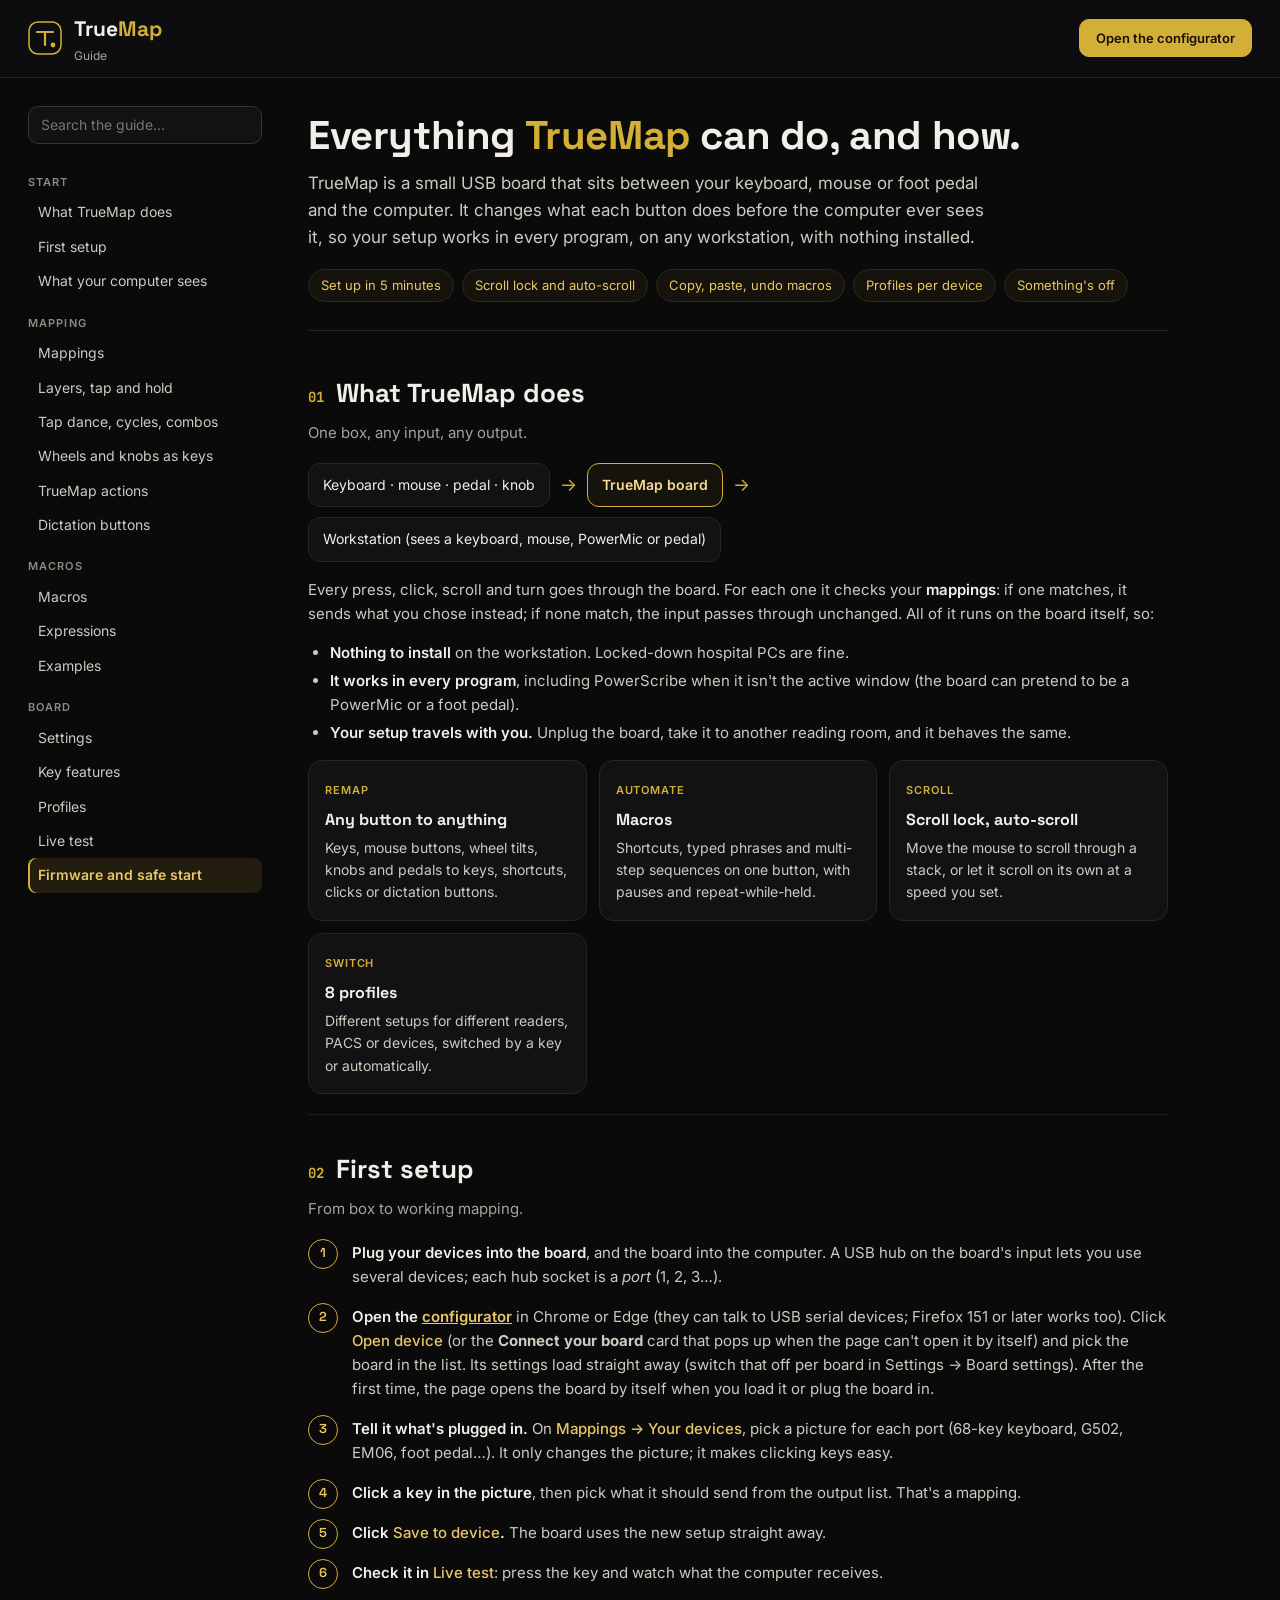
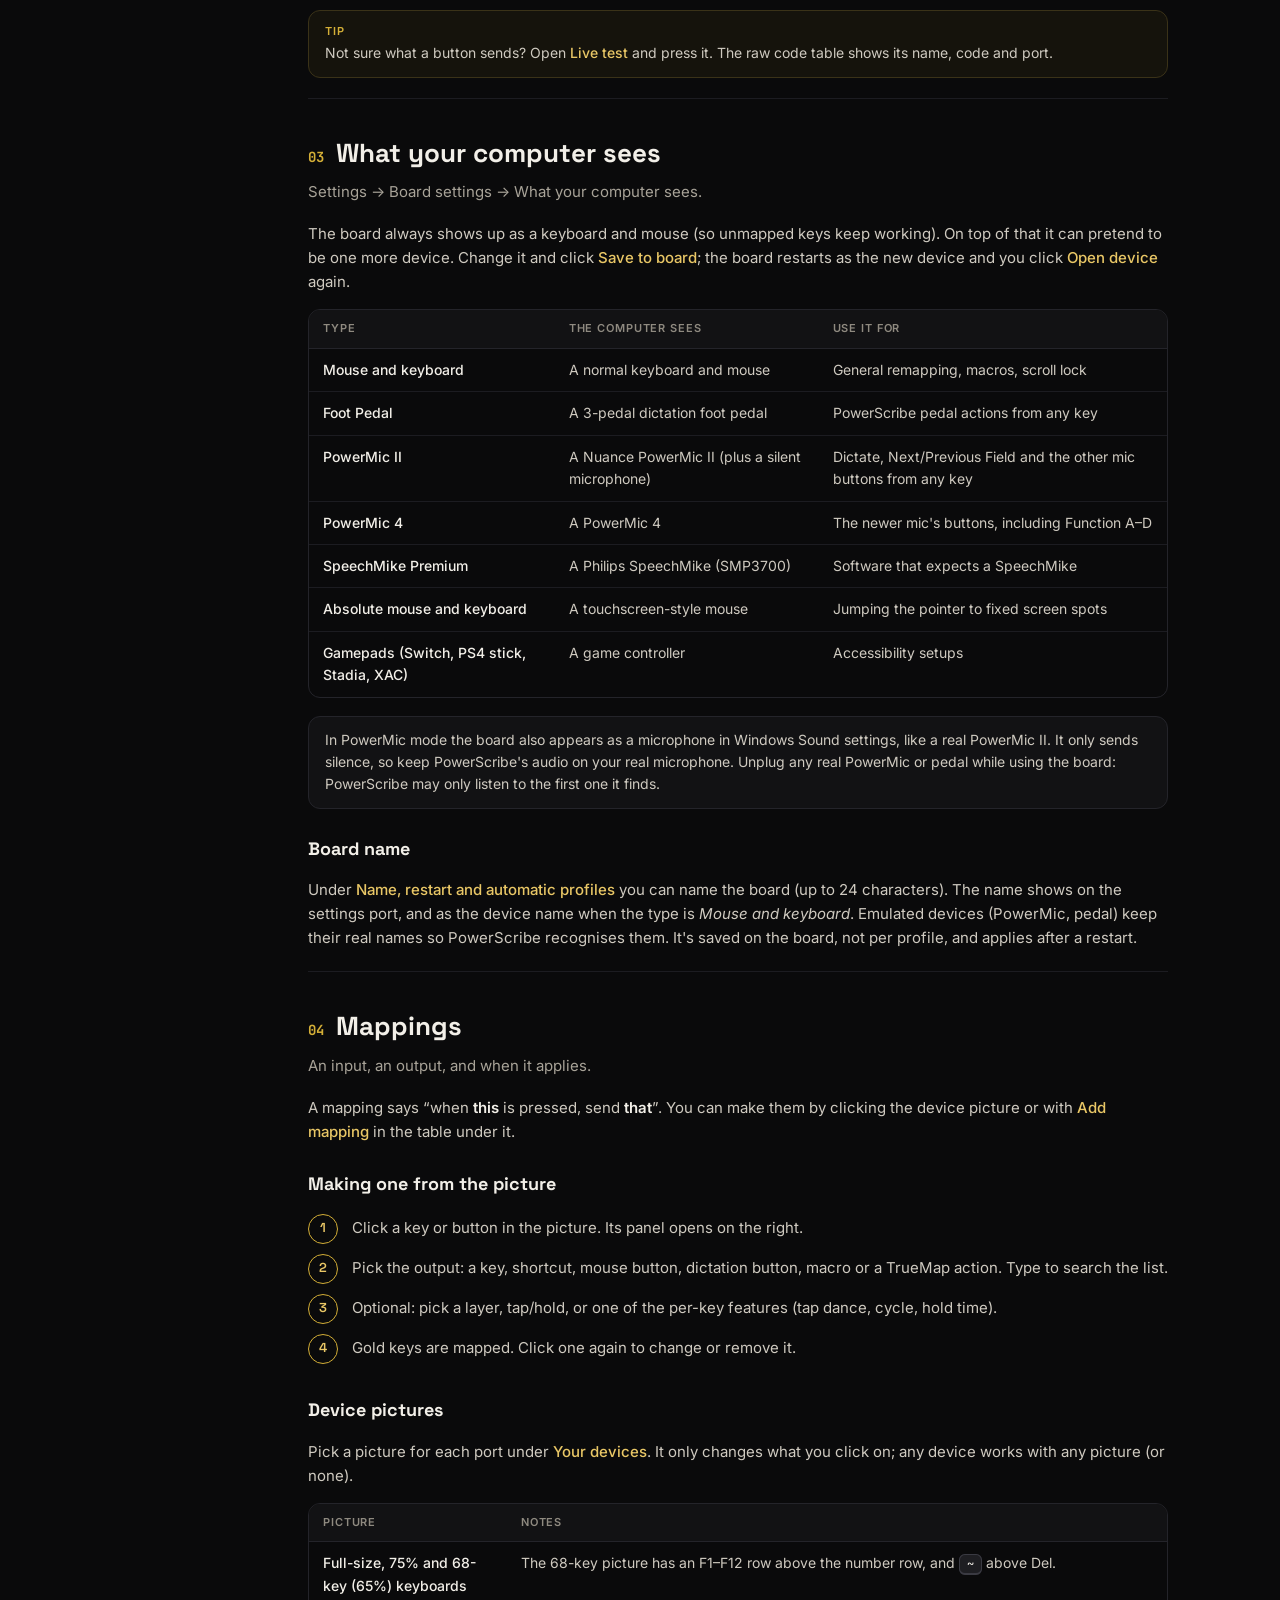
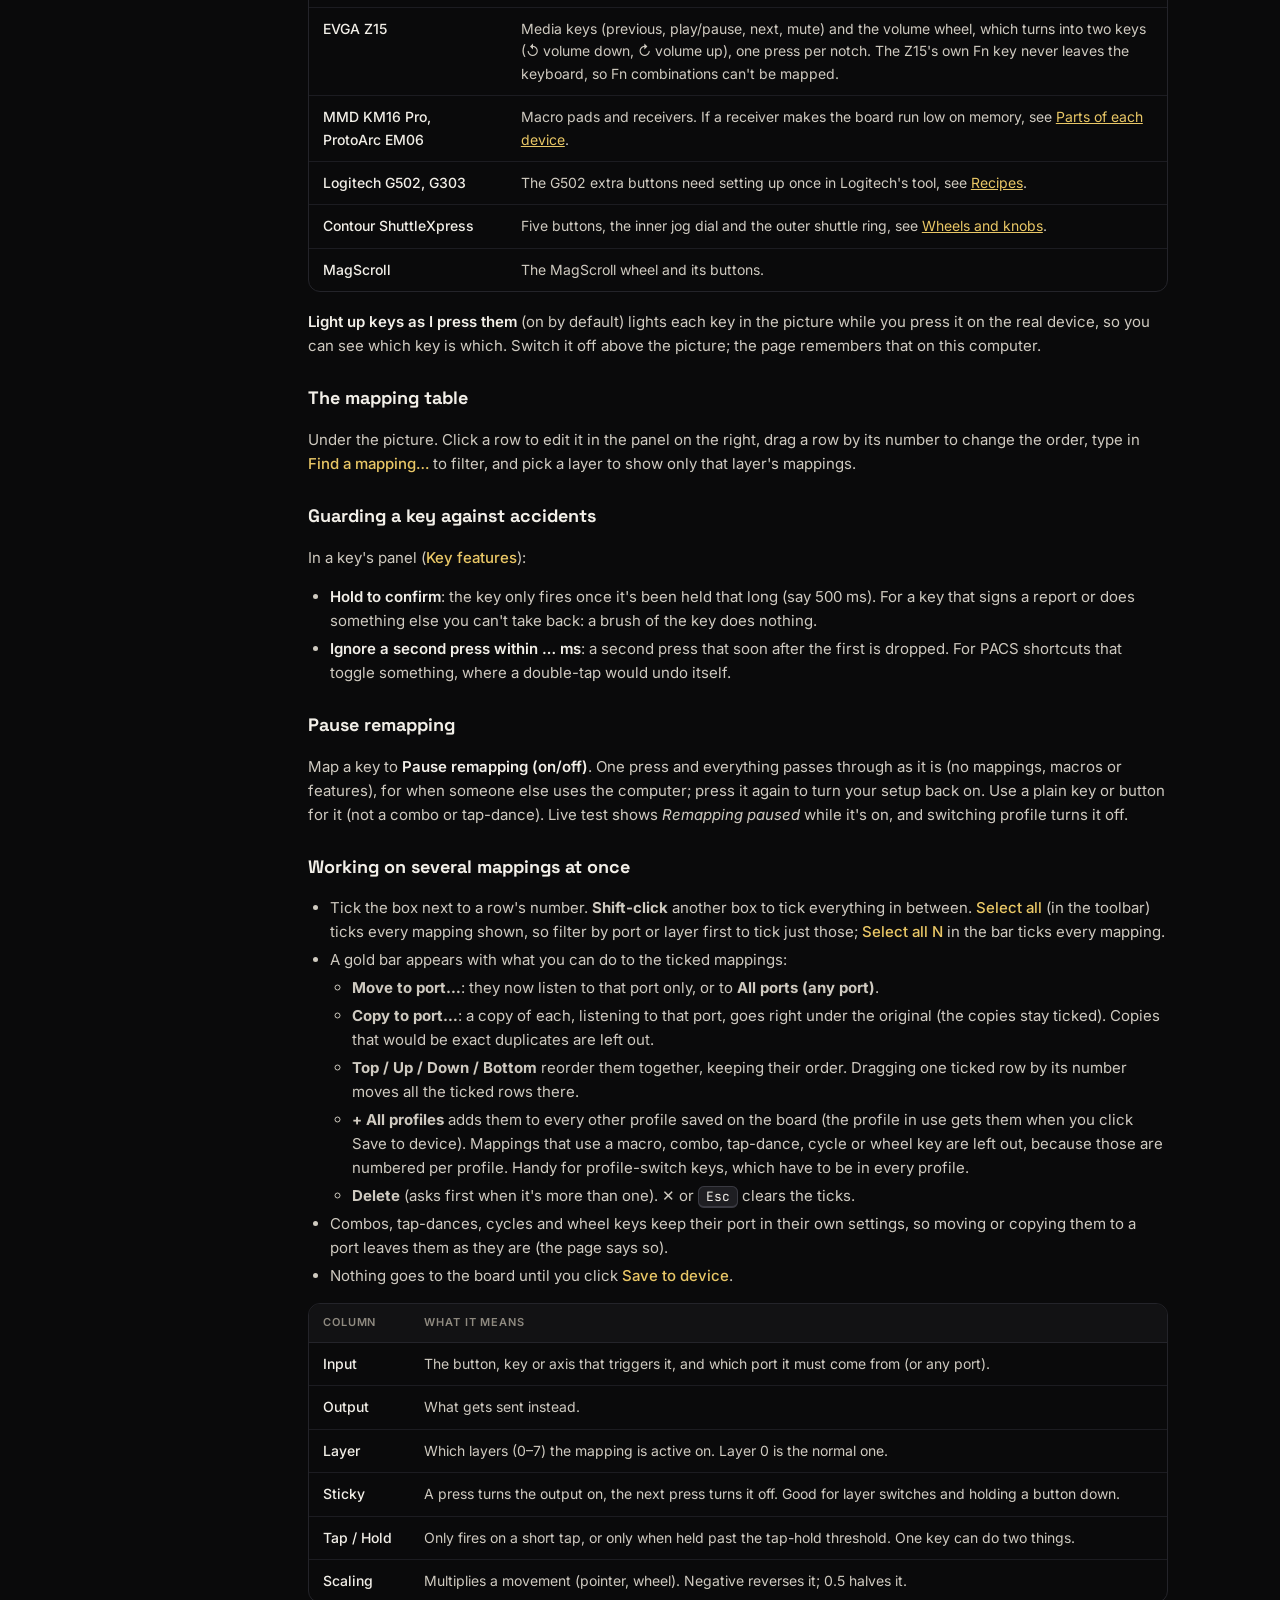
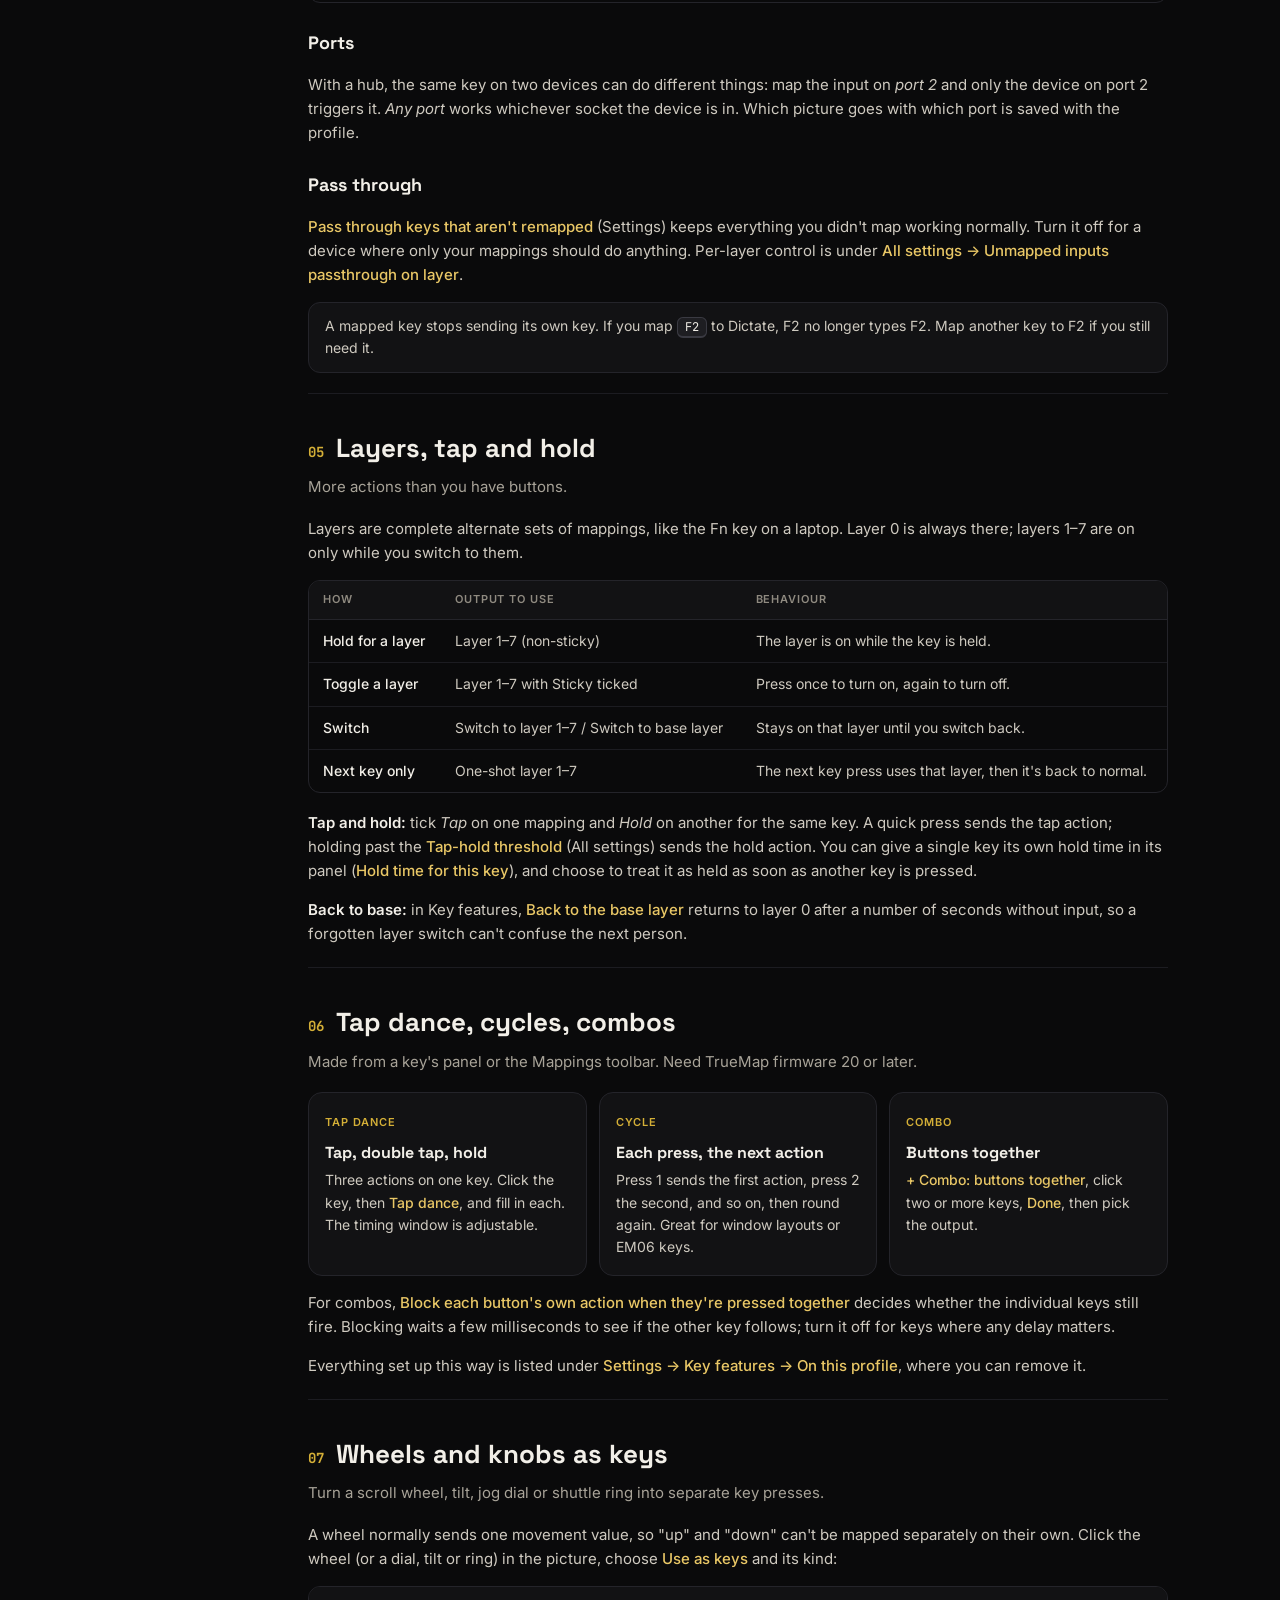
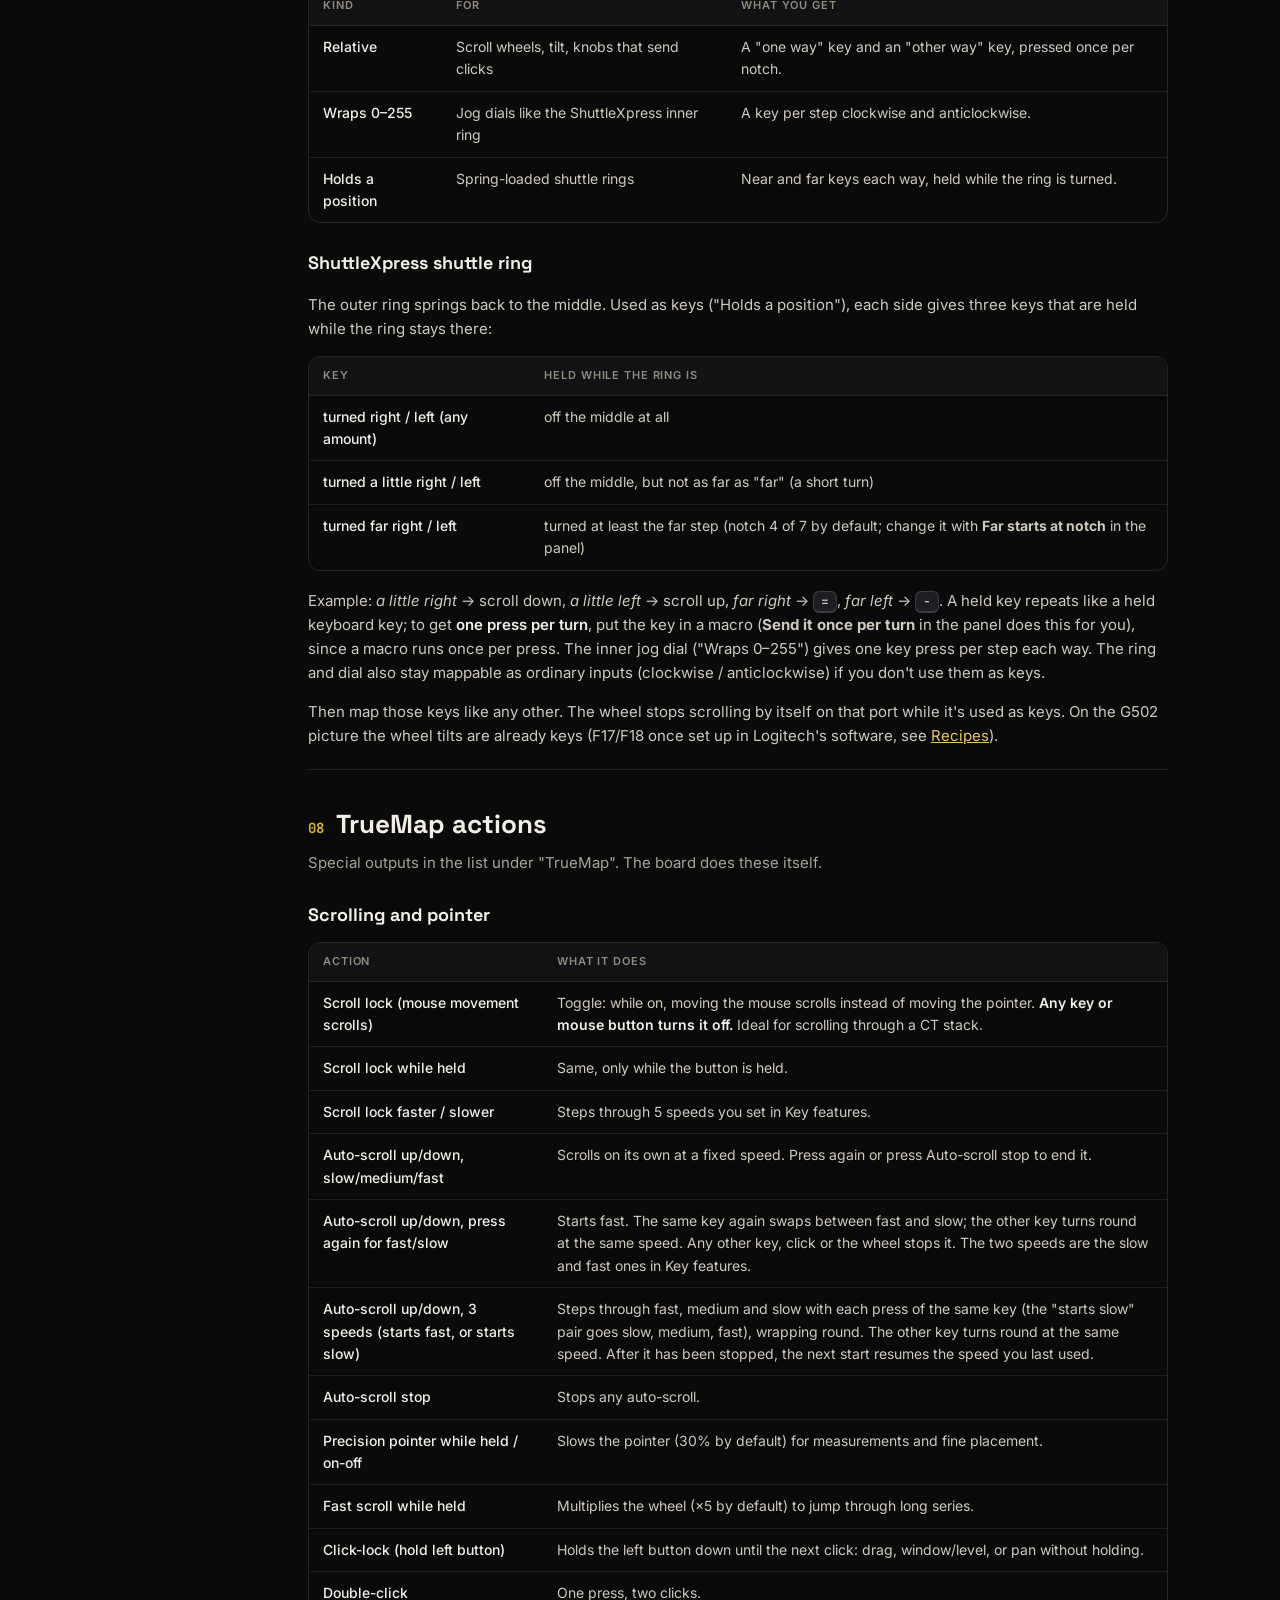
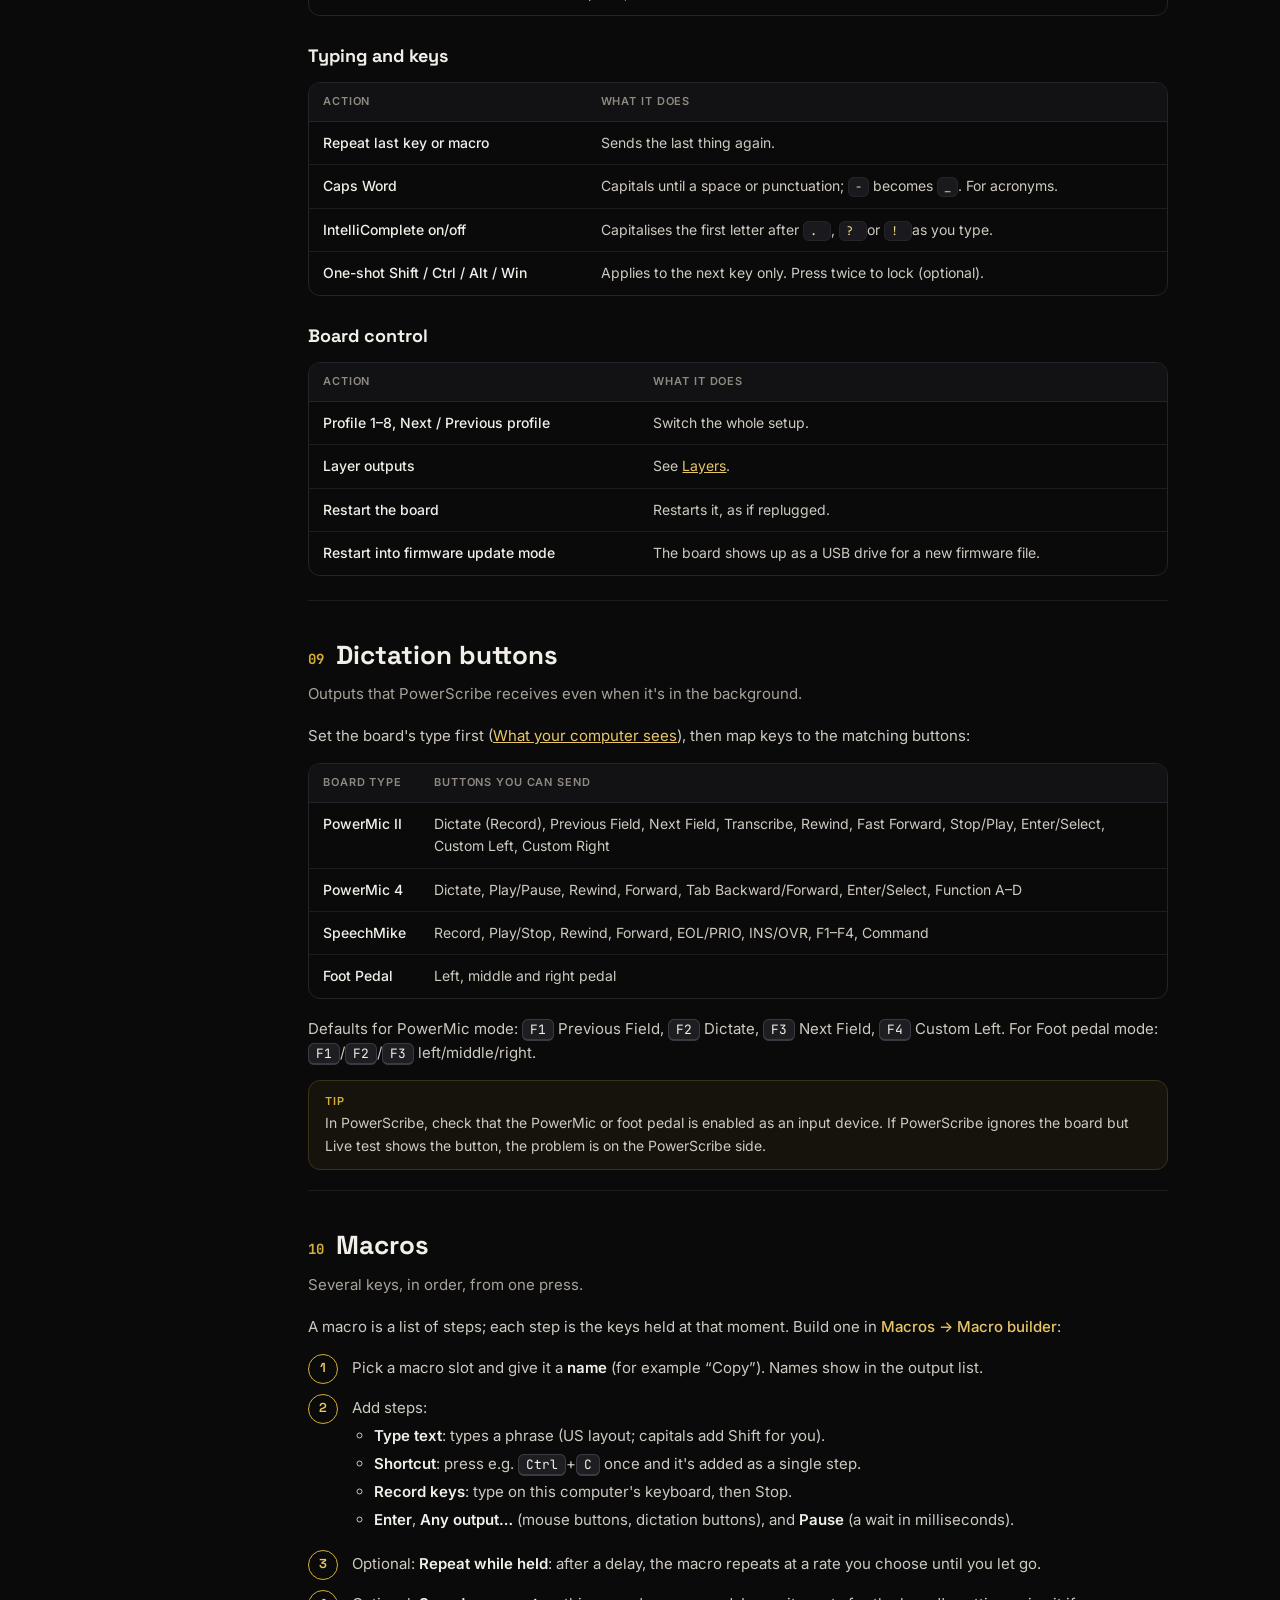
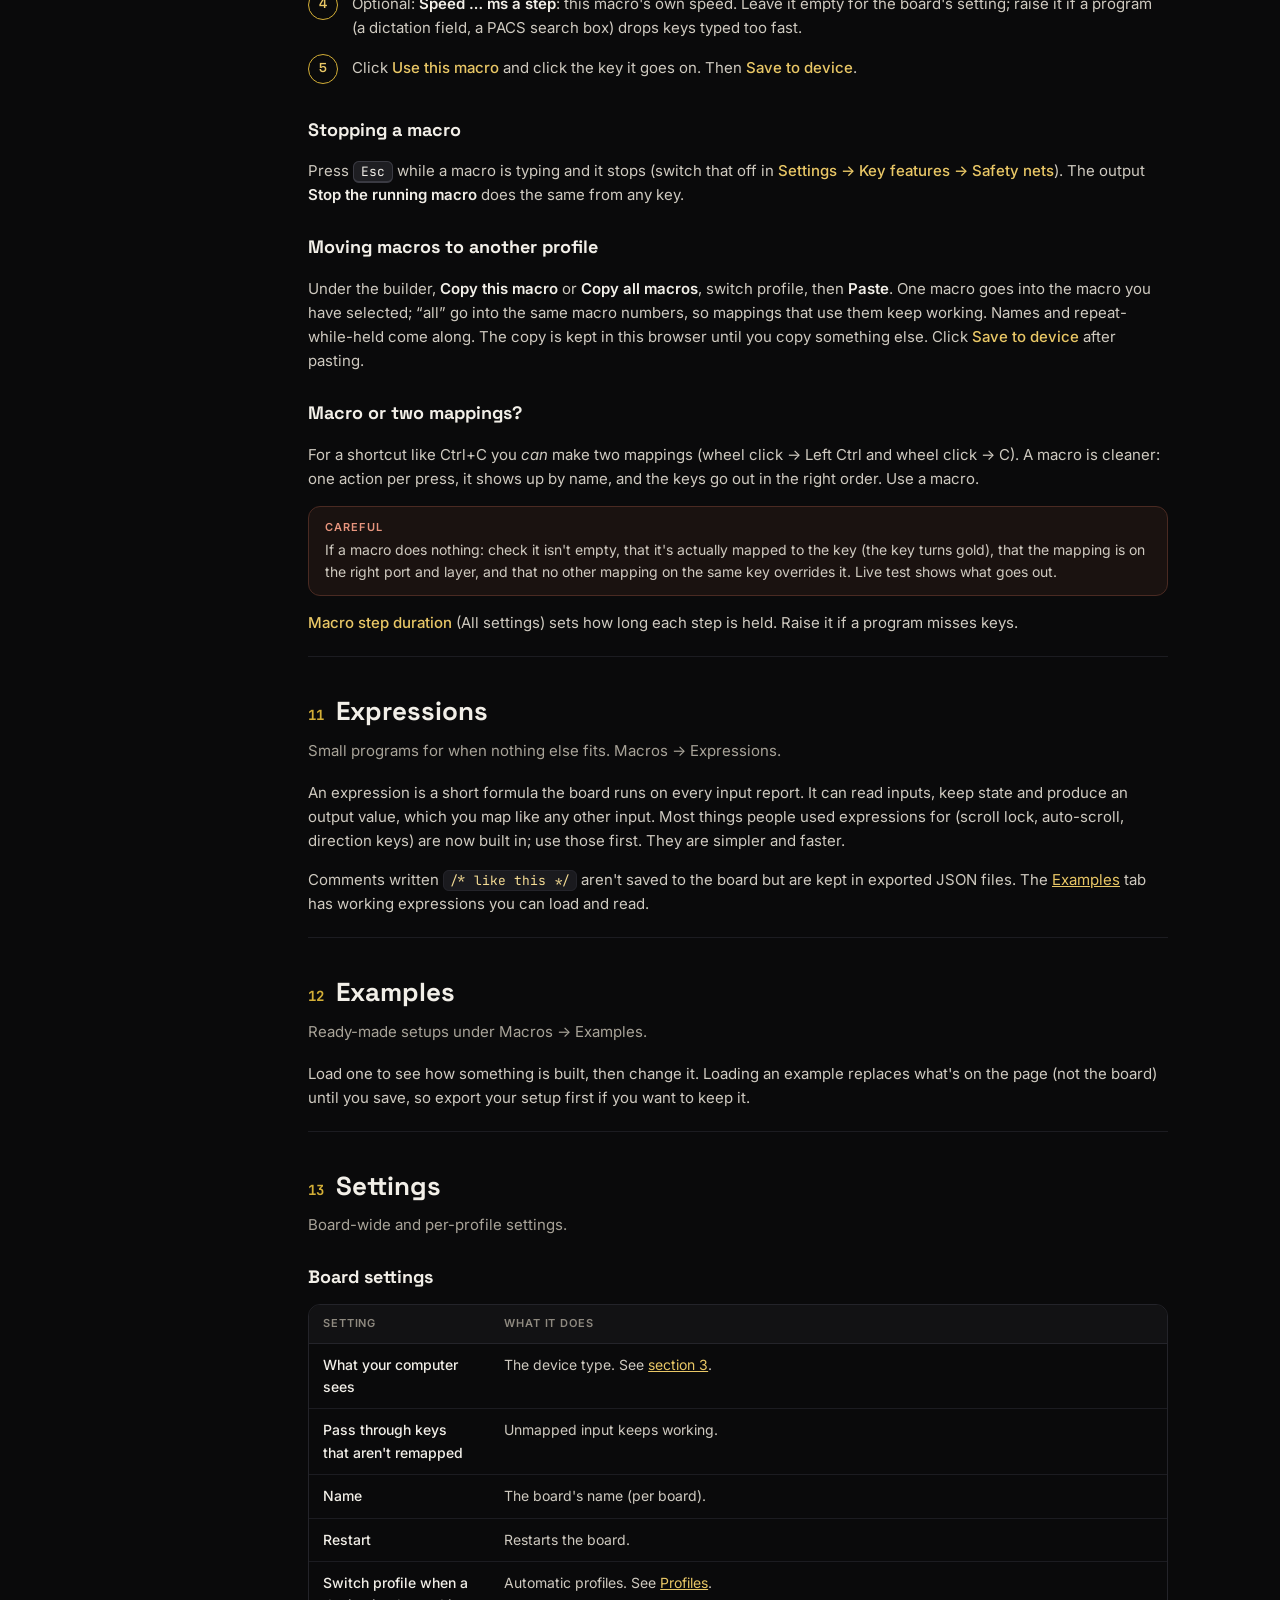
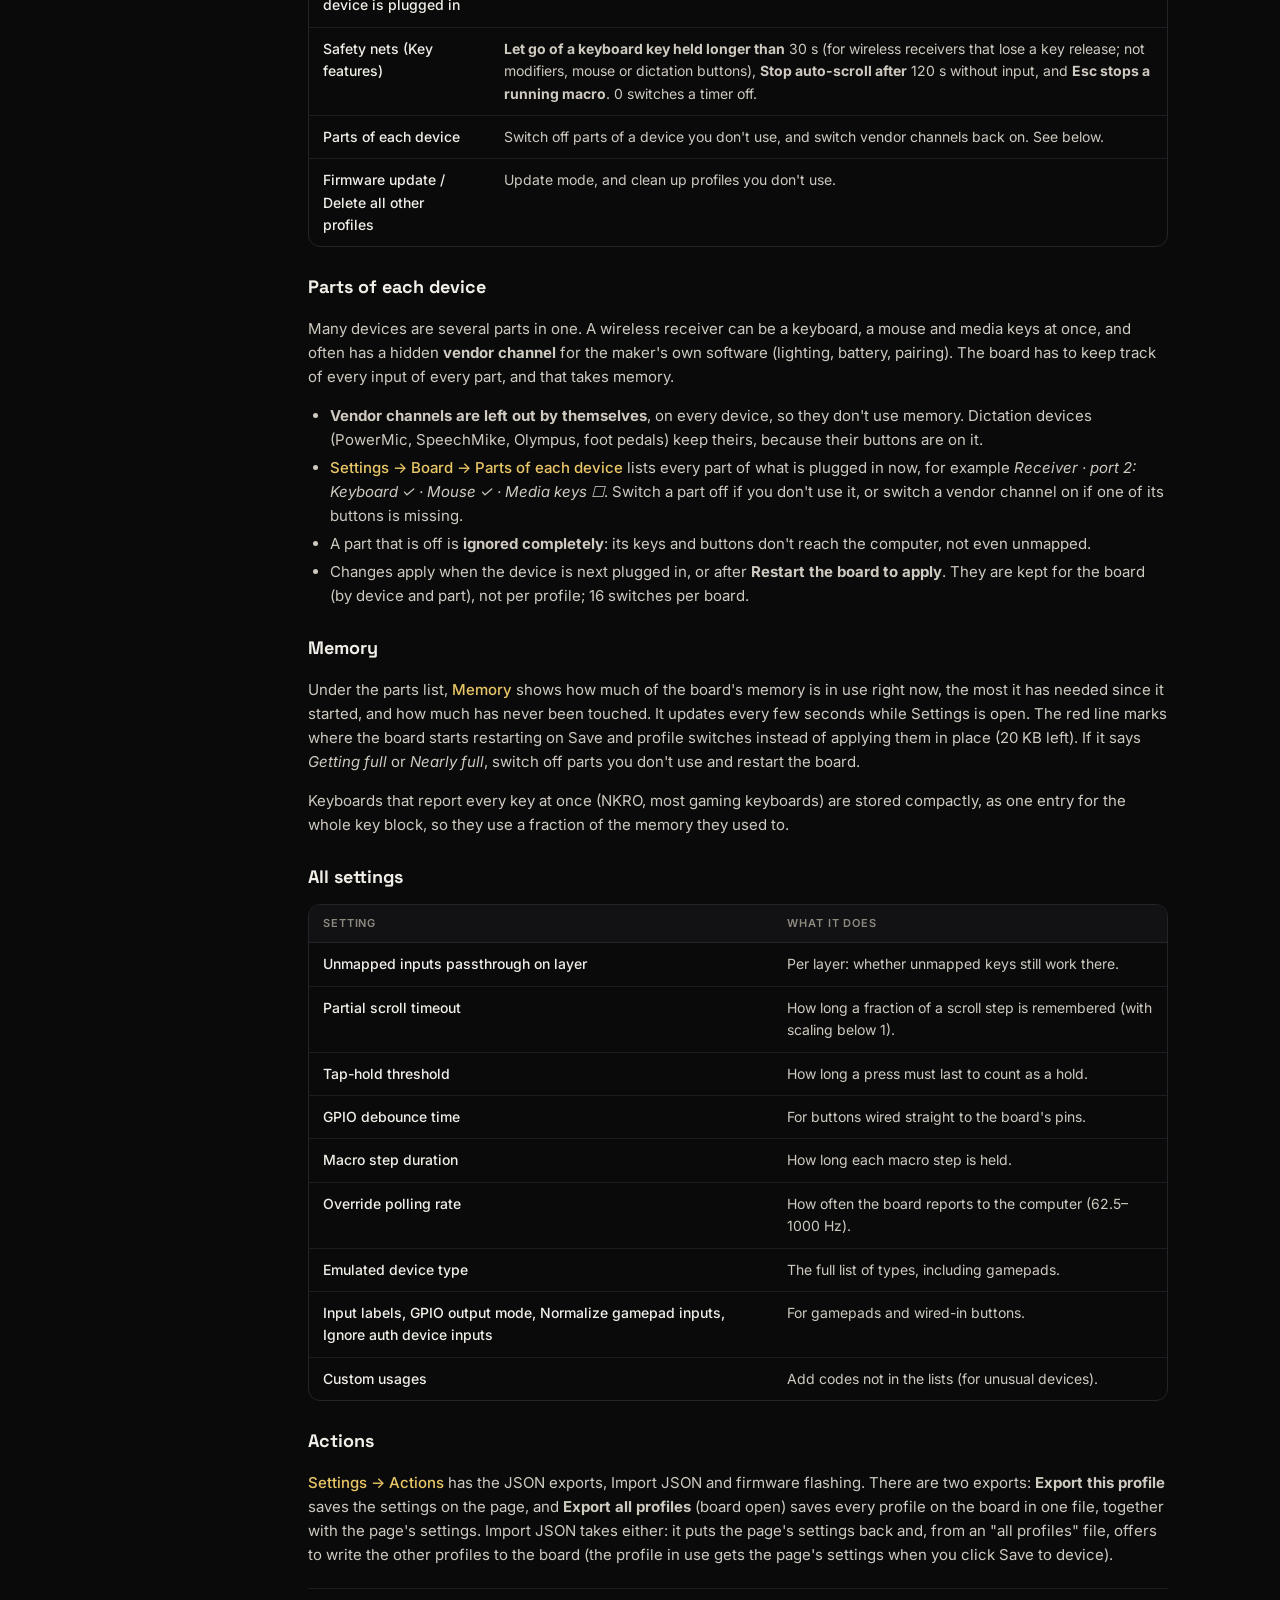
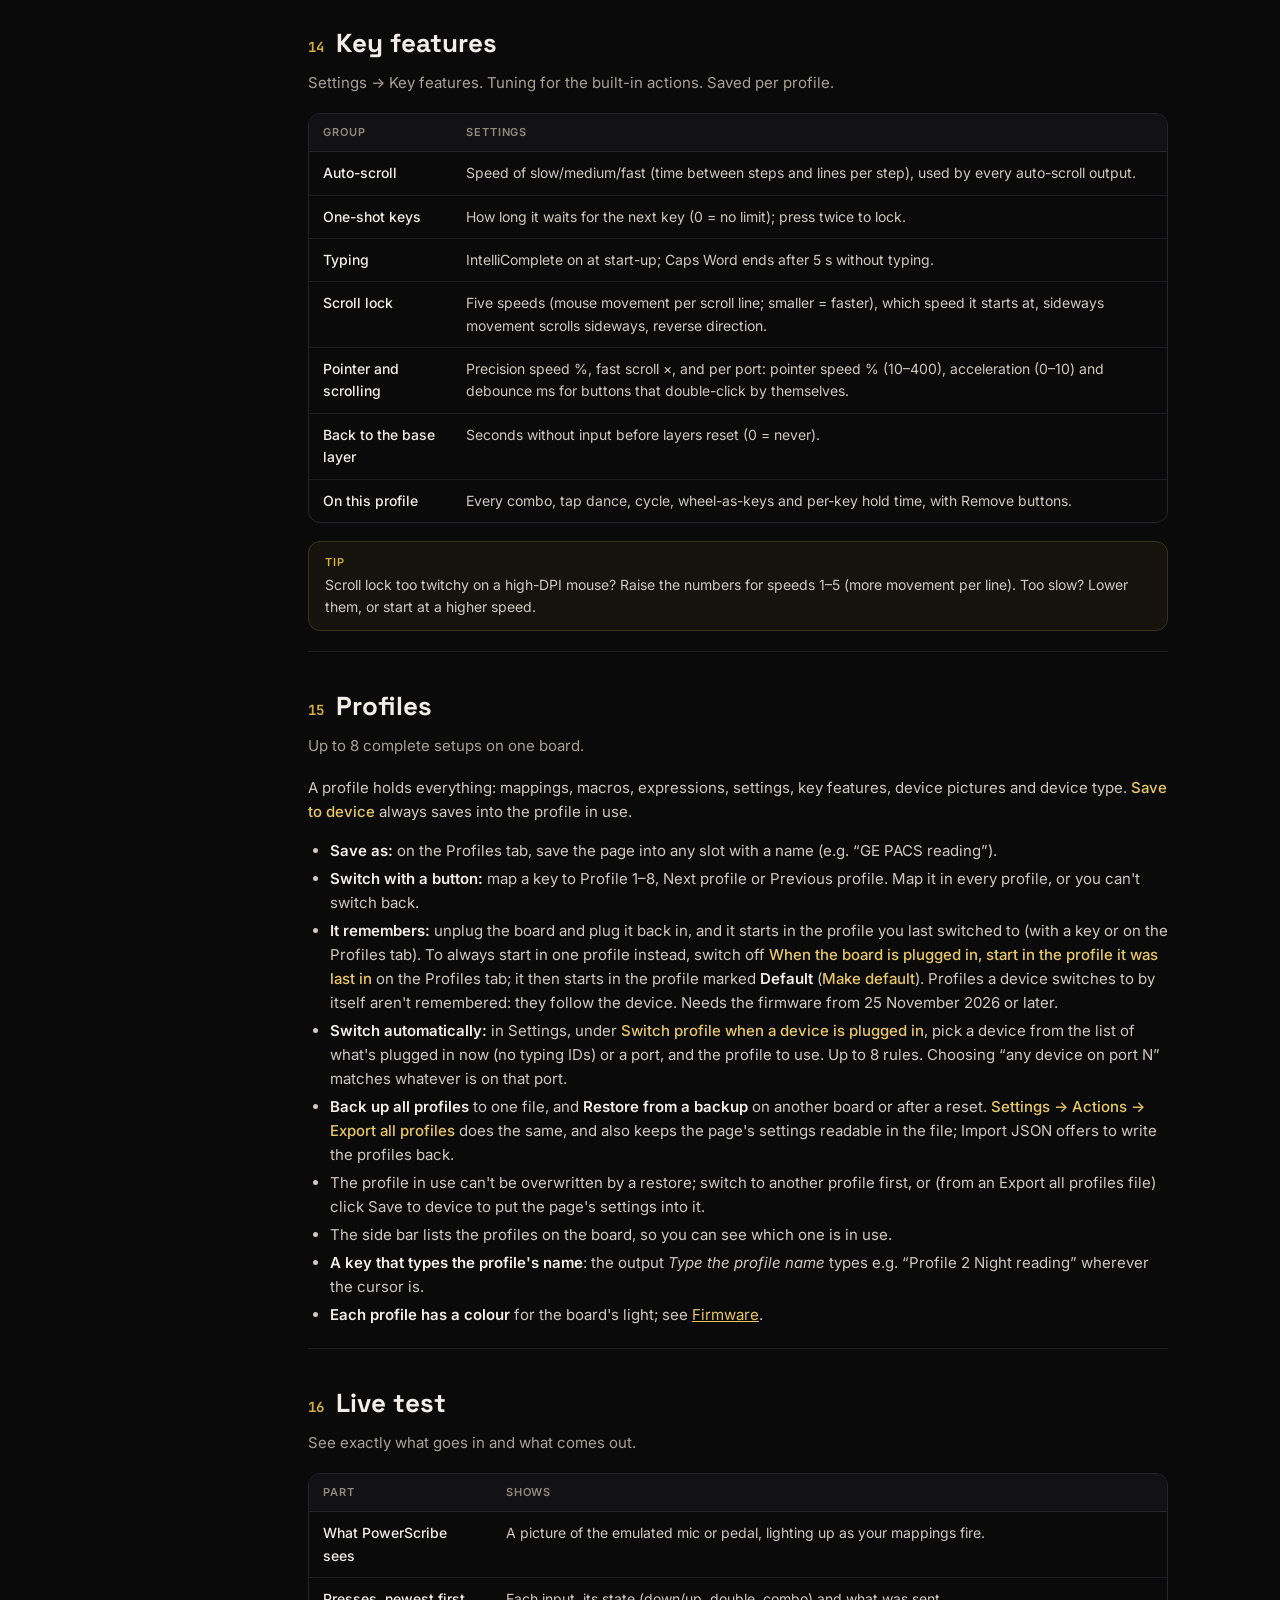
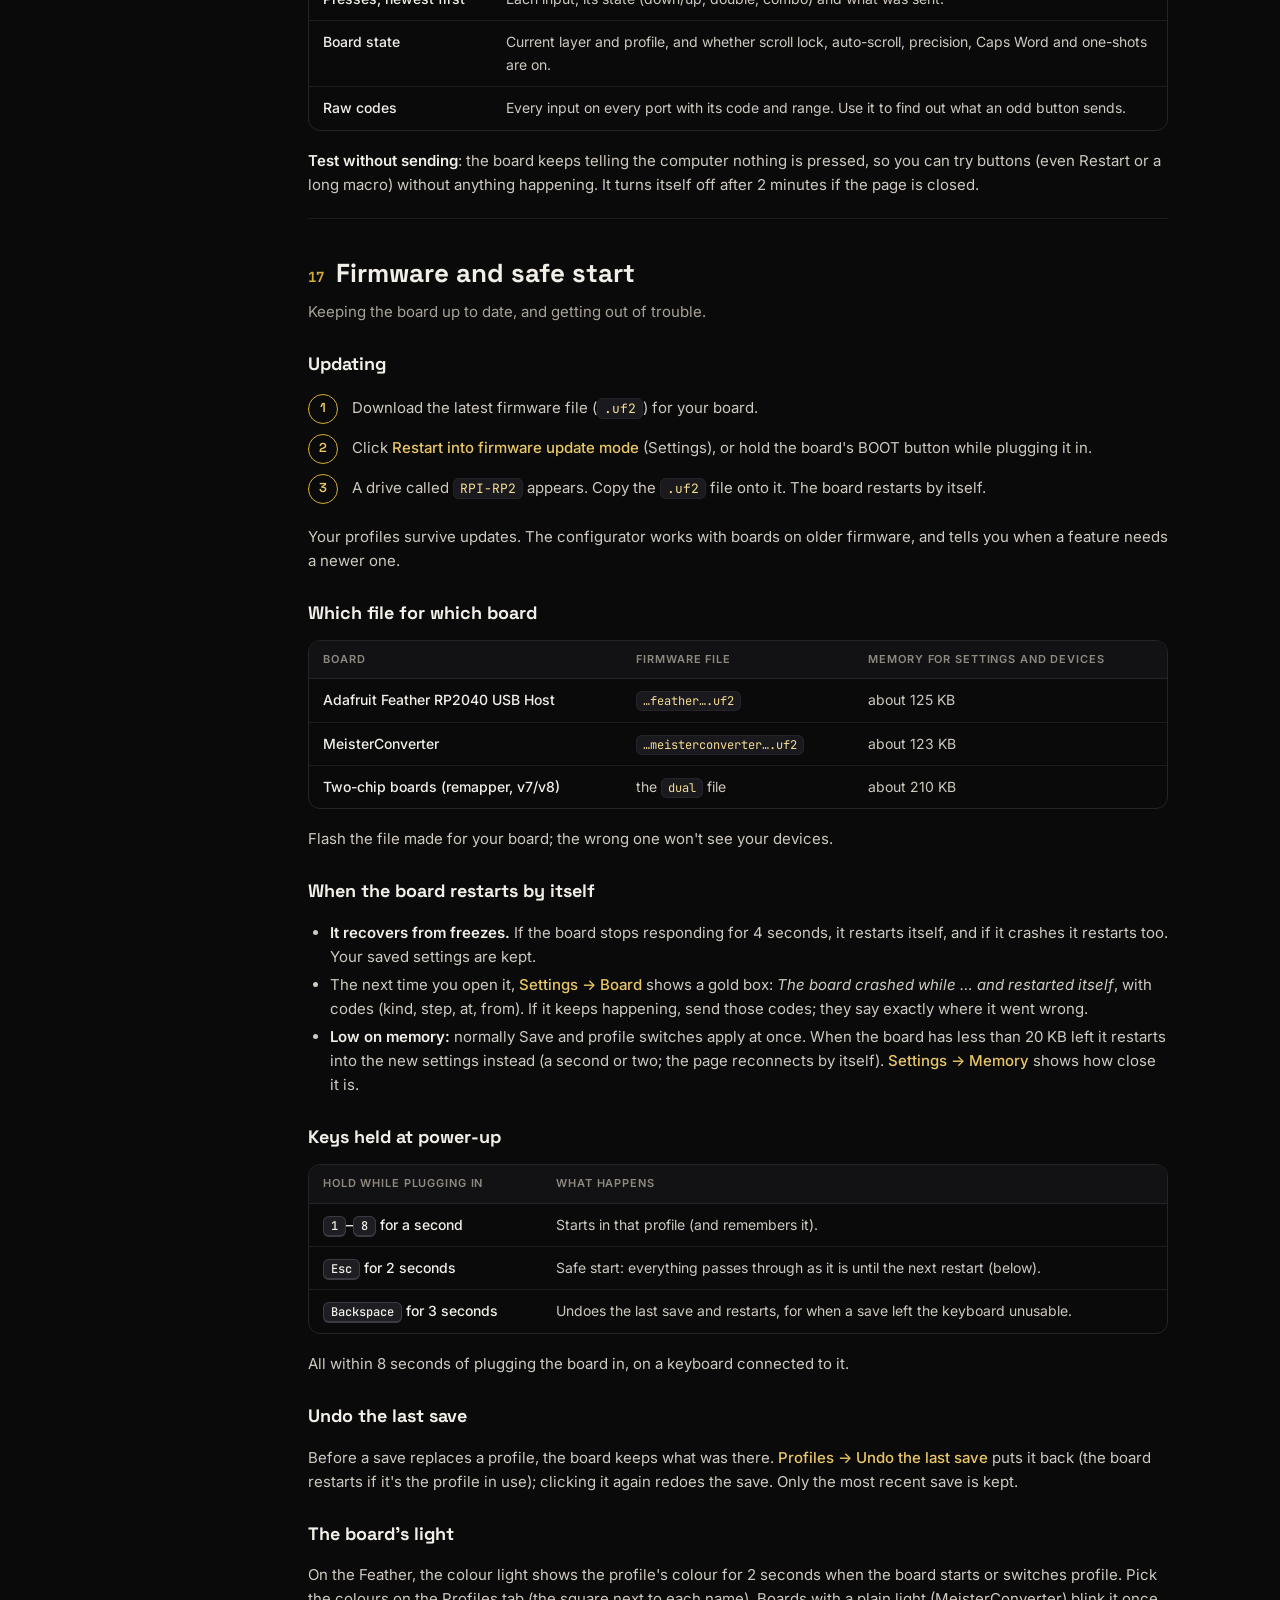
==== docs.html @ 184f0c87 "Update Co-Authored-By: Claude Opus 5.5 <noreply@anthropic.com> Claude-Session: https://claude.ai/cod" ====
<!doctype html>
<html lang="en">
<head>
<meta charset="utf-8">
<meta name="viewport" content="width=device-width, initial-scale=1">
<title>TrueMap Guide</title>
<link rel="preconnect" href="https://fonts.googleapis.com">
<link rel="preconnect" href="https://fonts.gstatic.com" crossorigin>
<link href="https://fonts.googleapis.com/css2?family=Inter:wght@400;500;600&family=Space+Grotesk:wght@500;600;700&family=JetBrains+Mono:wght@500&display=swap" rel="stylesheet">
<style>
:root {
  --film: #0A0A0B; --head: #0E0E10; --panel: #121214; --panel2: #17171A;
  --line: #24242A; --line2: #1C1C21; --ink: #F2EFE8; --ink2: #CFCAC0; --muted: #A8A398; --faint: #8F8A80;
  --gold: #D4AF37; --gold2: #E9C766; --gold3: #F5DC94; --goldbg: rgba(212,175,55,0.12);
}
* { box-sizing: border-box; }
html { scroll-behavior: smooth; scroll-padding-top: 84px; }
body { margin: 0; background: var(--film); color: var(--ink); font: 15px/1.6 Inter, system-ui, sans-serif; }
a { color: var(--gold2); }
a:hover { color: var(--gold3); }
code, kbd, .mono { font-family: 'JetBrains Mono', ui-monospace, monospace; font-size: 0.86em; }
code { background: #1A1A1E; border: 1px solid var(--line); border-radius: 6px; padding: 1px 6px; color: var(--gold3); }
kbd { background: #1E1E22; border: 1px solid #3A3A42; border-bottom-width: 2px; border-radius: 6px; padding: 1px 7px; color: var(--ink); }

header { position: sticky; top: 0; z-index: 10; display: flex; align-items: center; gap: 16px; padding: 12px 28px; background: rgba(14,14,16,0.94); backdrop-filter: blur(8px); border-bottom: 1px solid var(--line); }
.brand { display: flex; align-items: center; gap: 12px; color: var(--ink); text-decoration: none; margin-right: auto; }
.brand svg { color: var(--gold); flex: none; }
.word { font-family: 'Space Grotesk', sans-serif; font-weight: 700; font-size: 21px; }
.word span { color: var(--gold); }
.brand small { display: block; font-size: 12px; color: var(--muted); font-weight: 400; }
.btn { display: inline-flex; align-items: center; height: 38px; padding: 0 16px; border-radius: 10px; border: 1px solid var(--gold); background: var(--gold); color: #14110A; font-weight: 600; font-size: 13px; text-decoration: none; white-space: nowrap; }
.btn:hover { background: var(--gold2); color: #14110A; }
#menu_btn { display: none; height: 38px; padding: 0 12px; border-radius: 10px; border: 1px solid #34343B; background: transparent; color: var(--ink); font: inherit; font-size: 13px; }

.wrap { display: flex; gap: 40px; max-width: 1280px; margin: 0 auto; padding: 28px 28px 80px; }
nav.toc { flex: 0 0 240px; position: sticky; top: 84px; align-self: flex-start; max-height: calc(100vh - 100px); overflow-y: auto; padding-right: 6px; }
.toc input { width: 100%; height: 38px; padding: 0 12px; margin-bottom: 14px; border-radius: 10px; border: 1px solid #34343B; background: var(--panel); color: var(--ink); font: inherit; font-size: 14px; }
.toc input:focus { outline: 2px solid var(--gold); outline-offset: 1px; }
.toc .grp { margin: 16px 0 4px; font-size: 11px; letter-spacing: 0.1em; text-transform: uppercase; color: var(--faint); font-weight: 600; }
.toc a { display: block; padding: 6px 10px; border-radius: 8px; color: var(--ink2); text-decoration: none; font-size: 14px; }
.toc a:hover { background: #18181C; color: var(--ink); }
.toc a.on { background: var(--goldbg); color: var(--gold2); font-weight: 600; box-shadow: inset 2px 0 0 var(--gold); }
#no_match { display: none; color: var(--muted); font-size: 13px; padding: 6px 10px; }

main { flex: 1 1 auto; min-width: 0; max-width: 860px; }
.hero { padding: 8px 0 28px; border-bottom: 1px solid var(--line); margin-bottom: 8px; }
.hero h1 { font-family: 'Space Grotesk', sans-serif; font-size: 40px; line-height: 1.1; margin: 0 0 12px; letter-spacing: -0.01em; }
.hero h1 span { color: var(--gold); }
.hero p { color: var(--ink2); font-size: 17px; margin: 0; max-width: 680px; }
.chips { display: flex; flex-wrap: wrap; gap: 8px; margin-top: 18px; }
.chips a { padding: 5px 12px; border-radius: 999px; border: 1px solid #2E2A1C; background: #15130C; color: var(--gold2); text-decoration: none; font-size: 13px; }
.chips a:hover { border-color: var(--gold); }

section.doc { padding: 34px 0 6px; border-bottom: 1px solid var(--line2); }
section.doc.hide { display: none; }
h2 { font-family: 'Space Grotesk', sans-serif; font-size: 26px; margin: 0 0 6px; display: flex; align-items: baseline; gap: 12px; }
h2 .n { font-size: 14px; color: var(--gold); font-family: 'JetBrains Mono', monospace; }
h2 + .lead { color: var(--muted); margin: 0 0 18px; }
h3 { font-family: 'Space Grotesk', sans-serif; font-size: 18px; margin: 26px 0 8px; color: var(--ink); }
p, li { color: var(--ink2); }
strong { color: var(--ink); font-weight: 600; }
ul, ol { padding-left: 22px; }
li { margin: 4px 0; }
ol.steps { list-style: none; padding: 0; counter-reset: s; }
ol.steps > li { position: relative; padding: 2px 0 10px 44px; counter-increment: s; }
ol.steps > li::before { content: counter(s); position: absolute; left: 0; top: 0; width: 28px; height: 28px; border-radius: 50%; border: 1px solid var(--gold); color: var(--gold2); font: 600 13px/26px 'Space Grotesk', sans-serif; text-align: center; }

.tbl { overflow-x: auto; margin: 12px 0 18px; border: 1px solid var(--line); border-radius: 12px; }
table { width: 100%; border-collapse: collapse; font-size: 14px; min-width: 520px; }
th { text-align: left; padding: 10px 14px; background: var(--panel); color: var(--faint); font-size: 11px; letter-spacing: 0.08em; text-transform: uppercase; font-weight: 600; border-bottom: 1px solid var(--line); }
td { padding: 10px 14px; border-top: 1px solid var(--line2); color: var(--ink2); vertical-align: top; }
td:first-child { color: var(--ink); font-weight: 500; }
tr:first-child td { border-top: 0; }

.note, .tip, .warn { border-radius: 12px; padding: 12px 16px; margin: 14px 0; font-size: 14px; border: 1px solid var(--line); background: var(--panel); }
.note p, .tip p, .warn p { margin: 0; }
.tip { border-color: #3A3218; background: #15130C; }
.tip::before { content: 'Tip'; display: block; font-size: 11px; letter-spacing: 0.1em; text-transform: uppercase; color: var(--gold); font-weight: 600; margin-bottom: 2px; }
.warn { border-color: #4A2A22; background: #1A1210; }
.warn::before { content: 'Careful'; display: block; font-size: 11px; letter-spacing: 0.1em; text-transform: uppercase; color: #E8957E; font-weight: 600; margin-bottom: 2px; }

.cards { display: grid; grid-template-columns: repeat(auto-fill, minmax(230px, 1fr)); gap: 12px; margin: 14px 0; }
.card { border: 1px solid var(--line); background: var(--panel); border-radius: 14px; padding: 16px; }
.card h4 { margin: 0 0 4px; font-family: 'Space Grotesk', sans-serif; font-size: 16px; color: var(--ink); }
.card p { margin: 0; font-size: 14px; }
.card .tag { display: inline-block; margin-bottom: 8px; font-size: 11px; letter-spacing: 0.08em; text-transform: uppercase; color: var(--gold); font-weight: 600; }

.flow { display: flex; flex-wrap: wrap; align-items: center; gap: 10px; margin: 16px 0; }
.flow .box { border: 1px solid var(--line); background: var(--panel); border-radius: 12px; padding: 10px 14px; font-size: 14px; color: var(--ink); }
.flow .box.gold { border-color: var(--gold); background: #15130C; color: var(--gold3); font-weight: 600; }
.flow .arr { color: var(--gold); font-size: 18px; }
pre { background: var(--panel); border: 1px solid var(--line); border-radius: 12px; padding: 14px 16px; overflow-x: auto; font-size: 13px; color: var(--ink2); }
pre code { background: none; border: 0; padding: 0; color: inherit; }
.path { color: var(--gold2); font-weight: 500; }
footer { margin-top: 40px; color: var(--faint); font-size: 13px; }

@media (max-width: 900px) {
  .wrap { display: block; padding: 20px 16px 60px; }
  header { padding: 10px 16px; }
  .brand small { display: none; }
  .btn .long { display: none; }
  #menu_btn { display: inline-flex; align-items: center; }
  nav.toc { display: none; position: fixed; top: 60px; left: 0; right: 0; bottom: 0; max-height: none; z-index: 9; background: var(--film); padding: 16px; }
  nav.toc.open { display: block; }
  .hero h1 { font-size: 30px; }
}
</style>
</head>
<body>

<header>
  <a class="brand" href="index.html">
    <svg width="34" height="34" viewBox="0 0 34 34" aria-hidden="true"><rect x="1" y="1" width="32" height="32" rx="9" fill="none" stroke="currentColor" stroke-width="1.5"/><path d="M9 11h16M17 11v13" stroke="currentColor" stroke-width="2.2" stroke-linecap="round"/><circle cx="25" cy="24" r="2.4" fill="currentColor"/></svg>
    <span><span class="word">True<span>Map</span></span> <small>Guide</small></span>
  </a>
  <button id="menu_btn" type="button" aria-expanded="false" aria-controls="toc">Contents</button>
  <a class="btn" href="index.html">Open<span class="long">&nbsp;the configurator</span></a>
</header>

<div class="wrap">

<nav class="toc" id="toc" aria-label="Guide contents">
  <label for="find" style="position:absolute;left:-9999px">Search the guide</label>
  <input id="find" type="search" placeholder="Search the guide…" autocomplete="off">
  <div id="toc_links">
    <div class="grp">Start</div>
    <a href="#overview">What TrueMap does</a>
    <a href="#start">First setup</a>
    <a href="#types">What your computer sees</a>
    <div class="grp">Mapping</div>
    <a href="#mappings">Mappings</a>
    <a href="#layers">Layers, tap and hold</a>
    <a href="#perkey">Tap dance, cycles, combos</a>
    <a href="#wheels">Wheels and knobs as keys</a>
    <a href="#outputs">TrueMap actions</a>
    <a href="#dictation">Dictation buttons</a>
    <div class="grp">Macros</div>
    <a href="#macros">Macros</a>
    <a href="#expressions">Expressions</a>
    <a href="#examples">Examples</a>
    <div class="grp">Board</div>
    <a href="#settings">Settings</a>
    <a href="#features">Key features</a>
    <a href="#profiles">Profiles</a>
    <a href="#live">Live test</a>
    <a href="#firmware">Firmware and safe start</a>
    <div class="grp">Help</div>
    <a href="#recipes">Recipes</a>
    <a href="#trouble">Troubleshooting</a>
    <a href="#limits">Limits and reference</a>
  </div>
  <div id="no_match">Nothing matches. Try another word.</div>
</nav>

<main>

<div class="hero">
  <h1>Everything <span>TrueMap</span> can do, and how.</h1>
  <p>TrueMap is a small USB board that sits between your keyboard, mouse or foot pedal and the computer. It changes what each button does before the computer ever sees it, so your setup works in every program, on any workstation, with nothing installed.</p>
  <div class="chips">
    <a href="#start">Set up in 5 minutes</a>
    <a href="#outputs">Scroll lock and auto-scroll</a>
    <a href="#macros">Copy, paste, undo macros</a>
    <a href="#profiles">Profiles per device</a>
    <a href="#trouble">Something's off</a>
  </div>
</div>

<!-- ============================================================ -->
<section class="doc" id="overview">
  <h2><span class="n">01</span>What TrueMap does</h2>
  <p class="lead">One box, any input, any output.</p>
  <div class="flow" role="img" aria-label="Your keyboard, mouse and pedal plug into the TrueMap board, which sends remapped input to the computer">
    <span class="box">Keyboard · mouse · pedal · knob</span><span class="arr">→</span>
    <span class="box gold">TrueMap board</span><span class="arr">→</span>
    <span class="box">Workstation (sees a keyboard, mouse, PowerMic or pedal)</span>
  </div>
  <p>Every press, click, scroll and turn goes through the board. For each one it checks your <strong>mappings</strong>: if one matches, it sends what you chose instead; if none match, the input passes through unchanged. All of it runs on the board itself, so:</p>
  <ul>
    <li><strong>Nothing to install</strong> on the workstation. Locked-down hospital PCs are fine.</li>
    <li><strong>It works in every program</strong>, including PowerScribe when it isn't the active window (the board can pretend to be a PowerMic or a foot pedal).</li>
    <li><strong>Your setup travels with you.</strong> Unplug the board, take it to another reading room, and it behaves the same.</li>
  </ul>
  <div class="cards">
    <div class="card"><span class="tag">Remap</span><h4>Any button to anything</h4><p>Keys, mouse buttons, wheel tilts, knobs and pedals to keys, shortcuts, clicks or dictation buttons.</p></div>
    <div class="card"><span class="tag">Automate</span><h4>Macros</h4><p>Shortcuts, typed phrases and multi-step sequences on one button, with pauses and repeat-while-held.</p></div>
    <div class="card"><span class="tag">Scroll</span><h4>Scroll lock, auto-scroll</h4><p>Move the mouse to scroll through a stack, or let it scroll on its own at a speed you set.</p></div>
    <div class="card"><span class="tag">Switch</span><h4>8 profiles</h4><p>Different setups for different readers, PACS or devices, switched by a key or automatically.</p></div>
  </div>
</section>

<!-- ============================================================ -->
<section class="doc" id="start">
  <h2><span class="n">02</span>First setup</h2>
  <p class="lead">From box to working mapping.</p>
  <ol class="steps">
    <li><strong>Plug your devices into the board</strong>, and the board into the computer. A USB hub on the board's input lets you use several devices; each hub socket is a <em>port</em> (1, 2, 3…).</li>
    <li><strong>Open the <a href="index.html">configurator</a></strong> in Chrome or Edge (they can talk to USB serial devices; Firefox 151 or later works too). Click <span class="path">Open device</span> (or the <b>Connect your board</b> card that pops up when the page can't open it by itself) and pick the board in the list. Its settings load straight away (switch that off per board in Settings → Board settings). After the first time, the page opens the board by itself when you load it or plug the board in.</li>
    <li><strong>Tell it what's plugged in.</strong> On <span class="path">Mappings → Your devices</span>, pick a picture for each port (68-key keyboard, G502, EM06, foot pedal…). It only changes the picture; it makes clicking keys easy.</li>
    <li><strong>Click a key in the picture</strong>, then pick what it should send from the output list. That's a mapping.</li>
    <li><strong>Click <span class="path">Save to device</span>.</strong> The board uses the new setup straight away.</li>
    <li><strong>Check it in <span class="path">Live test</span></strong>: press the key and watch what the computer receives.</li>
  </ol>
  <div class="tip"><p>Not sure what a button sends? Open <span class="path">Live test</span> and press it. The raw code table shows its name, code and port.</p></div>
</section>

<!-- ============================================================ -->
<section class="doc" id="types">
  <h2><span class="n">03</span>What your computer sees</h2>
  <p class="lead">Settings → Board settings → What your computer sees.</p>
  <p>The board always shows up as a keyboard and mouse (so unmapped keys keep working). On top of that it can pretend to be one more device. Change it and click <span class="path">Save to board</span>; the board restarts as the new device and you click <span class="path">Open device</span> again.</p>
  <div class="tbl"><table>
    <tr><th>Type</th><th>The computer sees</th><th>Use it for</th></tr>
    <tr><td>Mouse and keyboard</td><td>A normal keyboard and mouse</td><td>General remapping, macros, scroll lock</td></tr>
    <tr><td>Foot Pedal</td><td>A 3-pedal dictation foot pedal</td><td>PowerScribe pedal actions from any key</td></tr>
    <tr><td>PowerMic II</td><td>A Nuance PowerMic II (plus a silent microphone)</td><td>Dictate, Next/Previous Field and the other mic buttons from any key</td></tr>
    <tr><td>PowerMic 4</td><td>A PowerMic 4</td><td>The newer mic's buttons, including Function A–D</td></tr>
    <tr><td>SpeechMike Premium</td><td>A Philips SpeechMike (SMP3700)</td><td>Software that expects a SpeechMike</td></tr>
    <tr><td>Absolute mouse and keyboard</td><td>A touchscreen-style mouse</td><td>Jumping the pointer to fixed screen spots</td></tr>
    <tr><td>Gamepads (Switch, PS4 stick, Stadia, XAC)</td><td>A game controller</td><td>Accessibility setups</td></tr>
  </table></div>
  <div class="note"><p>In PowerMic mode the board also appears as a microphone in Windows Sound settings, like a real PowerMic II. It only sends silence, so keep PowerScribe's audio on your real microphone. Unplug any real PowerMic or pedal while using the board: PowerScribe may only listen to the first one it finds.</p></div>
  <h3>Board name</h3>
  <p>Under <span class="path">Name, restart and automatic profiles</span> you can name the board (up to 24 characters). The name shows on the settings port, and as the device name when the type is <em>Mouse and keyboard</em>. Emulated devices (PowerMic, pedal) keep their real names so PowerScribe recognises them. It's saved on the board, not per profile, and applies after a restart.</p>
</section>

<!-- ============================================================ -->
<section class="doc" id="mappings">
  <h2><span class="n">04</span>Mappings</h2>
  <p class="lead">An input, an output, and when it applies.</p>
  <p>A mapping says “when <strong>this</strong> is pressed, send <strong>that</strong>”. You can make them by clicking the device picture or with <span class="path">Add mapping</span> in the table under it.</p>
  <h3>Making one from the picture</h3>
  <ol class="steps">
    <li>Click a key or button in the picture. Its panel opens on the right.</li>
    <li>Pick the output: a key, shortcut, mouse button, dictation button, macro or a TrueMap action. Type to search the list.</li>
    <li>Optional: pick a layer, tap/hold, or one of the per-key features (tap dance, cycle, hold time).</li>
    <li>Gold keys are mapped. Click one again to change or remove it.</li>
  </ol>
  <h3>Device pictures</h3>
  <p>Pick a picture for each port under <span class="path">Your devices</span>. It only changes what you click on; any device works with any picture (or none).</p>
  <div class="tbl"><table>
    <tr><th>Picture</th><th>Notes</th></tr>
    <tr><td>Full-size, 75% and 68-key (65%) keyboards</td><td>The 68-key picture has an F1–F12 row above the number row, and <kbd>~</kbd> above Del.</td></tr>
    <tr><td>EVGA Z15</td><td>Media keys (previous, play/pause, next, mute) and the volume wheel, which turns into two keys (↺ volume down, ↻ volume up), one press per notch. The Z15's own Fn key never leaves the keyboard, so Fn combinations can't be mapped.</td></tr>
    <tr><td>MMD KM16 Pro, ProtoArc EM06</td><td>Macro pads and receivers. If a receiver makes the board run low on memory, see <a href="#settings">Parts of each device</a>.</td></tr>
    <tr><td>Logitech G502, G303</td><td>The G502 extra buttons need setting up once in Logitech's tool, see <a href="#recipes">Recipes</a>.</td></tr>
    <tr><td>Contour ShuttleXpress</td><td>Five buttons, the inner jog dial and the outer shuttle ring, see <a href="#wheels">Wheels and knobs</a>.</td></tr>
    <tr><td>MagScroll</td><td>The MagScroll wheel and its buttons.</td></tr>
  </table></div>
  <p><strong>Light up keys as I press them</strong> (on by default) lights each key in the picture while you press it on the real device, so you can see which key is which. Switch it off above the picture; the page remembers that on this computer.</p>
  <h3>The mapping table</h3>
  <p>Under the picture. Click a row to edit it in the panel on the right, drag a row by its number to change the order, type in <span class="path">Find a mapping…</span> to filter, and pick a layer to show only that layer's mappings.</p>
  <h3>Guarding a key against accidents</h3>
  <p>In a key's panel (<span class="path">Key features</span>):</p>
  <ul>
    <li><strong>Hold to confirm</strong>: the key only fires once it's been held that long (say 500 ms). For a key that signs a report or does something else you can't take back: a brush of the key does nothing.</li>
    <li><strong>Ignore a second press within … ms</strong>: a second press that soon after the first is dropped. For PACS shortcuts that toggle something, where a double-tap would undo itself.</li>
  </ul>
  <h3>Pause remapping</h3>
  <p>Map a key to <strong>Pause remapping (on/off)</strong>. One press and everything passes through as it is (no mappings, macros or features), for when someone else uses the computer; press it again to turn your setup back on. Use a plain key or button for it (not a combo or tap-dance). Live test shows <em>Remapping paused</em> while it's on, and switching profile turns it off.</p>
  <h3>Working on several mappings at once</h3>
  <ul>
    <li>Tick the box next to a row's number. <b>Shift-click</b> another box to tick everything in between. <span class="path">Select all</span> (in the toolbar) ticks every mapping shown, so filter by port or layer first to tick just those; <span class="path">Select all N</span> in the bar ticks every mapping.</li>
    <li>A gold bar appears with what you can do to the ticked mappings:
      <ul>
        <li><b>Move to port…</b>: they now listen to that port only, or to <b>All ports (any port)</b>.</li>
        <li><b>Copy to port…</b>: a copy of each, listening to that port, goes right under the original (the copies stay ticked). Copies that would be exact duplicates are left out.</li>
        <li><b>Top / Up / Down / Bottom</b> reorder them together, keeping their order. Dragging one ticked row by its number moves all the ticked rows there.</li>
        <li><b>+ All profiles</b> adds them to every other profile saved on the board (the profile in use gets them when you click Save to device). Mappings that use a macro, combo, tap-dance, cycle or wheel key are left out, because those are numbered per profile. Handy for profile-switch keys, which have to be in every profile.</li>
        <li><b>Delete</b> (asks first when it's more than one). <b>✕</b> or <kbd>Esc</kbd> clears the ticks.</li>
      </ul>
    </li>
    <li>Combos, tap-dances, cycles and wheel keys keep their port in their own settings, so moving or copying them to a port leaves them as they are (the page says so).</li>
    <li>Nothing goes to the board until you click <span class="path">Save to device</span>.</li>
  </ul>
  <div class="tbl"><table>
    <tr><th>Column</th><th>What it means</th></tr>
    <tr><td>Input</td><td>The button, key or axis that triggers it, and which port it must come from (or any port).</td></tr>
    <tr><td>Output</td><td>What gets sent instead.</td></tr>
    <tr><td>Layer</td><td>Which layers (0–7) the mapping is active on. Layer 0 is the normal one.</td></tr>
    <tr><td>Sticky</td><td>A press turns the output on, the next press turns it off. Good for layer switches and holding a button down.</td></tr>
    <tr><td>Tap / Hold</td><td>Only fires on a short tap, or only when held past the tap-hold threshold. One key can do two things.</td></tr>
    <tr><td>Scaling</td><td>Multiplies a movement (pointer, wheel). Negative reverses it; 0.5 halves it.</td></tr>
  </table></div>
  <h3>Ports</h3>
  <p>With a hub, the same key on two devices can do different things: map the input on <em>port 2</em> and only the device on port 2 triggers it. <em>Any port</em> works whichever socket the device is in. Which picture goes with which port is saved with the profile.</p>
  <h3>Pass through</h3>
  <p><span class="path">Pass through keys that aren't remapped</span> (Settings) keeps everything you didn't map working normally. Turn it off for a device where only your mappings should do anything. Per-layer control is under <span class="path">All settings → Unmapped inputs passthrough on layer</span>.</p>
  <div class="note"><p>A mapped key stops sending its own key. If you map <kbd>F2</kbd> to Dictate, F2 no longer types F2. Map another key to F2 if you still need it.</p></div>
</section>

<!-- ============================================================ -->
<section class="doc" id="layers">
  <h2><span class="n">05</span>Layers, tap and hold</h2>
  <p class="lead">More actions than you have buttons.</p>
  <p>Layers are complete alternate sets of mappings, like the Fn key on a laptop. Layer 0 is always there; layers 1–7 are on only while you switch to them.</p>
  <div class="tbl"><table>
    <tr><th>How</th><th>Output to use</th><th>Behaviour</th></tr>
    <tr><td>Hold for a layer</td><td>Layer 1–7 (non-sticky)</td><td>The layer is on while the key is held.</td></tr>
    <tr><td>Toggle a layer</td><td>Layer 1–7 with Sticky ticked</td><td>Press once to turn on, again to turn off.</td></tr>
    <tr><td>Switch</td><td>Switch to layer 1–7 / Switch to base layer</td><td>Stays on that layer until you switch back.</td></tr>
    <tr><td>Next key only</td><td>One-shot layer 1–7</td><td>The next key press uses that layer, then it's back to normal.</td></tr>
  </table></div>
  <p><strong>Tap and hold:</strong> tick <em>Tap</em> on one mapping and <em>Hold</em> on another for the same key. A quick press sends the tap action; holding past the <span class="path">Tap-hold threshold</span> (All settings) sends the hold action. You can give a single key its own hold time in its panel (<span class="path">Hold time for this key</span>), and choose to treat it as held as soon as another key is pressed.</p>
  <p><strong>Back to base:</strong> in Key features, <span class="path">Back to the base layer</span> returns to layer 0 after a number of seconds without input, so a forgotten layer switch can't confuse the next person.</p>
</section>

<!-- ============================================================ -->
<section class="doc" id="perkey">
  <h2><span class="n">06</span>Tap dance, cycles, combos</h2>
  <p class="lead">Made from a key's panel or the Mappings toolbar. Need TrueMap firmware 20 or later.</p>
  <div class="cards">
    <div class="card"><span class="tag">Tap dance</span><h4>Tap, double tap, hold</h4><p>Three actions on one key. Click the key, then <span class="path">Tap dance</span>, and fill in each. The timing window is adjustable.</p></div>
    <div class="card"><span class="tag">Cycle</span><h4>Each press, the next action</h4><p>Press 1 sends the first action, press 2 the second, and so on, then round again. Great for window layouts or EM06 keys.</p></div>
    <div class="card"><span class="tag">Combo</span><h4>Buttons together</h4><p><span class="path">+ Combo: buttons together</span>, click two or more keys, <span class="path">Done</span>, then pick the output.</p></div>
  </div>
  <p>For combos, <span class="path">Block each button's own action when they're pressed together</span> decides whether the individual keys still fire. Blocking waits a few milliseconds to see if the other key follows; turn it off for keys where any delay matters.</p>
  <p>Everything set up this way is listed under <span class="path">Settings → Key features → On this profile</span>, where you can remove it.</p>
</section>

<!-- ============================================================ -->
<section class="doc" id="wheels">
  <h2><span class="n">07</span>Wheels and knobs as keys</h2>
  <p class="lead">Turn a scroll wheel, tilt, jog dial or shuttle ring into separate key presses.</p>
  <p>A wheel normally sends one movement value, so "up" and "down" can't be mapped separately on their own. Click the wheel (or a dial, tilt or ring) in the picture, choose <span class="path">Use as keys</span> and its kind:</p>
  <div class="tbl"><table>
    <tr><th>Kind</th><th>For</th><th>What you get</th></tr>
    <tr><td>Relative</td><td>Scroll wheels, tilt, knobs that send clicks</td><td>A "one way" key and an "other way" key, pressed once per notch.</td></tr>
    <tr><td>Wraps 0–255</td><td>Jog dials like the ShuttleXpress inner ring</td><td>A key per step clockwise and anticlockwise.</td></tr>
    <tr><td>Holds a position</td><td>Spring-loaded shuttle rings</td><td>Near and far keys each way, held while the ring is turned.</td></tr>
  </table></div>
  <h3>ShuttleXpress shuttle ring</h3>
  <p>The outer ring springs back to the middle. Used as keys ("Holds a position"), each side gives three keys that are held while the ring stays there:</p>
  <div class="tbl"><table>
    <tr><th>Key</th><th>Held while the ring is</th></tr>
    <tr><td>turned right / left (any amount)</td><td>off the middle at all</td></tr>
    <tr><td>turned a little right / left</td><td>off the middle, but not as far as "far" (a short turn)</td></tr>
    <tr><td>turned far right / left</td><td>turned at least the far step (notch 4 of 7 by default; change it with <b>Far starts at notch</b> in the panel)</td></tr>
  </table></div>
  <p>Example: <em>a little right</em> → scroll down, <em>a little left</em> → scroll up, <em>far right</em> → <kbd>=</kbd>, <em>far left</em> → <kbd>-</kbd>. A held key repeats like a held keyboard key; to get <strong>one press per turn</strong>, put the key in a macro (<b>Send it once per turn</b> in the panel does this for you), since a macro runs once per press. The inner jog dial ("Wraps 0–255") gives one key press per step each way. The ring and dial also stay mappable as ordinary inputs (clockwise / anticlockwise) if you don't use them as keys.</p>
  <p>Then map those keys like any other. The wheel stops scrolling by itself on that port while it's used as keys. On the G502 picture the wheel tilts are already keys (F17/F18 once set up in Logitech's software, see <a href="#recipes">Recipes</a>).</p>
</section>

<!-- ============================================================ -->
<section class="doc" id="outputs">
  <h2><span class="n">08</span>TrueMap actions</h2>
  <p class="lead">Special outputs in the list under "TrueMap". The board does these itself.</p>
  <h3>Scrolling and pointer</h3>
  <div class="tbl"><table>
    <tr><th>Action</th><th>What it does</th></tr>
    <tr><td>Scroll lock (mouse movement scrolls)</td><td>Toggle: while on, moving the mouse scrolls instead of moving the pointer. <strong>Any key or mouse button turns it off.</strong> Ideal for scrolling through a CT stack.</td></tr>
    <tr><td>Scroll lock while held</td><td>Same, only while the button is held.</td></tr>
    <tr><td>Scroll lock faster / slower</td><td>Steps through 5 speeds you set in Key features.</td></tr>
    <tr><td>Auto-scroll up/down, slow/medium/fast</td><td>Scrolls on its own at a fixed speed. Press again or press Auto-scroll stop to end it.</td></tr>
    <tr><td>Auto-scroll up/down, press again for fast/slow</td><td>Starts fast. The same key again swaps between fast and slow; the other key turns round at the same speed. Any other key, click or the wheel stops it. The two speeds are the slow and fast ones in Key features.</td></tr>
    <tr><td>Auto-scroll up/down, 3 speeds (starts fast, or starts slow)</td><td>Steps through fast, medium and slow with each press of the same key (the "starts slow" pair goes slow, medium, fast), wrapping round. The other key turns round at the same speed. After it has been stopped, the next start resumes the speed you last used.</td></tr>
    <tr><td>Auto-scroll stop</td><td>Stops any auto-scroll.</td></tr>
    <tr><td>Precision pointer while held / on-off</td><td>Slows the pointer (30% by default) for measurements and fine placement.</td></tr>
    <tr><td>Fast scroll while held</td><td>Multiplies the wheel (×5 by default) to jump through long series.</td></tr>
    <tr><td>Click-lock (hold left button)</td><td>Holds the left button down until the next click: drag, window/level, or pan without holding.</td></tr>
    <tr><td>Double-click</td><td>One press, two clicks.</td></tr>
  </table></div>
  <h3>Typing and keys</h3>
  <div class="tbl"><table>
    <tr><th>Action</th><th>What it does</th></tr>
    <tr><td>Repeat last key or macro</td><td>Sends the last thing again.</td></tr>
    <tr><td>Caps Word</td><td>Capitals until a space or punctuation; <code>-</code> becomes <code>_</code>. For acronyms.</td></tr>
    <tr><td>IntelliComplete on/off</td><td>Capitalises the first letter after <code>. </code>, <code>? </code> or <code>! </code> as you type.</td></tr>
    <tr><td>One-shot Shift / Ctrl / Alt / Win</td><td>Applies to the next key only. Press twice to lock (optional).</td></tr>
  </table></div>
  <h3>Board control</h3>
  <div class="tbl"><table>
    <tr><th>Action</th><th>What it does</th></tr>
    <tr><td>Profile 1–8, Next / Previous profile</td><td>Switch the whole setup.</td></tr>
    <tr><td>Layer outputs</td><td>See <a href="#layers">Layers</a>.</td></tr>
    <tr><td>Restart the board</td><td>Restarts it, as if replugged.</td></tr>
    <tr><td>Restart into firmware update mode</td><td>The board shows up as a USB drive for a new firmware file.</td></tr>
  </table></div>
</section>

<!-- ============================================================ -->
<section class="doc" id="dictation">
  <h2><span class="n">09</span>Dictation buttons</h2>
  <p class="lead">Outputs that PowerScribe receives even when it's in the background.</p>
  <p>Set the board's type first (<a href="#types">What your computer sees</a>), then map keys to the matching buttons:</p>
  <div class="tbl"><table>
    <tr><th>Board type</th><th>Buttons you can send</th></tr>
    <tr><td>PowerMic II</td><td>Dictate (Record), Previous Field, Next Field, Transcribe, Rewind, Fast Forward, Stop/Play, Enter/Select, Custom Left, Custom Right</td></tr>
    <tr><td>PowerMic 4</td><td>Dictate, Play/Pause, Rewind, Forward, Tab Backward/Forward, Enter/Select, Function A–D</td></tr>
    <tr><td>SpeechMike</td><td>Record, Play/Stop, Rewind, Forward, EOL/PRIO, INS/OVR, F1–F4, Command</td></tr>
    <tr><td>Foot Pedal</td><td>Left, middle and right pedal</td></tr>
  </table></div>
  <p>Defaults for PowerMic mode: <kbd>F1</kbd> Previous Field, <kbd>F2</kbd> Dictate, <kbd>F3</kbd> Next Field, <kbd>F4</kbd> Custom Left. For Foot pedal mode: <kbd>F1</kbd>/<kbd>F2</kbd>/<kbd>F3</kbd> left/middle/right.</p>
  <div class="tip"><p>In PowerScribe, check that the PowerMic or foot pedal is enabled as an input device. If PowerScribe ignores the board but Live test shows the button, the problem is on the PowerScribe side.</p></div>
</section>

<!-- ============================================================ -->
<section class="doc" id="macros">
  <h2><span class="n">10</span>Macros</h2>
  <p class="lead">Several keys, in order, from one press.</p>
  <p>A macro is a list of steps; each step is the keys held at that moment. Build one in <span class="path">Macros → Macro builder</span>:</p>
  <ol class="steps">
    <li>Pick a macro slot and give it a <strong>name</strong> (for example “Copy”). Names show in the output list.</li>
    <li>Add steps:
      <ul>
        <li><strong>Type text</strong>: types a phrase (US layout; capitals add Shift for you).</li>
        <li><strong>Shortcut</strong>: press e.g. <kbd>Ctrl</kbd>+<kbd>C</kbd> once and it's added as a single step.</li>
        <li><strong>Record keys</strong>: type on this computer's keyboard, then Stop.</li>
        <li><strong>Enter</strong>, <strong>Any output…</strong> (mouse buttons, dictation buttons), and <strong>Pause</strong> (a wait in milliseconds).</li>
      </ul>
    </li>
    <li>Optional: <strong>Repeat while held</strong>: after a delay, the macro repeats at a rate you choose until you let go.</li>
    <li>Optional: <strong>Speed … ms a step</strong>: this macro's own speed. Leave it empty for the board's setting; raise it if a program (a dictation field, a PACS search box) drops keys typed too fast.</li>
    <li>Click <span class="path">Use this macro</span> and click the key it goes on. Then <span class="path">Save to device</span>.</li>
  </ol>
  <h3>Stopping a macro</h3>
  <p>Press <kbd>Esc</kbd> while a macro is typing and it stops (switch that off in <span class="path">Settings → Key features → Safety nets</span>). The output <strong>Stop the running macro</strong> does the same from any key.</p>
  <h3>Moving macros to another profile</h3>
  <p>Under the builder, <strong>Copy this macro</strong> or <strong>Copy all macros</strong>, switch profile, then <strong>Paste</strong>. One macro goes into the macro you have selected; “all” go into the same macro numbers, so mappings that use them keep working. Names and repeat-while-held come along. The copy is kept in this browser until you copy something else. Click <span class="path">Save to device</span> after pasting.</p>
  <h3>Macro or two mappings?</h3>
  <p>For a shortcut like Ctrl+C you <em>can</em> make two mappings (wheel click → Left Ctrl and wheel click → C). A macro is cleaner: one action per press, it shows up by name, and the keys go out in the right order. Use a macro.</p>
  <div class="warn"><p>If a macro does nothing: check it isn't empty, that it's actually mapped to the key (the key turns gold), that the mapping is on the right port and layer, and that no other mapping on the same key overrides it. Live test shows what goes out.</p></div>
  <p><span class="path">Macro step duration</span> (All settings) sets how long each step is held. Raise it if a program misses keys.</p>
</section>

<!-- ============================================================ -->
<section class="doc" id="expressions">
  <h2><span class="n">11</span>Expressions</h2>
  <p class="lead">Small programs for when nothing else fits. Macros → Expressions.</p>
  <p>An expression is a short formula the board runs on every input report. It can read inputs, keep state and produce an output value, which you map like any other input. Most things people used expressions for (scroll lock, auto-scroll, direction keys) are now built in; use those first. They are simpler and faster.</p>
  <p>Comments written <code>/* like this */</code> aren't saved to the board but are kept in exported JSON files. The <a href="#examples">Examples</a> tab has working expressions you can load and read.</p>
</section>

<!-- ============================================================ -->
<section class="doc" id="examples">
  <h2><span class="n">12</span>Examples</h2>
  <p class="lead">Ready-made setups under Macros → Examples.</p>
  <p>Load one to see how something is built, then change it. Loading an example replaces what's on the page (not the board) until you save, so export your setup first if you want to keep it.</p>
</section>

<!-- ============================================================ -->
<section class="doc" id="settings">
  <h2><span class="n">13</span>Settings</h2>
  <p class="lead">Board-wide and per-profile settings.</p>
  <h3>Board settings</h3>
  <div class="tbl"><table>
    <tr><th>Setting</th><th>What it does</th></tr>
    <tr><td>What your computer sees</td><td>The device type. See <a href="#types">section 3</a>.</td></tr>
    <tr><td>Pass through keys that aren't remapped</td><td>Unmapped input keeps working.</td></tr>
    <tr><td>Name</td><td>The board's name (per board).</td></tr>
    <tr><td>Restart</td><td>Restarts the board.</td></tr>
    <tr><td>Switch profile when a device is plugged in</td><td>Automatic profiles. See <a href="#profiles">Profiles</a>.</td></tr>
    <tr><td>Safety nets (Key features)</td><td><b>Let go of a keyboard key held longer than</b> 30 s (for wireless receivers that lose a key release; not modifiers, mouse or dictation buttons), <b>Stop auto-scroll after</b> 120 s without input, and <b>Esc stops a running macro</b>. 0 switches a timer off.</td></tr>
    <tr><td>Parts of each device</td><td>Switch off parts of a device you don't use, and switch vendor channels back on. See below.</td></tr>
    <tr><td>Firmware update / Delete all other profiles</td><td>Update mode, and clean up profiles you don't use.</td></tr>
  </table></div>
  <h3>Parts of each device</h3>
  <p>Many devices are several parts in one. A wireless receiver can be a keyboard, a mouse and media keys at once, and often has a hidden <b>vendor channel</b> for the maker's own software (lighting, battery, pairing). The board has to keep track of every input of every part, and that takes memory.</p>
  <ul>
    <li><b>Vendor channels are left out by themselves</b>, on every device, so they don't use memory. Dictation devices (PowerMic, SpeechMike, Olympus, foot pedals) keep theirs, because their buttons are on it.</li>
    <li><span class="path">Settings → Board → Parts of each device</span> lists every part of what is plugged in now, for example <i>Receiver · port 2: Keyboard ✓ · Mouse ✓ · Media keys ☐</i>. Switch a part off if you don't use it, or switch a vendor channel on if one of its buttons is missing.</li>
    <li>A part that is off is <b>ignored completely</b>: its keys and buttons don't reach the computer, not even unmapped.</li>
    <li>Changes apply when the device is next plugged in, or after <b>Restart the board to apply</b>. They are kept for the board (by device and part), not per profile; 16 switches per board.</li>
  </ul>
  <h3>Memory</h3>
  <p>Under the parts list, <span class="path">Memory</span> shows how much of the board's memory is in use right now, the most it has needed since it started, and how much has never been touched. It updates every few seconds while Settings is open. The red line marks where the board starts restarting on Save and profile switches instead of applying them in place (20 KB left). If it says <i>Getting full</i> or <i>Nearly full</i>, switch off parts you don't use and restart the board.</p>
  <p>Keyboards that report every key at once (NKRO, most gaming keyboards) are stored compactly, as one entry for the whole key block, so they use a fraction of the memory they used to.</p>
  <h3>All settings</h3>
  <div class="tbl"><table>
    <tr><th>Setting</th><th>What it does</th></tr>
    <tr><td>Unmapped inputs passthrough on layer</td><td>Per layer: whether unmapped keys still work there.</td></tr>
    <tr><td>Partial scroll timeout</td><td>How long a fraction of a scroll step is remembered (with scaling below 1).</td></tr>
    <tr><td>Tap-hold threshold</td><td>How long a press must last to count as a hold.</td></tr>
    <tr><td>GPIO debounce time</td><td>For buttons wired straight to the board's pins.</td></tr>
    <tr><td>Macro step duration</td><td>How long each macro step is held.</td></tr>
    <tr><td>Override polling rate</td><td>How often the board reports to the computer (62.5–1000 Hz).</td></tr>
    <tr><td>Emulated device type</td><td>The full list of types, including gamepads.</td></tr>
    <tr><td>Input labels, GPIO output mode, Normalize gamepad inputs, Ignore auth device inputs</td><td>For gamepads and wired-in buttons.</td></tr>
    <tr><td>Custom usages</td><td>Add codes not in the lists (for unusual devices).</td></tr>
  </table></div>
  <h3>Actions</h3>
  <p><span class="path">Settings → Actions</span> has the JSON exports, Import JSON and firmware flashing. There are two exports: <b>Export this profile</b> saves the settings on the page, and <b>Export all profiles</b> (board open) saves every profile on the board in one file, together with the page's settings. Import JSON takes either: it puts the page's settings back and, from an "all profiles" file, offers to write the other profiles to the board (the profile in use gets the page's settings when you click Save to device).</p>
</section>

<!-- ============================================================ -->
<section class="doc" id="features">
  <h2><span class="n">14</span>Key features</h2>
  <p class="lead">Settings → Key features. Tuning for the built-in actions. Saved per profile.</p>
  <div class="tbl"><table>
    <tr><th>Group</th><th>Settings</th></tr>
    <tr><td>Auto-scroll</td><td>Speed of slow/medium/fast (time between steps and lines per step), used by every auto-scroll output.</td></tr>
    <tr><td>One-shot keys</td><td>How long it waits for the next key (0 = no limit); press twice to lock.</td></tr>
    <tr><td>Typing</td><td>IntelliComplete on at start-up; Caps Word ends after 5 s without typing.</td></tr>
    <tr><td>Scroll lock</td><td>Five speeds (mouse movement per scroll line; smaller = faster), which speed it starts at, sideways movement scrolls sideways, reverse direction.</td></tr>
    <tr><td>Pointer and scrolling</td><td>Precision speed %, fast scroll ×, and per port: pointer speed % (10–400), acceleration (0–10) and debounce ms for buttons that double-click by themselves.</td></tr>
    <tr><td>Back to the base layer</td><td>Seconds without input before layers reset (0 = never).</td></tr>
    <tr><td>On this profile</td><td>Every combo, tap dance, cycle, wheel-as-keys and per-key hold time, with Remove buttons.</td></tr>
  </table></div>
  <div class="tip"><p>Scroll lock too twitchy on a high-DPI mouse? Raise the numbers for speeds 1–5 (more movement per line). Too slow? Lower them, or start at a higher speed.</p></div>
</section>

<!-- ============================================================ -->
<section class="doc" id="profiles">
  <h2><span class="n">15</span>Profiles</h2>
  <p class="lead">Up to 8 complete setups on one board.</p>
  <p>A profile holds everything: mappings, macros, expressions, settings, key features, device pictures and device type. <span class="path">Save to device</span> always saves into the profile in use.</p>
  <ul>
    <li><strong>Save as:</strong> on the Profiles tab, save the page into any slot with a name (e.g. “GE PACS reading”).</li>
    <li><strong>Switch with a button:</strong> map a key to Profile 1–8, Next profile or Previous profile. Map it in every profile, or you can't switch back.</li>
    <li><strong>It remembers:</strong> unplug the board and plug it back in, and it starts in the profile you last switched to (with a key or on the Profiles tab). To always start in one profile instead, switch off <span class="path">When the board is plugged in, start in the profile it was last in</span> on the Profiles tab; it then starts in the profile marked <strong>Default</strong> (<span class="path">Make default</span>). Profiles a device switches to by itself aren't remembered: they follow the device. Needs the firmware from 25 November 2026 or later.</li>
    <li><strong>Switch automatically:</strong> in Settings, under <span class="path">Switch profile when a device is plugged in</span>, pick a device from the list of what's plugged in now (no typing IDs) or a port, and the profile to use. Up to 8 rules. Choosing “any device on port N” matches whatever is on that port.</li>
    <li><strong>Back up all profiles</strong> to one file, and <strong>Restore from a backup</strong> on another board or after a reset. <span class="path">Settings → Actions → Export all profiles</span> does the same, and also keeps the page's settings readable in the file; Import JSON offers to write the profiles back.</li>
    <li>The profile in use can't be overwritten by a restore; switch to another profile first, or (from an Export all profiles file) click Save to device to put the page's settings into it.</li>
    <li>The side bar lists the profiles on the board, so you can see which one is in use.</li>
    <li><strong>A key that types the profile's name</strong>: the output <em>Type the profile name</em> types e.g. “Profile 2 Night reading” wherever the cursor is.</li>
    <li><strong>Each profile has a colour</strong> for the board's light; see <a href="#firmware">Firmware</a>.</li>
  </ul>
</section>

<!-- ============================================================ -->
<section class="doc" id="live">
  <h2><span class="n">16</span>Live test</h2>
  <p class="lead">See exactly what goes in and what comes out.</p>
  <div class="tbl"><table>
    <tr><th>Part</th><th>Shows</th></tr>
    <tr><td>What PowerScribe sees</td><td>A picture of the emulated mic or pedal, lighting up as your mappings fire.</td></tr>
    <tr><td>Presses, newest first</td><td>Each input, its state (down/up, double, combo) and what was sent.</td></tr>
    <tr><td>Board state</td><td>Current layer and profile, and whether scroll lock, auto-scroll, precision, Caps Word and one-shots are on.</td></tr>
    <tr><td>Raw codes</td><td>Every input on every port with its code and range. Use it to find out what an odd button sends.</td></tr>
  </table></div>
  <p><strong>Test without sending</strong>: the board keeps telling the computer nothing is pressed, so you can try buttons (even Restart or a long macro) without anything happening. It turns itself off after 2 minutes if the page is closed.</p>
</section>

<!-- ============================================================ -->
<section class="doc" id="firmware">
  <h2><span class="n">17</span>Firmware and safe start</h2>
  <p class="lead">Keeping the board up to date, and getting out of trouble.</p>
  <h3>Updating</h3>
  <ol class="steps">
    <li>Download the latest firmware file (<code>.uf2</code>) for your board.</li>
    <li>Click <span class="path">Restart into firmware update mode</span> (Settings), or hold the board's BOOT button while plugging it in.</li>
    <li>A drive called <code>RPI-RP2</code> appears. Copy the <code>.uf2</code> file onto it. The board restarts by itself.</li>
  </ol>
  <p>Your profiles survive updates. The configurator works with boards on older firmware, and tells you when a feature needs a newer one.</p>
  <h3>Which file for which board</h3>
  <div class="tbl"><table>
    <tr><th>Board</th><th>Firmware file</th><th>Memory for settings and devices</th></tr>
    <tr><td>Adafruit Feather RP2040 USB Host</td><td><code>…feather….uf2</code></td><td>about 125 KB</td></tr>
    <tr><td>MeisterConverter</td><td><code>…meisterconverter….uf2</code></td><td>about 123 KB</td></tr>
    <tr><td>Two-chip boards (remapper, v7/v8)</td><td>the <code>dual</code> file</td><td>about 210 KB</td></tr>
  </table></div>
  <p>Flash the file made for your board; the wrong one won't see your devices.</p>
  <h3>When the board restarts by itself</h3>
  <ul>
    <li><strong>It recovers from freezes.</strong> If the board stops responding for 4 seconds, it restarts itself, and if it crashes it restarts too. Your saved settings are kept.</li>
    <li>The next time you open it, <span class="path">Settings → Board</span> shows a gold box: <i>The board crashed while … and restarted itself</i>, with codes (kind, step, at, from). If it keeps happening, send those codes; they say exactly where it went wrong.</li>
    <li><strong>Low on memory:</strong> normally Save and profile switches apply at once. When the board has less than 20 KB left it restarts into the new settings instead (a second or two; the page reconnects by itself). <span class="path">Settings → Memory</span> shows how close it is.</li>
  </ul>
  <h3>Keys held at power-up</h3>
  <div class="tbl"><table>
    <tr><th>Hold while plugging in</th><th>What happens</th></tr>
    <tr><td><kbd>1</kbd>–<kbd>8</kbd> for a second</td><td>Starts in that profile (and remembers it).</td></tr>
    <tr><td><kbd>Esc</kbd> for 2 seconds</td><td>Safe start: everything passes through as it is until the next restart (below).</td></tr>
    <tr><td><kbd>Backspace</kbd> for 3 seconds</td><td>Undoes the last save and restarts, for when a save left the keyboard unusable.</td></tr>
  </table></div>
  <p>All within 8 seconds of plugging the board in, on a keyboard connected to it.</p>
  <h3>Undo the last save</h3>
  <p>Before a save replaces a profile, the board keeps what was there. <span class="path">Profiles → Undo the last save</span> puts it back (the board restarts if it's the profile in use); clicking it again redoes the save. Only the most recent save is kept.</p>
  <h3>The board's light</h3>
  <p>On the Feather, the colour light shows the profile's colour for 2 seconds when the board starts or switches profile. Pick the colours on the Profiles tab (the square next to each name). Boards with a plain light (MeisterConverter) blink it once per profile number instead.</p>
  <h3>Device health and crash history</h3>
  <p><span class="path">Settings → Board → Device health</span> counts, per device since the board started: how often it was plugged in (or reconnected), its reports, reports it never declared, and presses debounce dropped. Below it, the keys that bounce most, and the last 5 restarts after a freeze or crash with their codes. A device that reconnects often points at a cable, hub or weak receiver; a key that bounces a lot is wearing out. If a saved profile is ever damaged, the board starts in the next good one and says so here.</p>
  <h3>Safe start</h3>
  <p>If a mapping ever locks you out (say, every key is remapped), <strong>hold <kbd>Esc</kbd> for 2 seconds within 8 seconds of plugging the board in</strong>. It starts with every mapping off until the next restart. Your saved settings aren't touched, so open the configurator and fix the setup.</p>
</section>

<!-- ============================================================ -->
<section class="doc" id="recipes">
  <h2><span class="n">18</span>Recipes</h2>
  <p class="lead">Common reading-room setups.</p>

  <h3>Dictate from the mouse</h3>
  <p>Set the type to PowerMic II. Map a side mouse button to <em>PowerMic Dictate</em>, the other to <em>Next Field</em>. Leave PowerScribe in the background; it still reacts.</p>

  <h3>Scroll a stack by moving the mouse</h3>
  <p>Map a spare button to <em>Scroll lock</em>. Press it, move the mouse to scroll; any click or key ends it. Put <em>Scroll lock faster/slower</em> on two more buttons, or set the speeds in Key features.</p>

  <h3>Hands-free cine</h3>
  <p>Map <kbd>←</kbd> to <em>Auto-scroll up, press again for fast/slow</em> and <kbd>→</kbd> to the down version. ← starts scrolling up fast, ← again goes slow, → turns round at the same speed. Any other key or a click stops it. Set the two speeds in Settings → Key features.</p>

  <h3>Three-speed auto-scroll</h3>
  <p>Map <kbd>←</kbd> to <em>Auto-scroll up, 3 speeds (starts fast)</em> and <kbd>→</kbd> to the down one. Each press of the same key goes fast → medium → slow → fast; the other key turns round at the same speed. Stop it with any other key or a click; the next start picks up the speed you last used. Use the "starts slow" pair if you'd rather begin slow.</p>

  <h3>ShuttleXpress for scrolling and zoom</h3>
  <p>Set the ring to <em>Use as keys → Holds a position</em>. Map <em>a little right</em> to wheel down and <em>a little left</em> to wheel up (a short turn scrolls), and <em>far right</em> / <em>far left</em> to <kbd>=</kbd> / <kbd>-</kbd> with <b>Send it once per turn</b> so a bigger turn zooms one step.</p>

  <h3>Type a password or phrase with one key</h3>
  <p>In the macro builder, add a <strong>Type text</strong> step with the text (and an <strong>Enter</strong> step if you want it submitted), click <span class="path">Use this macro</span>, then pick the key. Note the text is stored on the board as plain key presses, so anyone with the board can use it; don't use it for anything that must stay secret.</p>

  <h3>Copy, paste, undo on mouse buttons</h3>
  <p>Make three named macros (Copy = <kbd>Ctrl</kbd>+<kbd>C</kbd>, Paste = <kbd>Ctrl</kbd>+<kbd>V</kbd>, Undo = <kbd>Ctrl</kbd>+<kbd>Z</kbd>) with the Shortcut button, then put them on buttons.</p>

  <h3>Logitech G502 with all its buttons</h3>
  <p>The G502 handles some buttons inside the mouse (DPI, G-shift). To get them to the board, use Logitech's Onboard Memory Manager once and set them to keys nothing else uses, then map those in TrueMap:</p>
  <div class="tbl"><table>
    <tr><th>G502 button</th><th>Set in the Logitech tool to</th></tr>
    <tr><td>Sniper (thumb)</td><td>F13</td></tr>
    <tr><td>DPI front / back (beside left button)</td><td>F14 / F15</td></tr>
    <tr><td>Behind the wheel</td><td>F16</td></tr>
    <tr><td>Wheel tilt right / left</td><td>F17 / F18</td></tr>
  </table></div>
  <p>Save it to the mouse's onboard memory and close the Logitech app. The G502 picture in TrueMap is labelled with these keys.</p>

  <h3>One keypad, several jobs (EM06 / macro pad)</h3>
  <p>Use a <em>Cycle</em> on a key to step through hanging protocols or window layouts, one per press.</p>

  <h3>Different readers, one board</h3>
  <p>Save each person's setup as its own profile and put <em>Profile 1</em>, <em>Profile 2</em>… on a spare key, or let the board switch when it sees a particular keyboard or mouse.</p>
</section>

<!-- ============================================================ -->
<section class="doc" id="trouble">
  <h2><span class="n">19</span>Troubleshooting</h2>
  <p class="lead">Quick checks, most likely first.</p>
  <div class="tbl"><table>
    <tr><th>Problem</th><th>Try</th></tr>
    <tr><td>The board isn't in the Open device list</td><td>Use Chrome, Edge or Firefox 151+. Replug it. A board on very old firmware needs current TrueMap firmware first.</td></tr>
    <tr><td>A mapping does nothing</td><td>Did you Save to device? Is it on the right port and layer? Press the key in Live test and check the "Sent as" column.</td></tr>
    <tr><td>A key stopped typing</td><td>It's mapped; mapped keys are taken over. Change or remove the mapping.</td></tr>
    <tr><td>PowerScribe ignores the board</td><td>Check the board type, unplug other dictation devices, and enable the PowerMic/pedal in PowerScribe.</td></tr>
    <tr><td>A button double-clicks on its own</td><td>Key features → Pointer and scrolling → add a debounce (10–30 ms) for that port.</td></tr>
    <tr><td>Stuck on a layer or in scroll lock</td><td>Press any key (scroll lock), or set Back to the base layer. Live test shows the current state.</td></tr>
    <tr><td>Locked out completely</td><td><a href="#firmware">Safe start</a>: hold Esc for 2 s just after plugging in.</td></tr>
    <tr><td>The board stops responding after Save or a profile switch, with a wireless receiver plugged in</td><td>It ran out of memory. Update the firmware (receivers use much less now), then switch off parts of the receiver you don't use in <a href="#settings">Parts of each device</a>.</td></tr>
    <tr><td>A device's button is missing from the Input list</td><td>It may be on the vendor channel. Switch that on in <a href="#settings">Parts of each device</a> and restart the board.</td></tr>
    <tr><td>A gold box says the board restarted itself</td><td>It froze or crashed and recovered. If it happens again, send the codes in the box. Check <a href="#settings">Memory</a>: if it's nearly full, switch off parts you don't use.</td></tr>
    <tr><td>The page doesn't open the board by itself</td><td>The browser needs your OK once: click Open device (or the Connect your board card) and pick the board. After that it opens by itself. Check <span class="path">Settings → Open the board by itself</span> is on.</td></tr>
    <tr><td>Firefox asks for the board every time</td><td>Firefox may not remember the board between visits yet. When it asks, tick <b>Remember this decision</b> if it offers it, or allow serial ports under the padlock → Permissions. Otherwise it stays one click on the Connect your board card (Enter works). Chrome or Edge, optionally installed as an app from the address bar, open it by themselves.</td></tr>
    <tr><td>The page loaded the board's settings over mine</td><td>Settings load as soon as the board opens. Turn that off for the board in Settings → Board. Settings from an imported file or an example are never replaced.</td></tr>
    <tr><td>A key keeps going as if held down</td><td>The wireless receiver lost the key's release. The board lets go of it after 30 s by itself; set a shorter time in Settings → Key features → Safety nets.</td></tr>
    <tr><td>The page asks "Leave site?" when closing</td><td>The page has changes the board doesn't have yet. Click Save to device first, or leave to throw them away.</td></tr>
    <tr><td>"Needs the latest firmware"</td><td>Update the board (section 17). The settings stay on the page and in saved files meanwhile.</td></tr>
  </table></div>
</section>

<!-- ============================================================ -->
<section class="doc" id="limits">
  <h2><span class="n">20</span>Limits and reference</h2>
  <p class="lead">Numbers worth knowing.</p>
  <div class="tbl"><table>
    <tr><th>Item</th><th>Limit</th></tr>
    <tr><td>Profiles</td><td>8 per board</td></tr>
    <tr><td>Layers</td><td>8 (0–7)</td></tr>
    <tr><td>Automatic profile rules</td><td>8 per board</td></tr>
    <tr><td>Part switches (Parts of each device)</td><td>16 per board</td></tr>
    <tr><td>Board name</td><td>24 characters</td></tr>
    <tr><td>Memory (Feather / MeisterConverter)</td><td>about 125 / 123 KB; Save restarts the board when under 20 KB is left</td></tr>
    <tr><td>Profile name</td><td>20 characters</td></tr>
    <tr><td>Scroll lock speeds</td><td>5</td></tr>
    <tr><td>Test without sending</td><td>Turns off after 2 minutes without the page</td></tr>
    <tr><td>Safe start</td><td>Esc held 2 s, within 8 s of power-up</td></tr>
  </table></div>
  <h3>Code ranges you'll see in Live test</h3>
  <div class="tbl"><table>
    <tr><th>Code starts with</th><th>Means</th></tr>
    <tr><td><code>0x0007…</code></td><td>Keyboard keys</td></tr>
    <tr><td><code>0x0009…</code></td><td>Mouse buttons</td></tr>
    <tr><td><code>0x0001…</code></td><td>Movement and wheels (X, Y, wheel)</td></tr>
    <tr><td><code>0x000C…</code></td><td>Media keys (volume, play)</td></tr>
    <tr><td><code>0xFF01…</code> – <code>0xFF04…</code></td><td>PowerMic, foot pedal, PowerMic 4, SpeechMike buttons</td></tr>
    <tr><td><code>0xFFE…</code></td><td>TrueMap's own actions</td></tr>
  </table></div>
  <footer>TrueMap is built on HID Remapper. The configurator is MIT licensed. <a href="index.html">Back to the configurator</a> · <a href="magscroll.html">MagScroll knob setup</a></footer>
</section>

</main>
</div>

<script>
(function () {
  const links = Array.from(document.querySelectorAll('#toc_links a'));
  const secs = Array.from(document.querySelectorAll('section.doc'));
  const byId = (id) => links.find((a) => a.getAttribute('href') === '#' + id);

  // highlight the section in view
  const io = new IntersectionObserver((entries) => {
    entries.forEach((e) => {
      if (e.isIntersecting) {
        links.forEach((a) => a.classList.remove('on'));
        const a = byId(e.target.id);
        if (a) a.classList.add('on');
      }
    });
  }, { rootMargin: '-90px 0px -70% 0px' });
  secs.forEach((s) => io.observe(s));

  // search: filter sections and contents links
  const find = document.getElementById('find');
  const none = document.getElementById('no_match');
  find.addEventListener('input', () => {
    const q = find.value.trim().toLowerCase();
    let shown = 0;
    secs.forEach((s) => {
      const hit = !q || s.textContent.toLowerCase().includes(q);
      s.classList.toggle('hide', !hit);
      const a = byId(s.id);
      if (a) a.style.display = hit ? '' : 'none';
      if (hit) shown++;
    });
    document.querySelectorAll('#toc_links .grp').forEach((g) => { g.style.display = q ? 'none' : ''; });
    none.style.display = shown ? 'none' : 'block';
  });

  // phone menu
  const btn = document.getElementById('menu_btn');
  const toc = document.getElementById('toc');
  btn.addEventListener('click', () => {
    const open = toc.classList.toggle('open');
    btn.setAttribute('aria-expanded', String(open));
  });
  links.forEach((a) => a.addEventListener('click', () => { toc.classList.remove('open'); btn.setAttribute('aria-expanded', 'false'); }));
})();
</script>
</body>
</html>
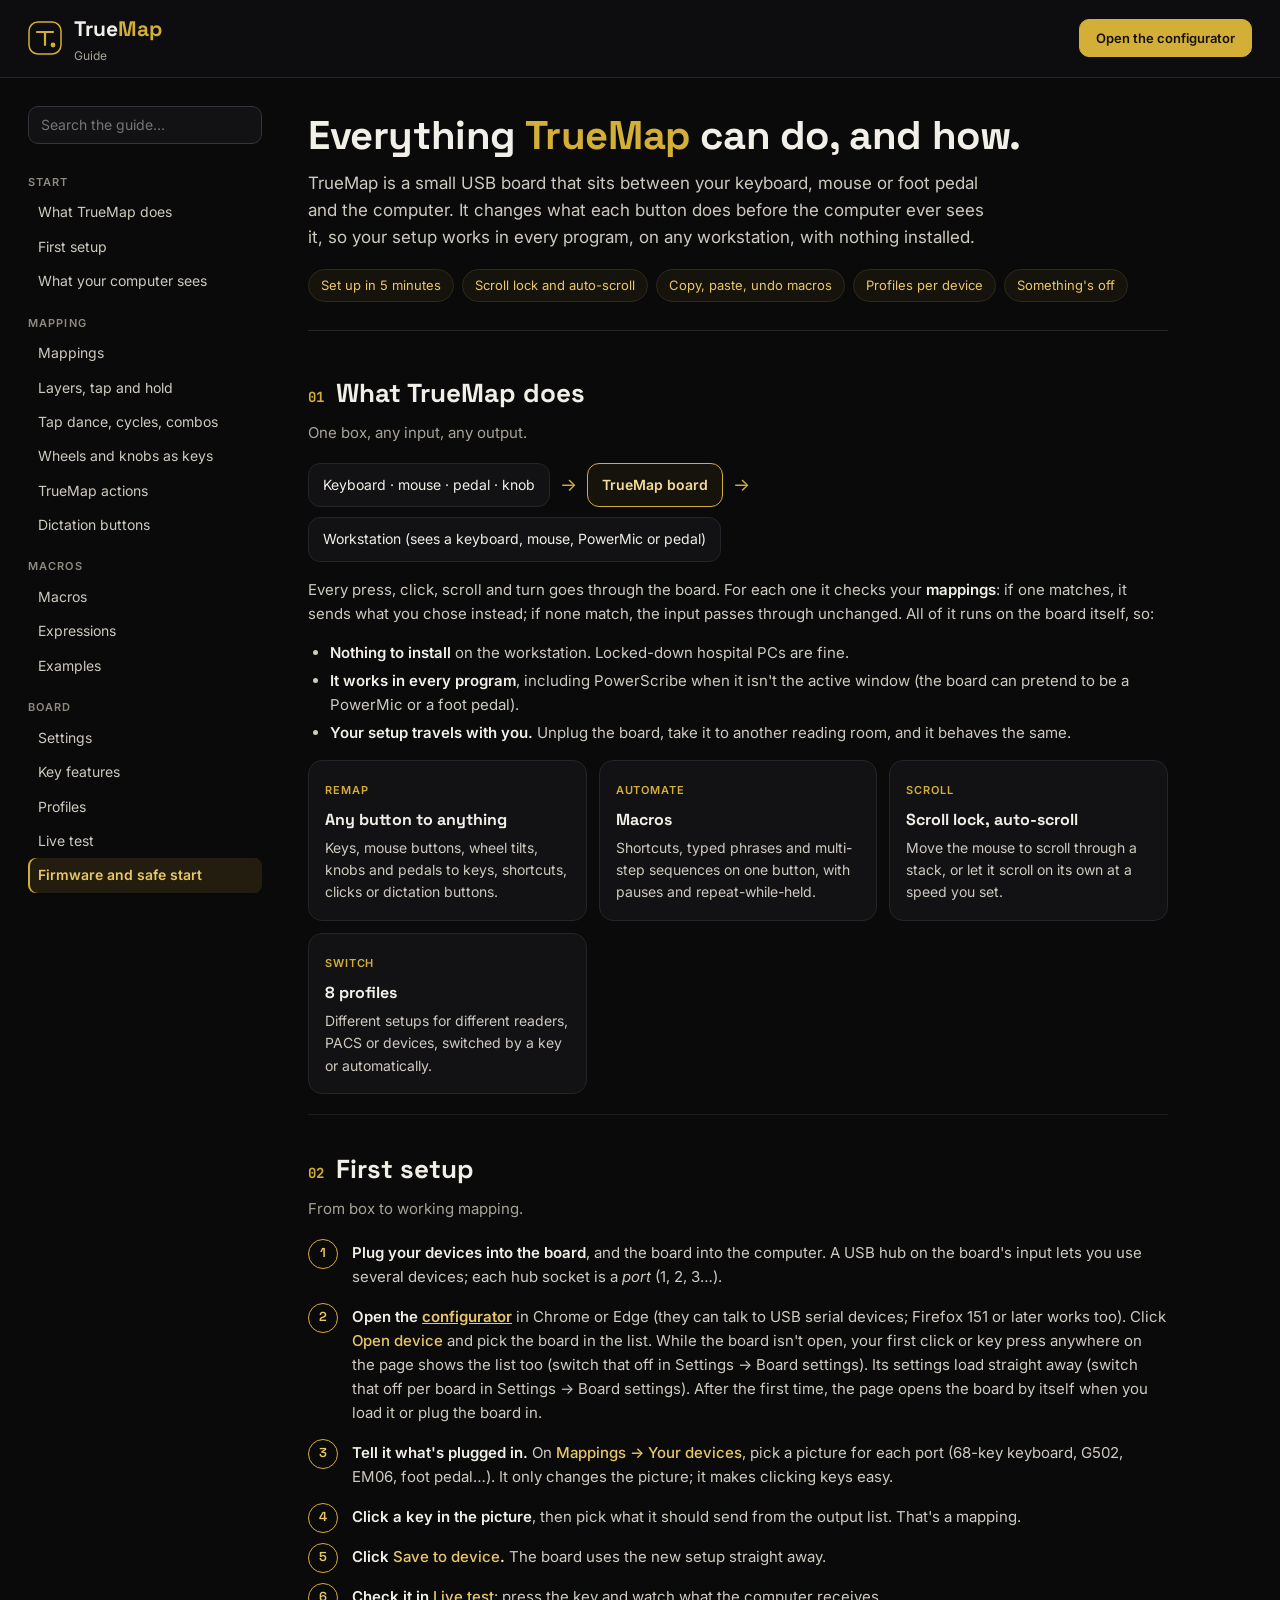
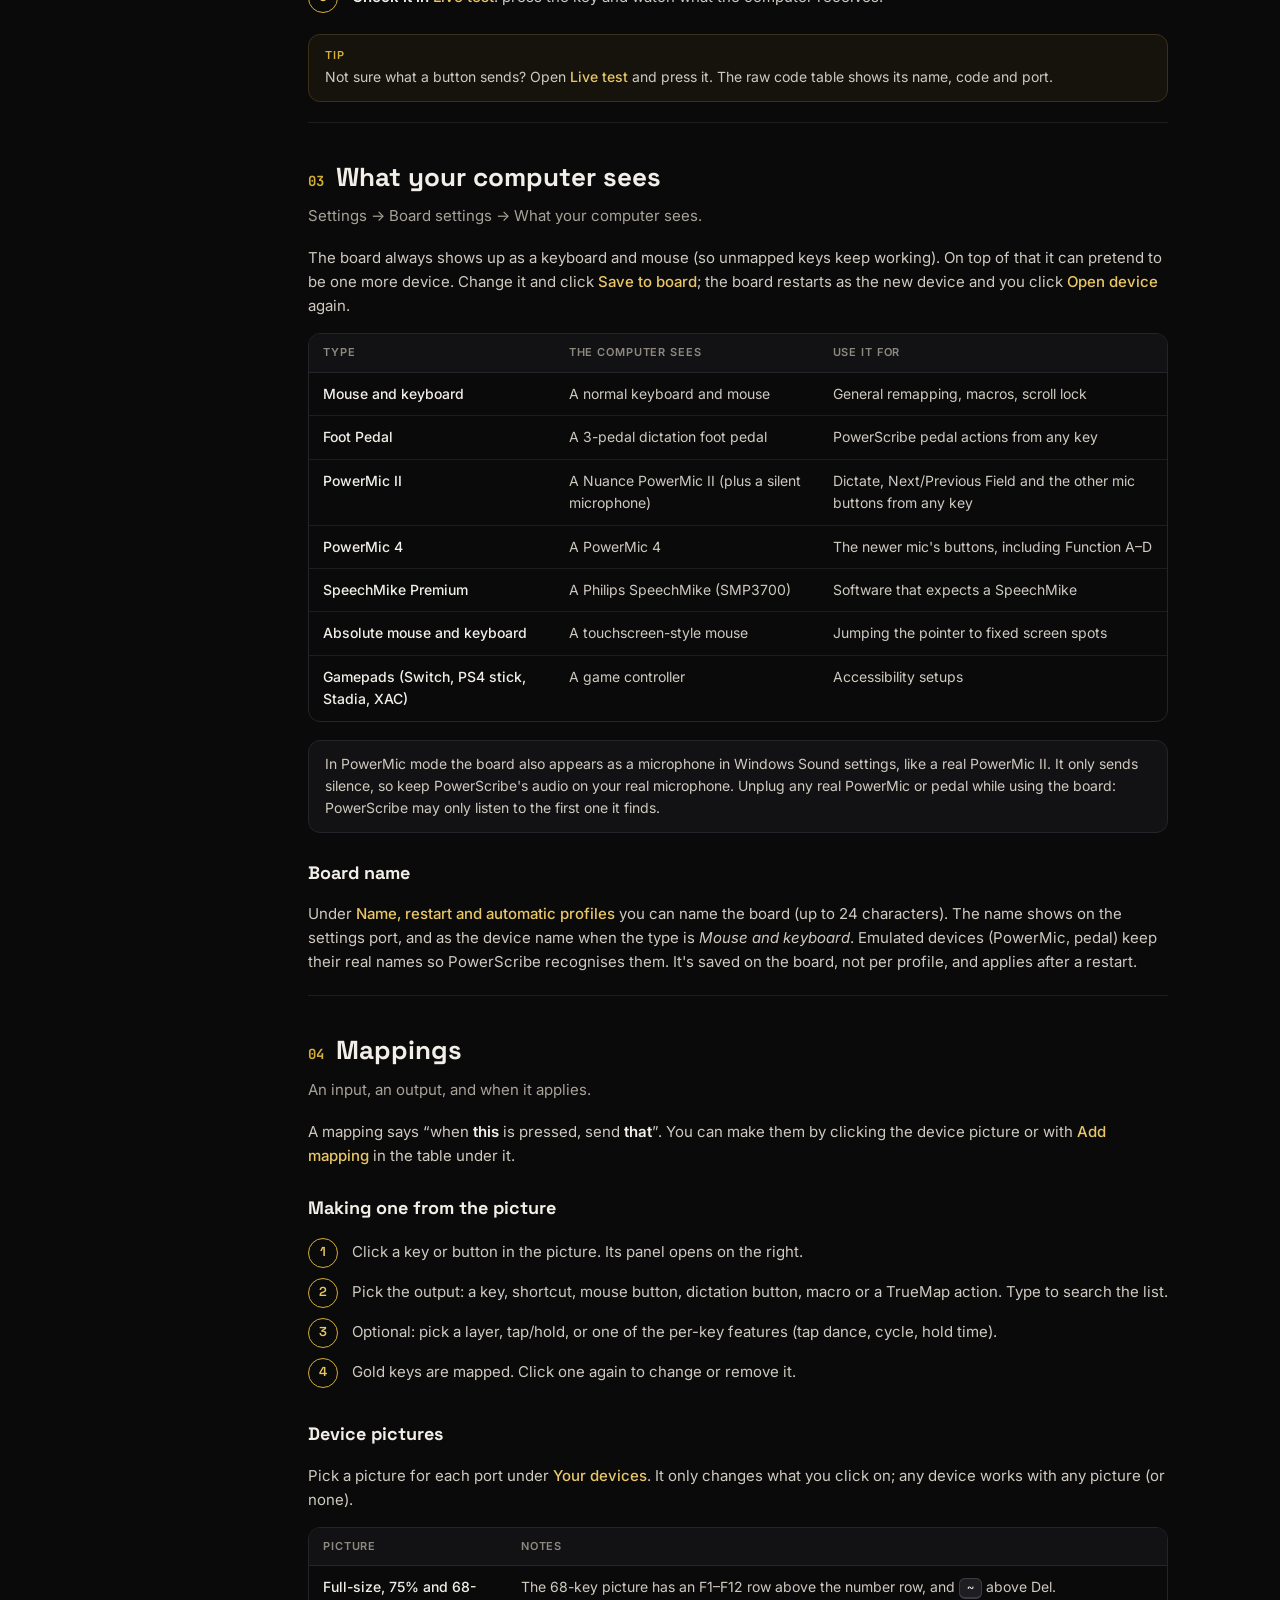
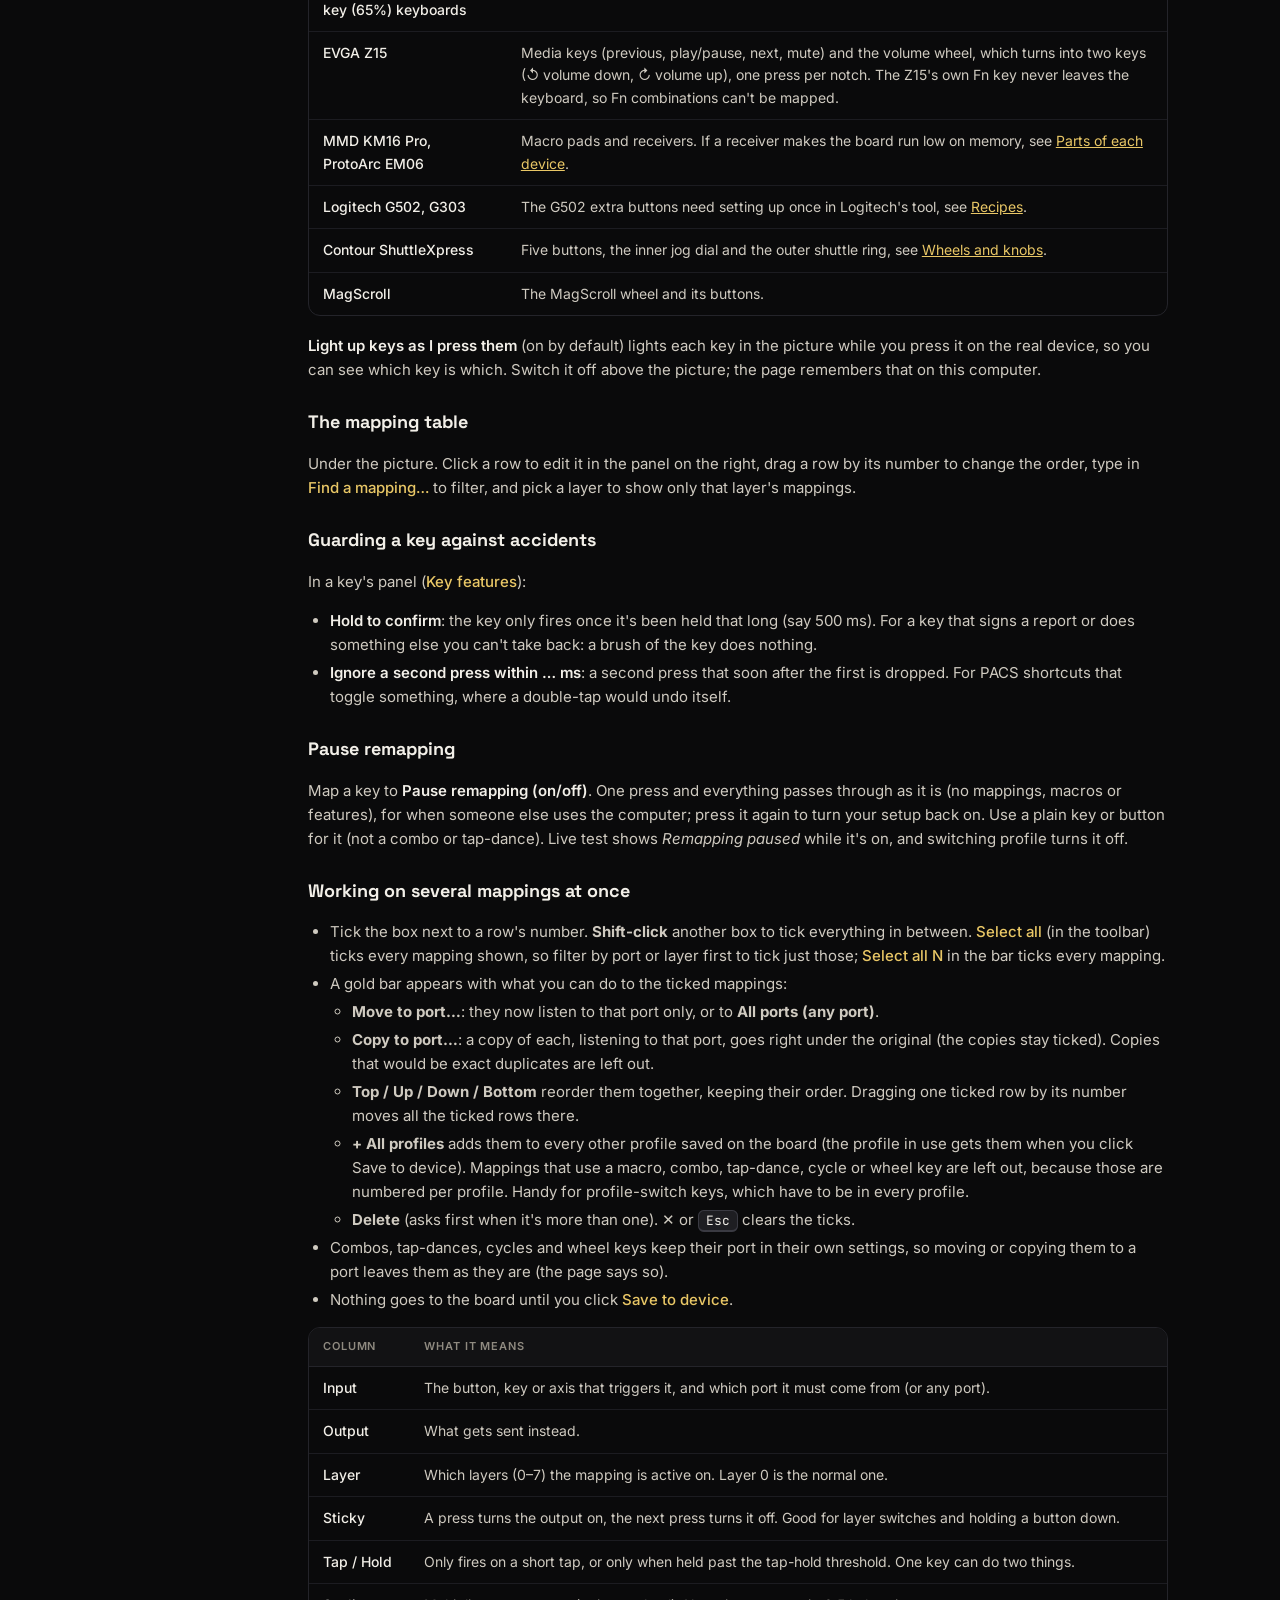
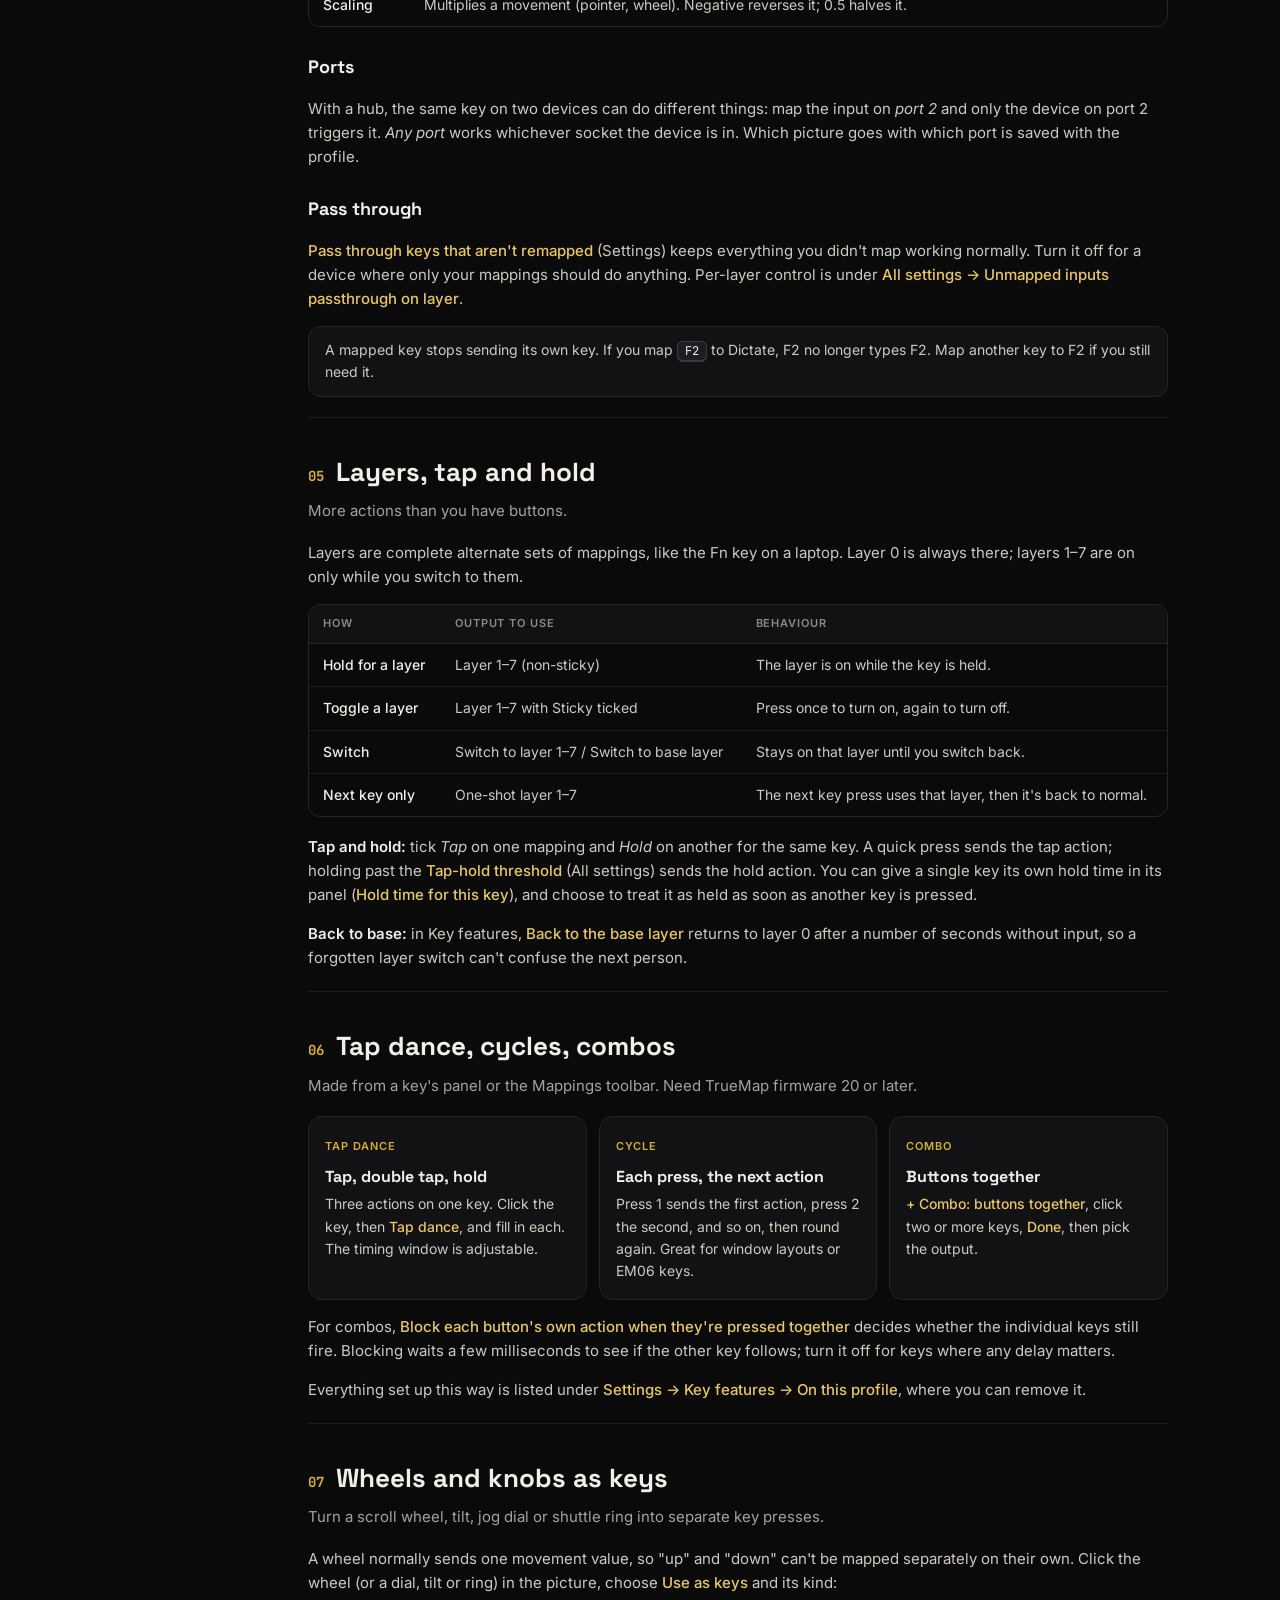
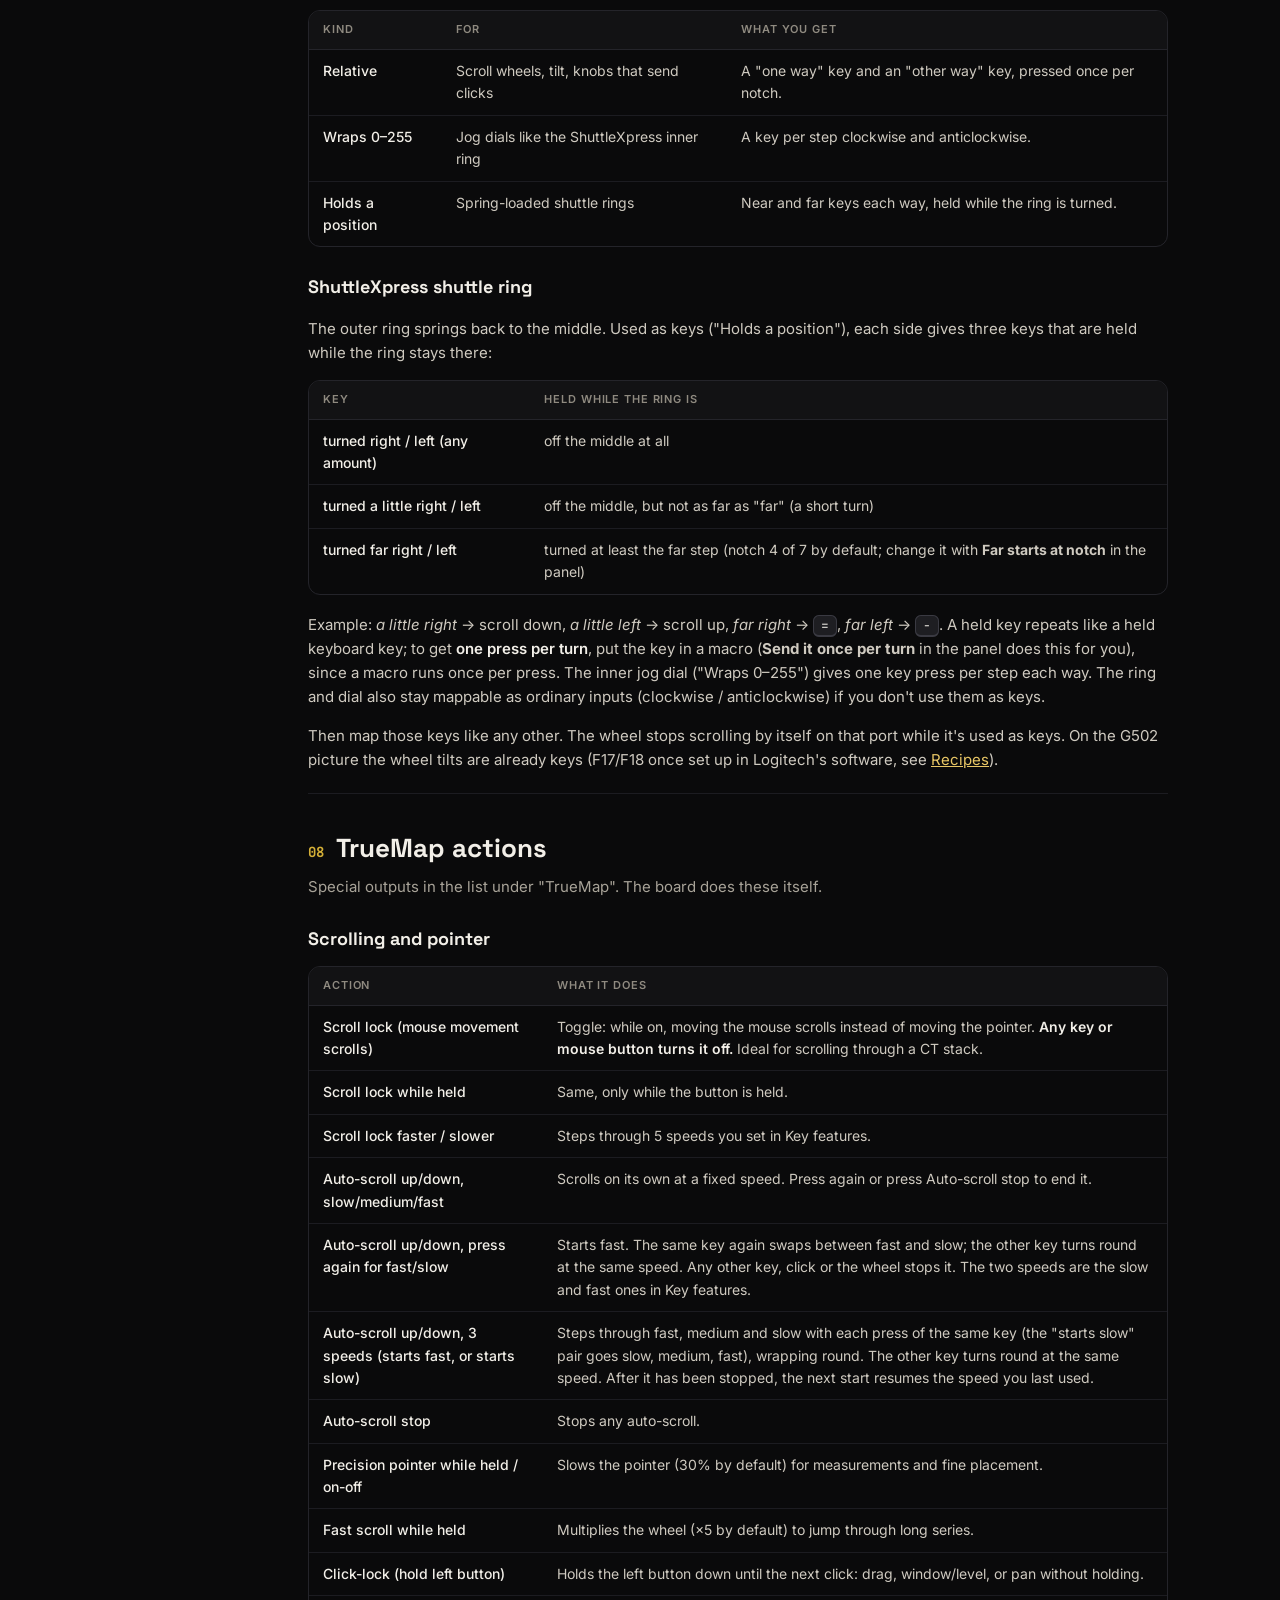
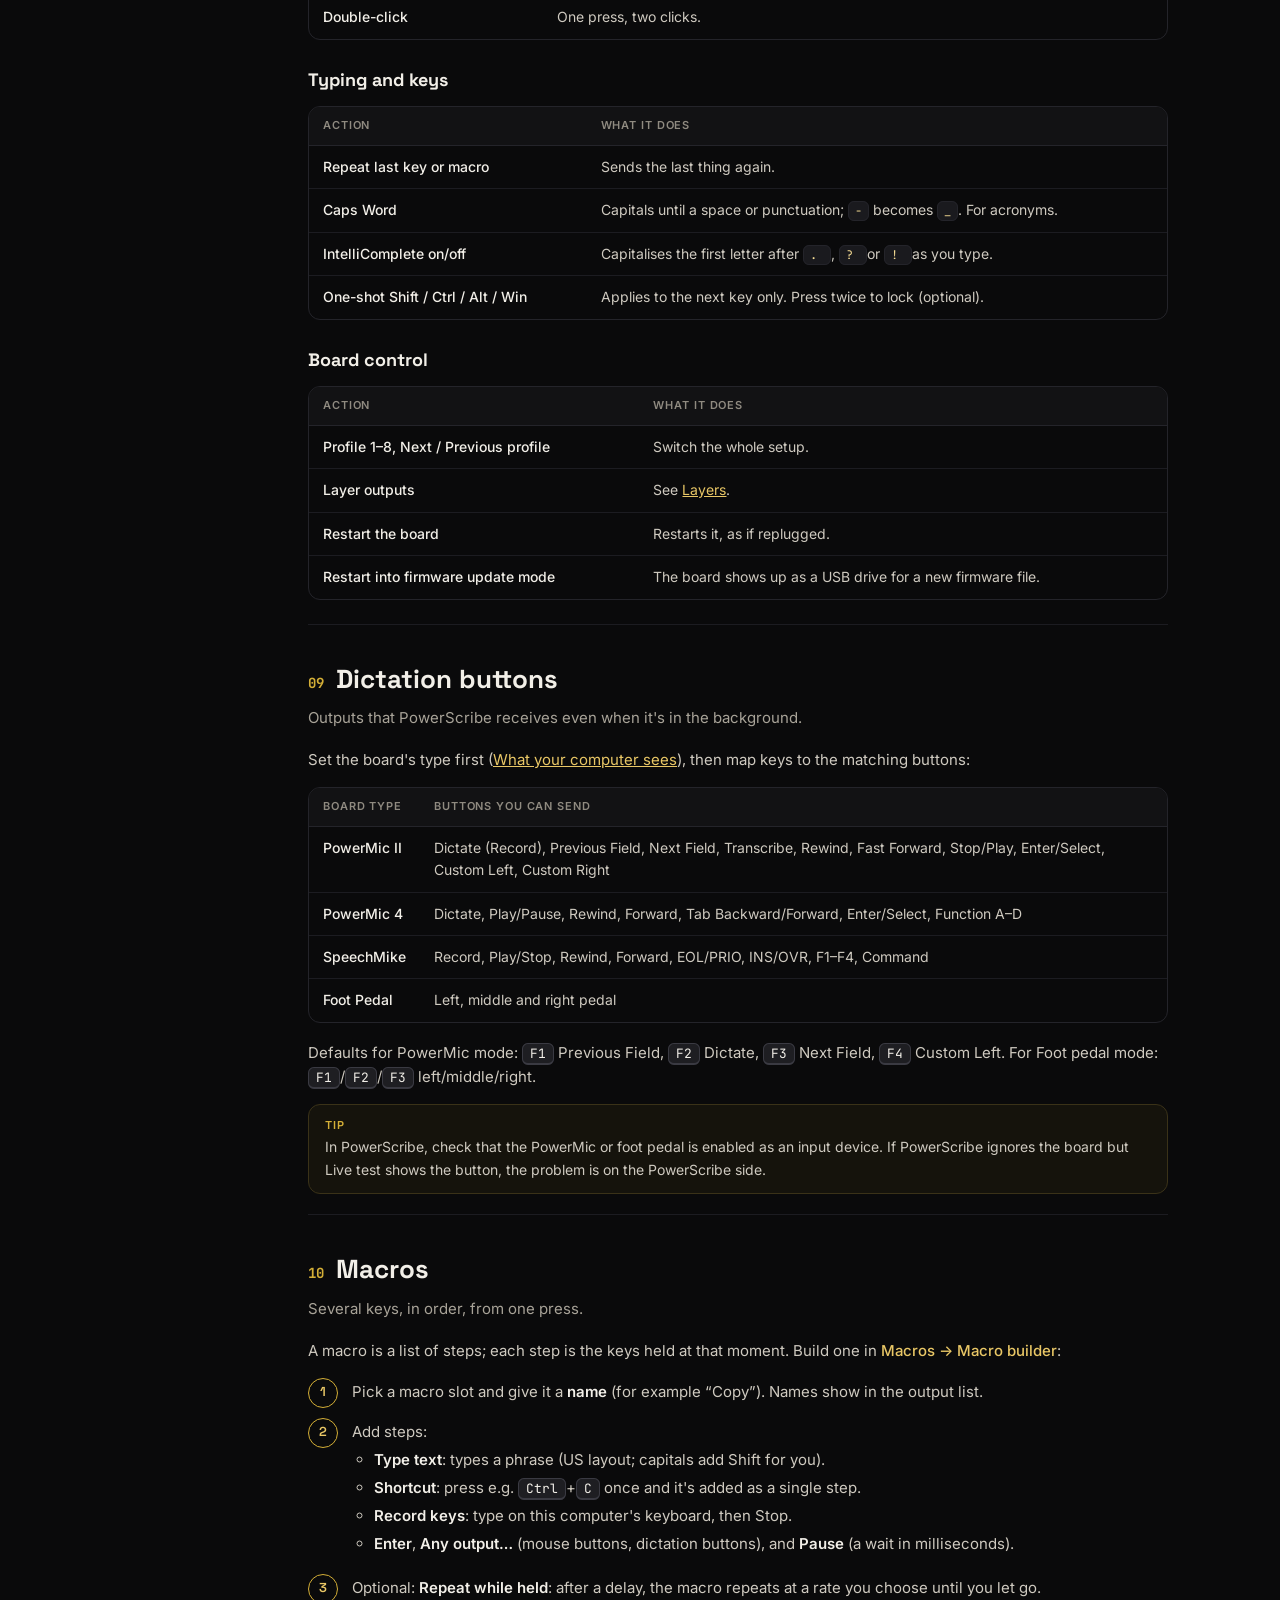
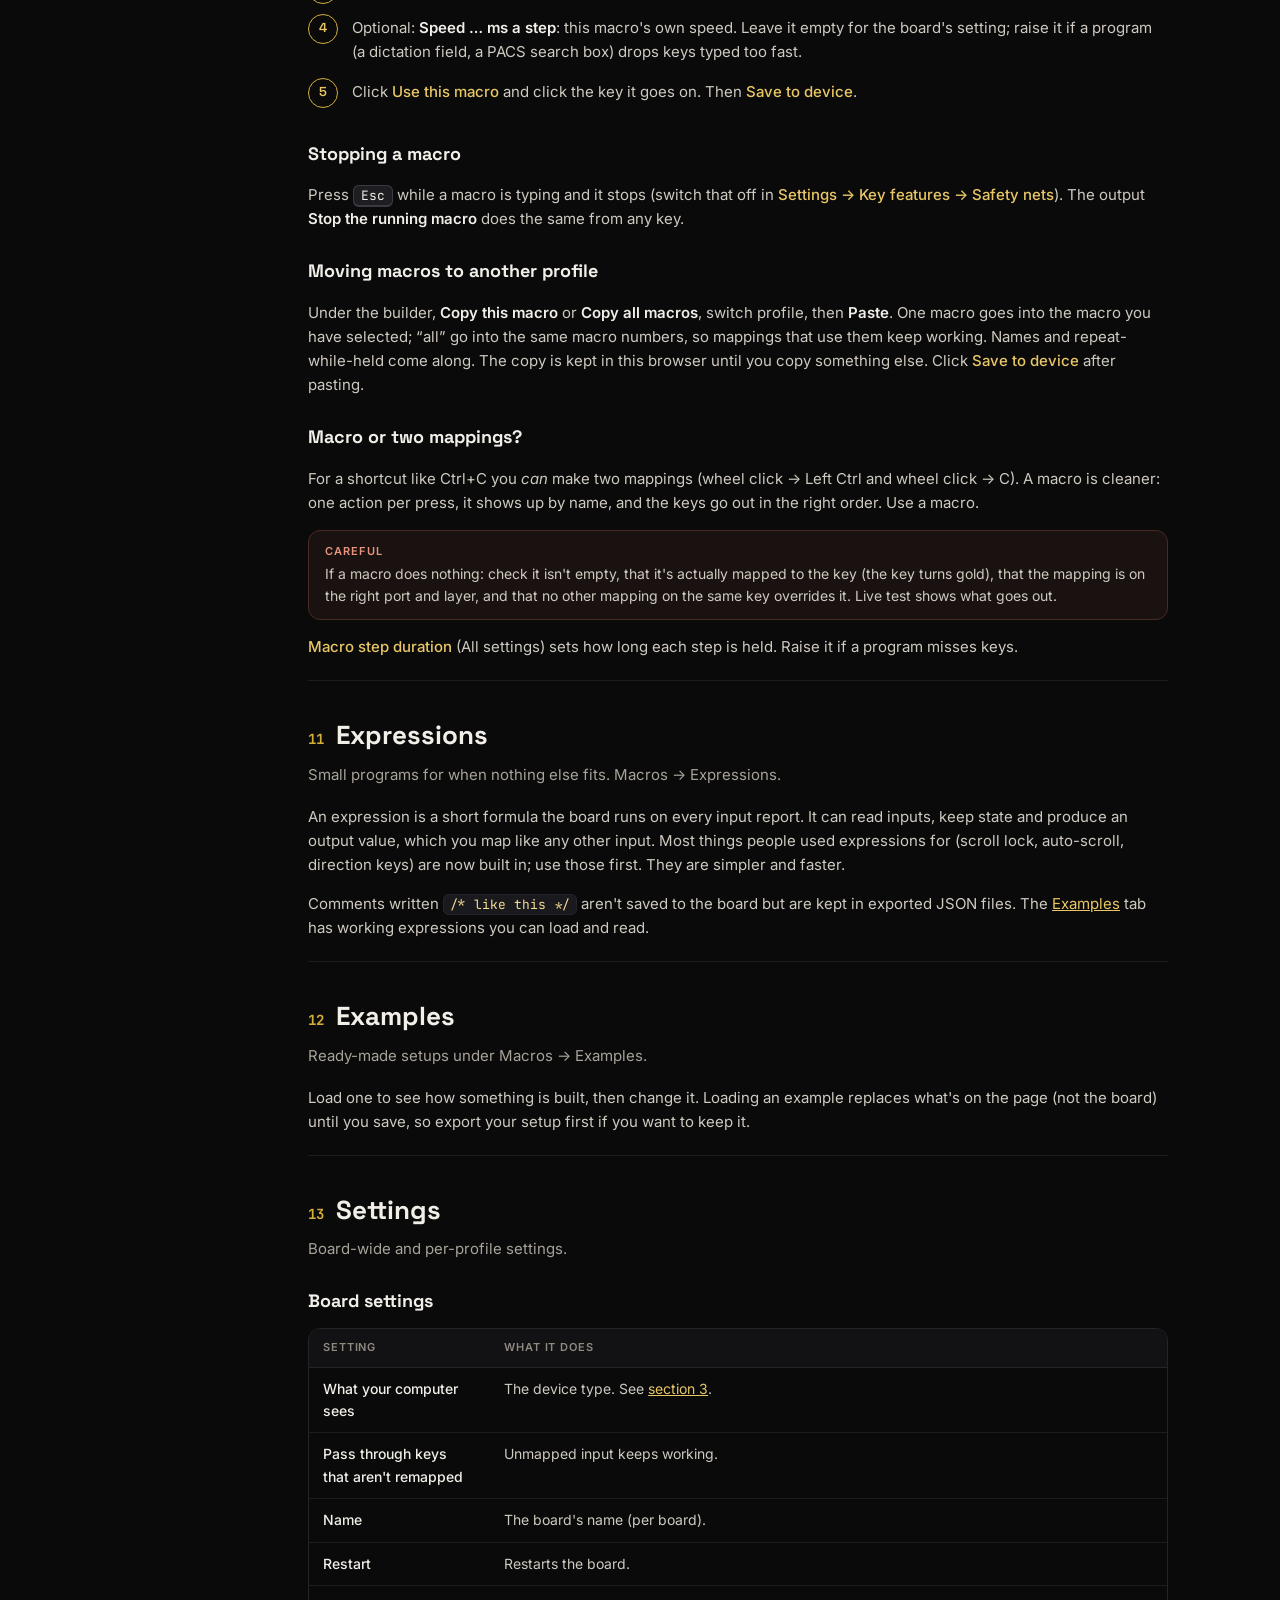
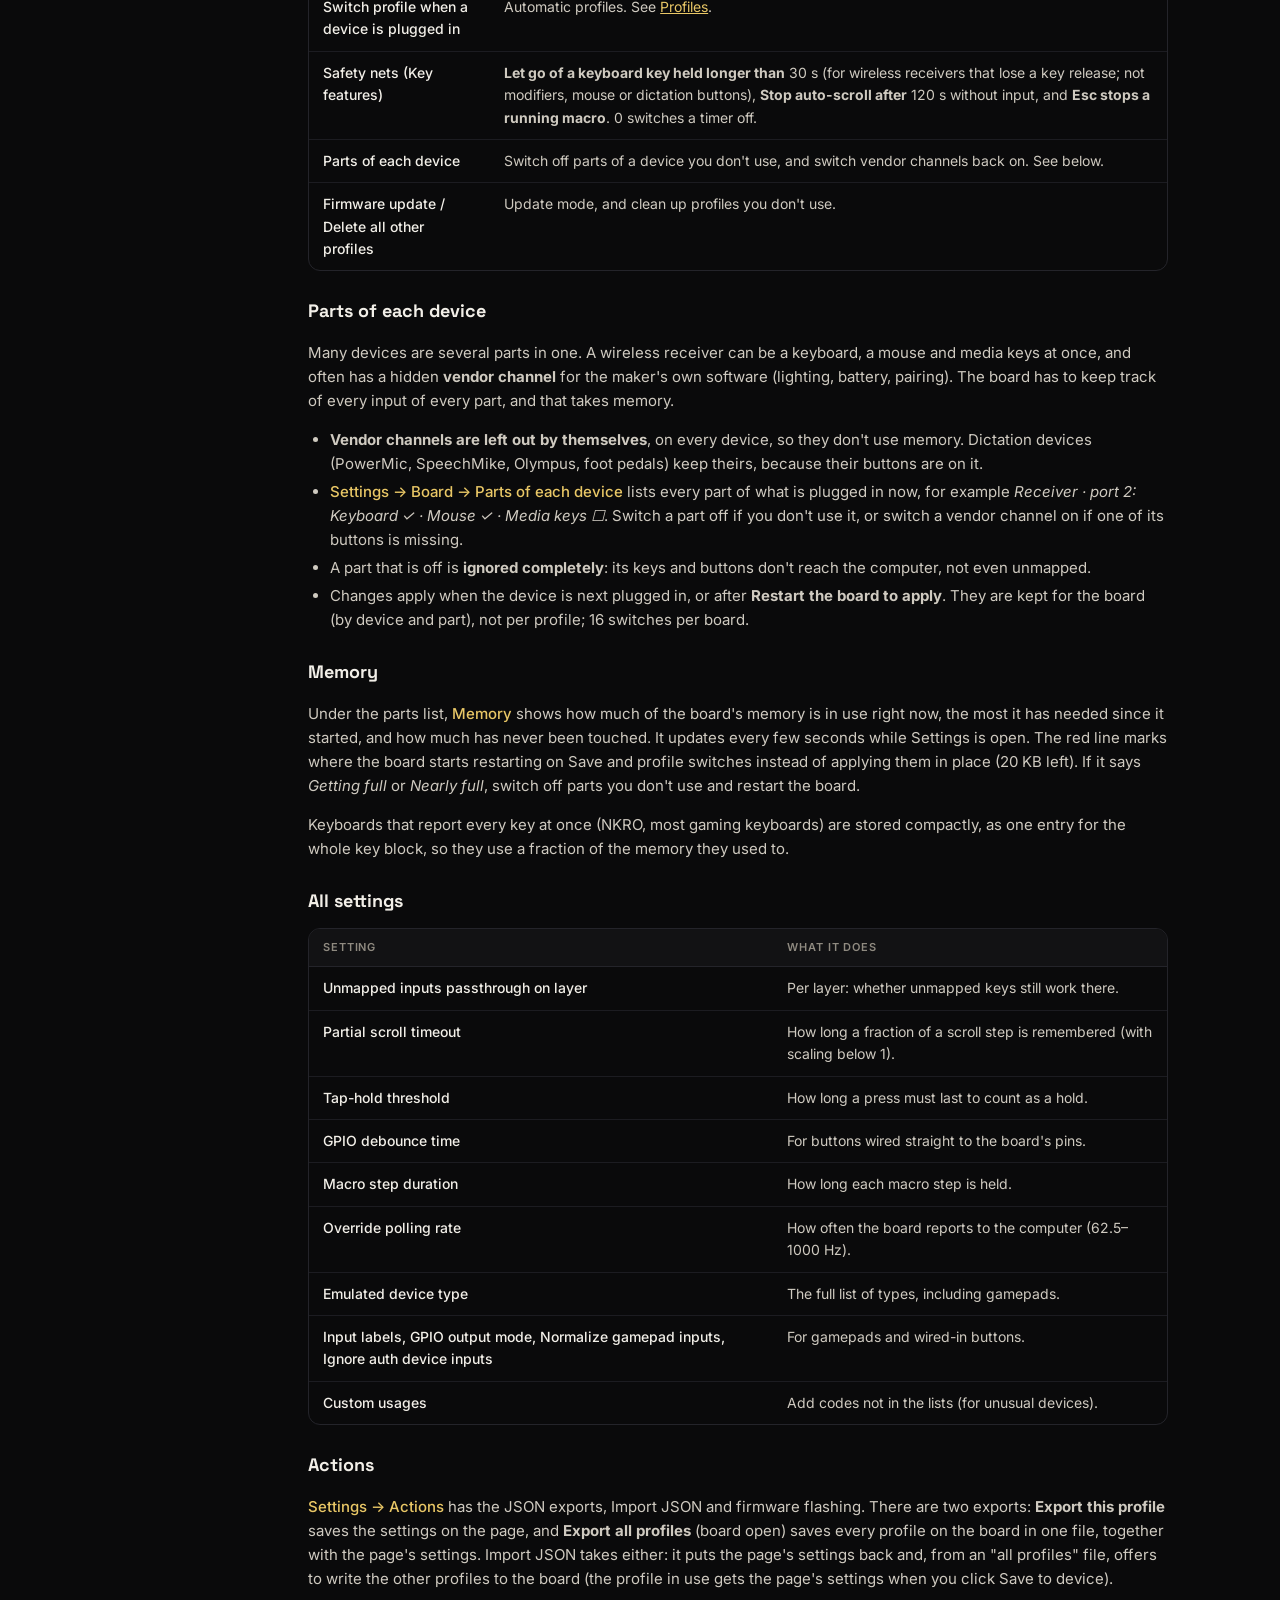
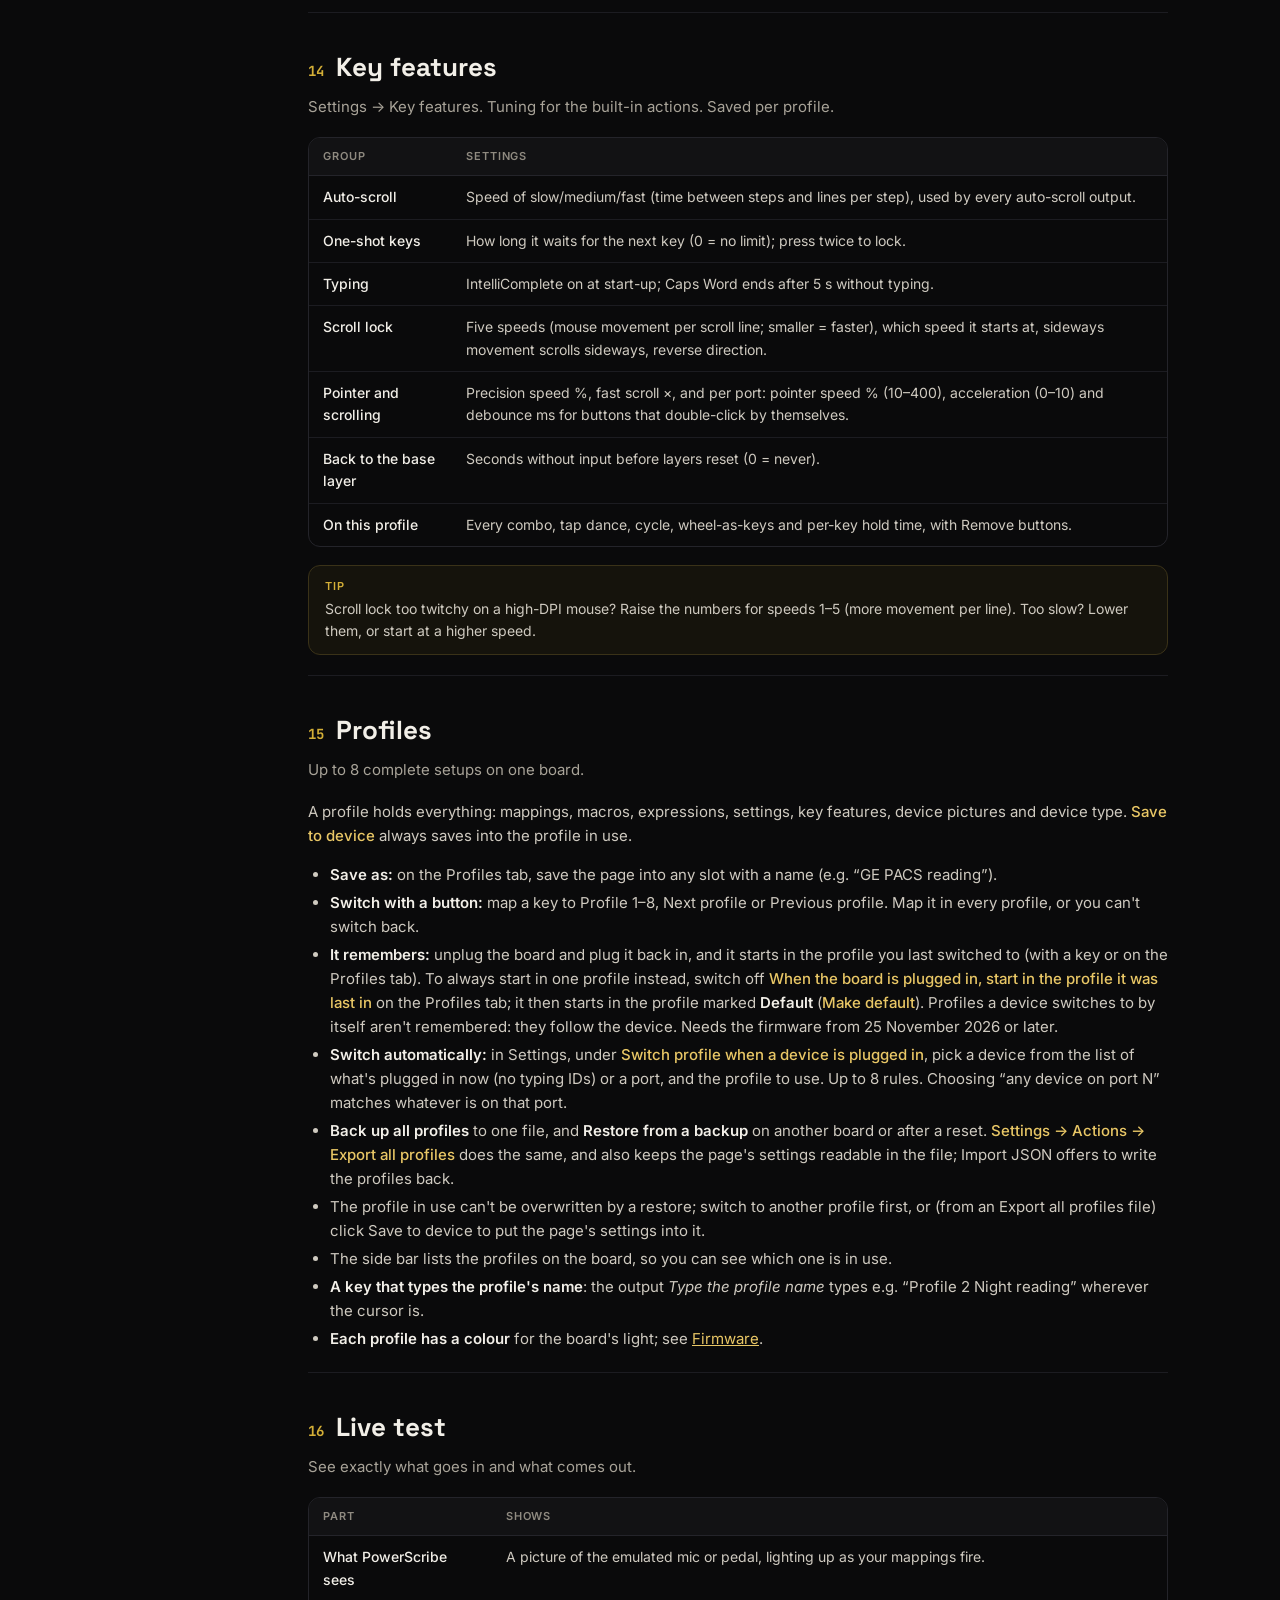
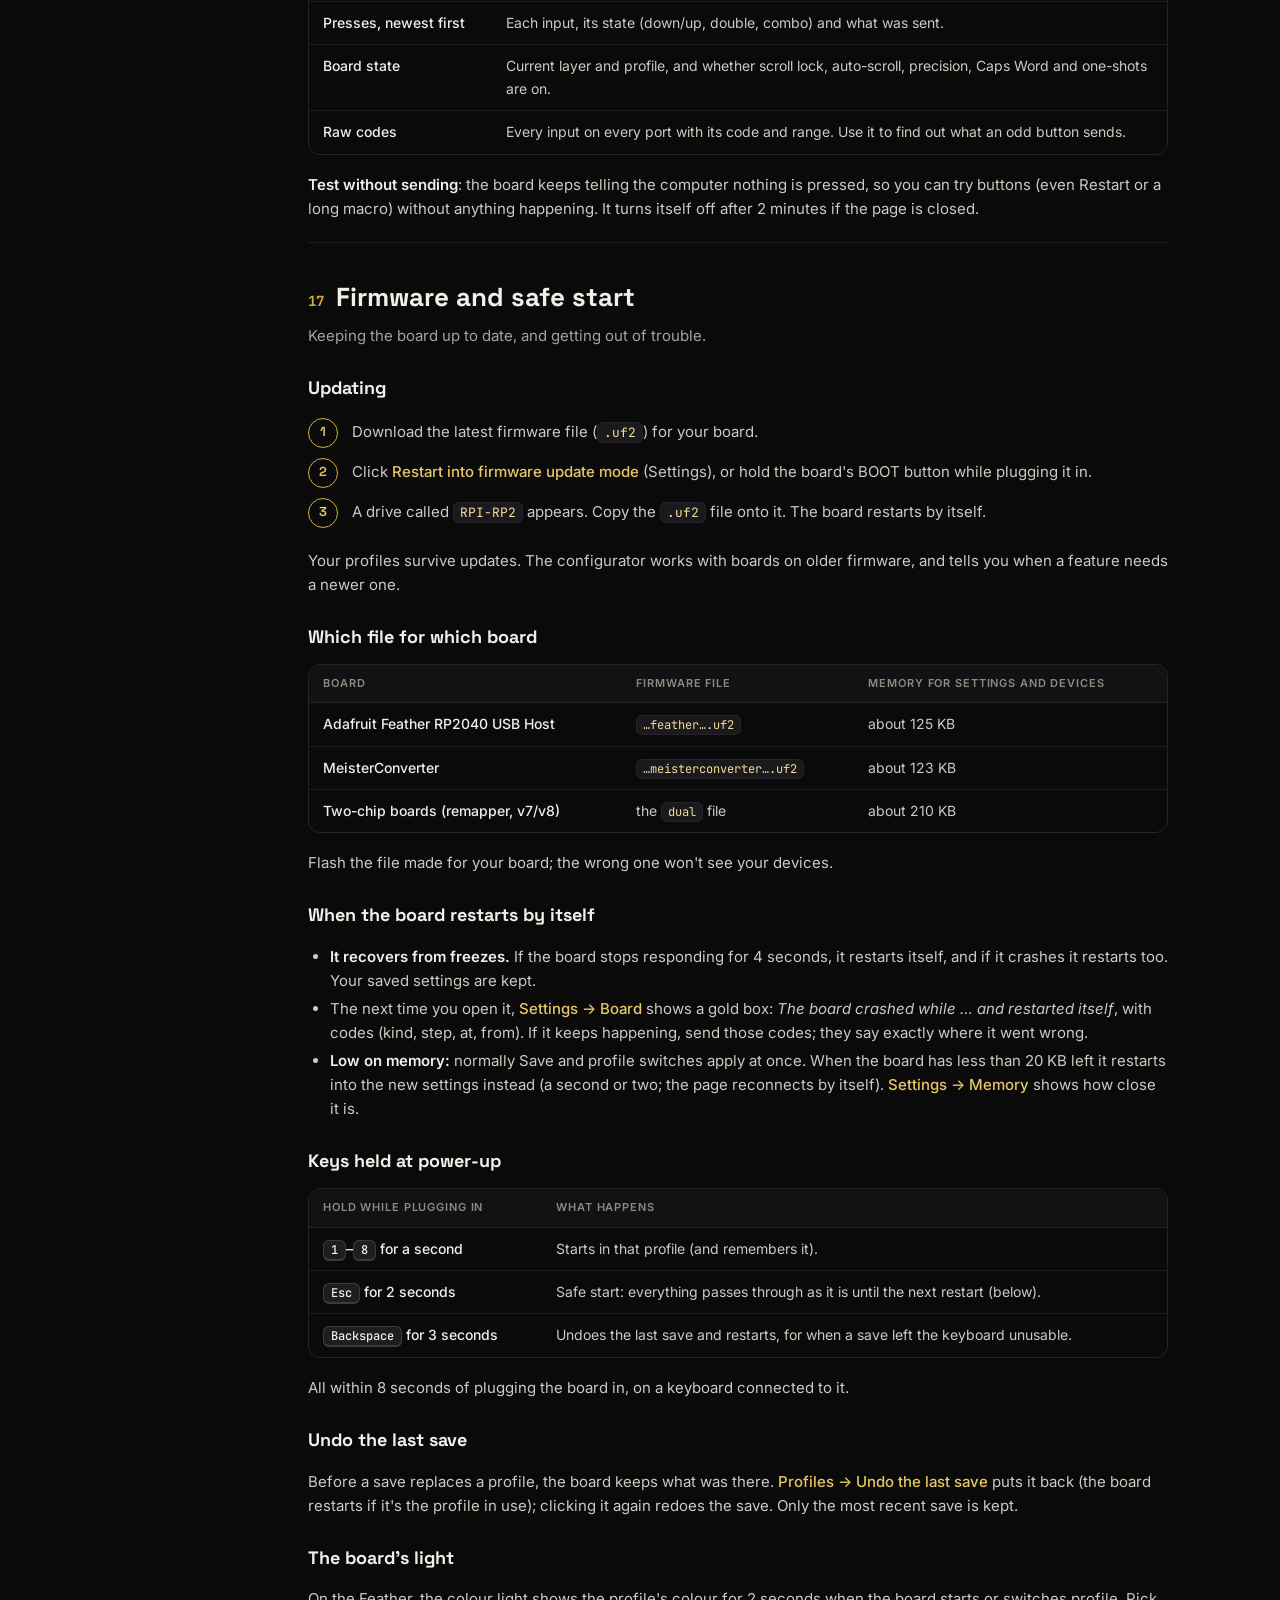
==== commit 01a9e525: "Update Co-Authored-By: Claude Opus 5.5 <noreply@anthropic.com> Claude-Session: https://claude.ai/cod" ====
--- a/docs.html
+++ b/docs.html
@@ -195,7 +195,7 @@
   <p class="lead">From box to working mapping.</p>
   <ol class="steps">
     <li><strong>Plug your devices into the board</strong>, and the board into the computer. A USB hub on the board's input lets you use several devices; each hub socket is a <em>port</em> (1, 2, 3…).</li>
-    <li><strong>Open the <a href="index.html">configurator</a></strong> in Chrome or Edge (they can talk to USB serial devices; Firefox 151 or later works too). Click <span class="path">Open device</span> (or the <b>Connect your board</b> card that pops up when the page can't open it by itself) and pick the board in the list. Its settings load straight away (switch that off per board in Settings → Board settings). After the first time, the page opens the board by itself when you load it or plug the board in.</li>
+    <li><strong>Open the <a href="index.html">configurator</a></strong> in Chrome or Edge (they can talk to USB serial devices; Firefox 151 or later works too). Click <span class="path">Open device</span> and pick the board in the list. While the board isn't open, your first click or key press anywhere on the page shows the list too (switch that off in Settings → Board settings). Its settings load straight away (switch that off per board in Settings → Board settings). After the first time, the page opens the board by itself when you load it or plug the board in.</li>
     <li><strong>Tell it what's plugged in.</strong> On <span class="path">Mappings → Your devices</span>, pick a picture for each port (68-key keyboard, G502, EM06, foot pedal…). It only changes the picture; it makes clicking keys easy.</li>
     <li><strong>Click a key in the picture</strong>, then pick what it should send from the output list. That's a mapping.</li>
     <li><strong>Click <span class="path">Save to device</span>.</strong> The board uses the new setup straight away.</li>
@@ -634,8 +634,8 @@
     <tr><td>The board stops responding after Save or a profile switch, with a wireless receiver plugged in</td><td>It ran out of memory. Update the firmware (receivers use much less now), then switch off parts of the receiver you don't use in <a href="#settings">Parts of each device</a>.</td></tr>
     <tr><td>A device's button is missing from the Input list</td><td>It may be on the vendor channel. Switch that on in <a href="#settings">Parts of each device</a> and restart the board.</td></tr>
     <tr><td>A gold box says the board restarted itself</td><td>It froze or crashed and recovered. If it happens again, send the codes in the box. Check <a href="#settings">Memory</a>: if it's nearly full, switch off parts you don't use.</td></tr>
-    <tr><td>The page doesn't open the board by itself</td><td>The browser needs your OK once: click Open device (or the Connect your board card) and pick the board. After that it opens by itself. Check <span class="path">Settings → Open the board by itself</span> is on.</td></tr>
-    <tr><td>Firefox asks for the board every time</td><td>Firefox may not remember the board between visits yet. When it asks, tick <b>Remember this decision</b> if it offers it, or allow serial ports under the padlock → Permissions. Otherwise it stays one click on the Connect your board card (Enter works). Chrome or Edge, optionally installed as an app from the address bar, open it by themselves.</td></tr>
+    <tr><td>The page doesn't open the board by itself</td><td>The browser needs your OK once: click Open device (or anywhere on the page) and pick the board. After that it opens by itself. Check <span class="path">Settings → Open the board by itself</span> is on.</td></tr>
+    <tr><td>Firefox asks for the board every time</td><td>Firefox may not remember the board between visits yet. When it asks, tick <b>Remember this decision</b> if it offers it, or allow serial ports under the padlock → Permissions. Otherwise your first click or key press on the page shows the list. Chrome or Edge, optionally installed as an app from the address bar, open it by themselves.</td></tr>
     <tr><td>The page loaded the board's settings over mine</td><td>Settings load as soon as the board opens. Turn that off for the board in Settings → Board. Settings from an imported file or an example are never replaced.</td></tr>
     <tr><td>A key keeps going as if held down</td><td>The wireless receiver lost the key's release. The board lets go of it after 30 s by itself; set a shorter time in Settings → Key features → Safety nets.</td></tr>
     <tr><td>The page asks "Leave site?" when closing</td><td>The page has changes the board doesn't have yet. Click Save to device first, or leave to throw them away.</td></tr>
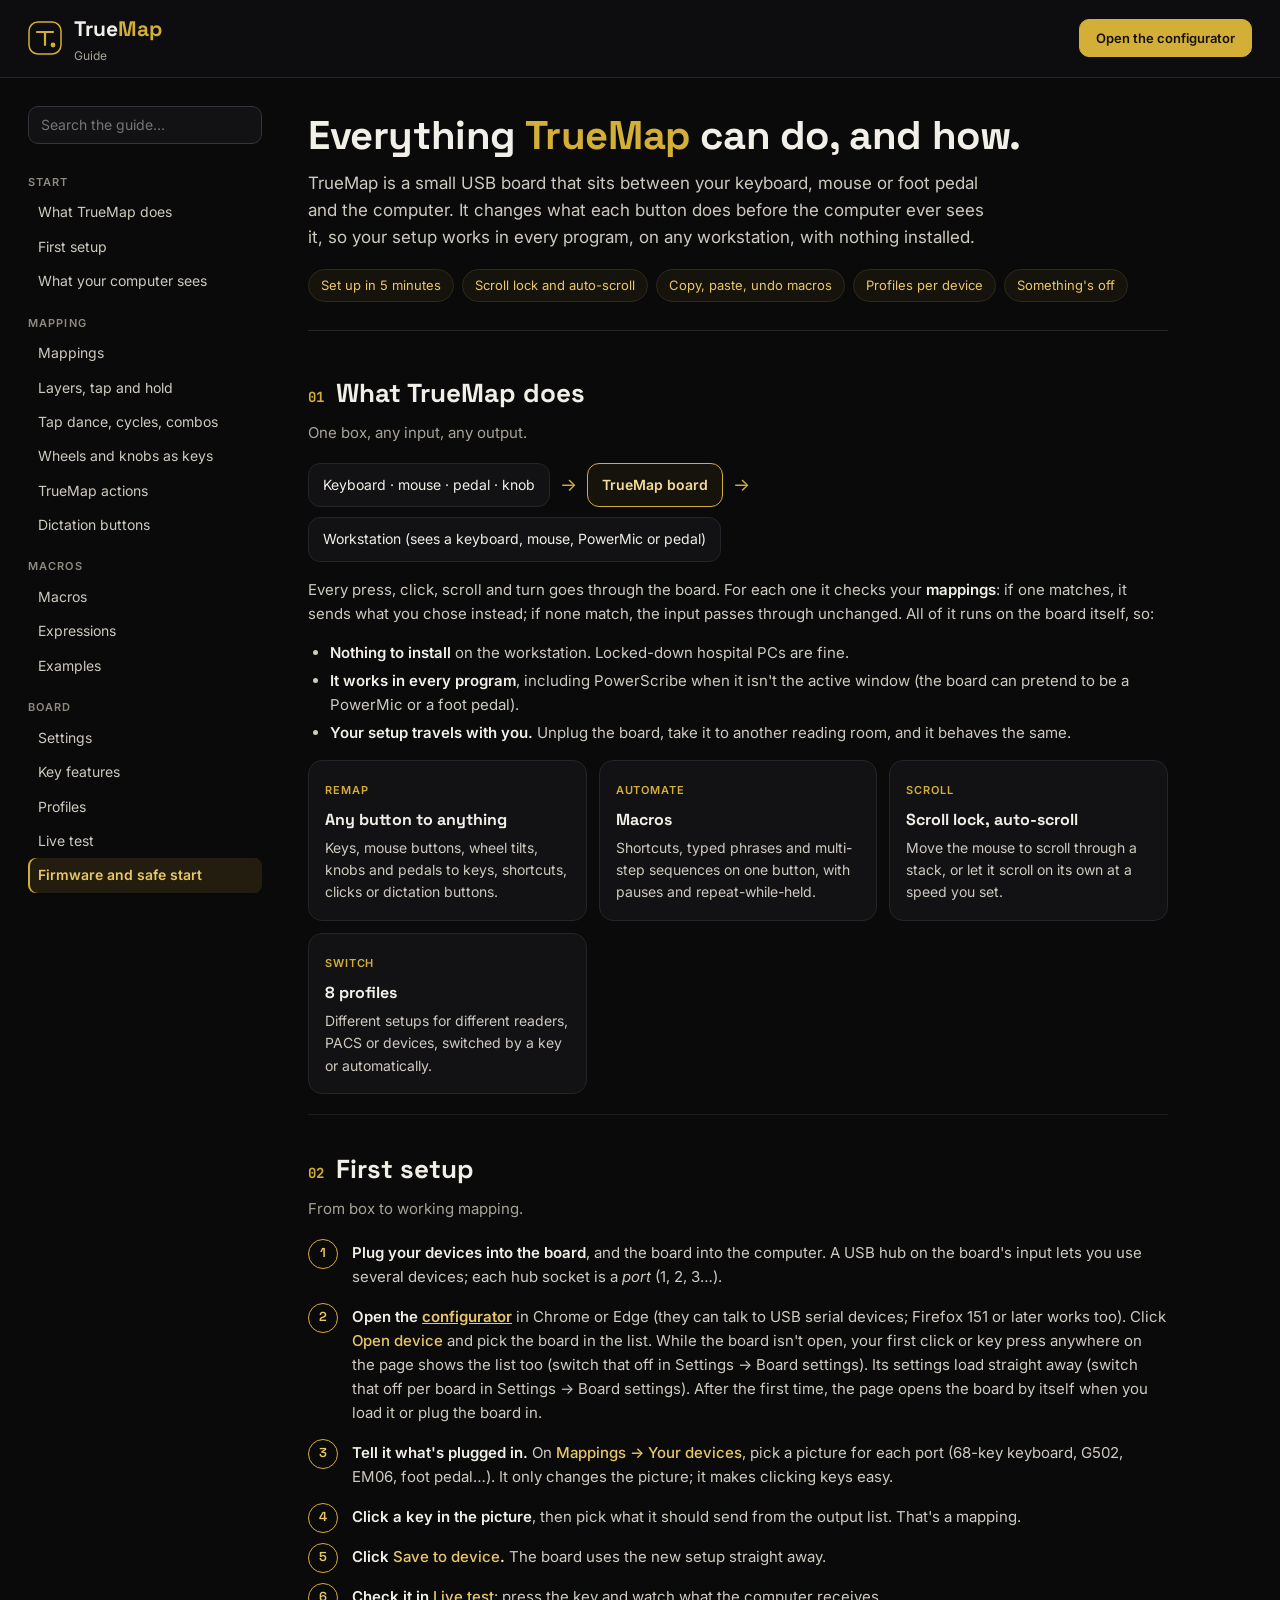
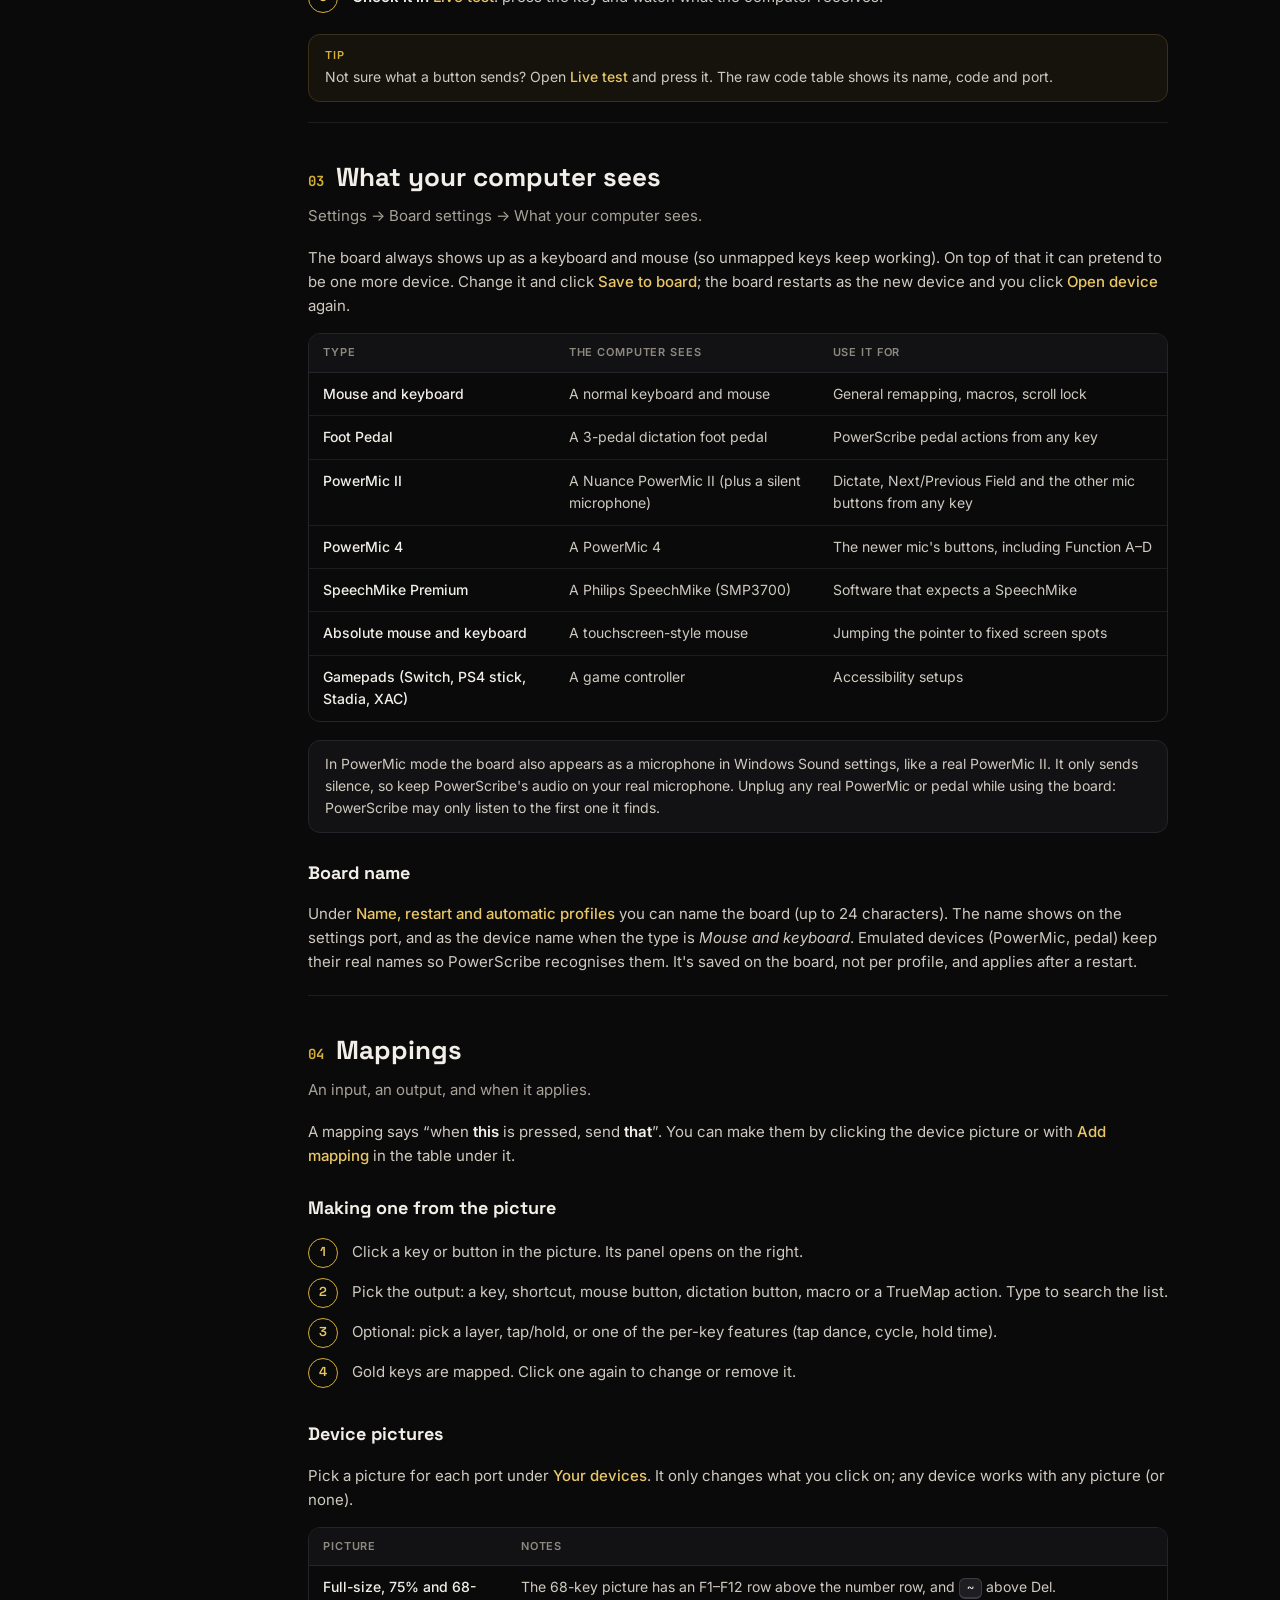
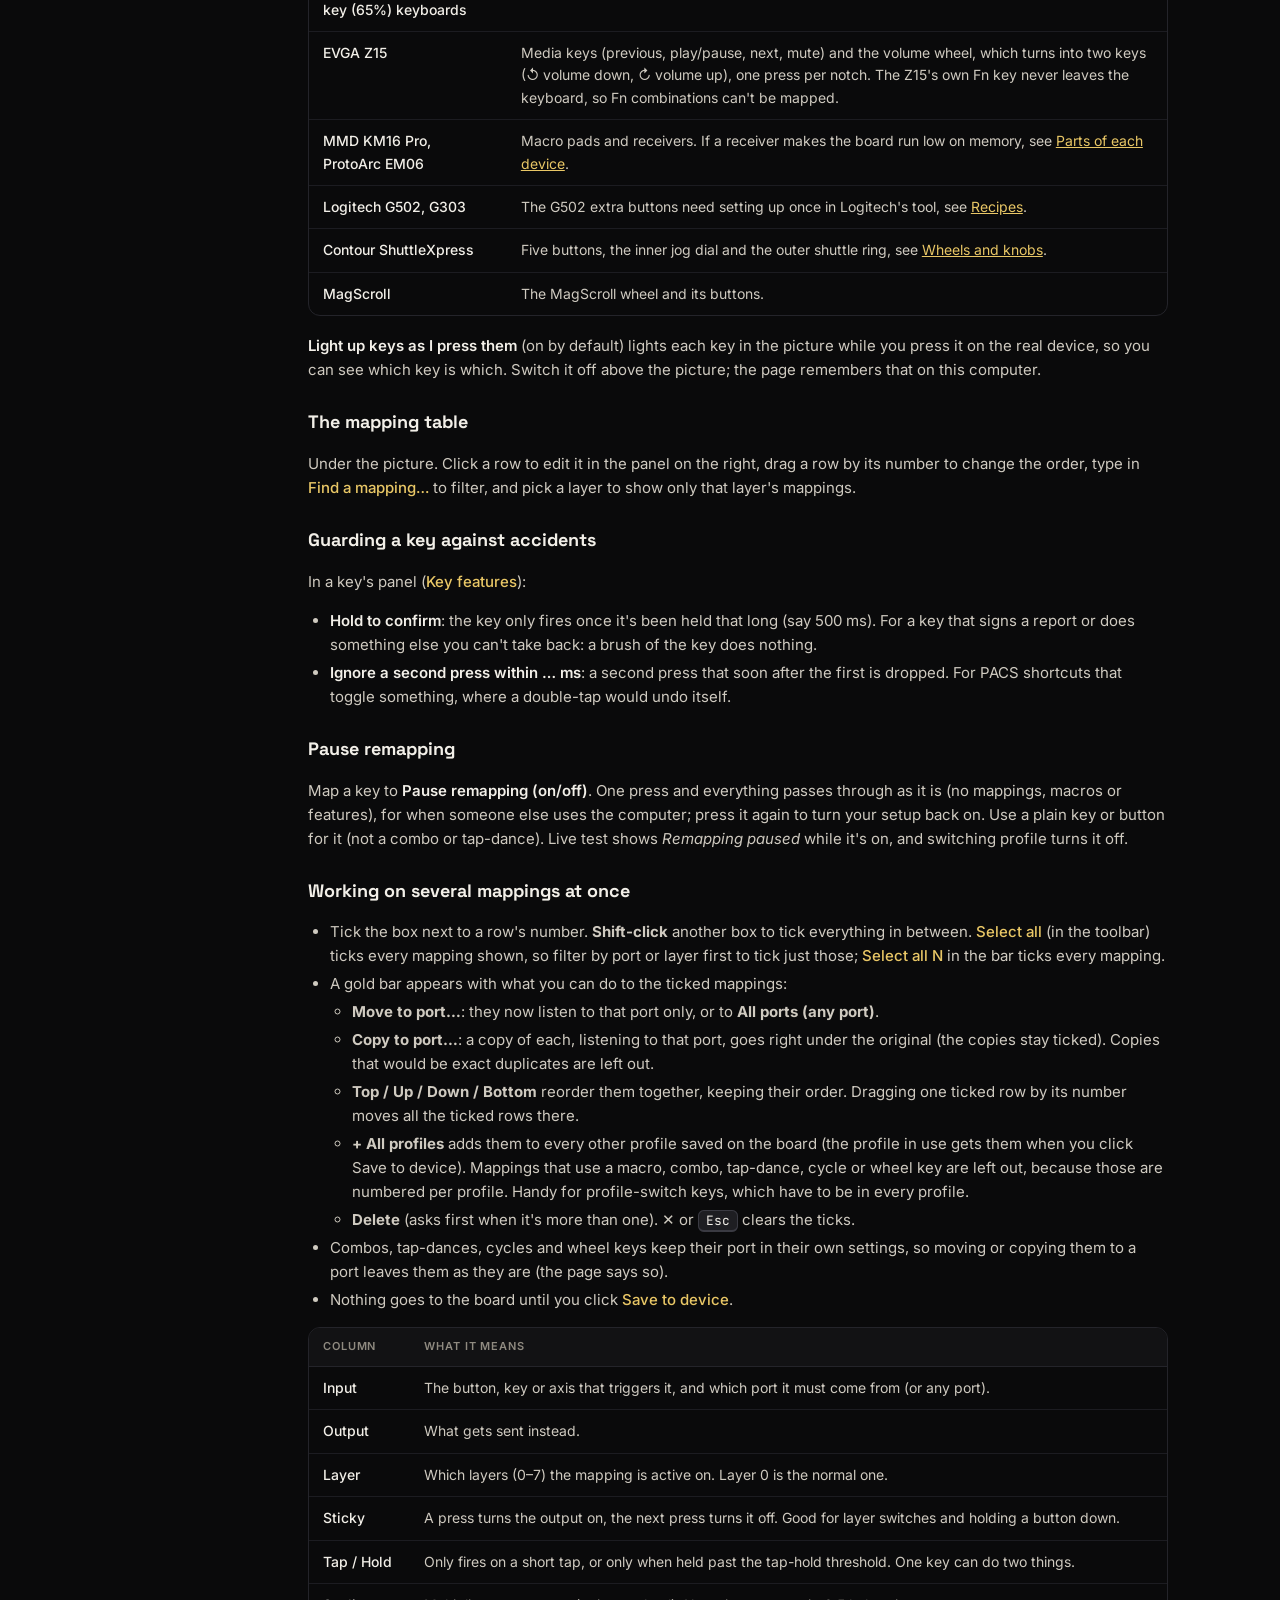
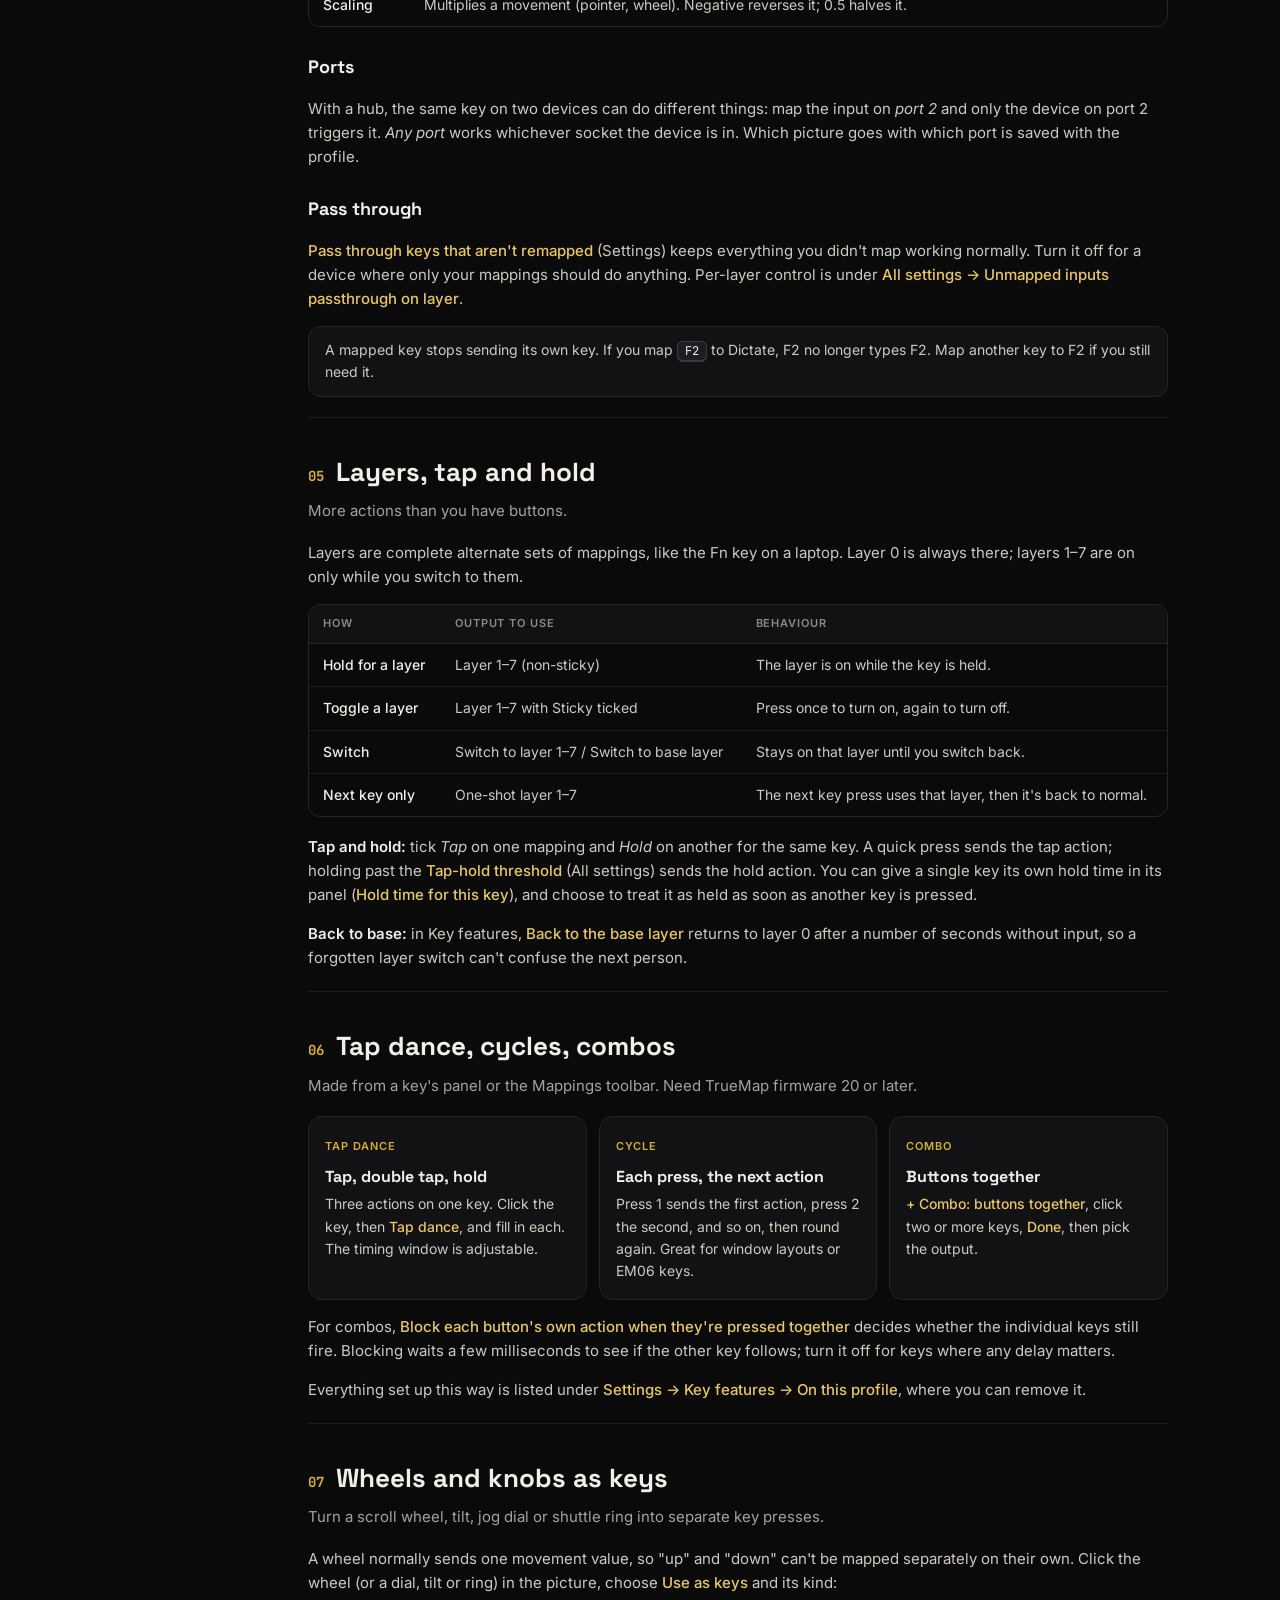
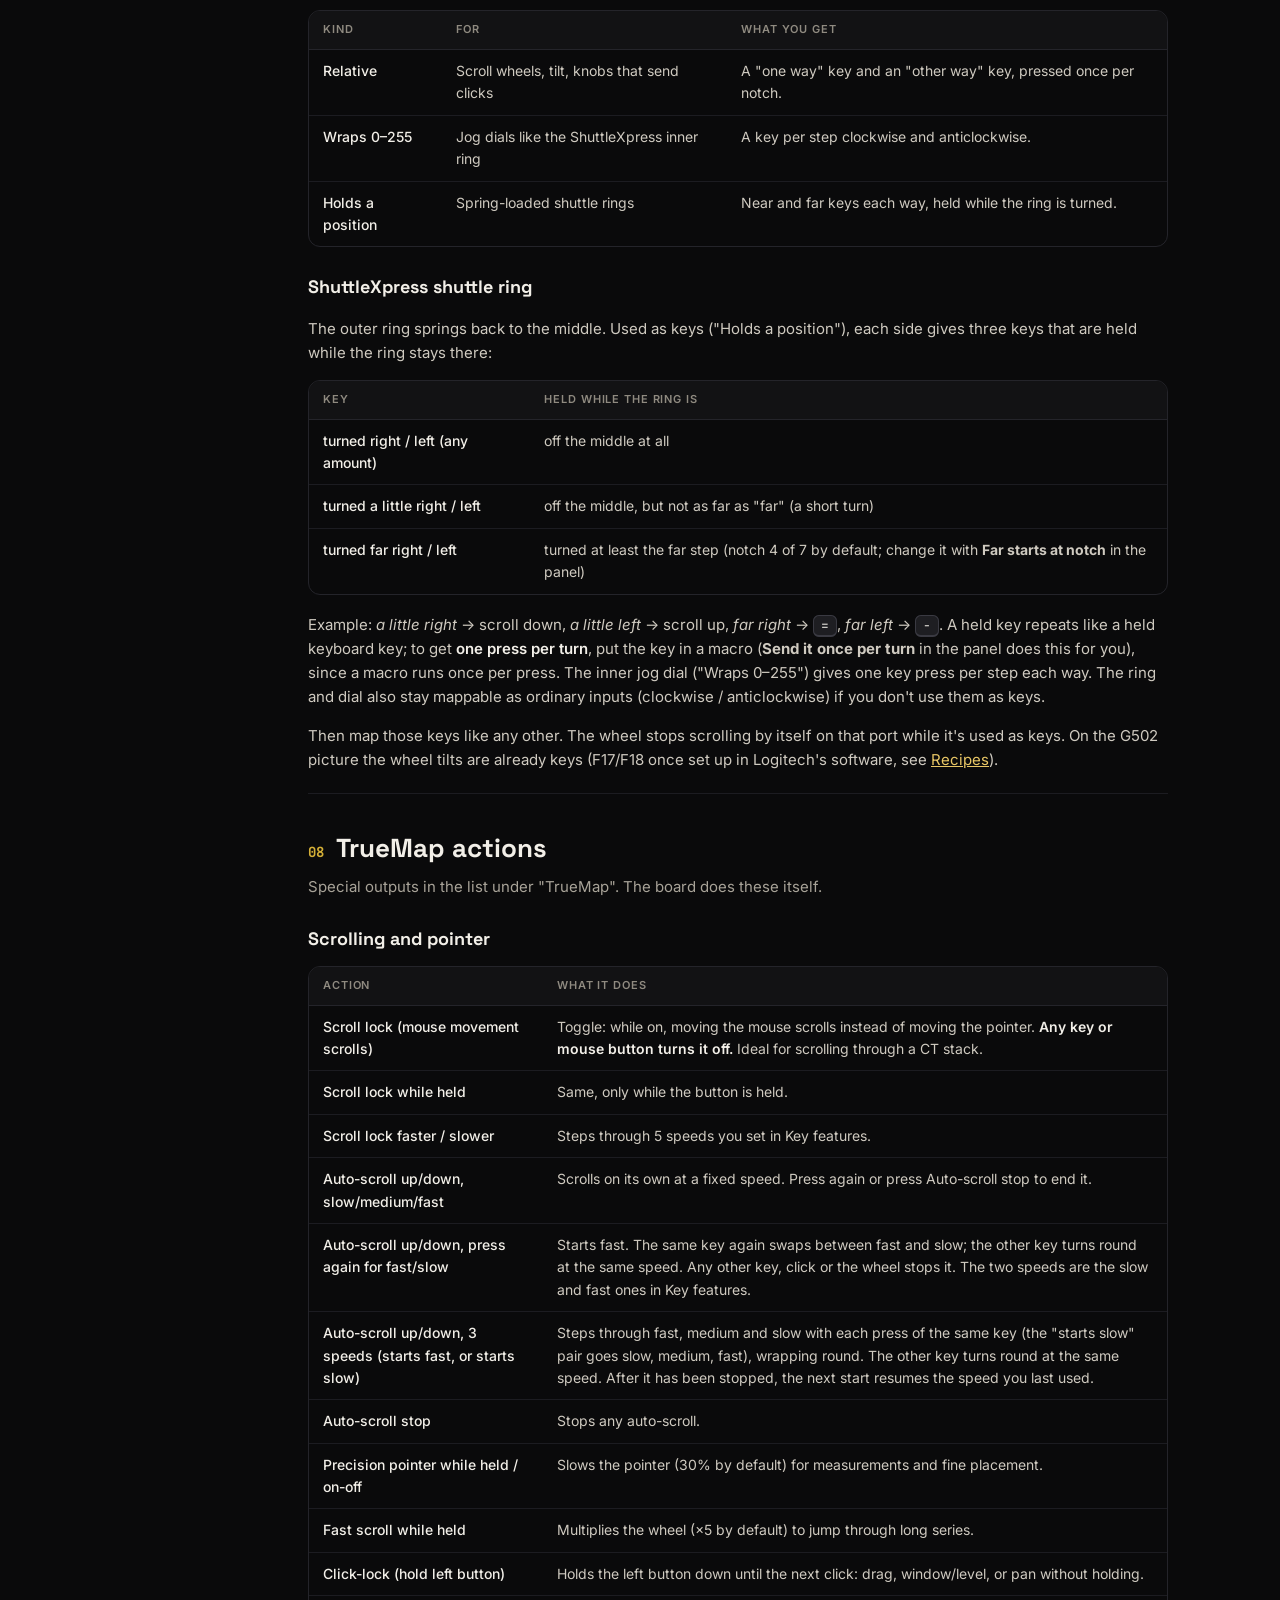
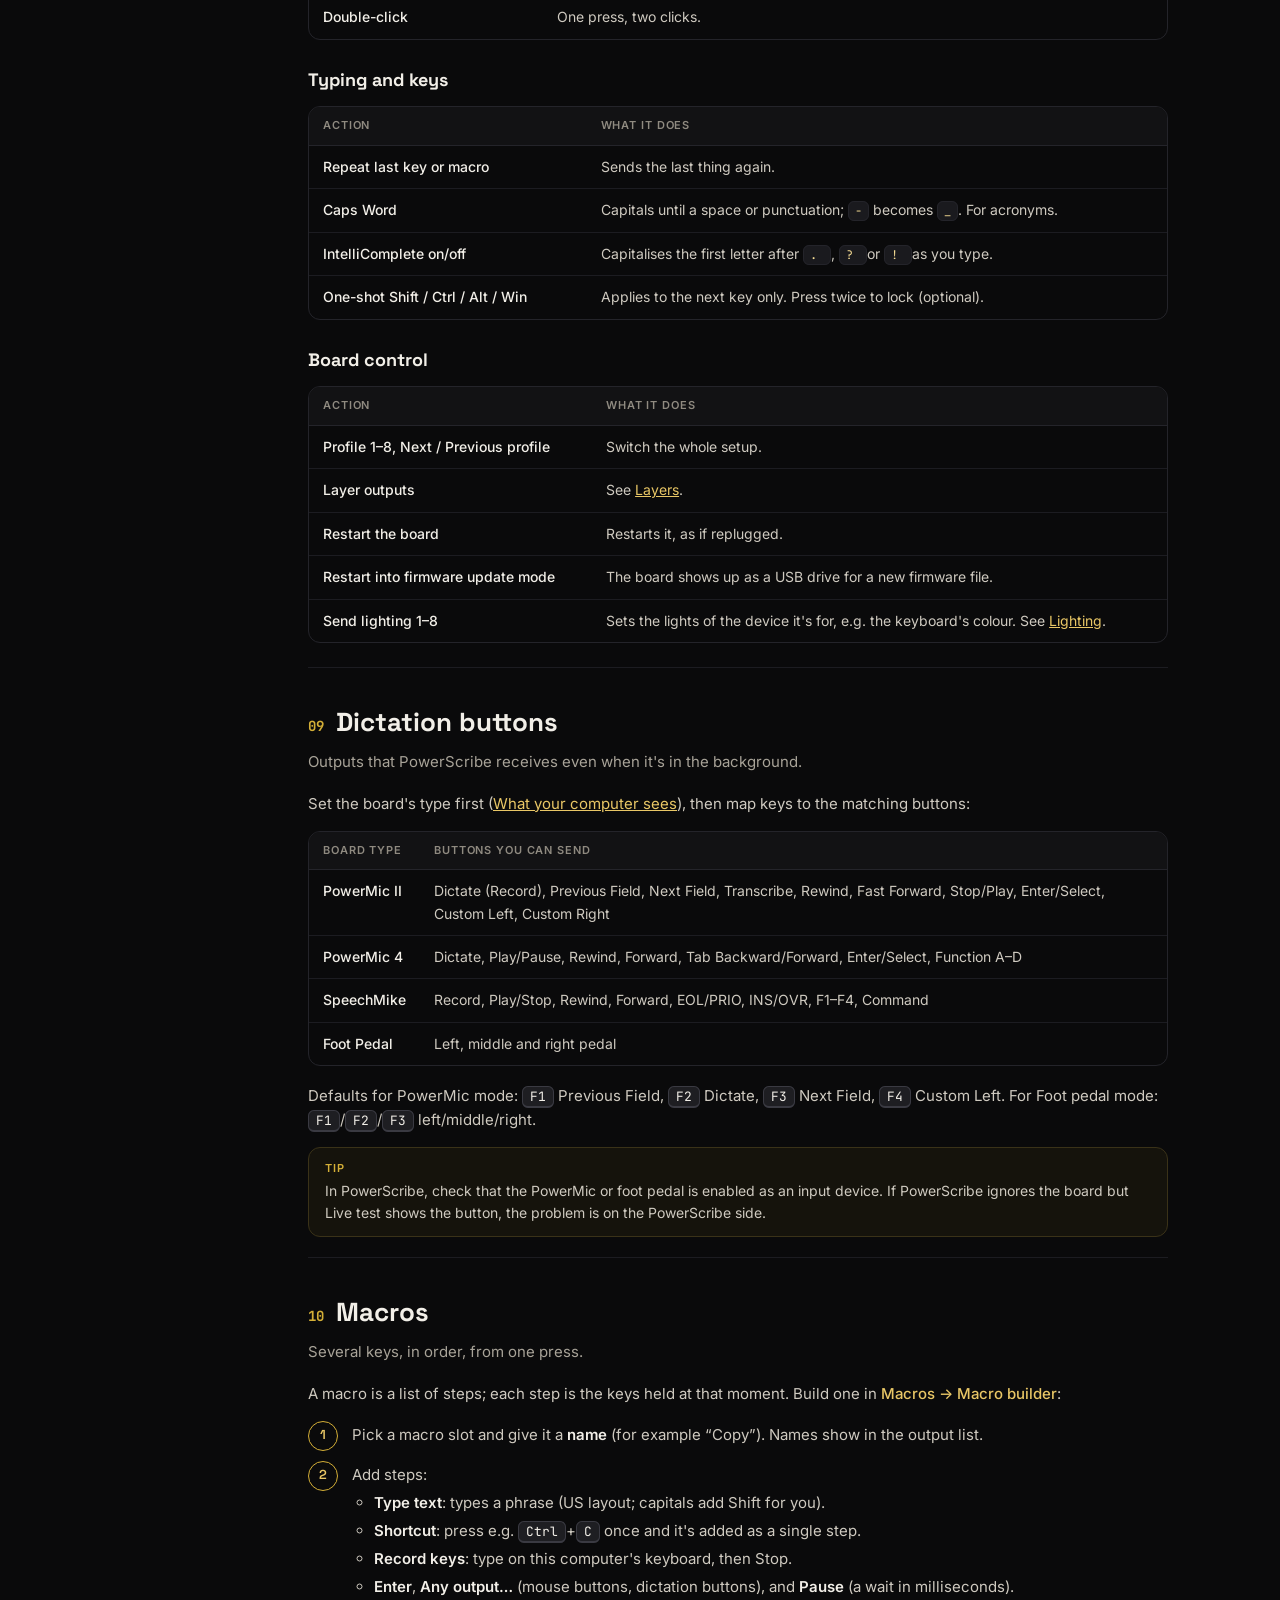
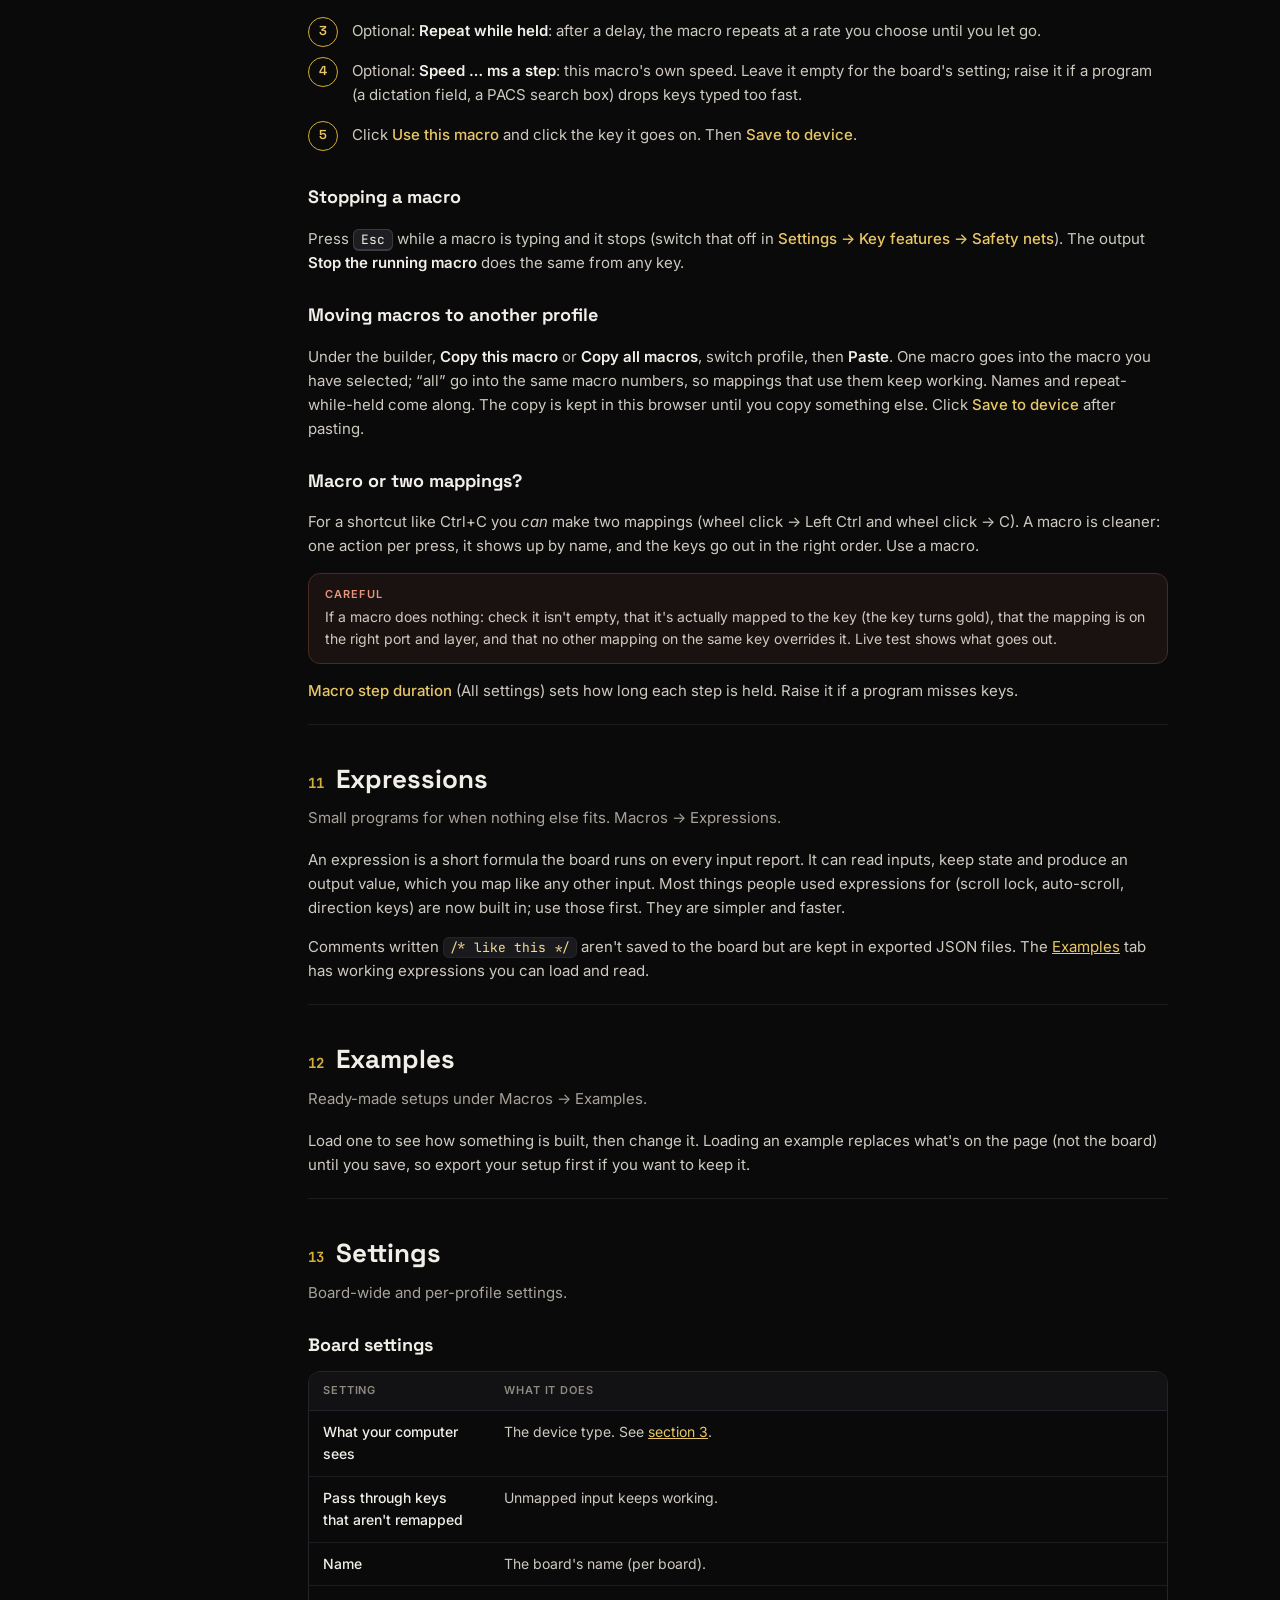
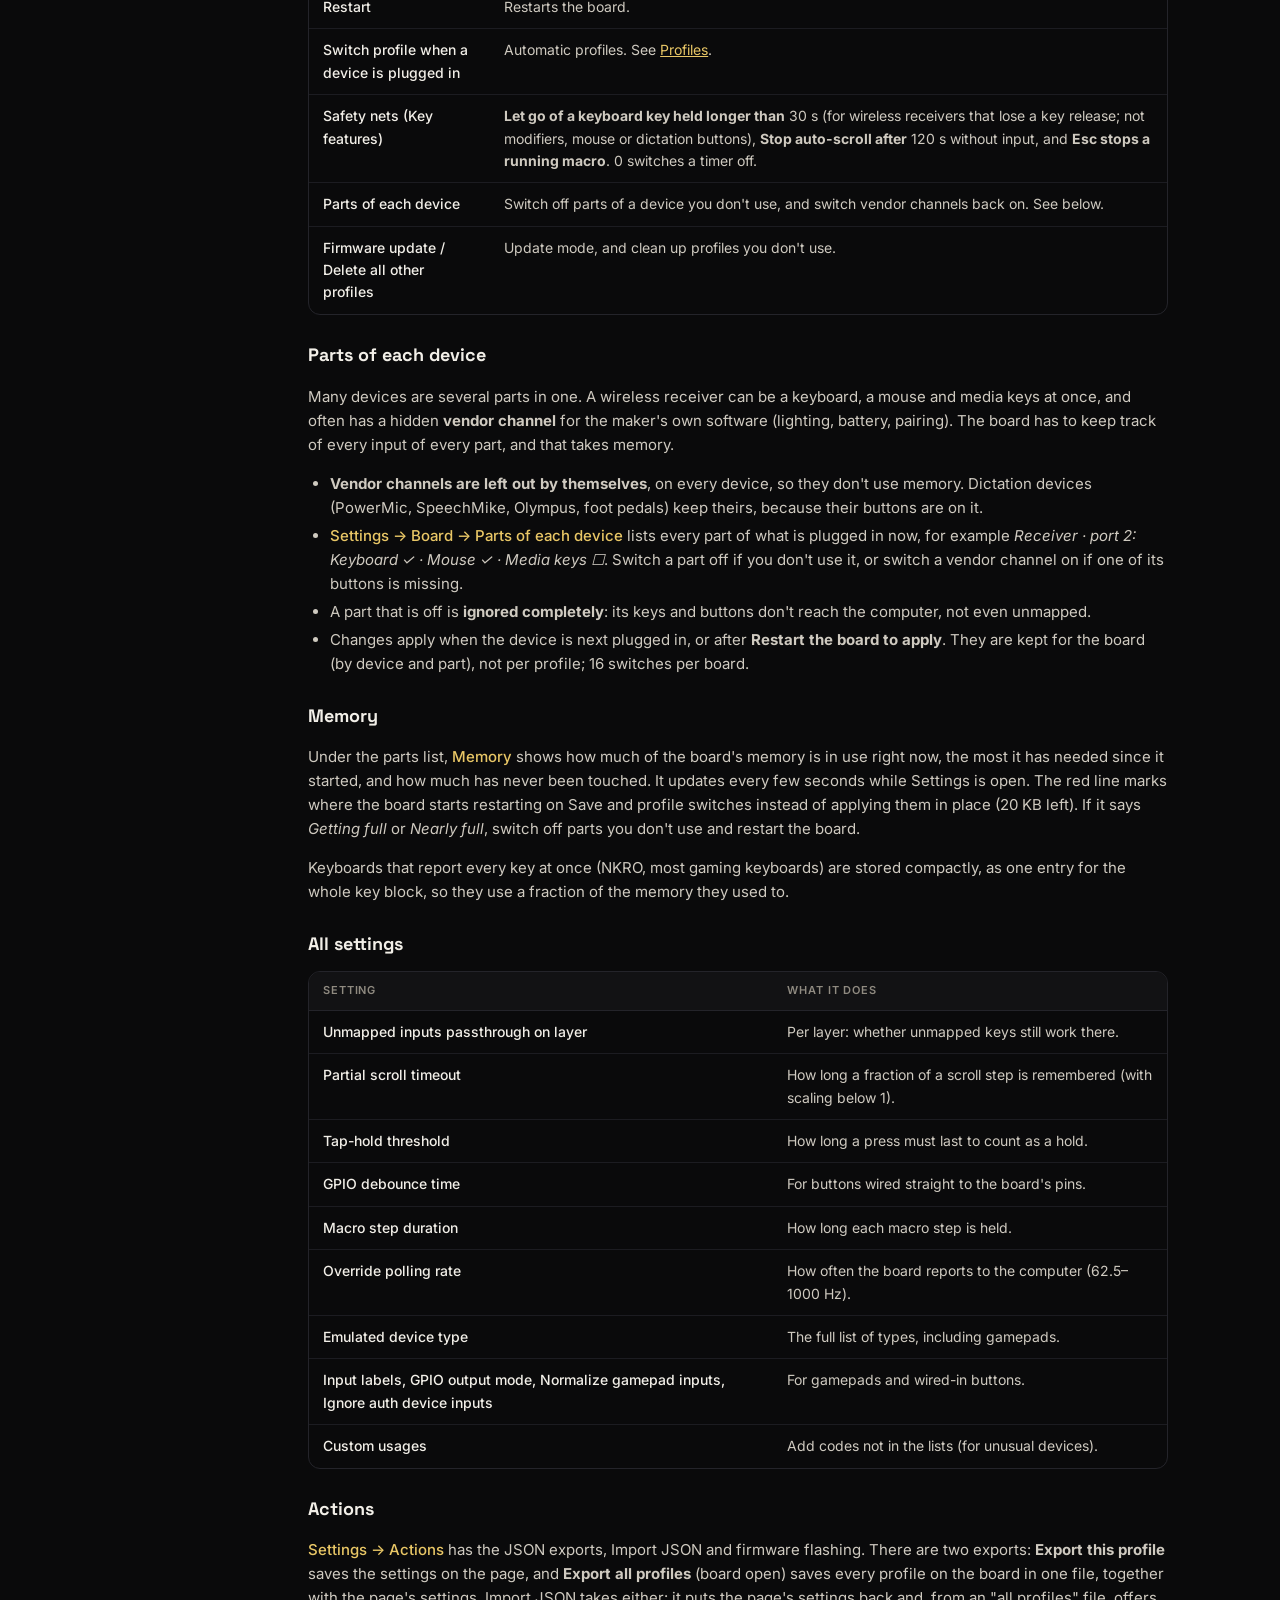
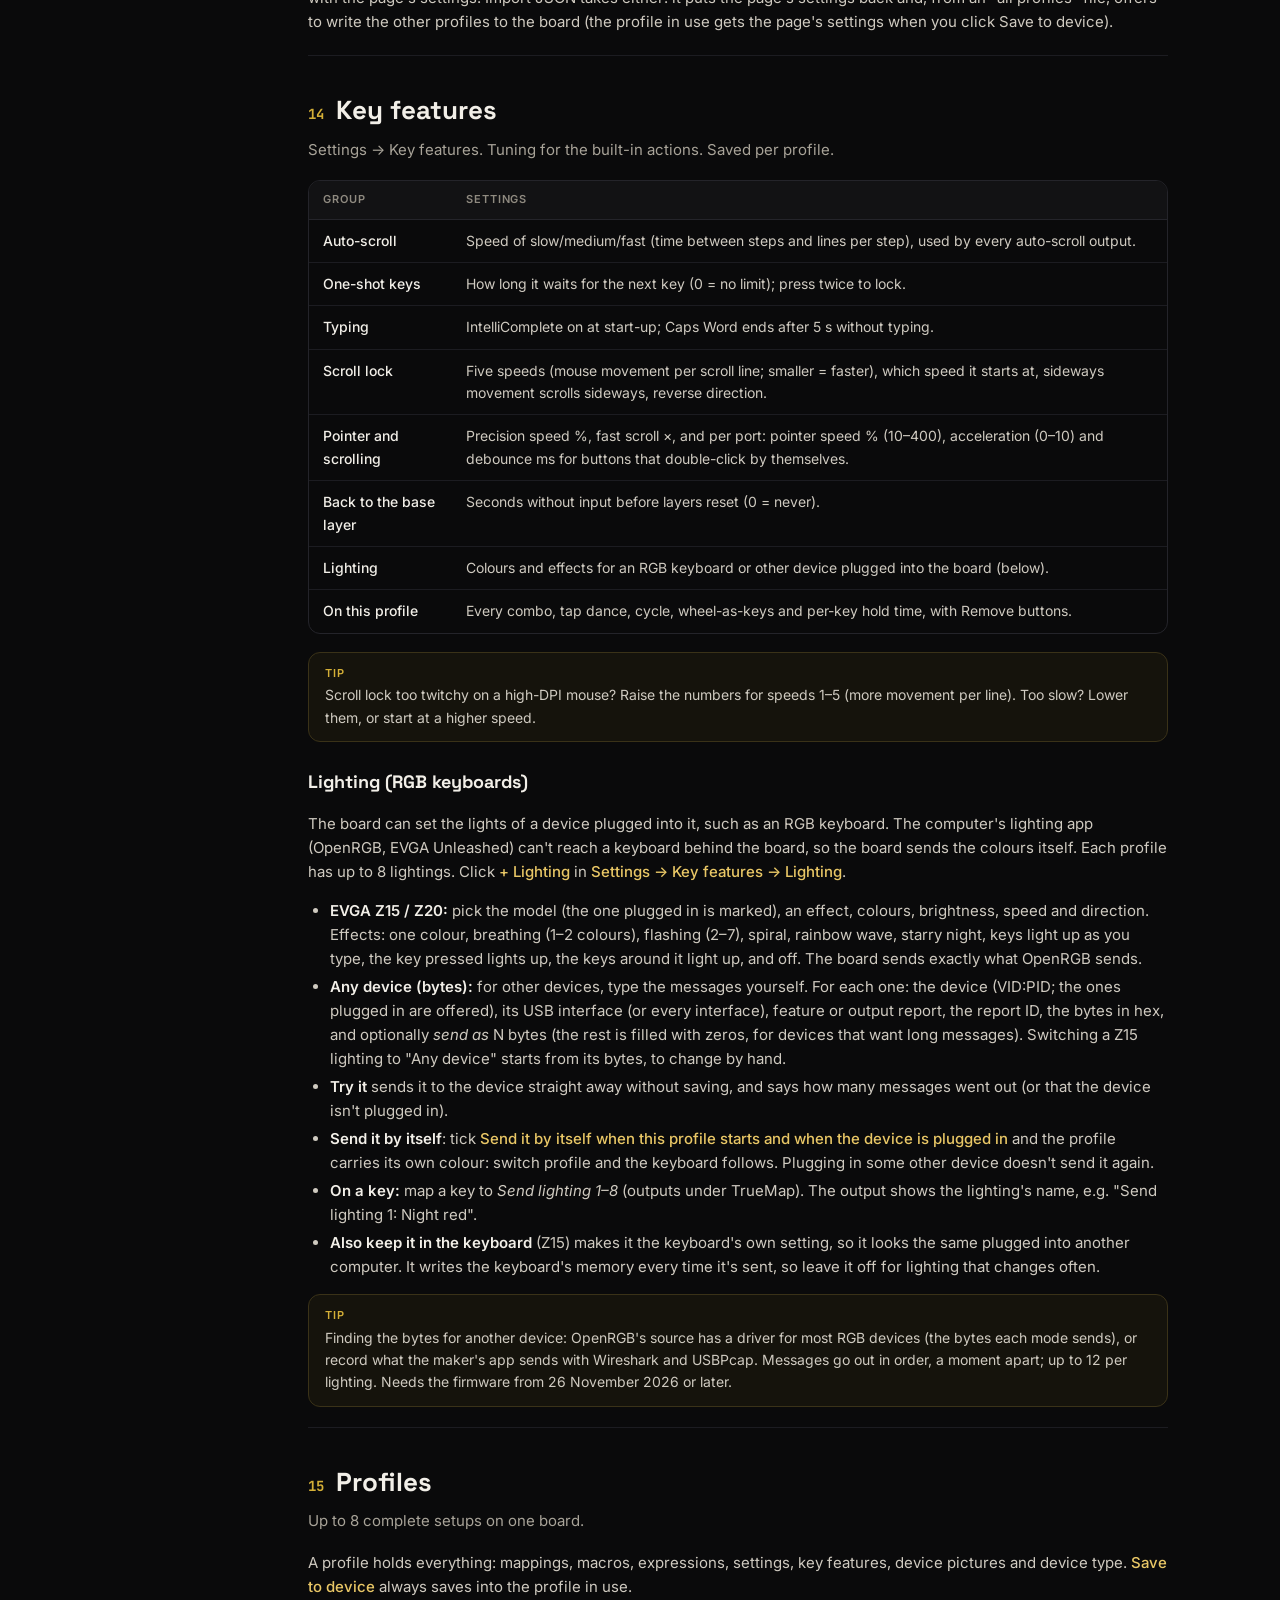
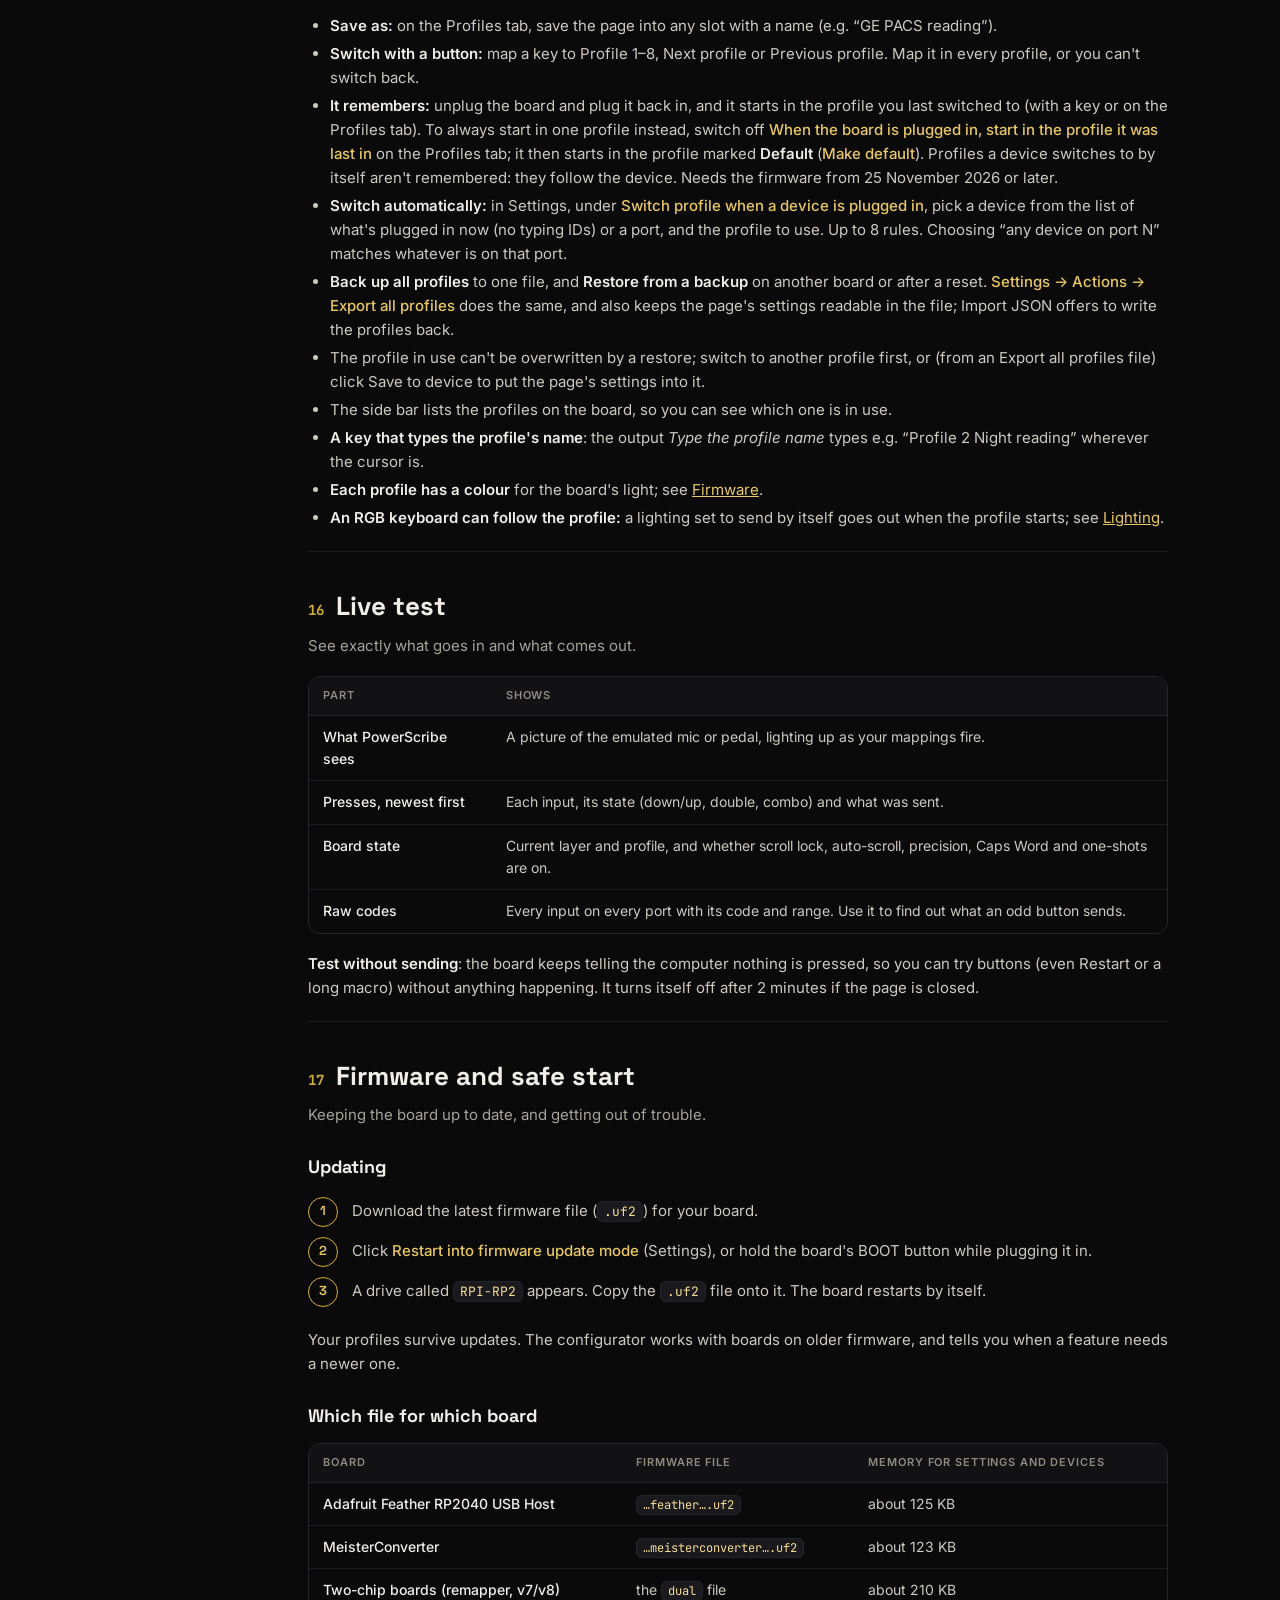
==== commit 49d12bf7: "Update Co-Authored-By: Claude Opus 5.5 <noreply@anthropic.com> Claude-Session: https://claude.ai/cod" ====
--- a/docs.html
+++ b/docs.html
@@ -375,6 +375,7 @@
     <tr><td>Layer outputs</td><td>See <a href="#layers">Layers</a>.</td></tr>
     <tr><td>Restart the board</td><td>Restarts it, as if replugged.</td></tr>
     <tr><td>Restart into firmware update mode</td><td>The board shows up as a USB drive for a new firmware file.</td></tr>
+    <tr><td>Send lighting 1–8</td><td>Sets the lights of the device it's for, e.g. the keyboard's colour. See <a href="#lighting">Lighting</a>.</td></tr>
   </table></div>
 </section>
 
@@ -494,9 +495,22 @@
     <tr><td>Scroll lock</td><td>Five speeds (mouse movement per scroll line; smaller = faster), which speed it starts at, sideways movement scrolls sideways, reverse direction.</td></tr>
     <tr><td>Pointer and scrolling</td><td>Precision speed %, fast scroll ×, and per port: pointer speed % (10–400), acceleration (0–10) and debounce ms for buttons that double-click by themselves.</td></tr>
     <tr><td>Back to the base layer</td><td>Seconds without input before layers reset (0 = never).</td></tr>
+    <tr><td>Lighting</td><td>Colours and effects for an RGB keyboard or other device plugged into the board (below).</td></tr>
     <tr><td>On this profile</td><td>Every combo, tap dance, cycle, wheel-as-keys and per-key hold time, with Remove buttons.</td></tr>
   </table></div>
   <div class="tip"><p>Scroll lock too twitchy on a high-DPI mouse? Raise the numbers for speeds 1–5 (more movement per line). Too slow? Lower them, or start at a higher speed.</p></div>
+
+  <h3 id="lighting">Lighting (RGB keyboards)</h3>
+  <p>The board can set the lights of a device plugged into it, such as an RGB keyboard. The computer's lighting app (OpenRGB, EVGA Unleashed) can't reach a keyboard behind the board, so the board sends the colours itself. Each profile has up to 8 lightings. Click <span class="path">+ Lighting</span> in <span class="path">Settings → Key features → Lighting</span>.</p>
+  <ul>
+    <li><strong>EVGA Z15 / Z20:</strong> pick the model (the one plugged in is marked), an effect, colours, brightness, speed and direction. Effects: one colour, breathing (1–2 colours), flashing (2–7), spiral, rainbow wave, starry night, keys light up as you type, the key pressed lights up, the keys around it light up, and off. The board sends exactly what OpenRGB sends.</li>
+    <li><strong>Any device (bytes):</strong> for other devices, type the messages yourself. For each one: the device (VID:PID; the ones plugged in are offered), its USB interface (or every interface), feature or output report, the report ID, the bytes in hex, and optionally <em>send as</em> N bytes (the rest is filled with zeros, for devices that want long messages). Switching a Z15 lighting to "Any device" starts from its bytes, to change by hand.</li>
+    <li><strong>Try it</strong> sends it to the device straight away without saving, and says how many messages went out (or that the device isn't plugged in).</li>
+    <li><strong>Send it by itself</strong>: tick <span class="path">Send it by itself when this profile starts and when the device is plugged in</span> and the profile carries its own colour: switch profile and the keyboard follows. Plugging in some other device doesn't send it again.</li>
+    <li><strong>On a key:</strong> map a key to <em>Send lighting 1–8</em> (outputs under TrueMap). The output shows the lighting's name, e.g. "Send lighting 1: Night red".</li>
+    <li><strong>Also keep it in the keyboard</strong> (Z15) makes it the keyboard's own setting, so it looks the same plugged into another computer. It writes the keyboard's memory every time it's sent, so leave it off for lighting that changes often.</li>
+  </ul>
+  <div class="tip"><p>Finding the bytes for another device: OpenRGB's source has a driver for most RGB devices (the bytes each mode sends), or record what the maker's app sends with Wireshark and USBPcap. Messages go out in order, a moment apart; up to 12 per lighting. Needs the firmware from 26 November 2026 or later.</p></div>
 </section>
 
 <!-- ============================================================ -->
@@ -514,6 +528,7 @@
     <li>The side bar lists the profiles on the board, so you can see which one is in use.</li>
     <li><strong>A key that types the profile's name</strong>: the output <em>Type the profile name</em> types e.g. “Profile 2 Night reading” wherever the cursor is.</li>
     <li><strong>Each profile has a colour</strong> for the board's light; see <a href="#firmware">Firmware</a>.</li>
+    <li><strong>An RGB keyboard can follow the profile:</strong> a lighting set to send by itself goes out when the profile starts; see <a href="#lighting">Lighting</a>.</li>
   </ul>
 </section>
 
@@ -639,6 +654,8 @@
     <tr><td>The page loaded the board's settings over mine</td><td>Settings load as soon as the board opens. Turn that off for the board in Settings → Board. Settings from an imported file or an example are never replaced.</td></tr>
     <tr><td>A key keeps going as if held down</td><td>The wireless receiver lost the key's release. The board lets go of it after 30 s by itself; set a shorter time in Settings → Key features → Safety nets.</td></tr>
     <tr><td>The page asks "Leave site?" when closing</td><td>The page has changes the board doesn't have yet. Click Save to device first, or leave to throw them away.</td></tr>
+    <tr><td>Lighting: Try it says nothing was sent</td><td>The device isn't plugged into the board, or not on that interface. For the Z15, check the model (US / ISO, Z15 / Z20) matches.</td></tr>
+    <tr><td>The keyboard's colour goes back after a while</td><td>Tick <span class="path">Send it by itself</span> so it's sent again whenever the keyboard is plugged in or the profile starts, or <span class="path">Also keep it in the keyboard</span>.</td></tr>
     <tr><td>"Needs the latest firmware"</td><td>Update the board (section 17). The settings stay on the page and in saved files meanwhile.</td></tr>
   </table></div>
 </section>
@@ -656,6 +673,7 @@
     <tr><td>Board name</td><td>24 characters</td></tr>
     <tr><td>Memory (Feather / MeisterConverter)</td><td>about 125 / 123 KB; Save restarts the board when under 20 KB is left</td></tr>
     <tr><td>Profile name</td><td>20 characters</td></tr>
+    <tr><td>Lightings</td><td>8 per profile; up to 12 messages each, 63 bytes typed per message, sent as up to 1023</td></tr>
     <tr><td>Scroll lock speeds</td><td>5</td></tr>
     <tr><td>Test without sending</td><td>Turns off after 2 minutes without the page</td></tr>
     <tr><td>Safe start</td><td>Esc held 2 s, within 8 s of power-up</td></tr>
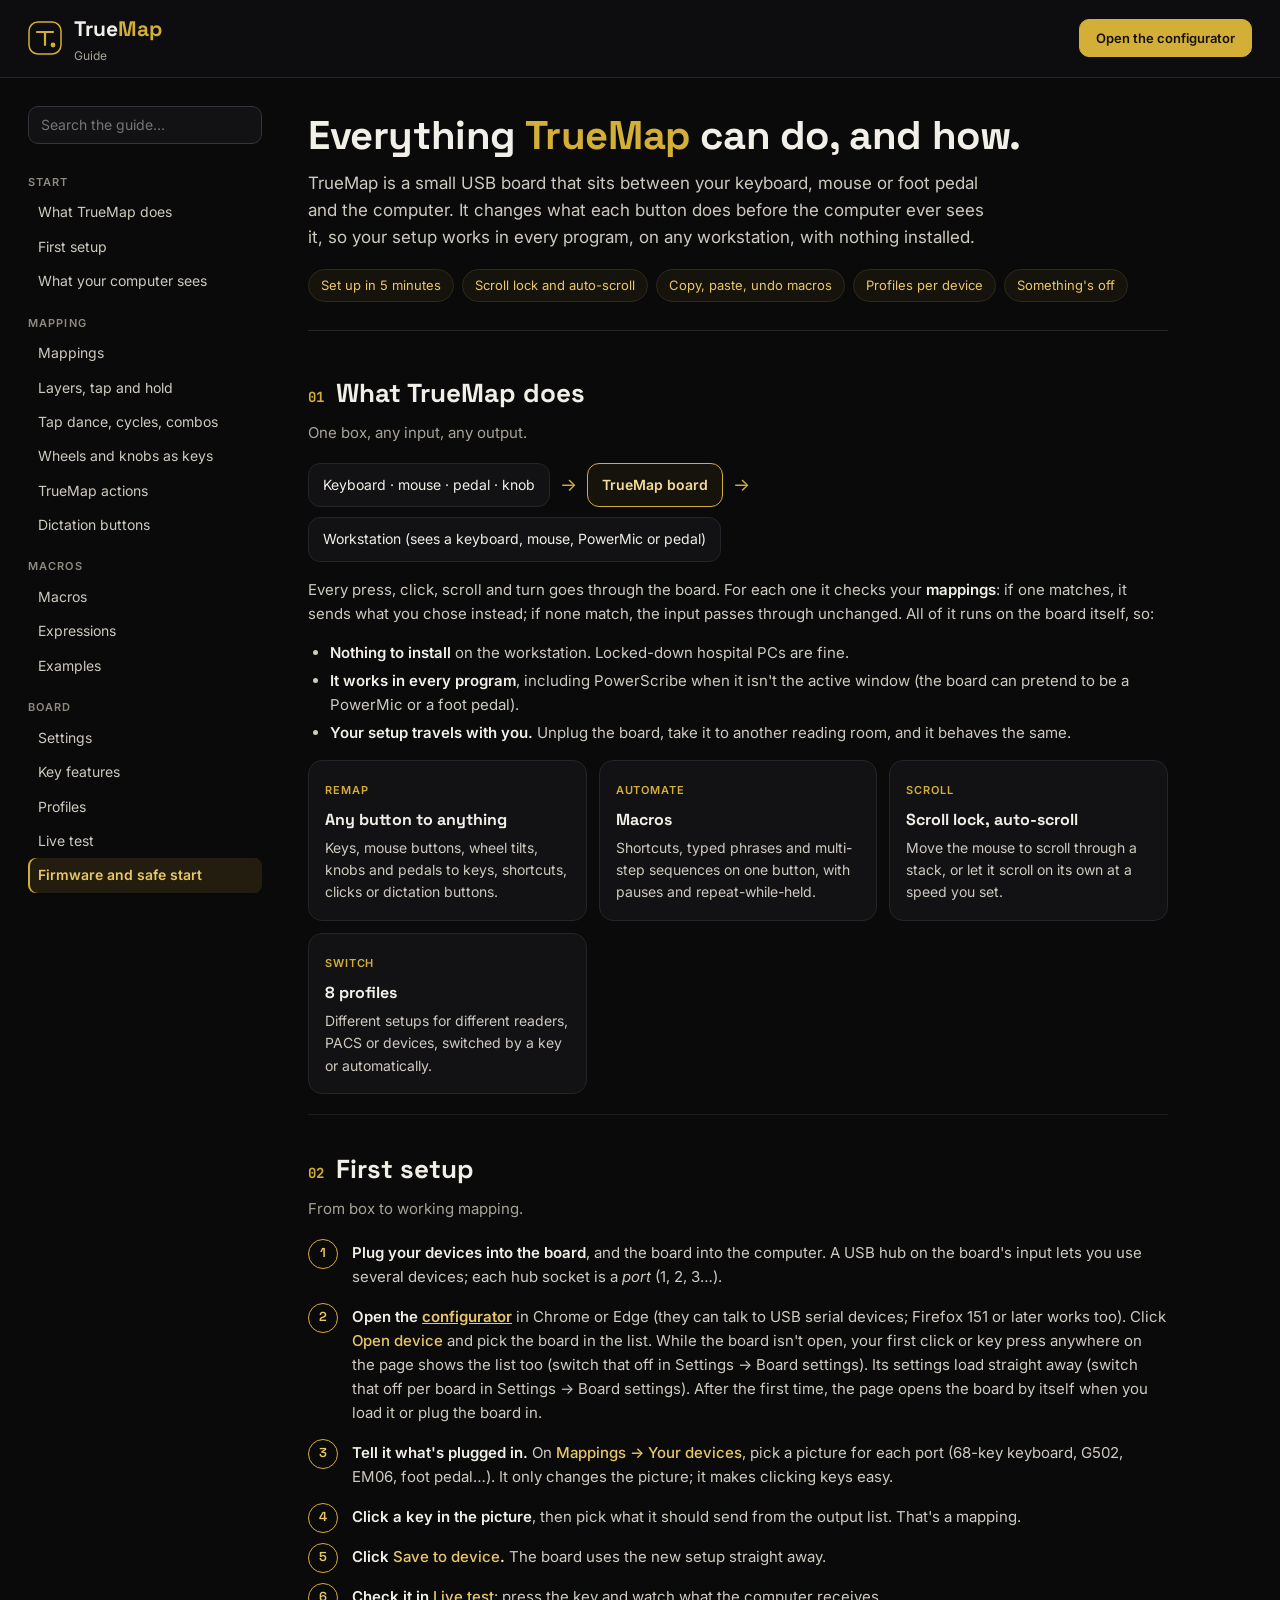
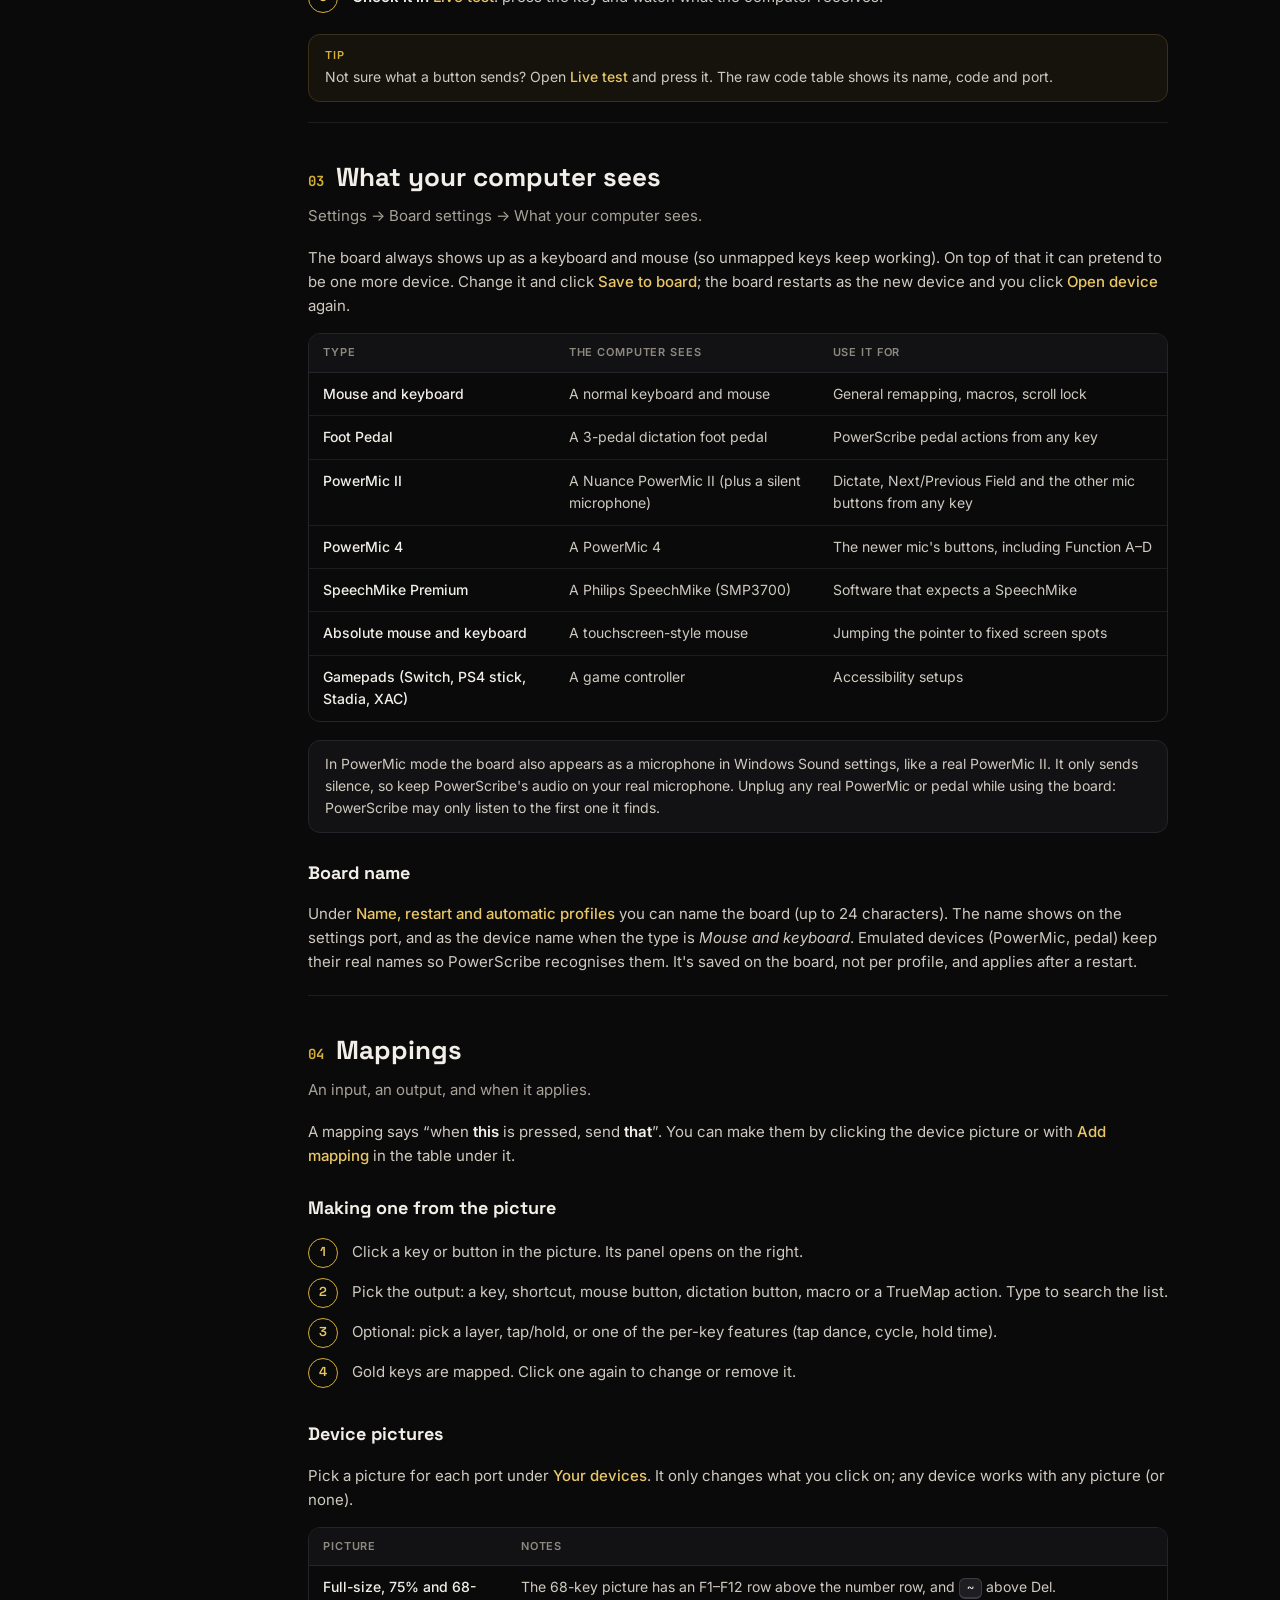
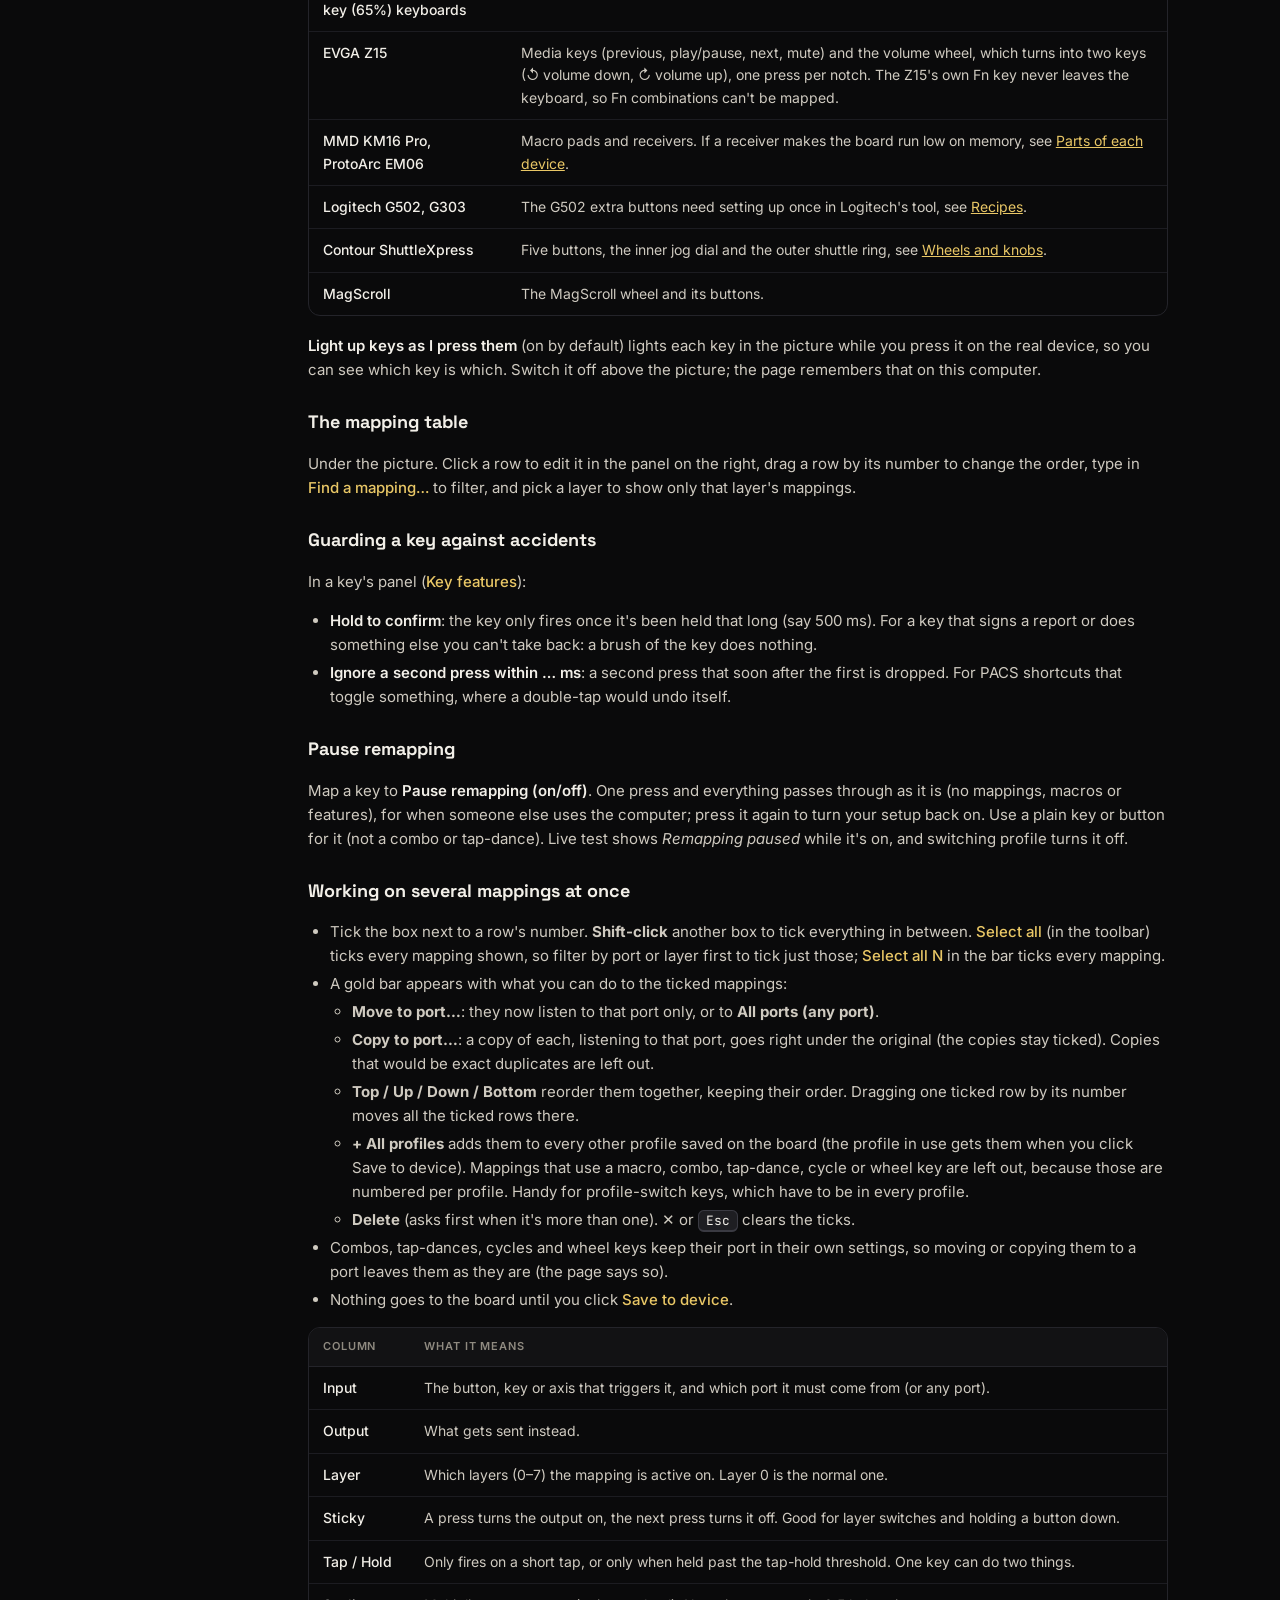
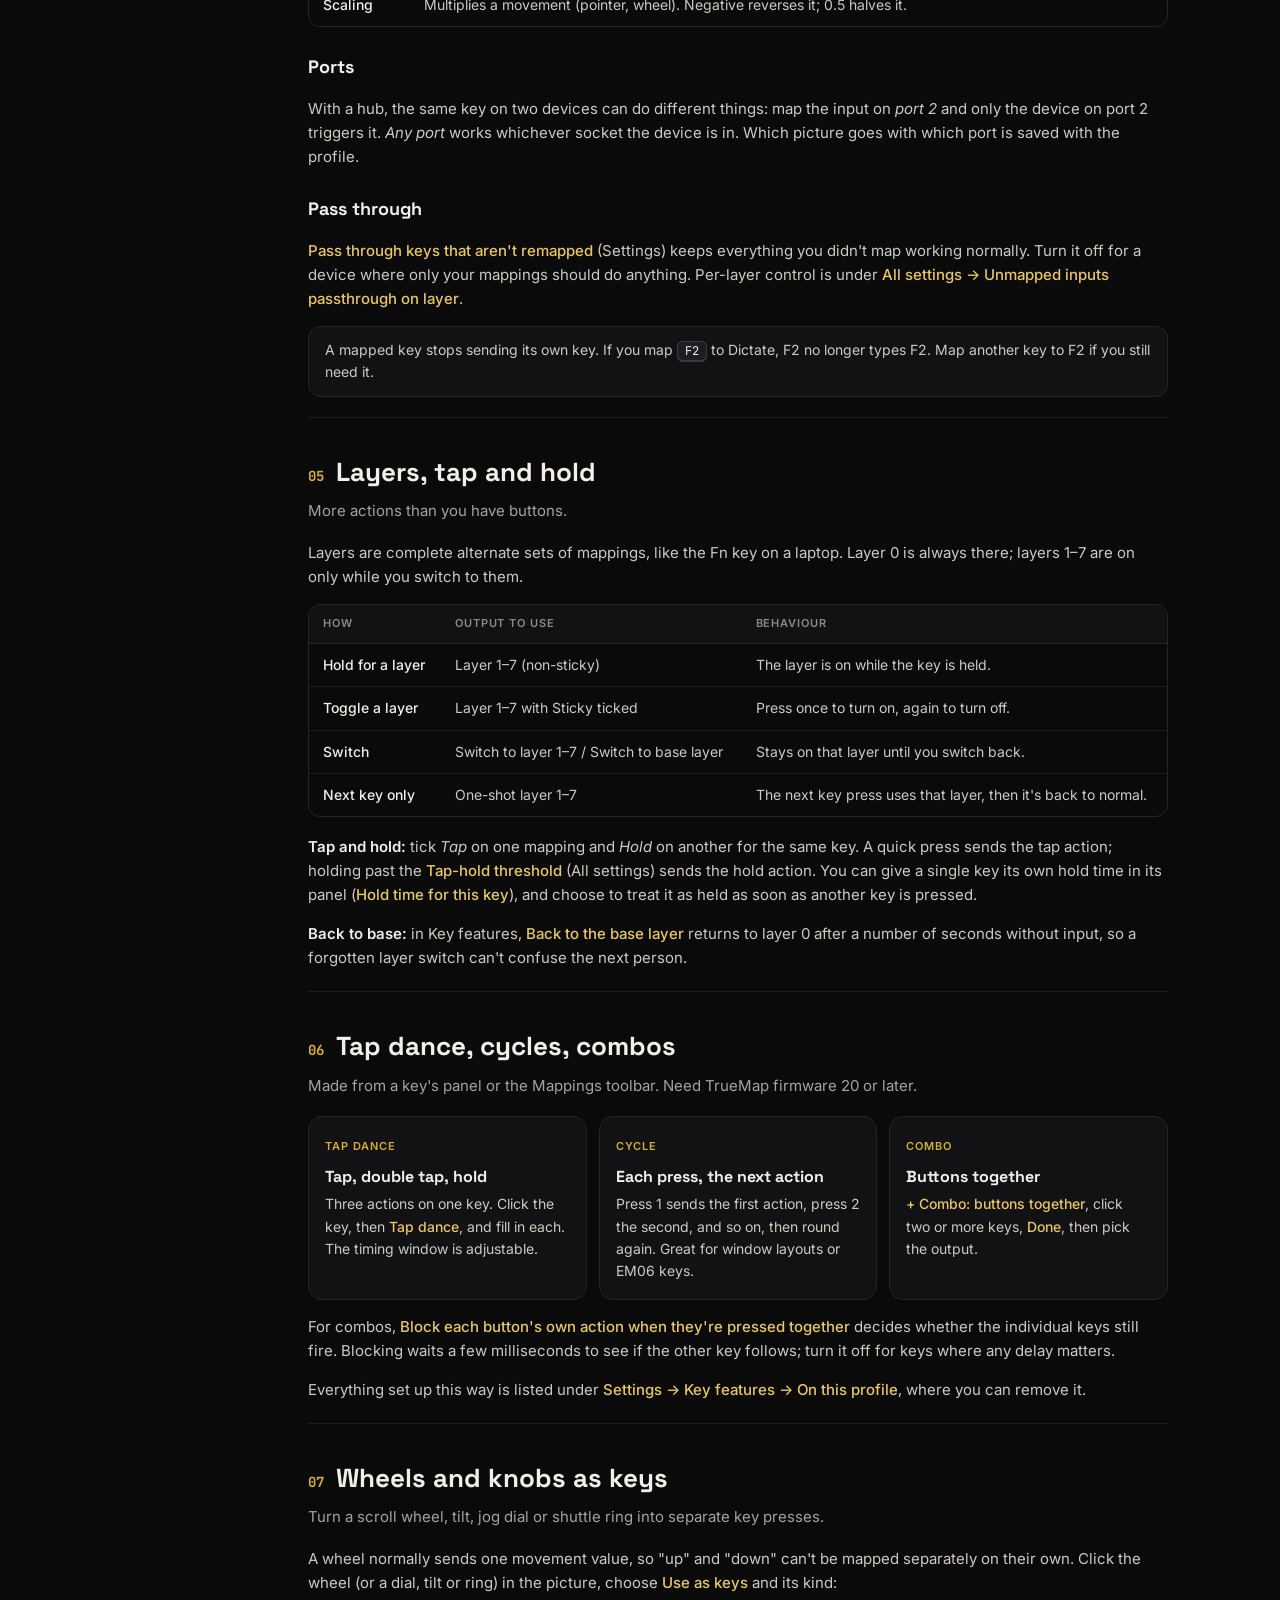
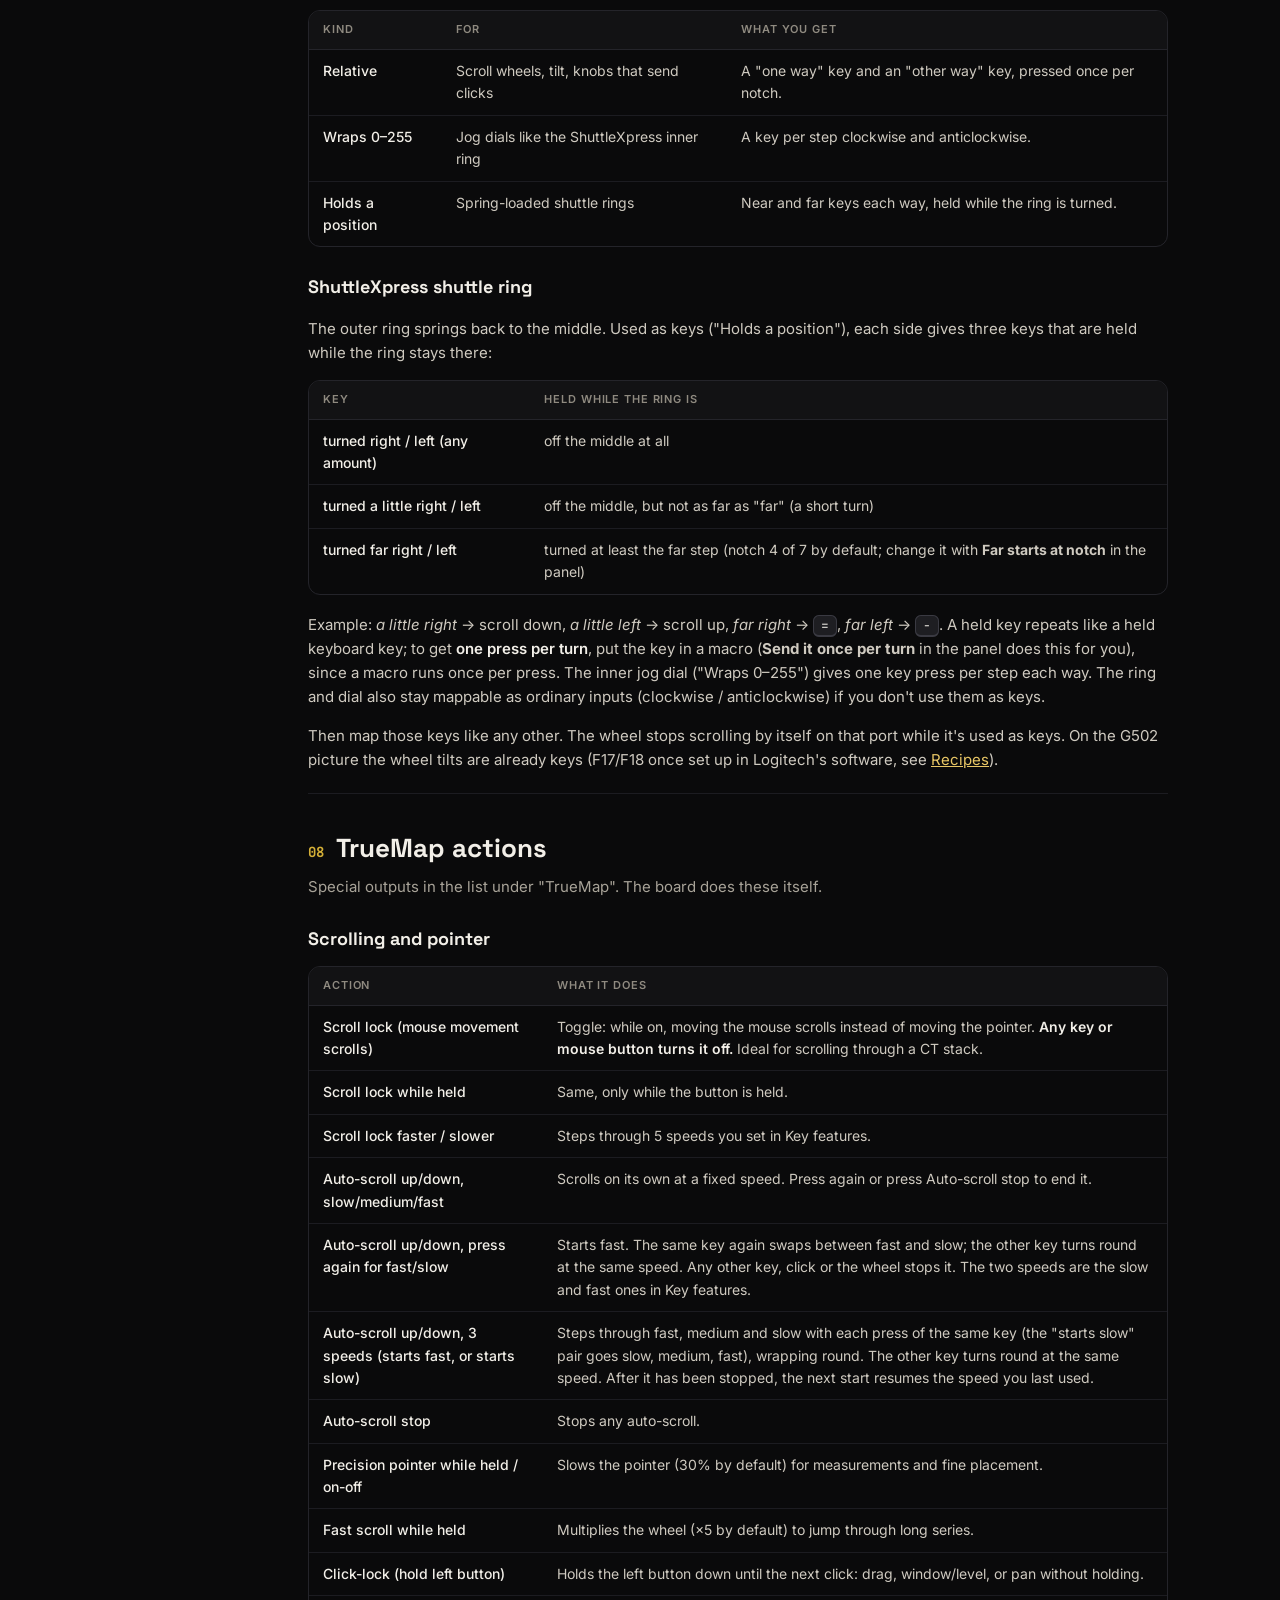
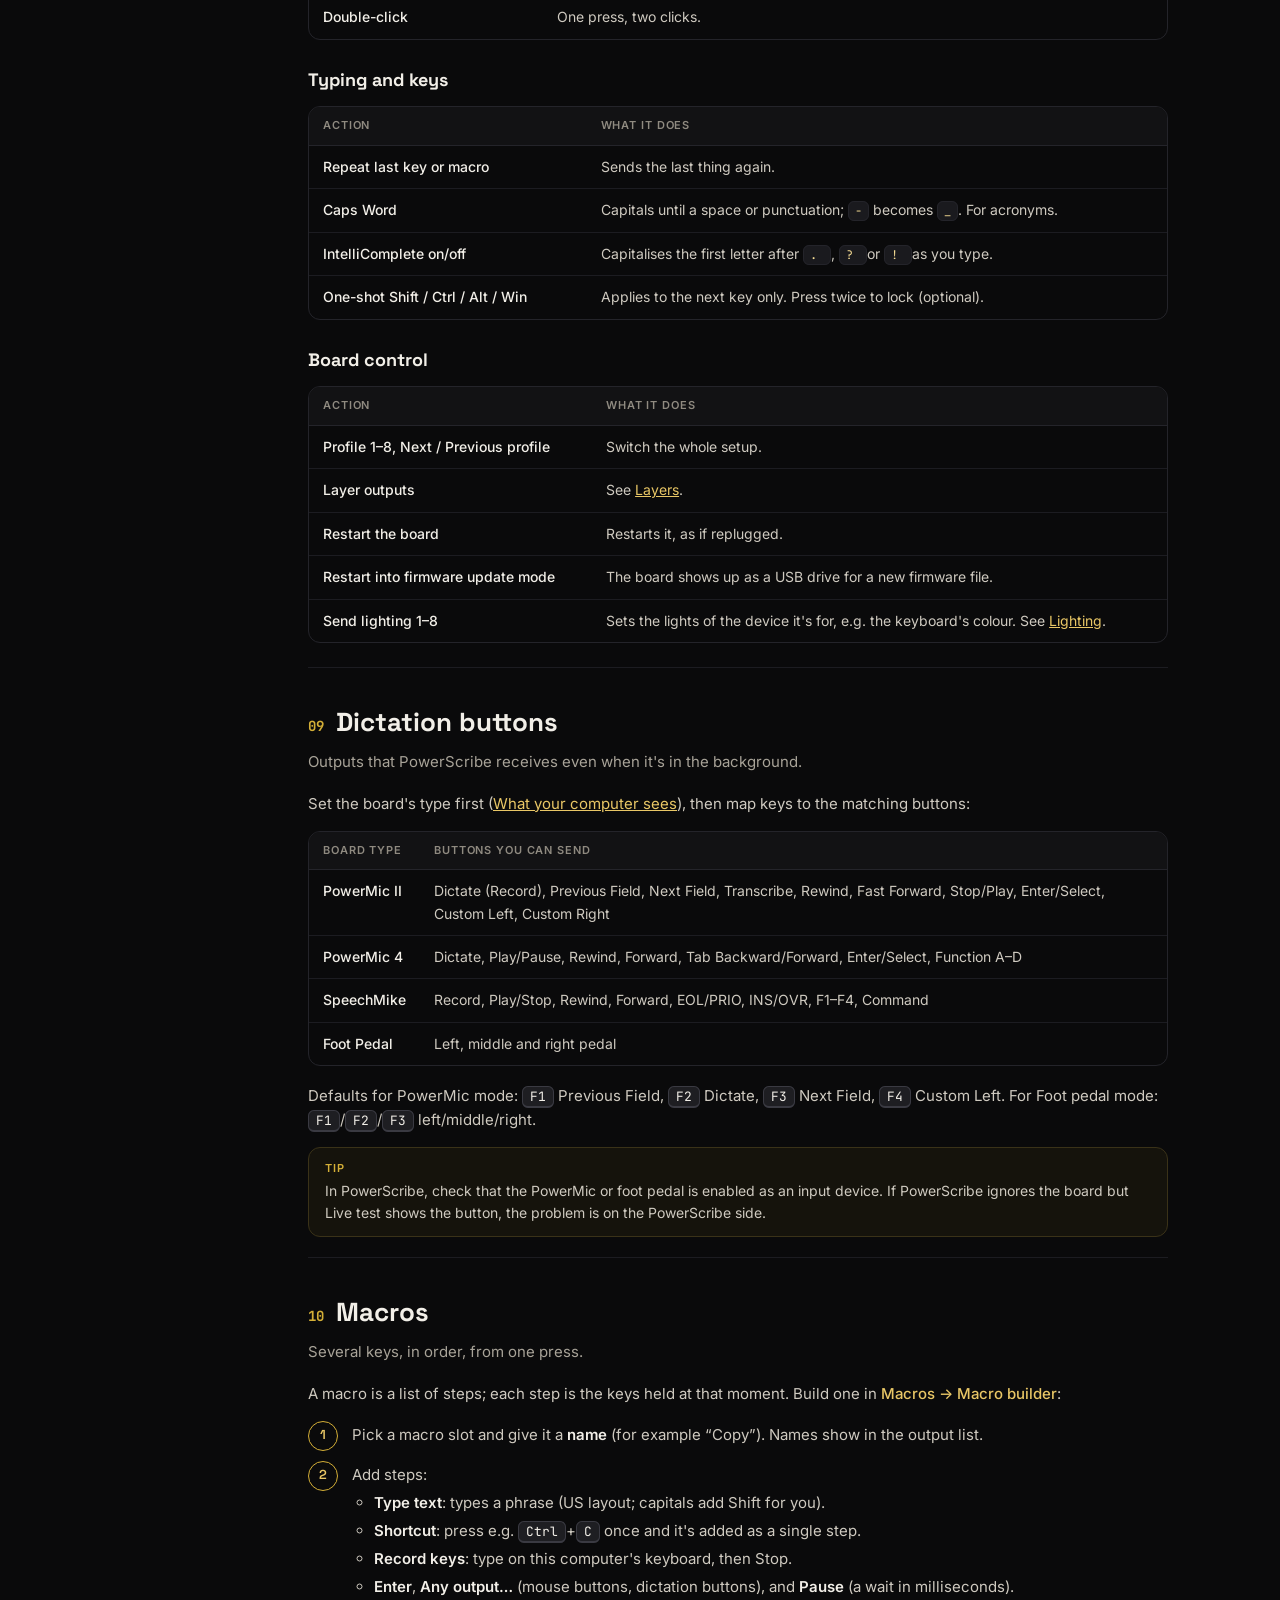
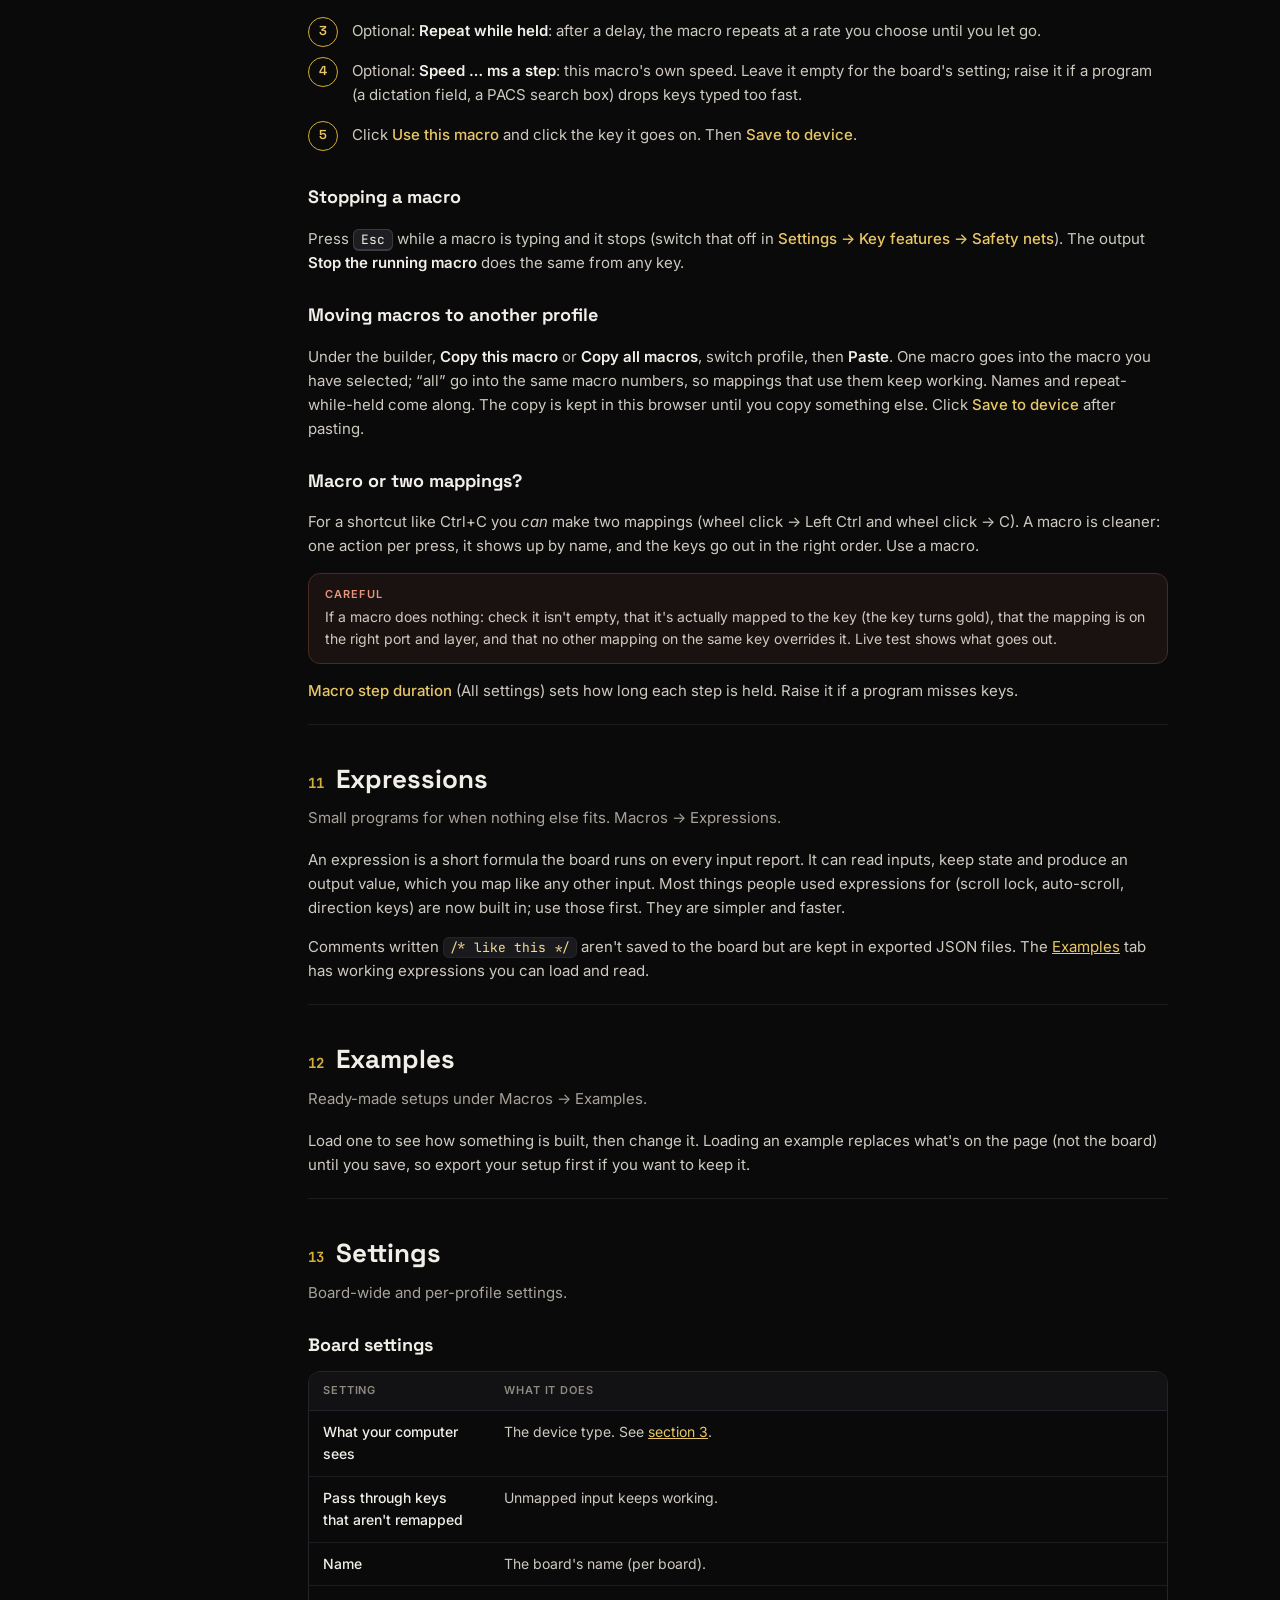
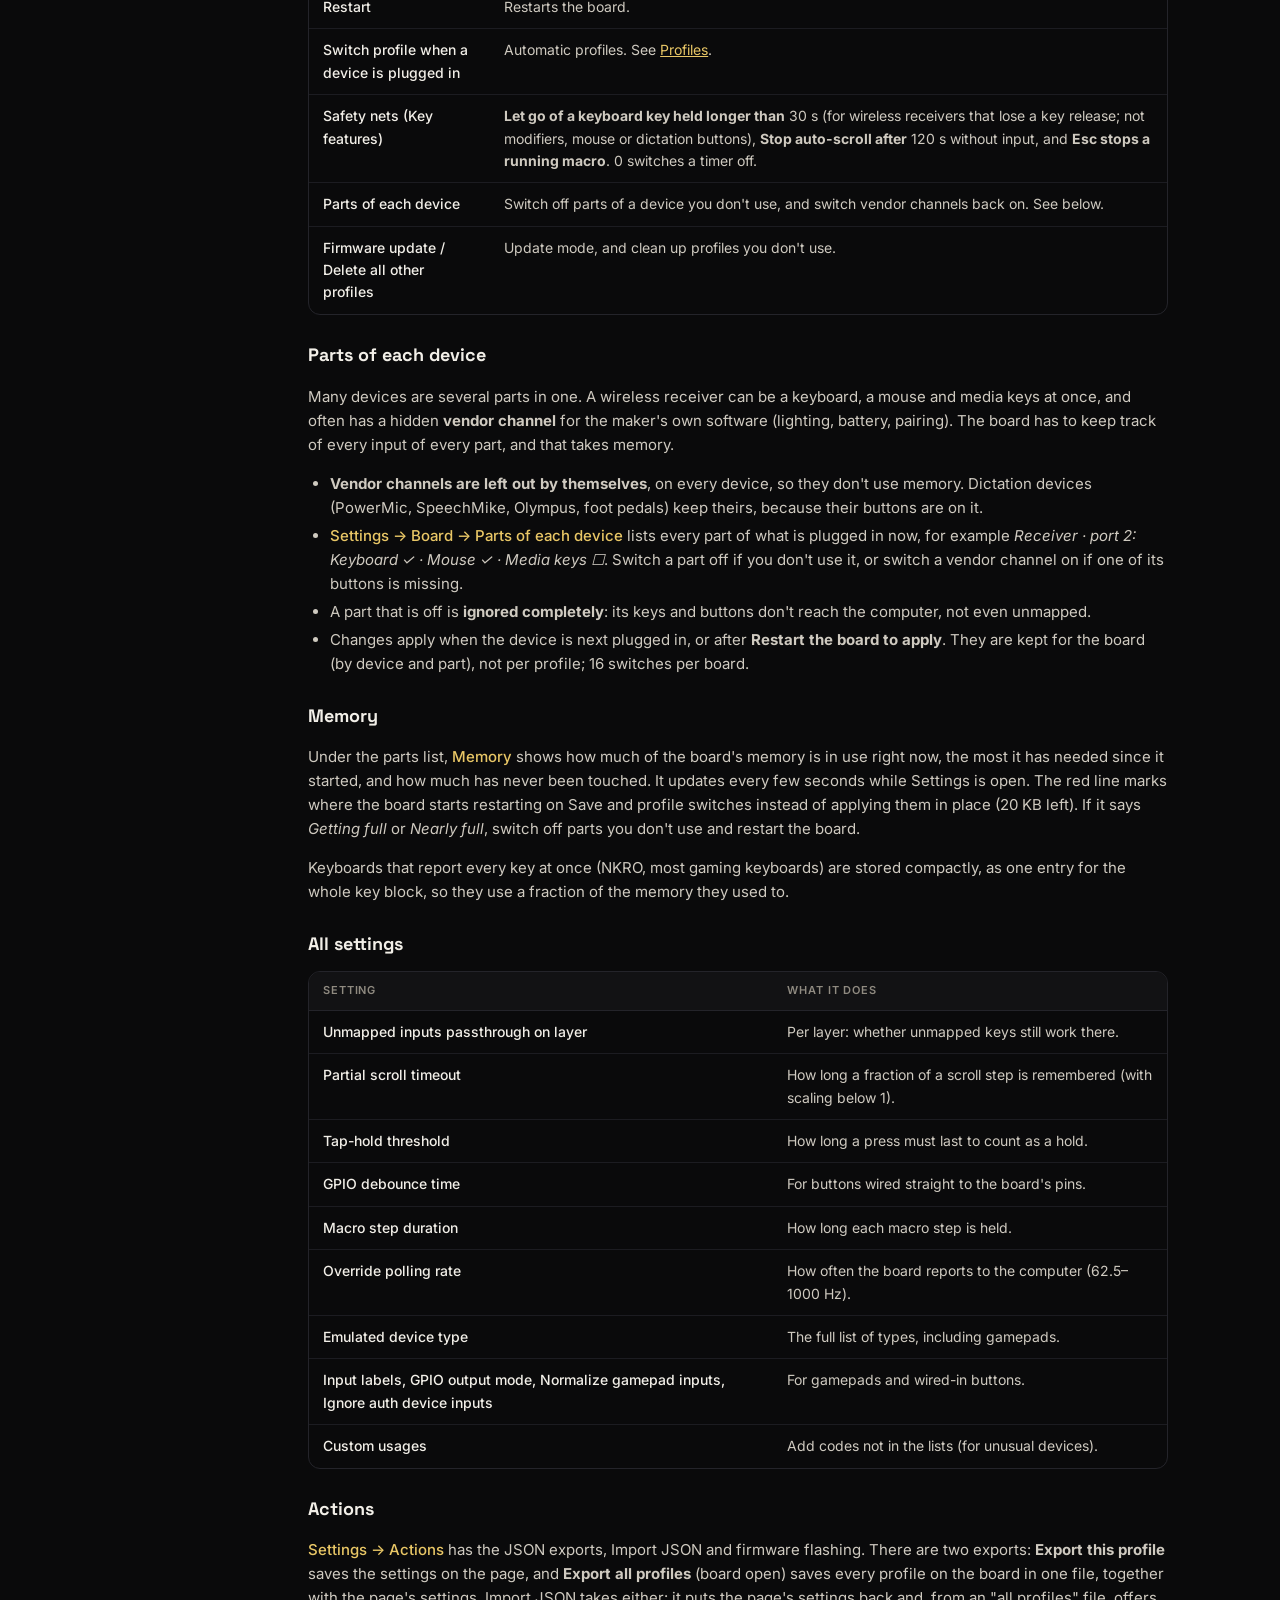
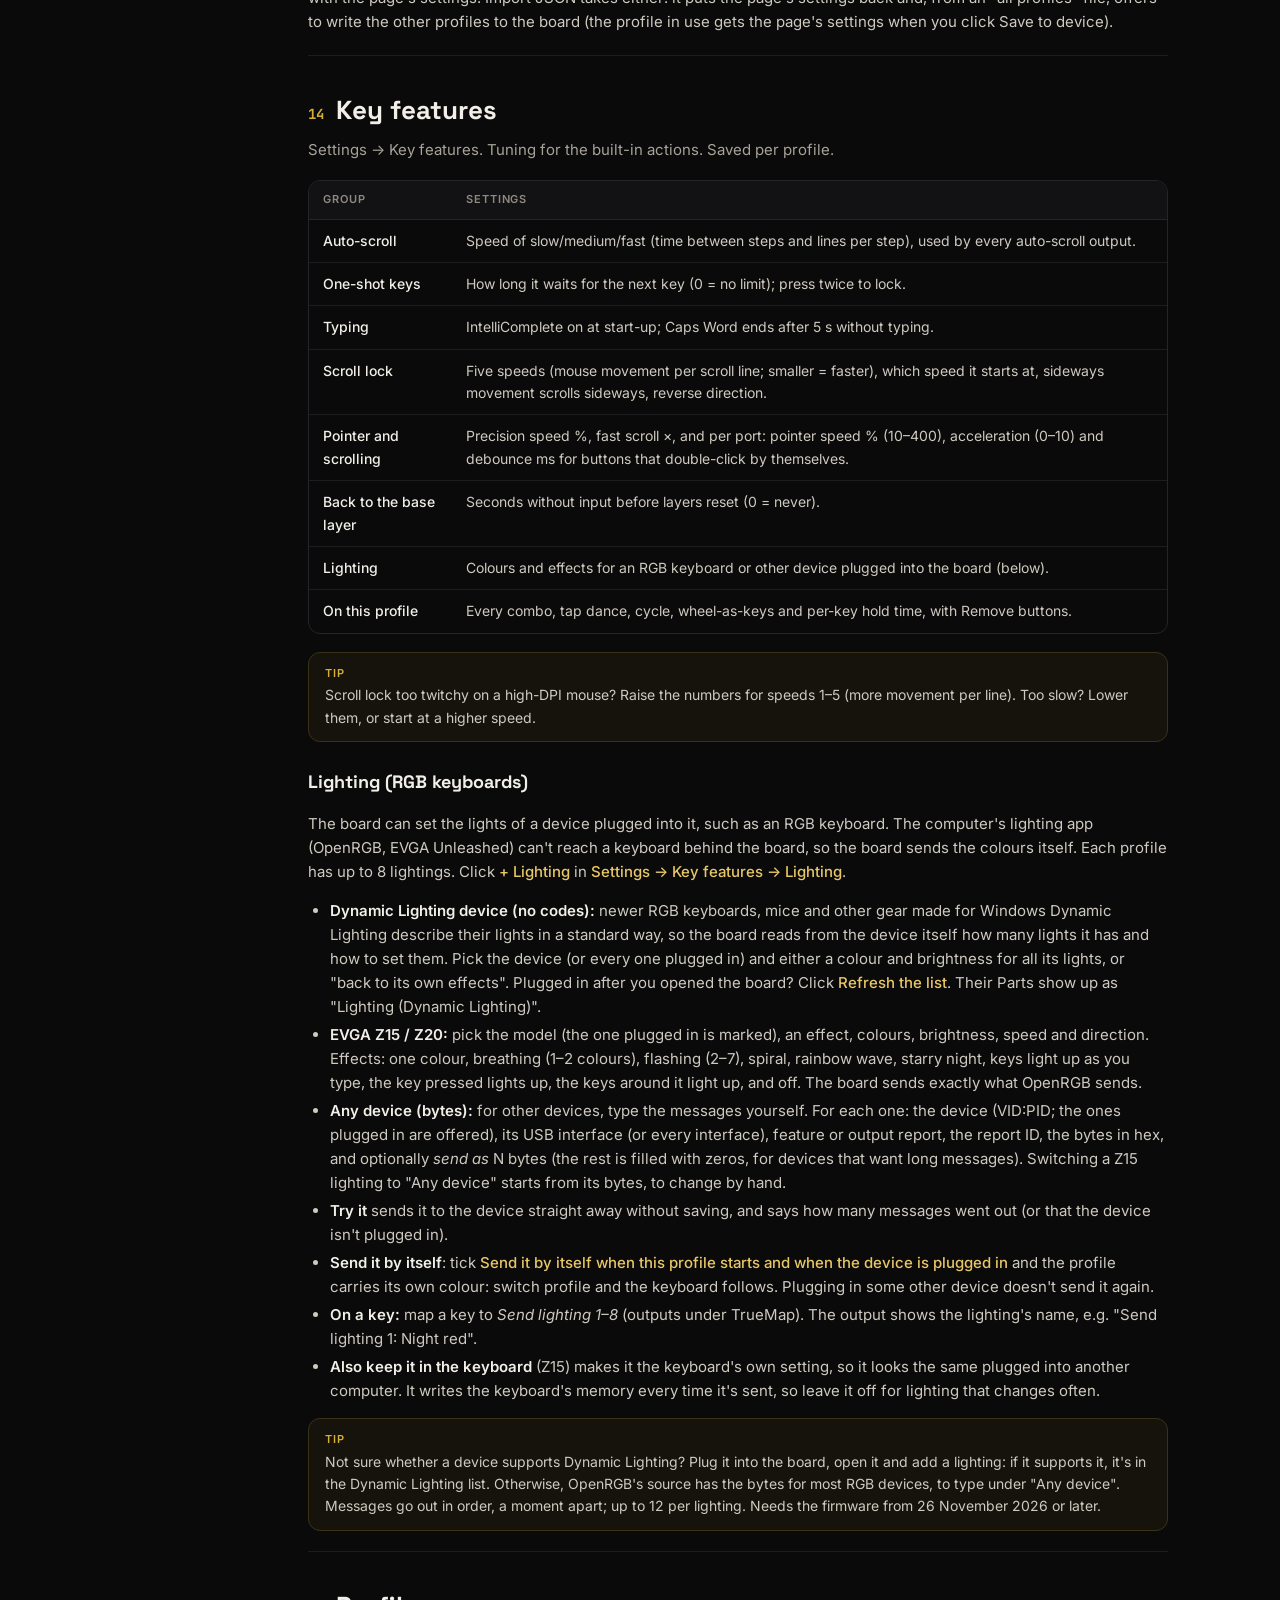
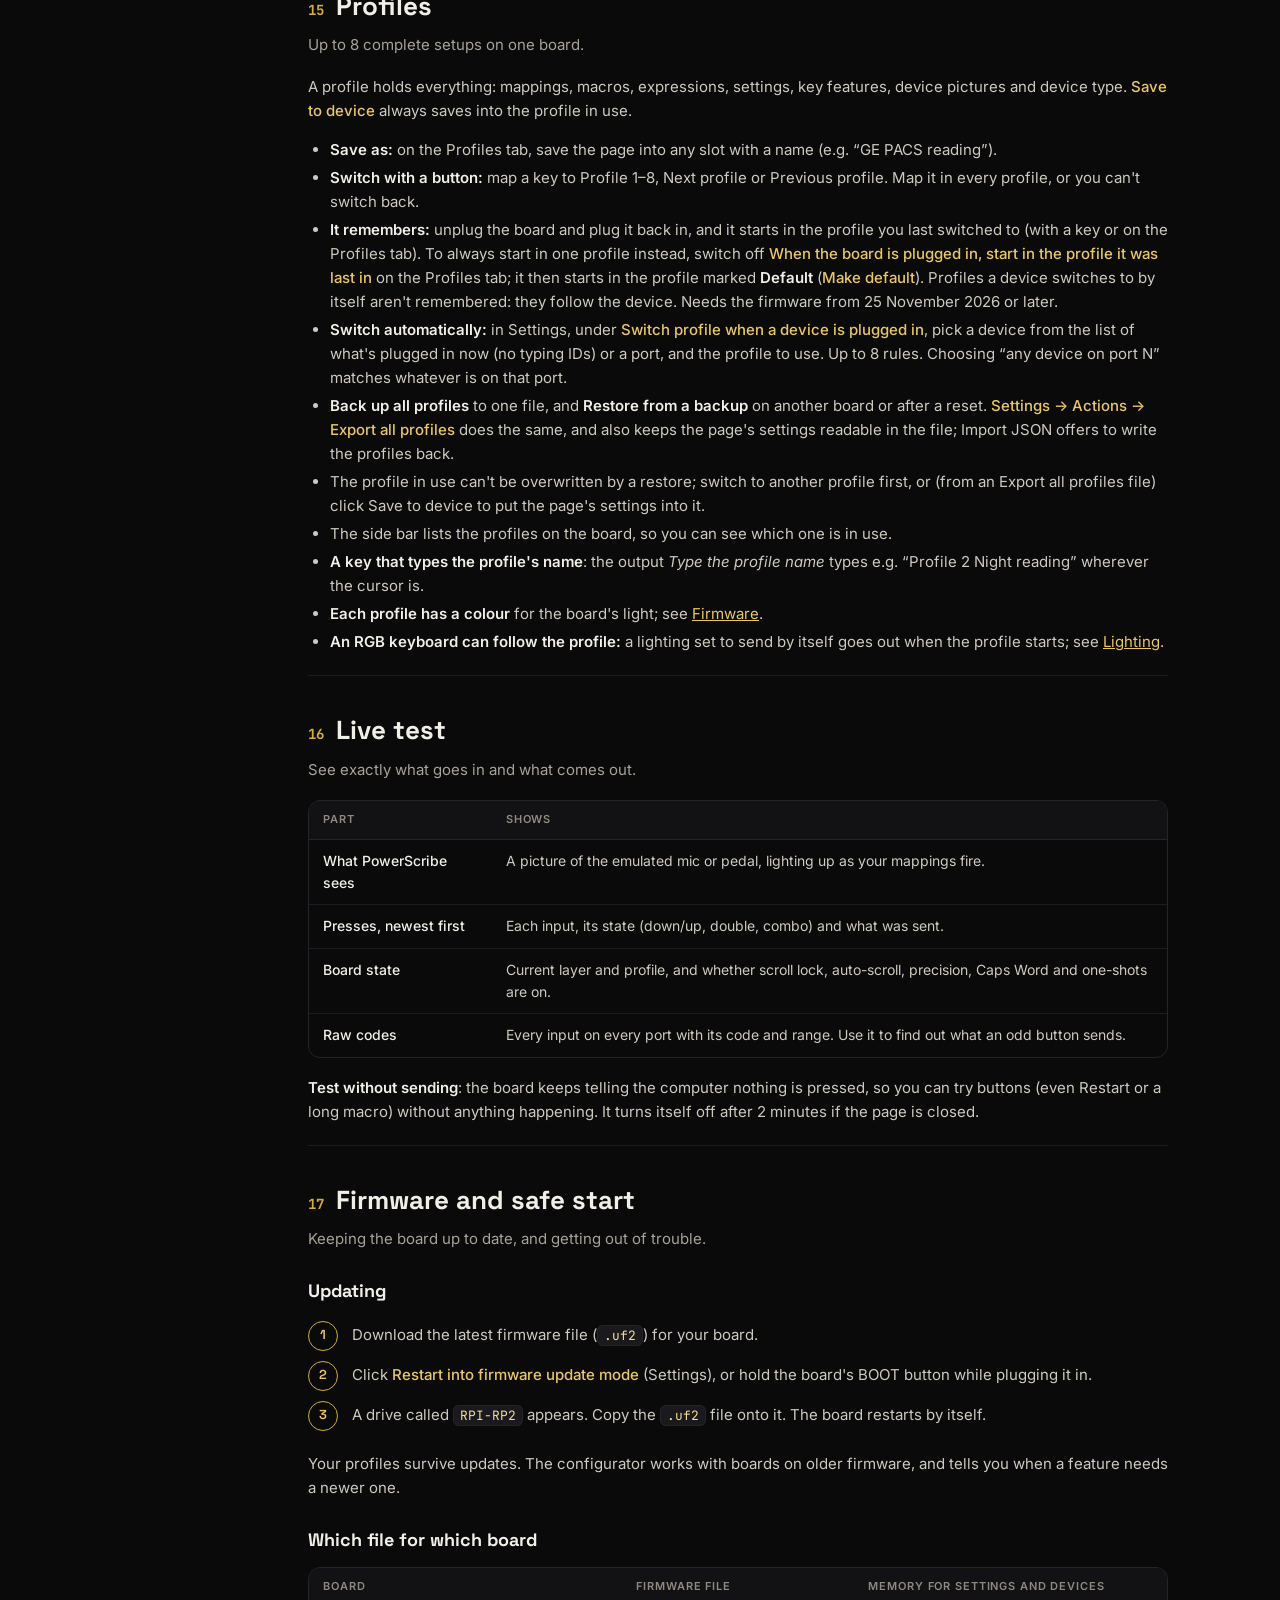
==== commit 788881ac: "Update Co-Authored-By: Claude Opus 5.5 <noreply@anthropic.com> Claude-Session: https://claude.ai/cod" ====
--- a/docs.html
+++ b/docs.html
@@ -503,6 +503,7 @@
   <h3 id="lighting">Lighting (RGB keyboards)</h3>
   <p>The board can set the lights of a device plugged into it, such as an RGB keyboard. The computer's lighting app (OpenRGB, EVGA Unleashed) can't reach a keyboard behind the board, so the board sends the colours itself. Each profile has up to 8 lightings. Click <span class="path">+ Lighting</span> in <span class="path">Settings → Key features → Lighting</span>.</p>
   <ul>
+    <li><strong>Dynamic Lighting device (no codes):</strong> newer RGB keyboards, mice and other gear made for Windows Dynamic Lighting describe their lights in a standard way, so the board reads from the device itself how many lights it has and how to set them. Pick the device (or every one plugged in) and either a colour and brightness for all its lights, or "back to its own effects". Plugged in after you opened the board? Click <span class="path">Refresh the list</span>. Their Parts show up as "Lighting (Dynamic Lighting)".</li>
     <li><strong>EVGA Z15 / Z20:</strong> pick the model (the one plugged in is marked), an effect, colours, brightness, speed and direction. Effects: one colour, breathing (1–2 colours), flashing (2–7), spiral, rainbow wave, starry night, keys light up as you type, the key pressed lights up, the keys around it light up, and off. The board sends exactly what OpenRGB sends.</li>
     <li><strong>Any device (bytes):</strong> for other devices, type the messages yourself. For each one: the device (VID:PID; the ones plugged in are offered), its USB interface (or every interface), feature or output report, the report ID, the bytes in hex, and optionally <em>send as</em> N bytes (the rest is filled with zeros, for devices that want long messages). Switching a Z15 lighting to "Any device" starts from its bytes, to change by hand.</li>
     <li><strong>Try it</strong> sends it to the device straight away without saving, and says how many messages went out (or that the device isn't plugged in).</li>
@@ -510,7 +511,7 @@
     <li><strong>On a key:</strong> map a key to <em>Send lighting 1–8</em> (outputs under TrueMap). The output shows the lighting's name, e.g. "Send lighting 1: Night red".</li>
     <li><strong>Also keep it in the keyboard</strong> (Z15) makes it the keyboard's own setting, so it looks the same plugged into another computer. It writes the keyboard's memory every time it's sent, so leave it off for lighting that changes often.</li>
   </ul>
-  <div class="tip"><p>Finding the bytes for another device: OpenRGB's source has a driver for most RGB devices (the bytes each mode sends), or record what the maker's app sends with Wireshark and USBPcap. Messages go out in order, a moment apart; up to 12 per lighting. Needs the firmware from 26 November 2026 or later.</p></div>
+  <div class="tip"><p>Not sure whether a device supports Dynamic Lighting? Plug it into the board, open it and add a lighting: if it supports it, it's in the Dynamic Lighting list. Otherwise, OpenRGB's source has the bytes for most RGB devices, to type under "Any device". Messages go out in order, a moment apart; up to 12 per lighting. Needs the firmware from 26 November 2026 or later.</p></div>
 </section>
 
 <!-- ============================================================ -->
@@ -654,6 +655,7 @@
     <tr><td>The page loaded the board's settings over mine</td><td>Settings load as soon as the board opens. Turn that off for the board in Settings → Board. Settings from an imported file or an example are never replaced.</td></tr>
     <tr><td>A key keeps going as if held down</td><td>The wireless receiver lost the key's release. The board lets go of it after 30 s by itself; set a shorter time in Settings → Key features → Safety nets.</td></tr>
     <tr><td>The page asks "Leave site?" when closing</td><td>The page has changes the board doesn't have yet. Click Save to device first, or leave to throw them away.</td></tr>
+    <tr><td>Dynamic Lighting: the device isn't in the list</td><td>Click Refresh the list after plugging it in. If it still isn't there, it doesn't support Dynamic Lighting (HID LampArray); use "Any device" or a preset.</td></tr>
     <tr><td>Lighting: Try it says nothing was sent</td><td>The device isn't plugged into the board, or not on that interface. For the Z15, check the model (US / ISO, Z15 / Z20) matches.</td></tr>
     <tr><td>The keyboard's colour goes back after a while</td><td>Tick <span class="path">Send it by itself</span> so it's sent again whenever the keyboard is plugged in or the profile starts, or <span class="path">Also keep it in the keyboard</span>.</td></tr>
     <tr><td>"Needs the latest firmware"</td><td>Update the board (section 17). The settings stay on the page and in saved files meanwhile.</td></tr>
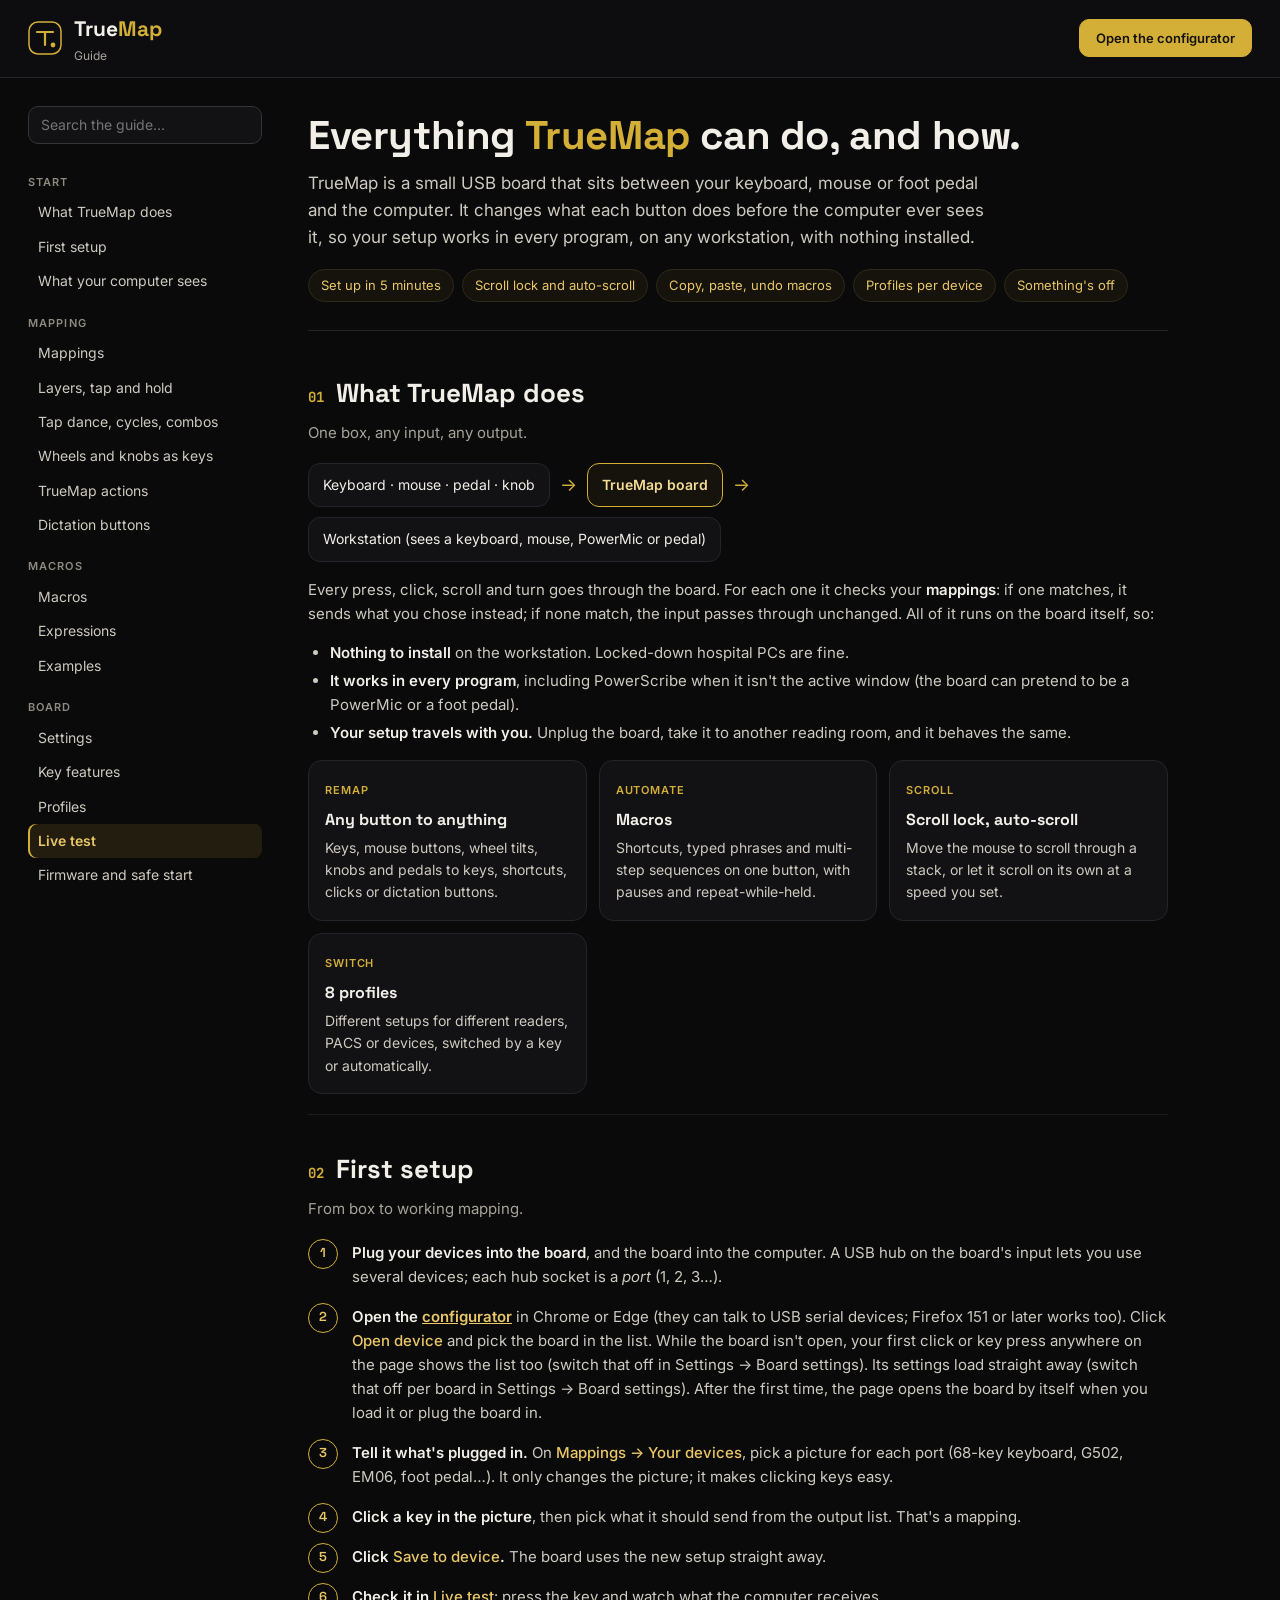
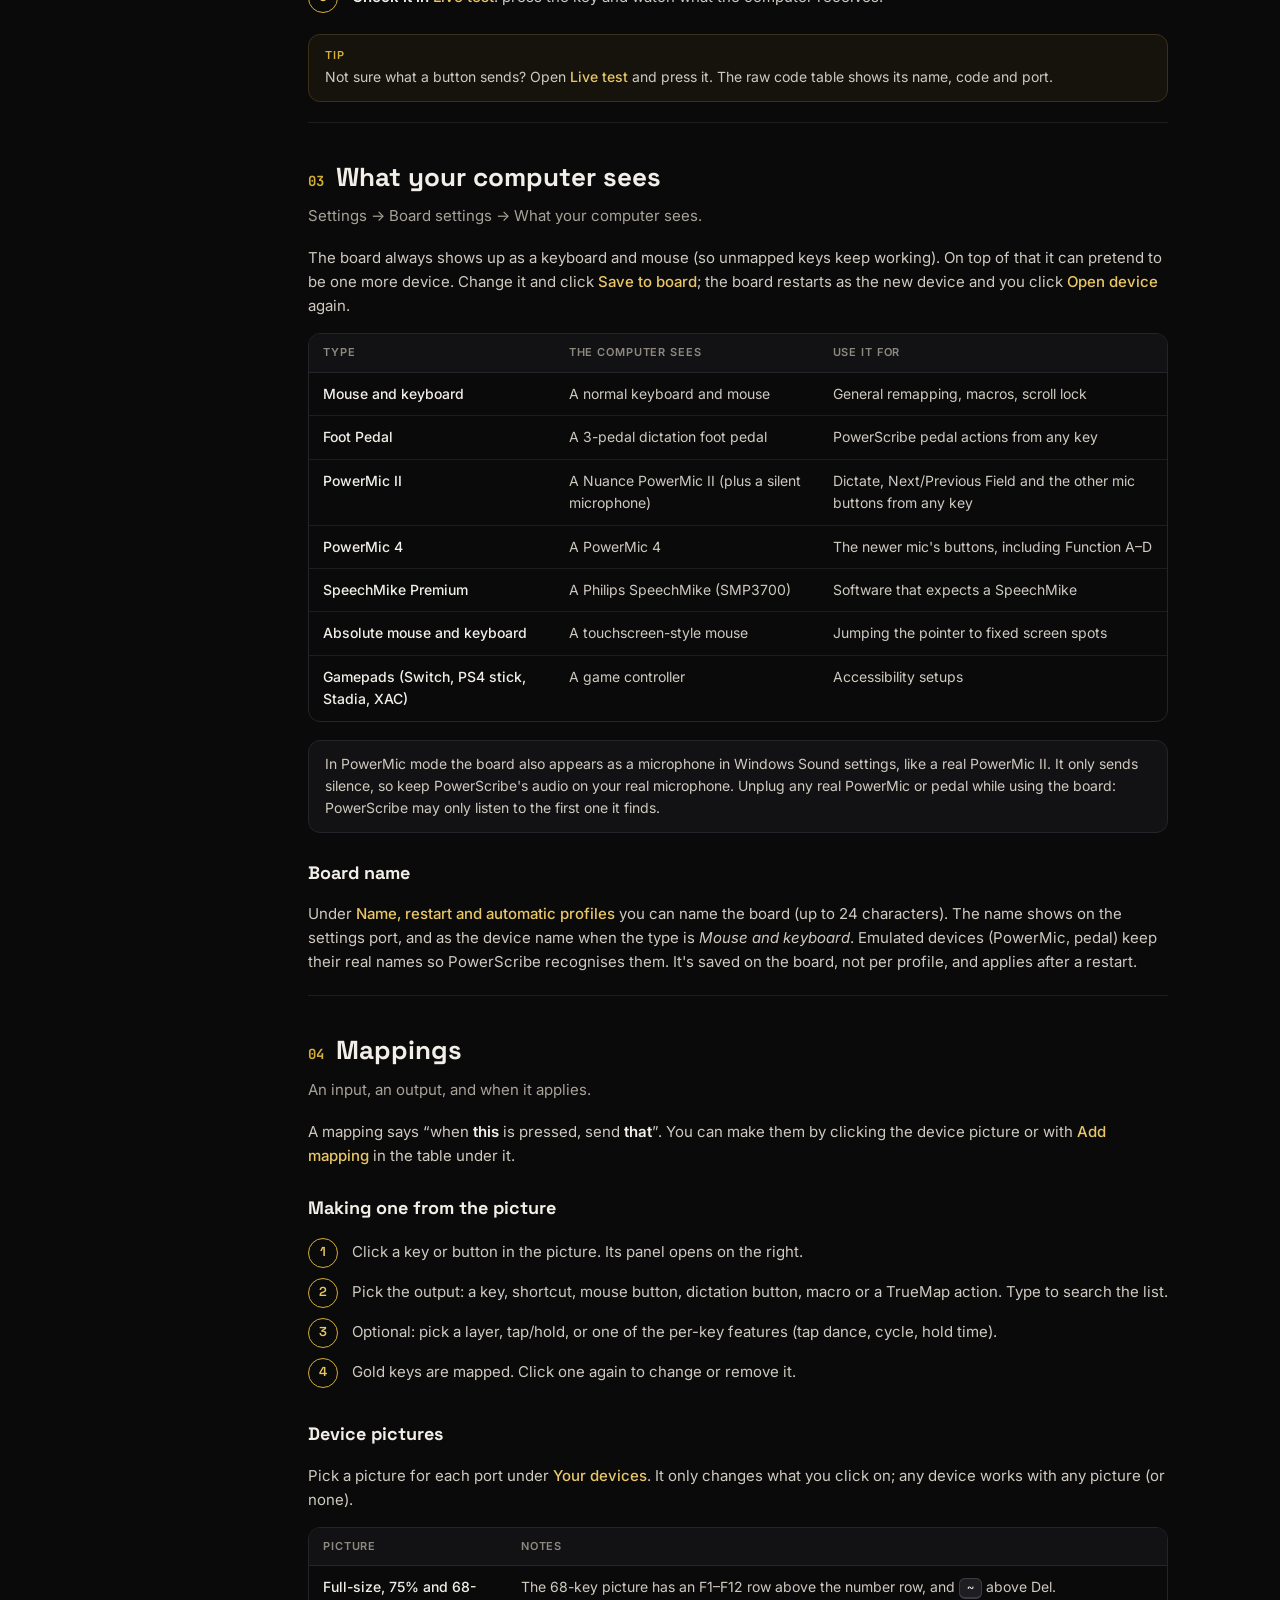
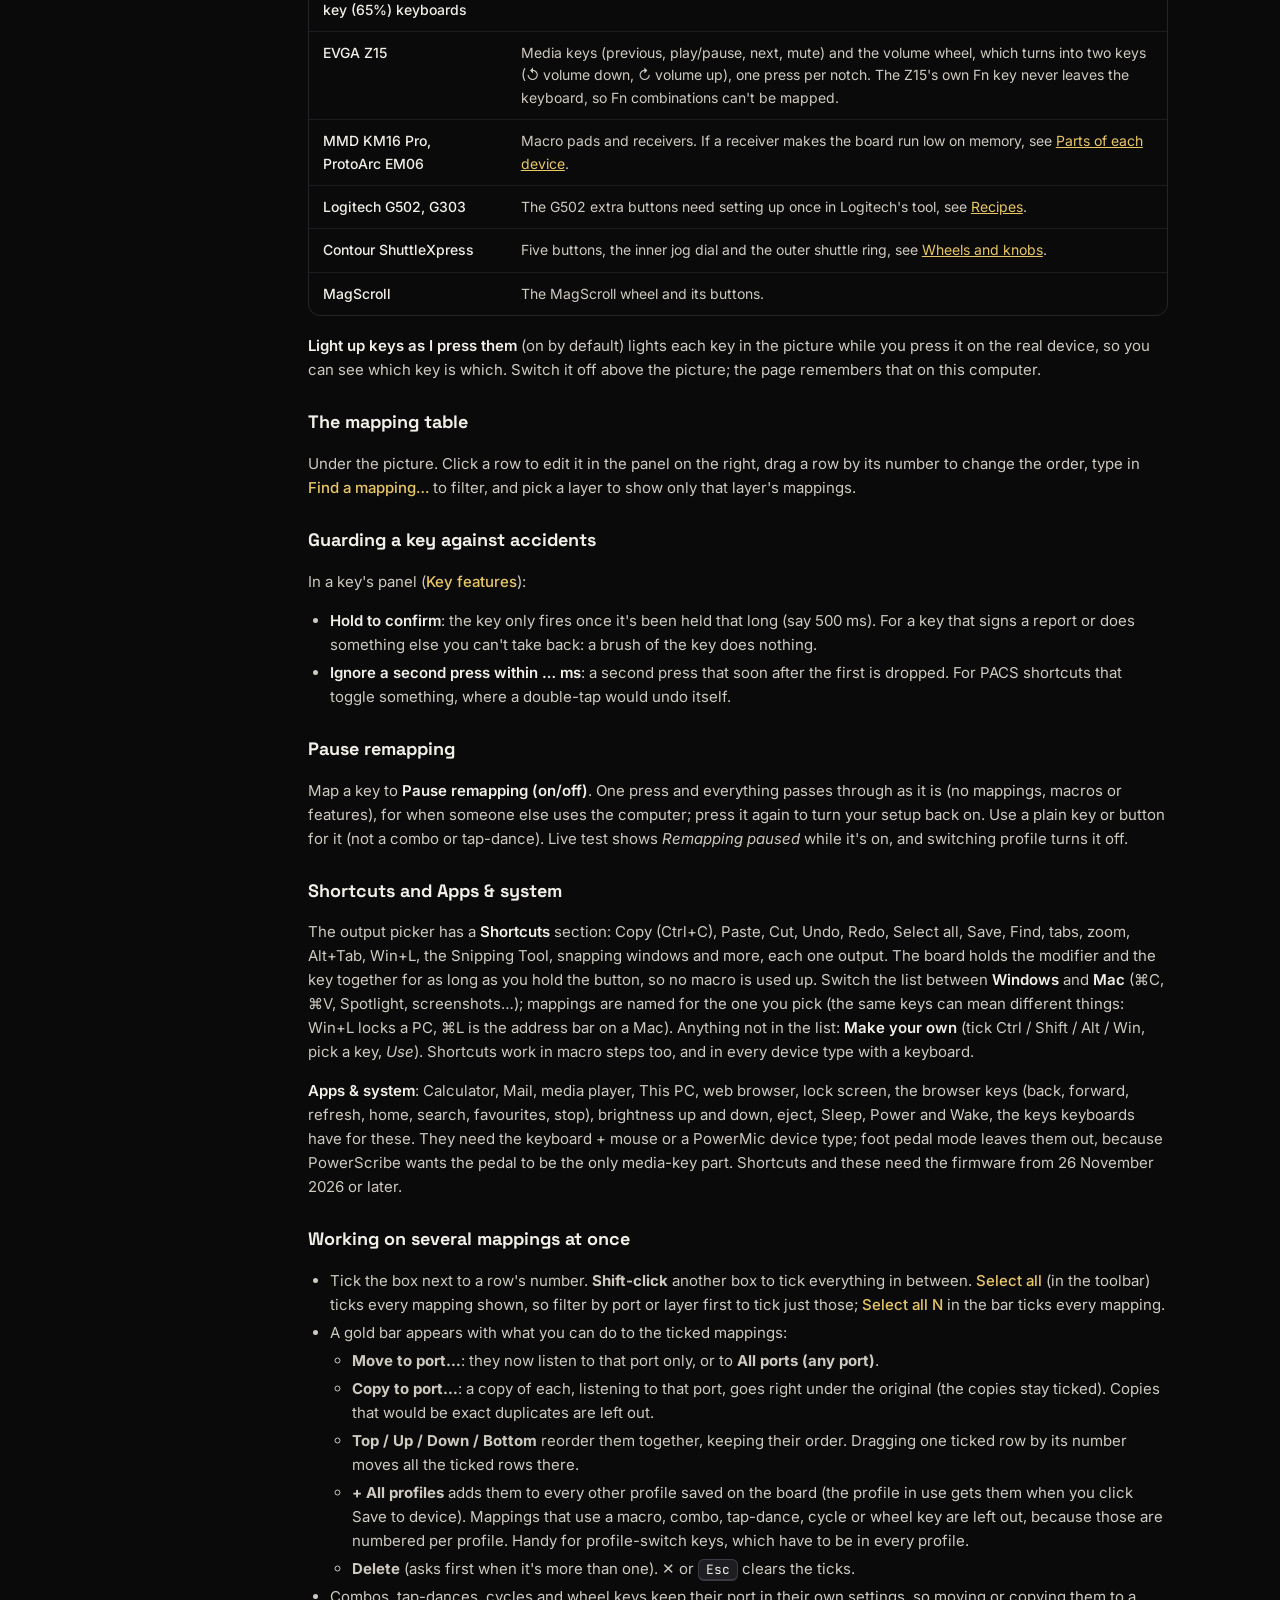
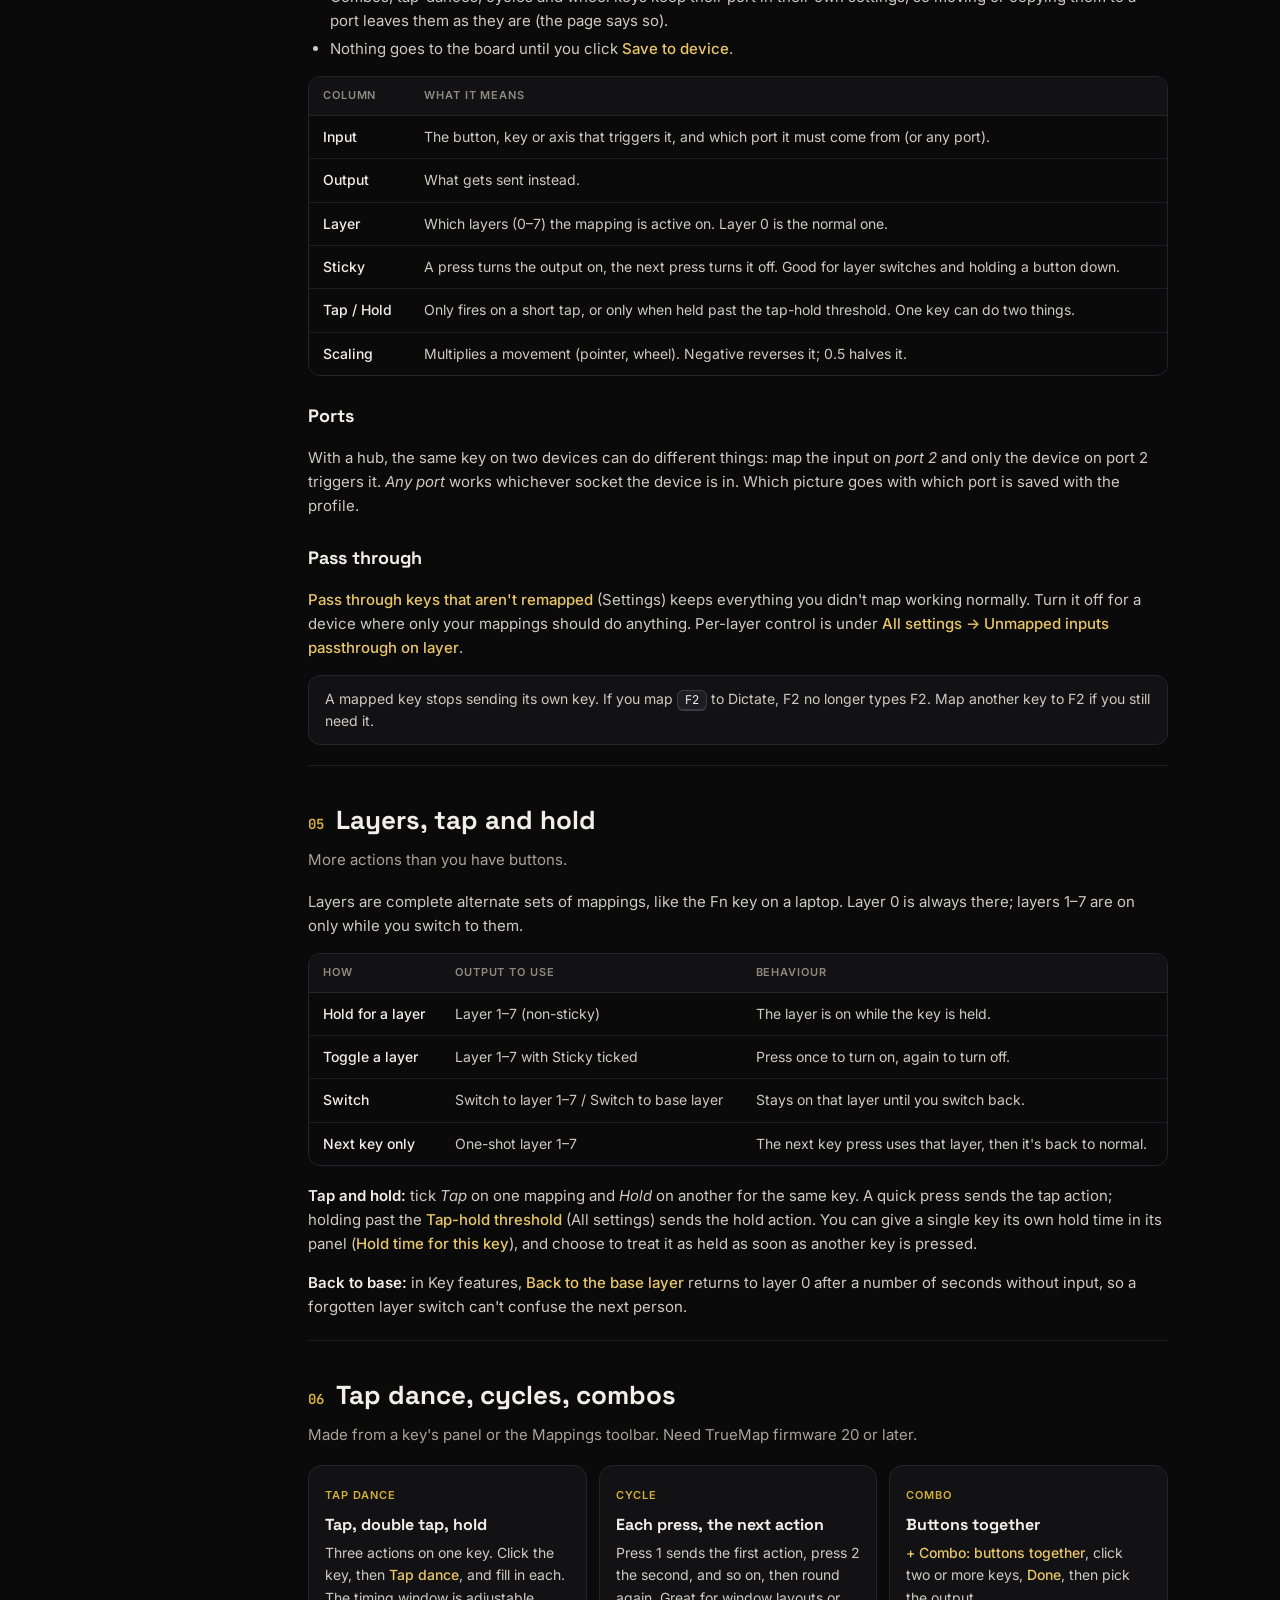
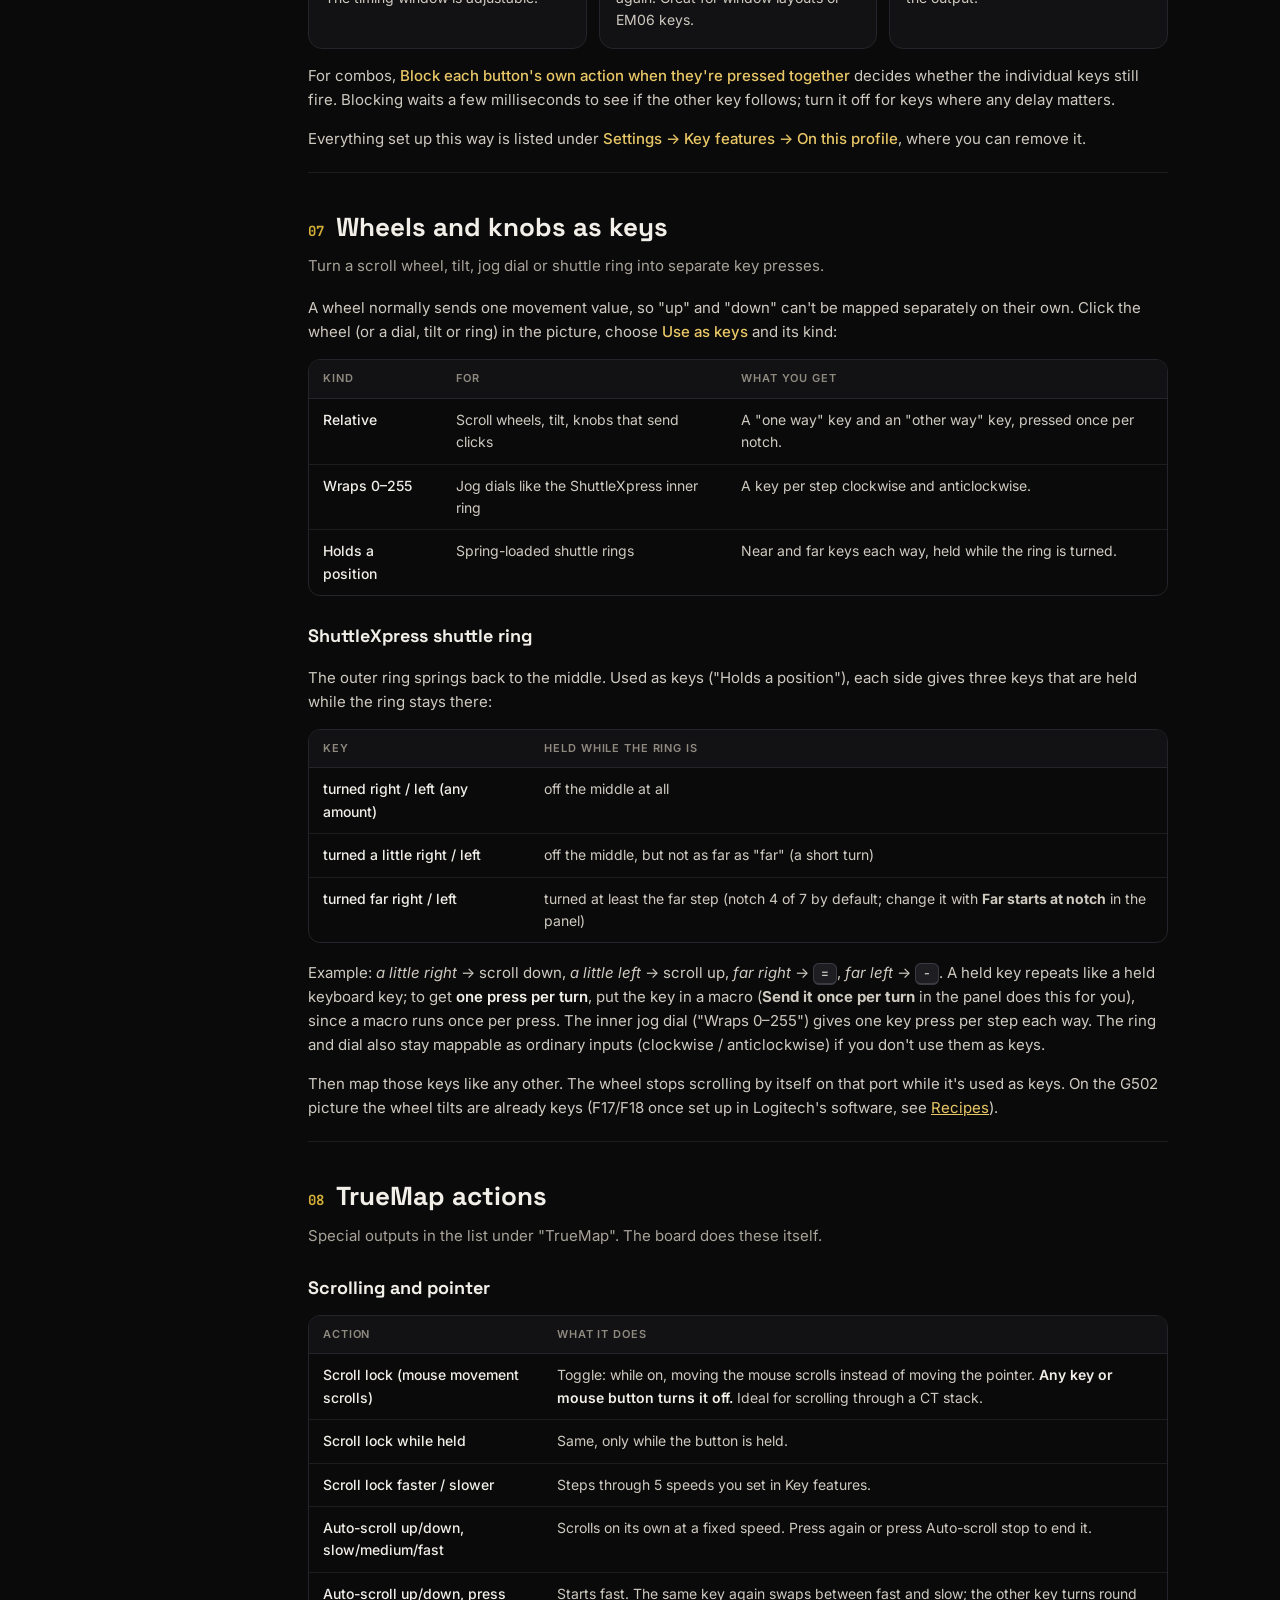
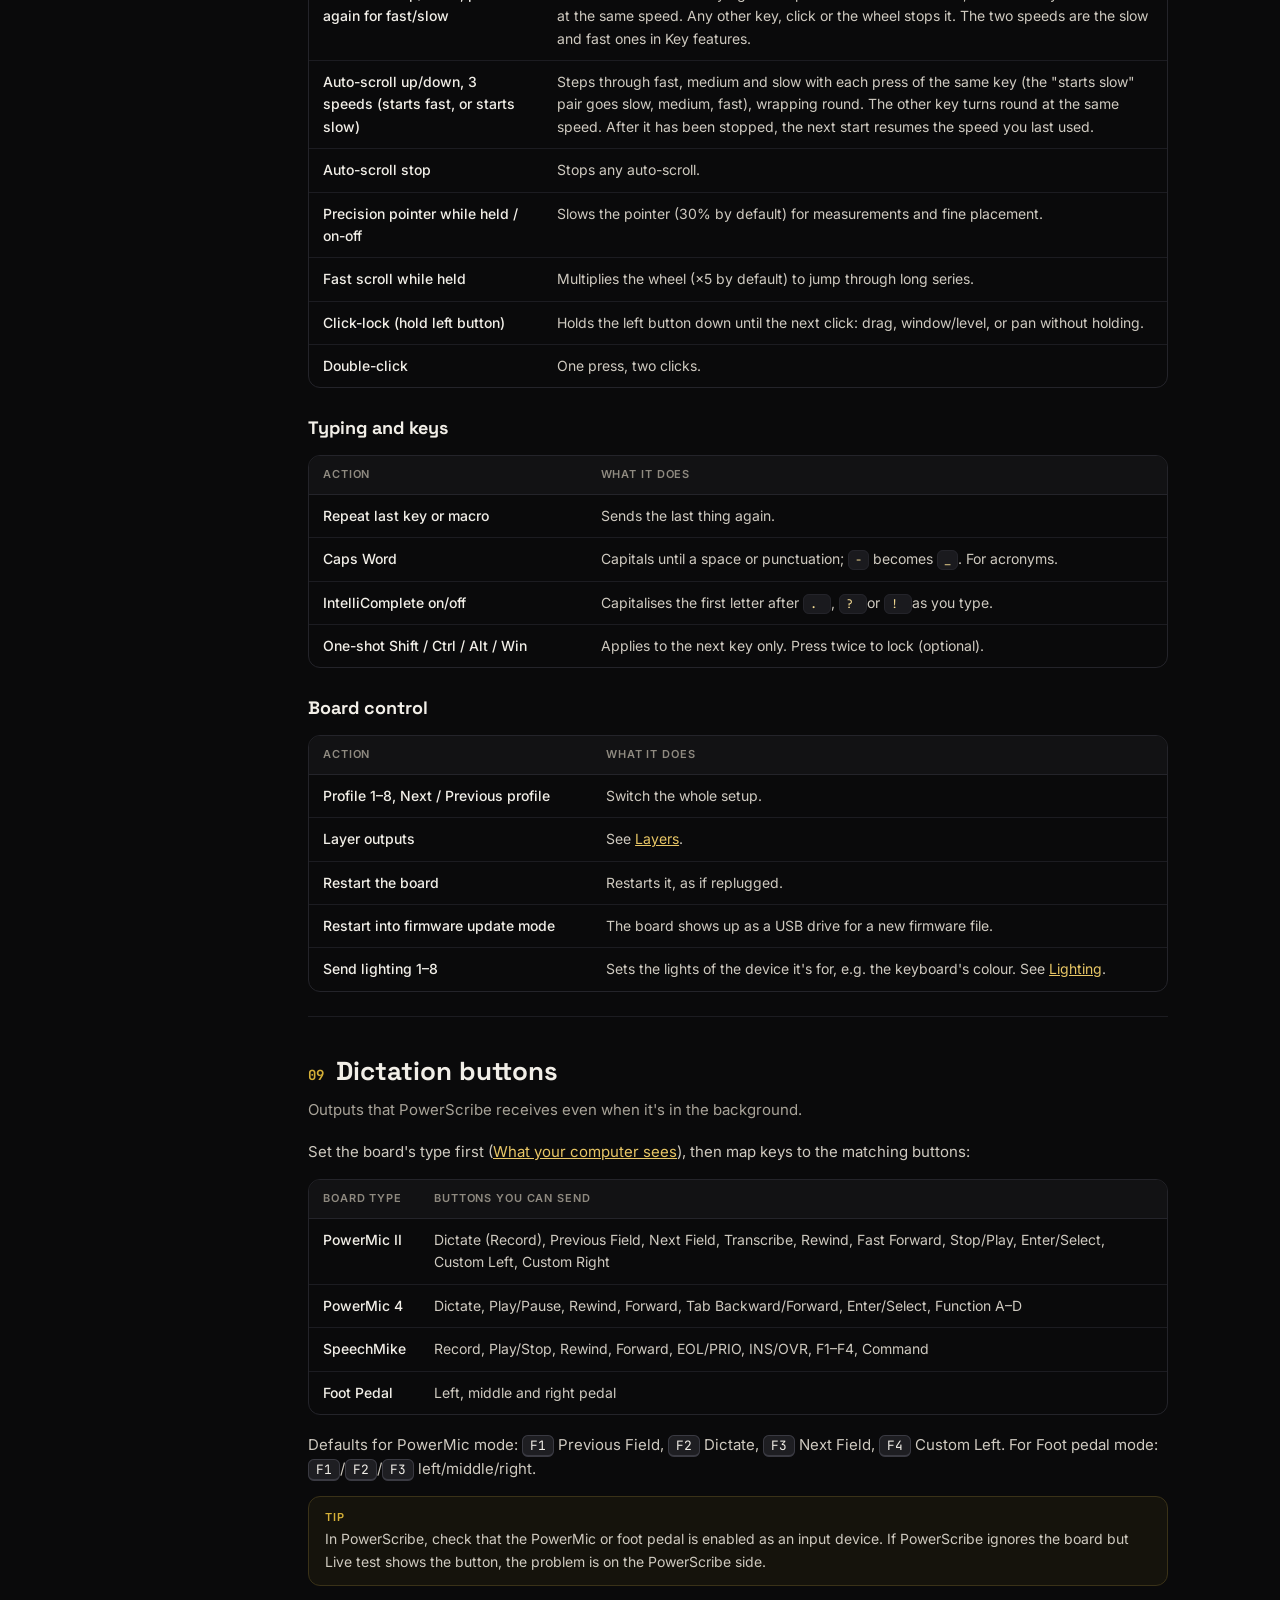
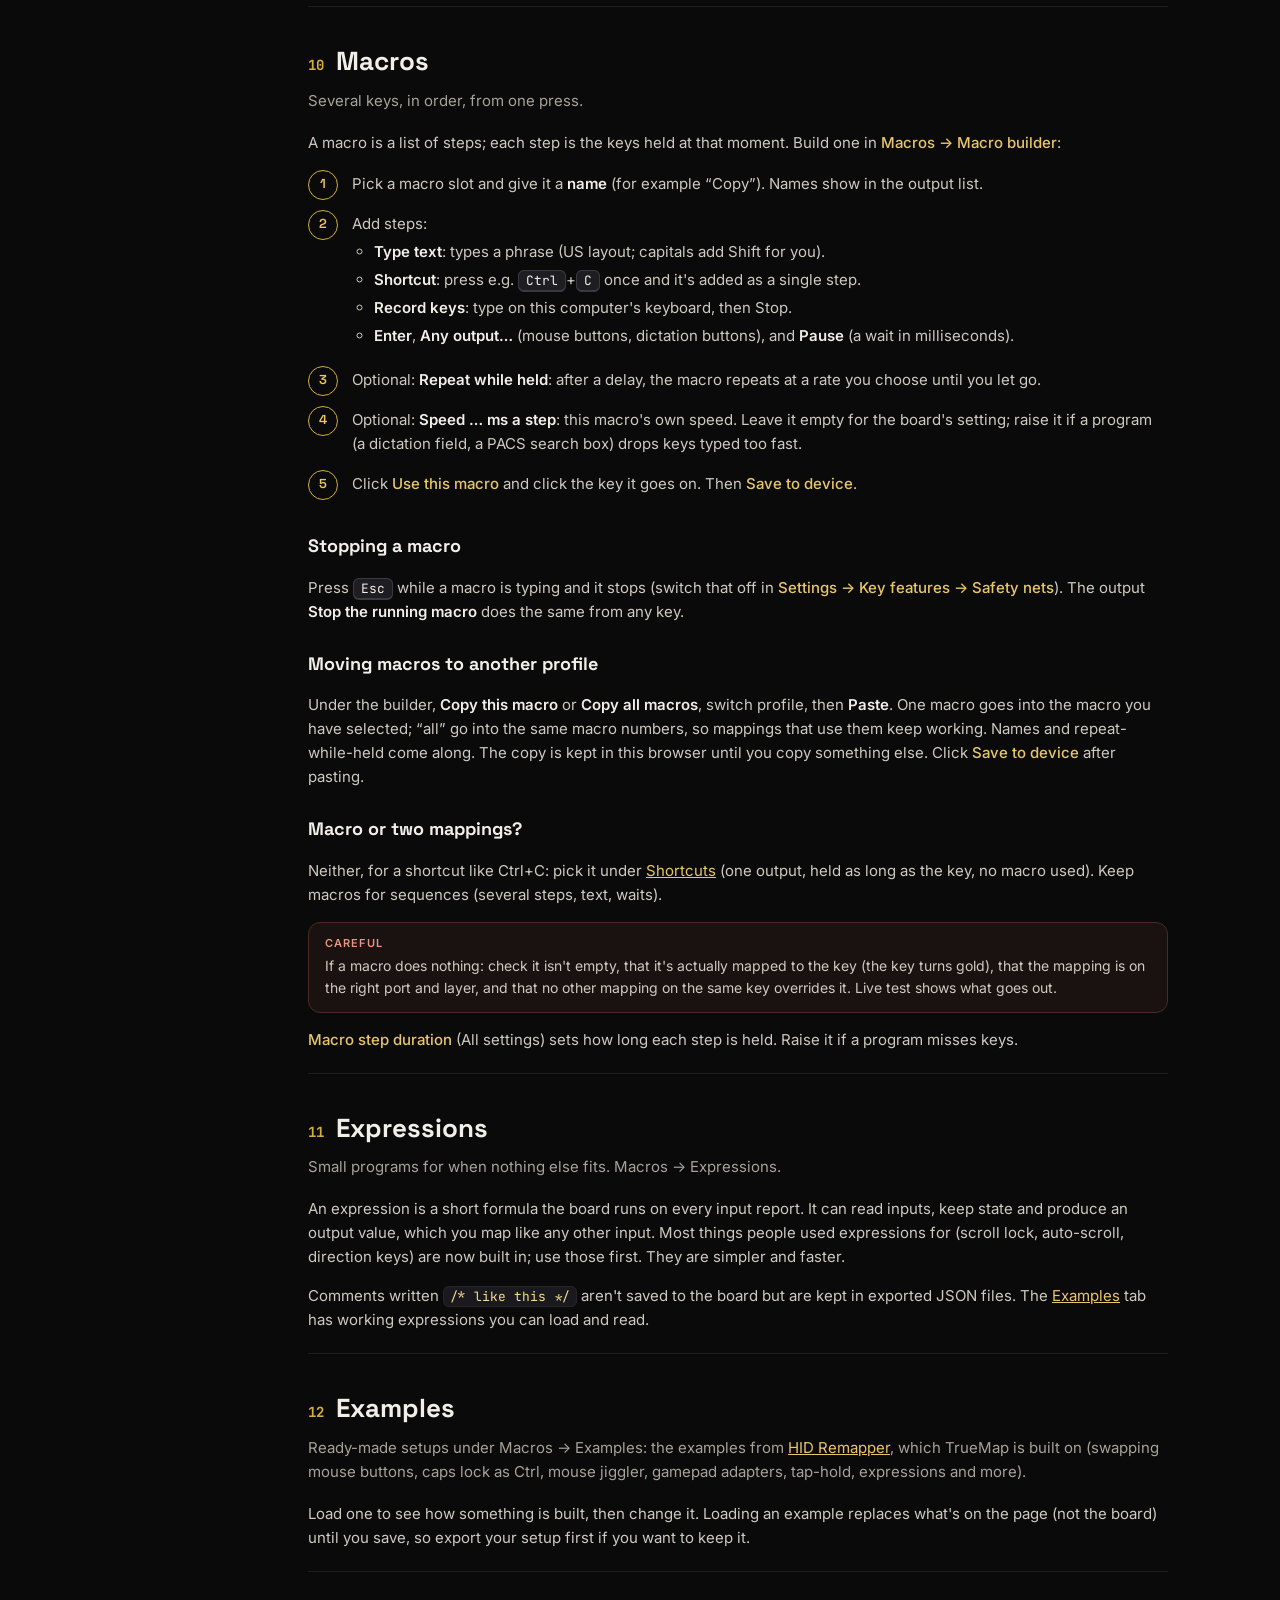
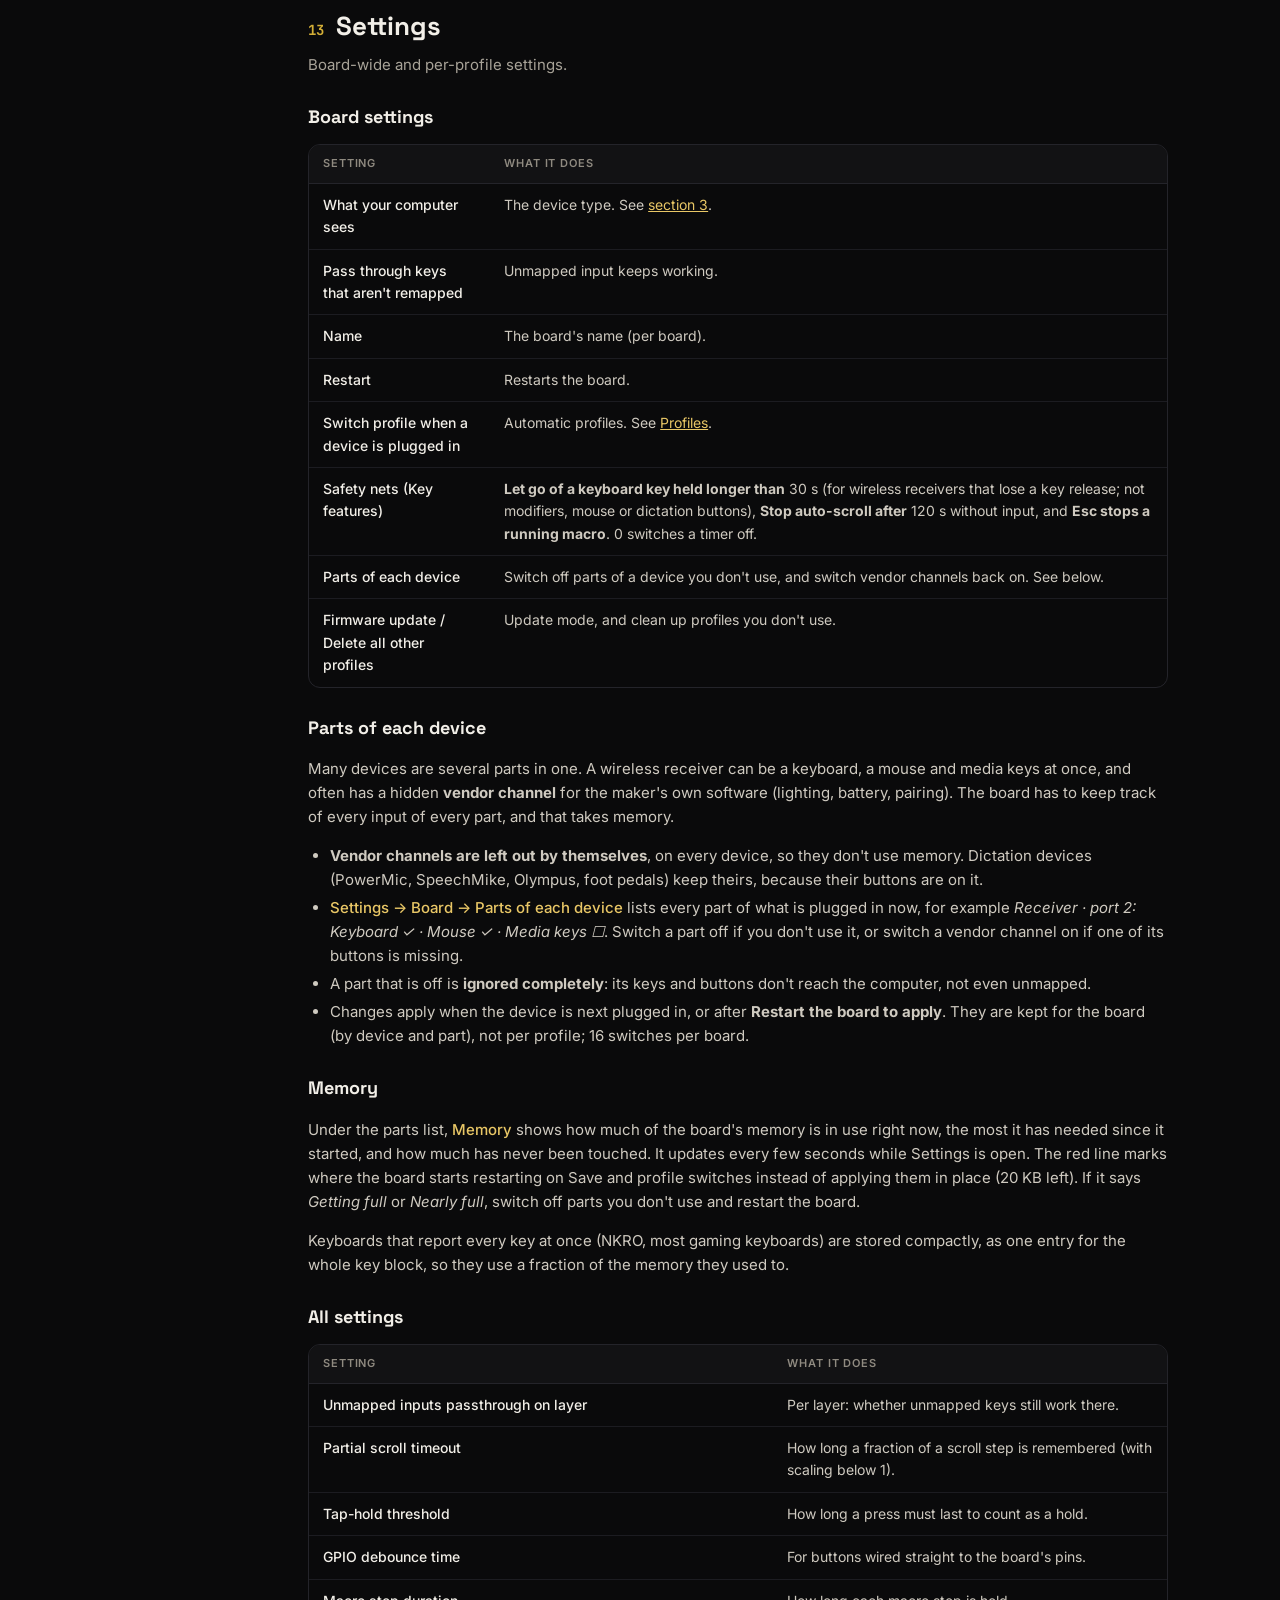
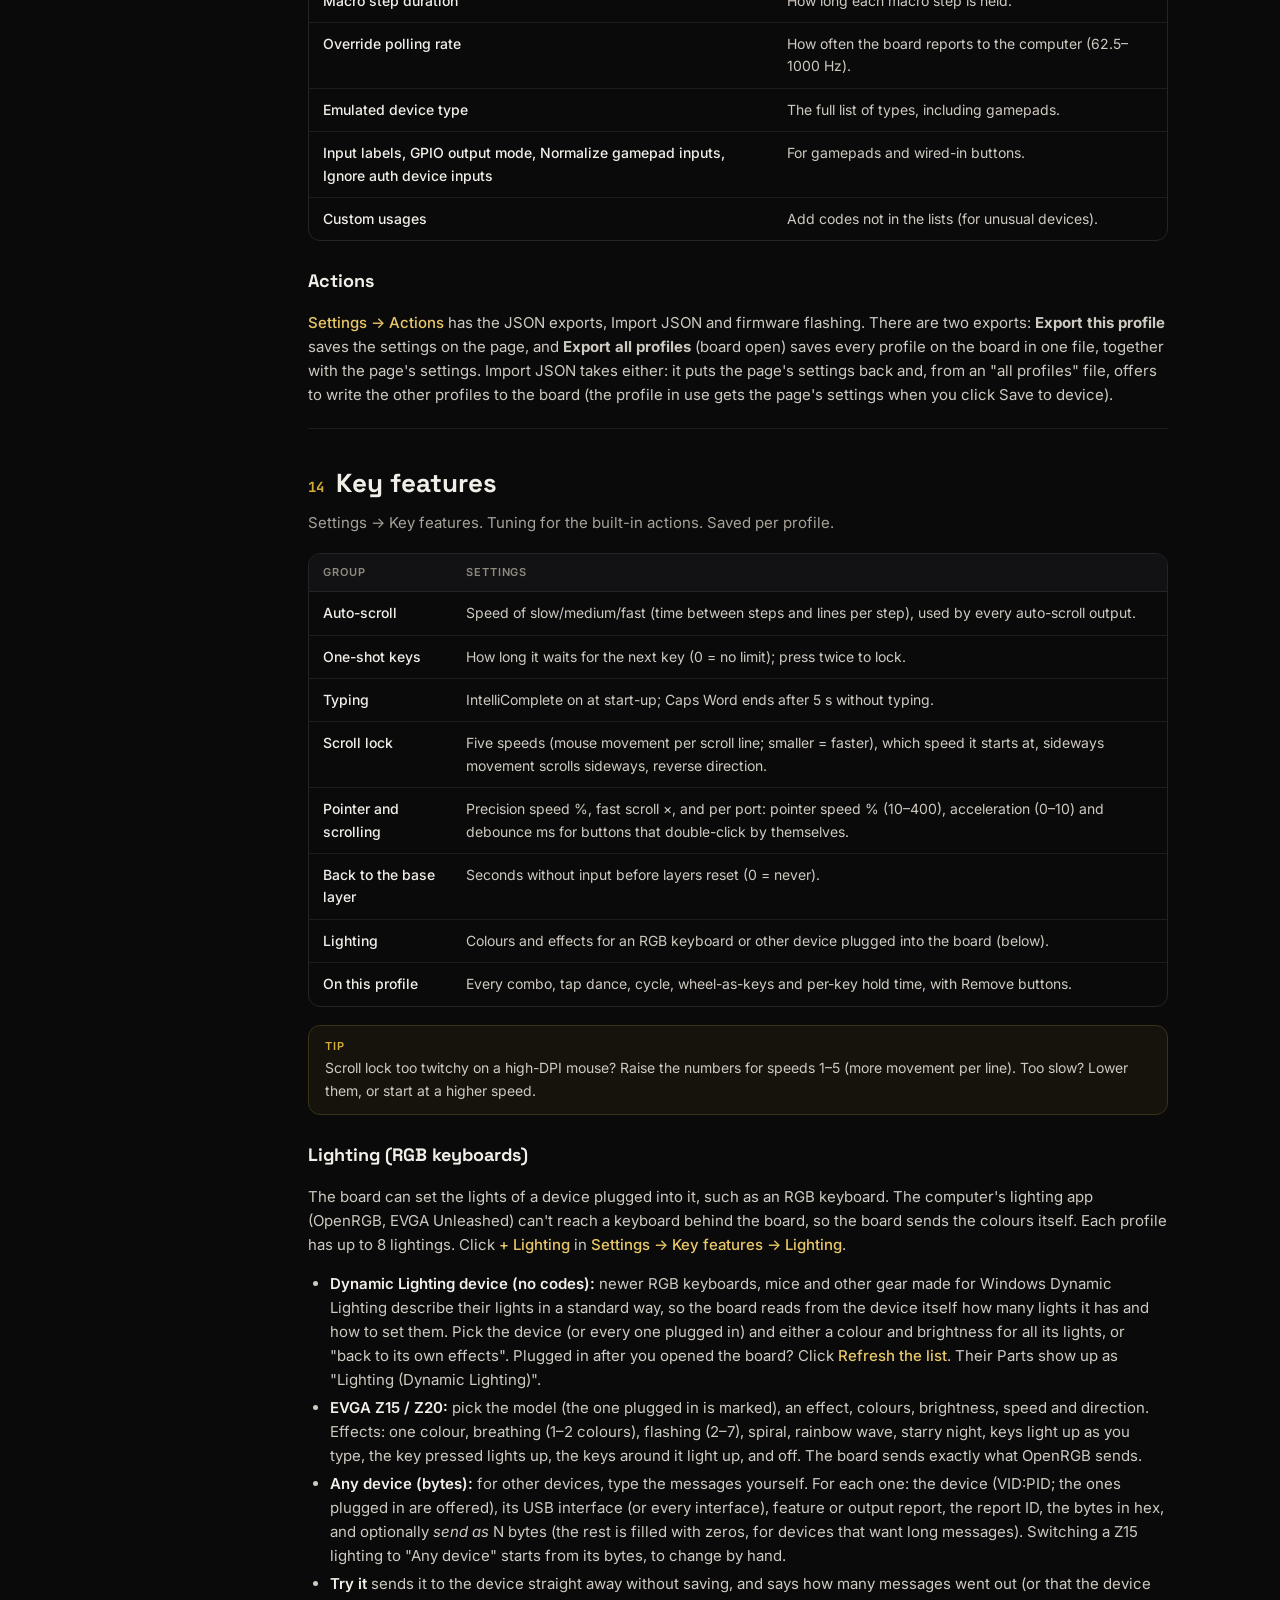
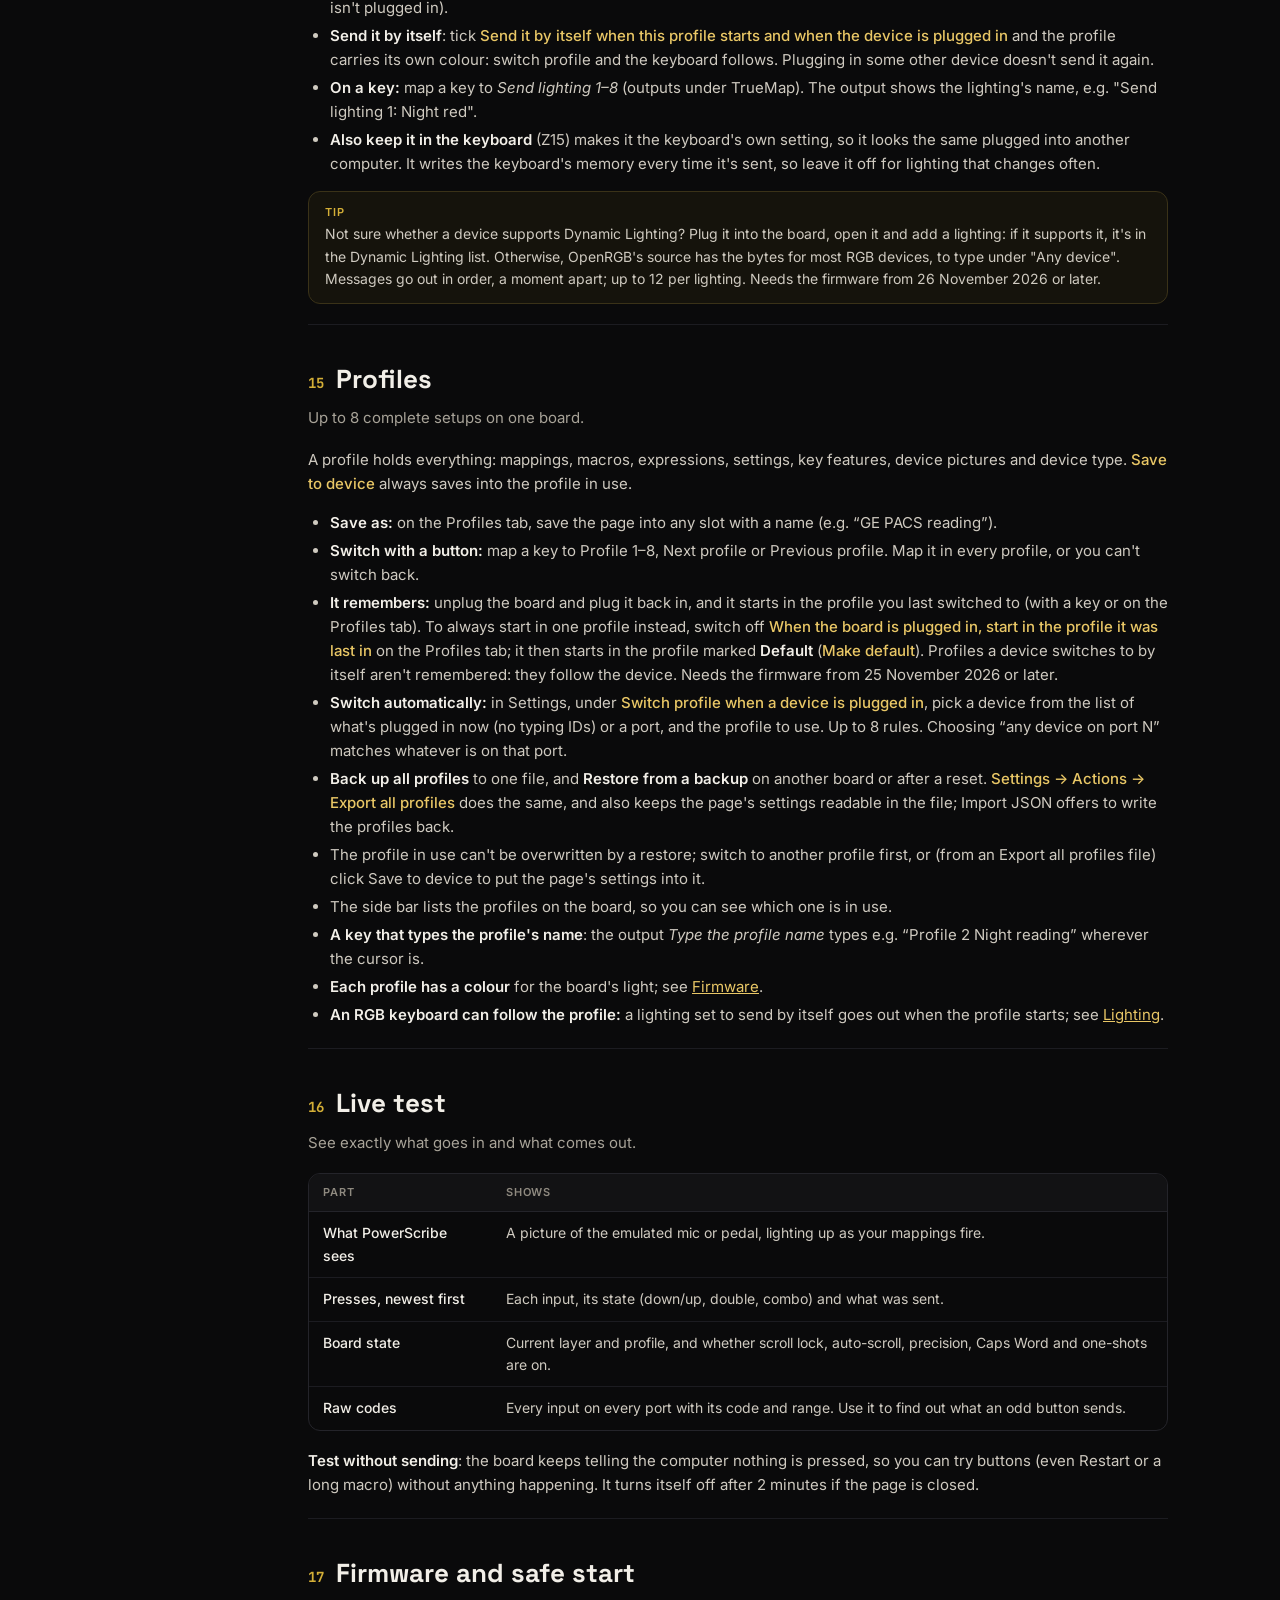
==== commit 6fbc4008: "Update Co-Authored-By: Claude Opus 5.5 <noreply@anthropic.com> Claude-Session: https://claude.ai/cod" ====
--- a/docs.html
+++ b/docs.html
@@ -258,6 +258,9 @@
   </ul>
   <h3>Pause remapping</h3>
   <p>Map a key to <strong>Pause remapping (on/off)</strong>. One press and everything passes through as it is (no mappings, macros or features), for when someone else uses the computer; press it again to turn your setup back on. Use a plain key or button for it (not a combo or tap-dance). Live test shows <em>Remapping paused</em> while it's on, and switching profile turns it off.</p>
+  <h3 id="shortcuts">Shortcuts and Apps &amp; system</h3>
+  <p>The output picker has a <strong>Shortcuts</strong> section: Copy (Ctrl+C), Paste, Cut, Undo, Redo, Select all, Save, Find, tabs, zoom, Alt+Tab, Win+L, the Snipping Tool, snapping windows and more, each one output. The board holds the modifier and the key together for as long as you hold the button, so no macro is used up. Switch the list between <strong>Windows</strong> and <strong>Mac</strong> (⌘C, ⌘V, Spotlight, screenshots…); mappings are named for the one you pick (the same keys can mean different things: Win+L locks a PC, ⌘L is the address bar on a Mac). Anything not in the list: <strong>Make your own</strong> (tick Ctrl / Shift / Alt / Win, pick a key, <em>Use</em>). Shortcuts work in macro steps too, and in every device type with a keyboard.</p>
+  <p><strong>Apps &amp; system</strong>: Calculator, Mail, media player, This PC, web browser, lock screen, the browser keys (back, forward, refresh, home, search, favourites, stop), brightness up and down, eject, Sleep, Power and Wake, the keys keyboards have for these. They need the keyboard + mouse or a PowerMic device type; foot pedal mode leaves them out, because PowerScribe wants the pedal to be the only media-key part. Shortcuts and these need the firmware from 26 November 2026 or later.</p>
   <h3>Working on several mappings at once</h3>
   <ul>
     <li>Tick the box next to a row's number. <b>Shift-click</b> another box to tick everything in between. <span class="path">Select all</span> (in the toolbar) ticks every mapping shown, so filter by port or layer first to tick just those; <span class="path">Select all N</span> in the bar ticks every mapping.</li>
@@ -419,7 +422,7 @@
   <h3>Moving macros to another profile</h3>
   <p>Under the builder, <strong>Copy this macro</strong> or <strong>Copy all macros</strong>, switch profile, then <strong>Paste</strong>. One macro goes into the macro you have selected; “all” go into the same macro numbers, so mappings that use them keep working. Names and repeat-while-held come along. The copy is kept in this browser until you copy something else. Click <span class="path">Save to device</span> after pasting.</p>
   <h3>Macro or two mappings?</h3>
-  <p>For a shortcut like Ctrl+C you <em>can</em> make two mappings (wheel click → Left Ctrl and wheel click → C). A macro is cleaner: one action per press, it shows up by name, and the keys go out in the right order. Use a macro.</p>
+  <p>Neither, for a shortcut like Ctrl+C: pick it under <a href="#shortcuts">Shortcuts</a> (one output, held as long as the key, no macro used). Keep macros for sequences (several steps, text, waits).</p>
   <div class="warn"><p>If a macro does nothing: check it isn't empty, that it's actually mapped to the key (the key turns gold), that the mapping is on the right port and layer, and that no other mapping on the same key overrides it. Live test shows what goes out.</p></div>
   <p><span class="path">Macro step duration</span> (All settings) sets how long each step is held. Raise it if a program misses keys.</p>
 </section>
@@ -435,7 +438,7 @@
 <!-- ============================================================ -->
 <section class="doc" id="examples">
   <h2><span class="n">12</span>Examples</h2>
-  <p class="lead">Ready-made setups under Macros → Examples.</p>
+  <p class="lead">Ready-made setups under Macros → Examples: the examples from <a href="https://github.com/jfedor2/hid-remapper">HID Remapper</a>, which TrueMap is built on (swapping mouse buttons, caps lock as Ctrl, mouse jiggler, gamepad adapters, tap-hold, expressions and more).</p>
   <p>Load one to see how something is built, then change it. Loading an example replaces what's on the page (not the board) until you save, so export your setup first if you want to keep it.</p>
 </section>
 
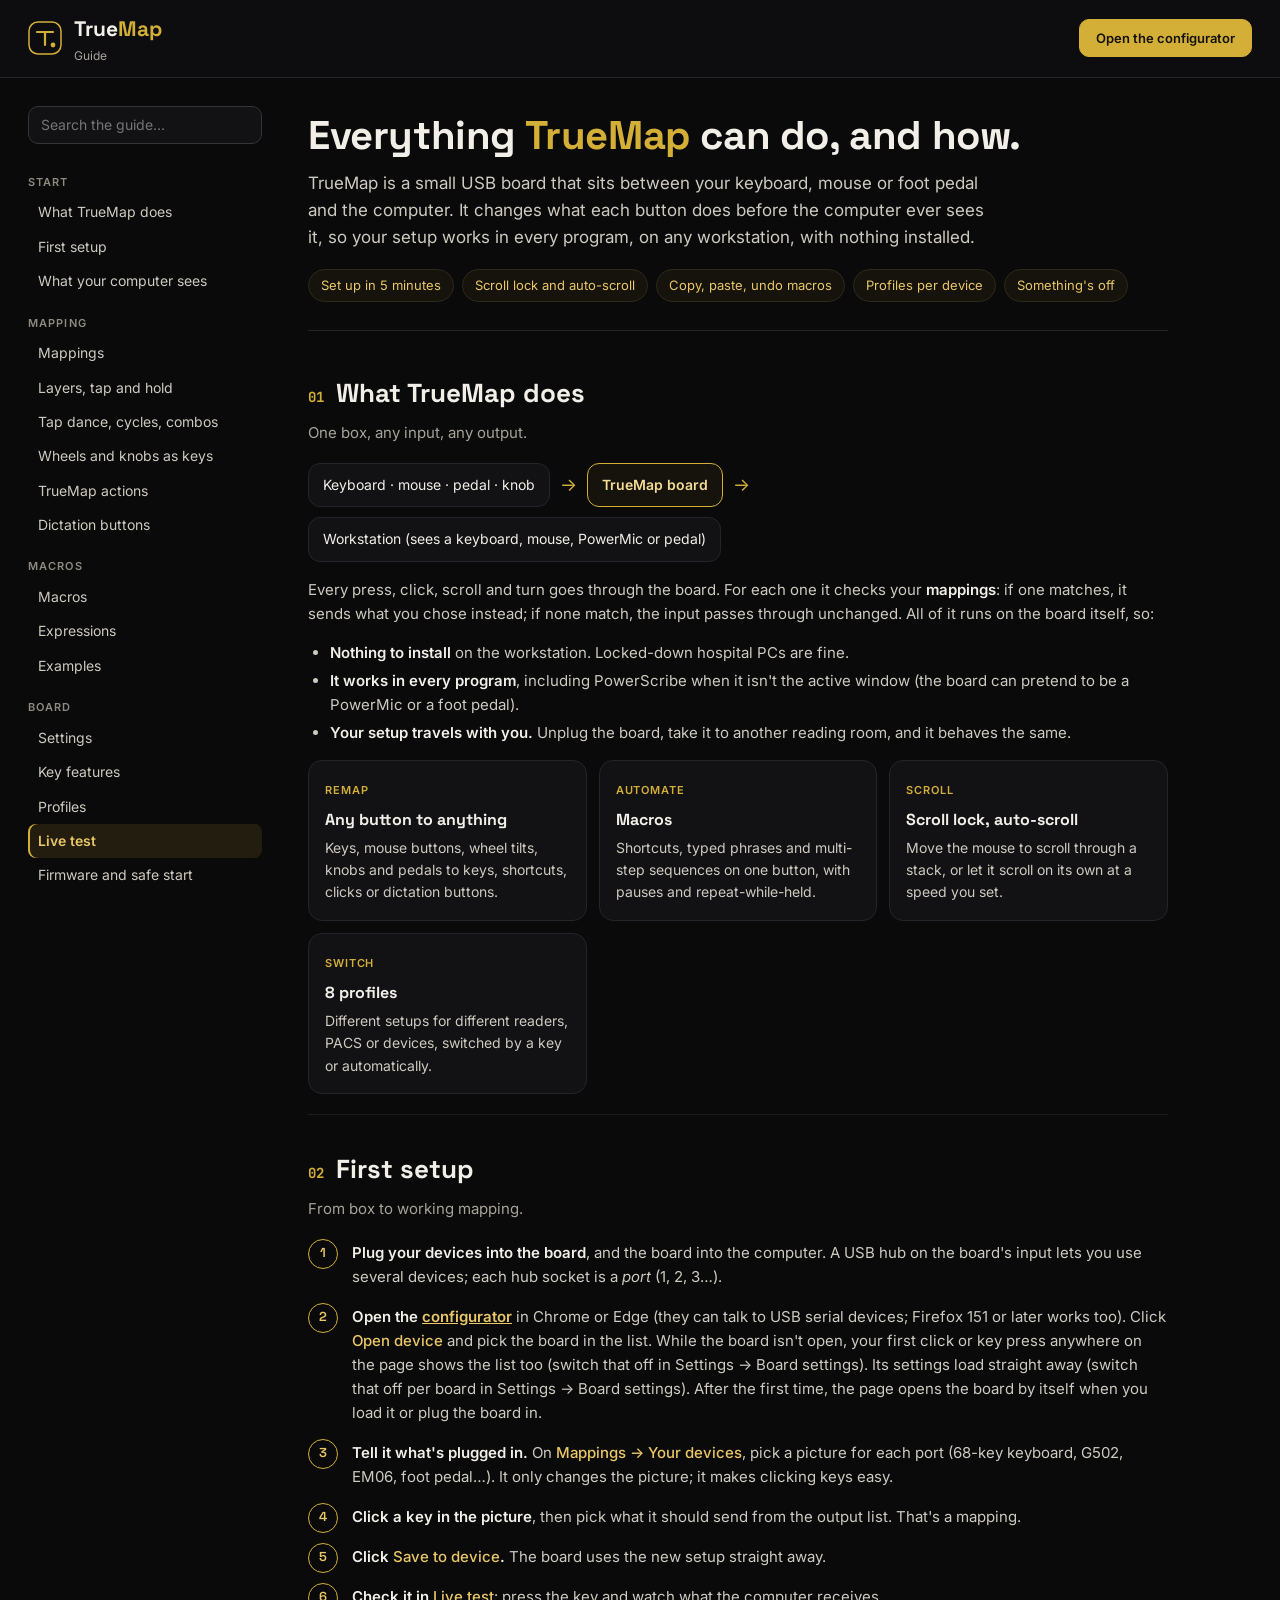
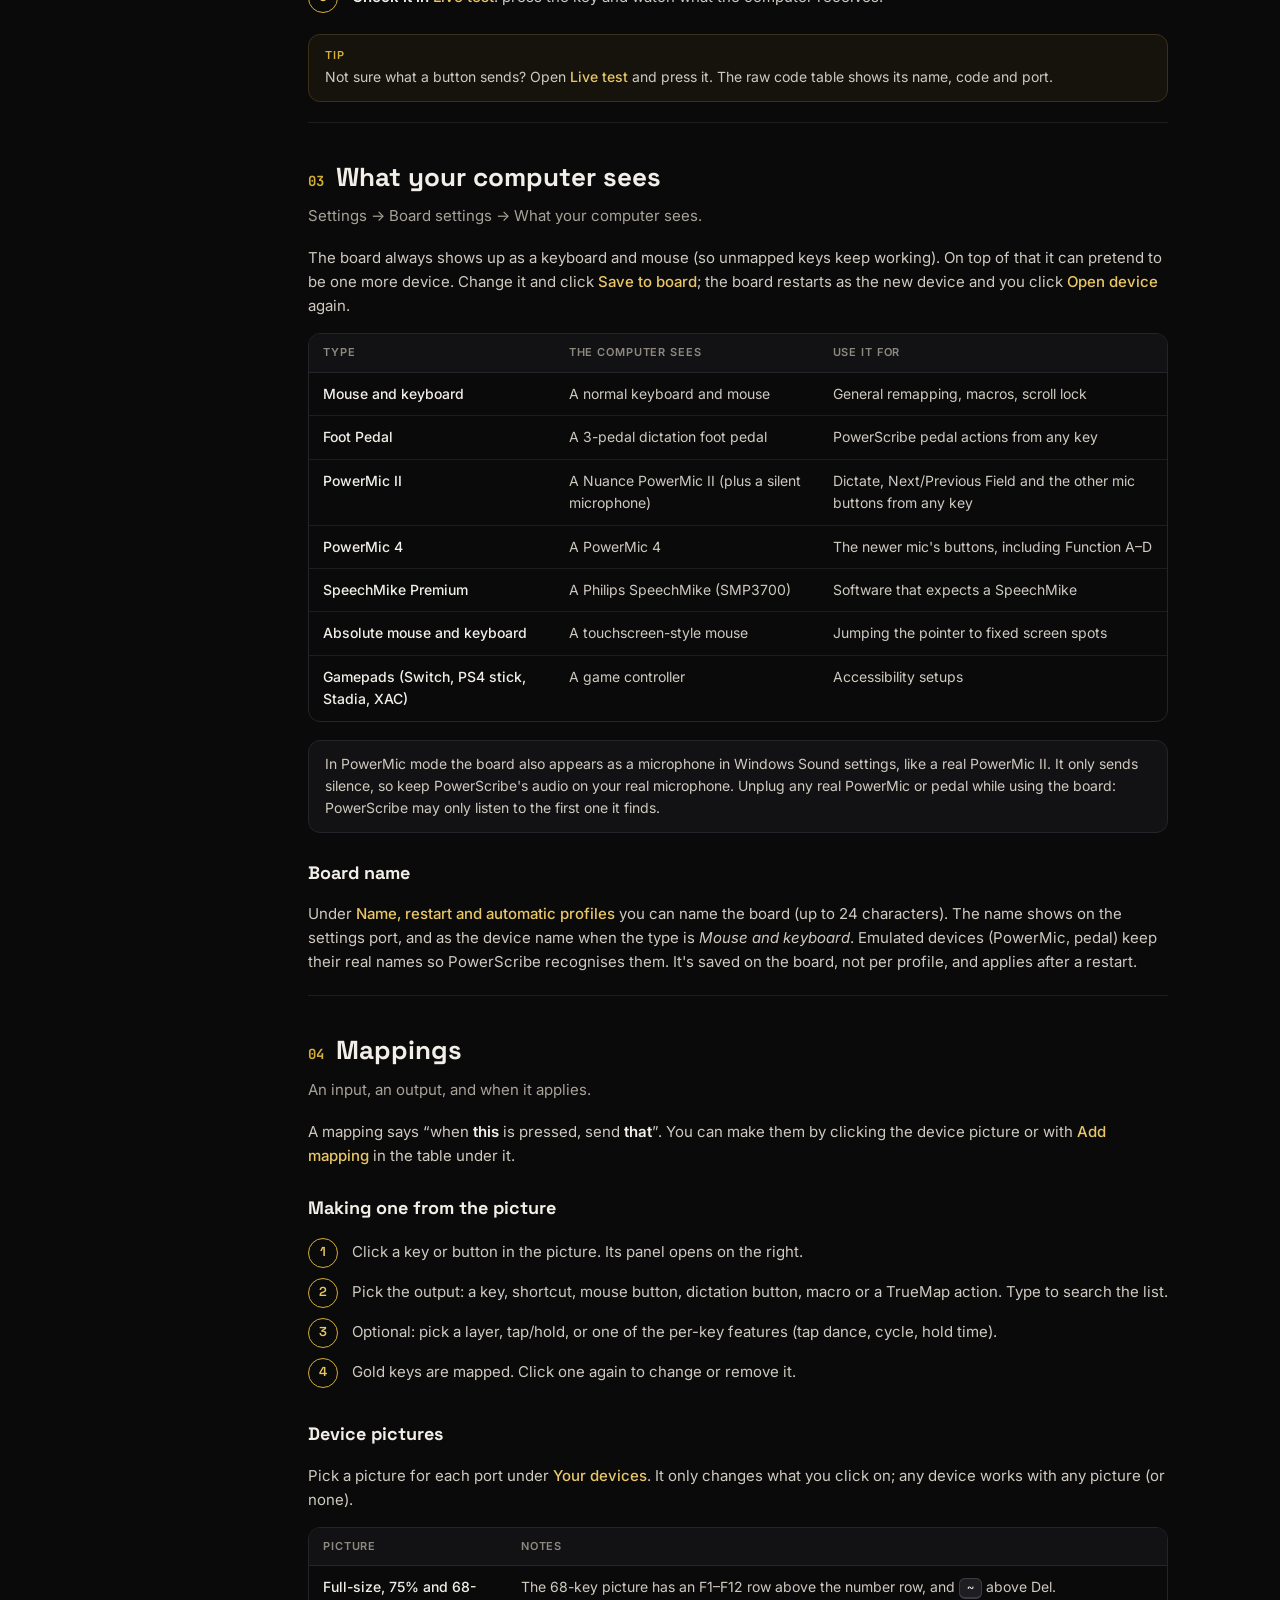
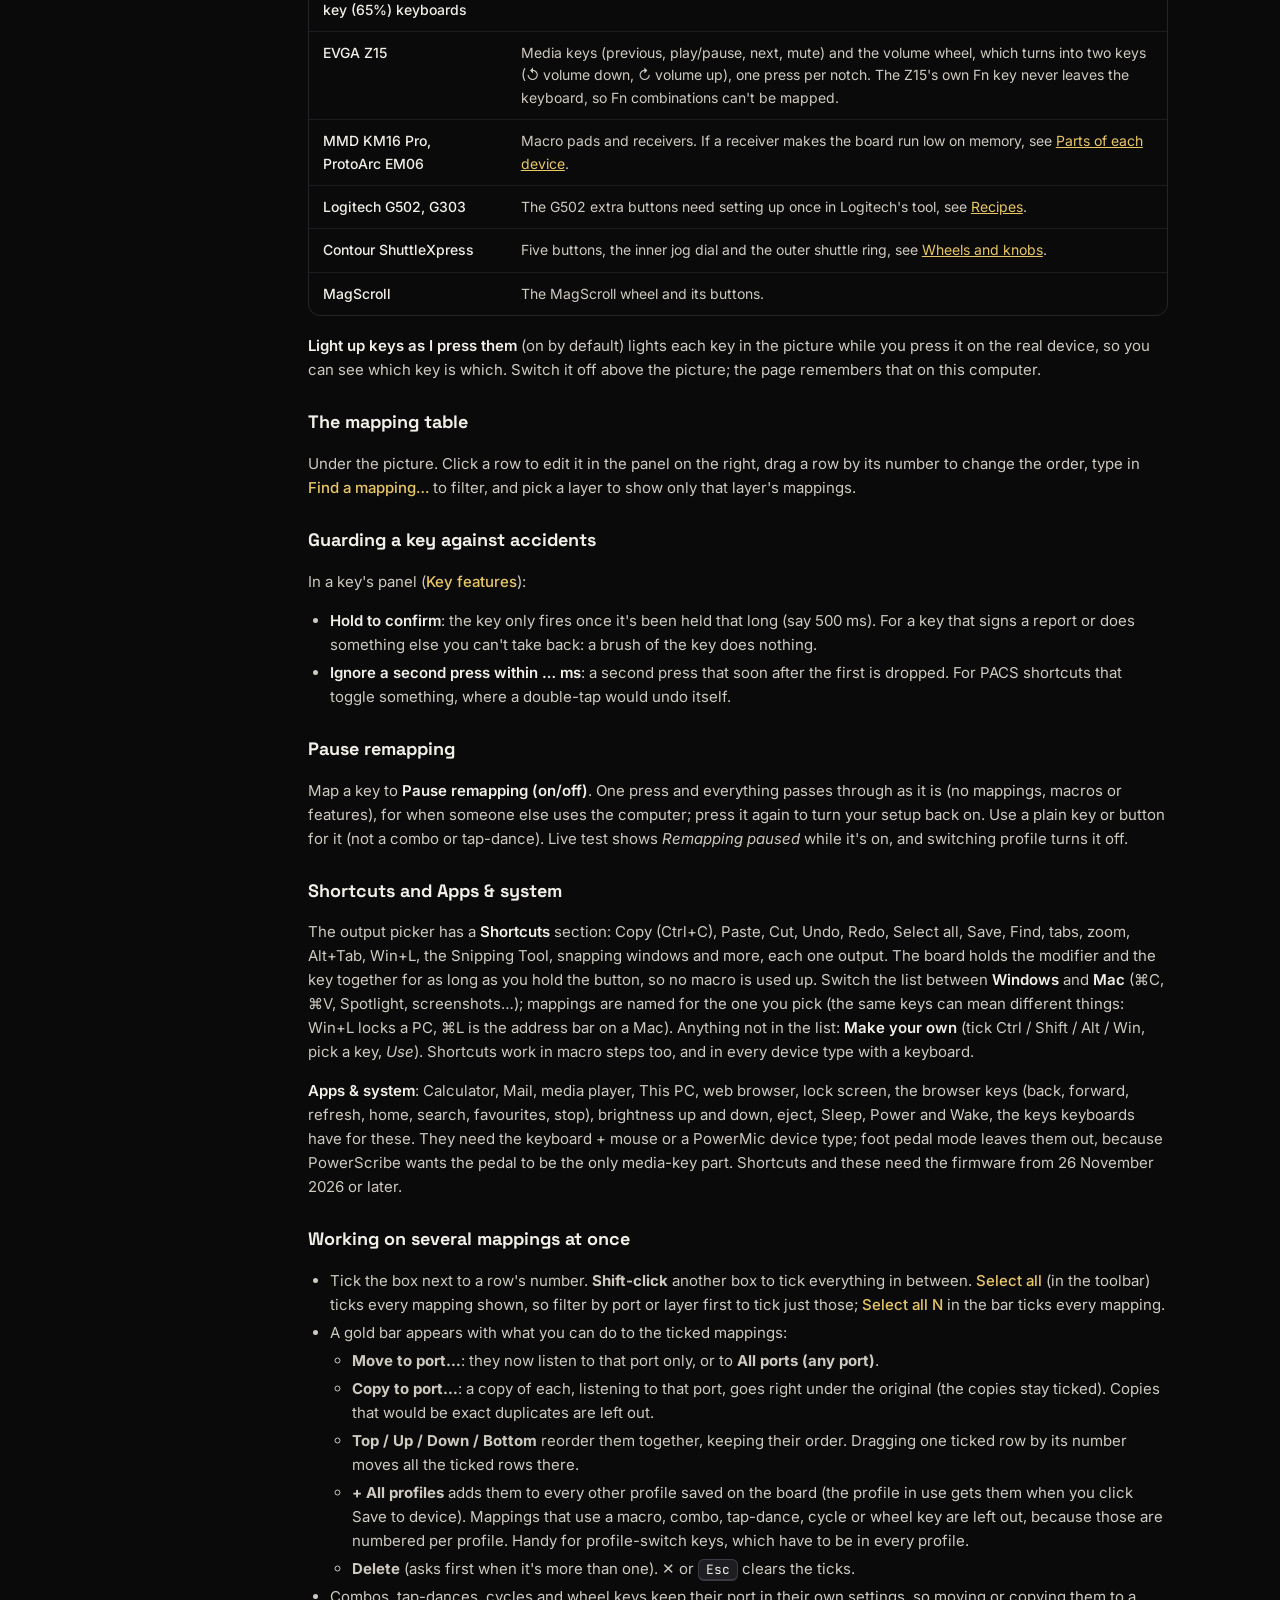
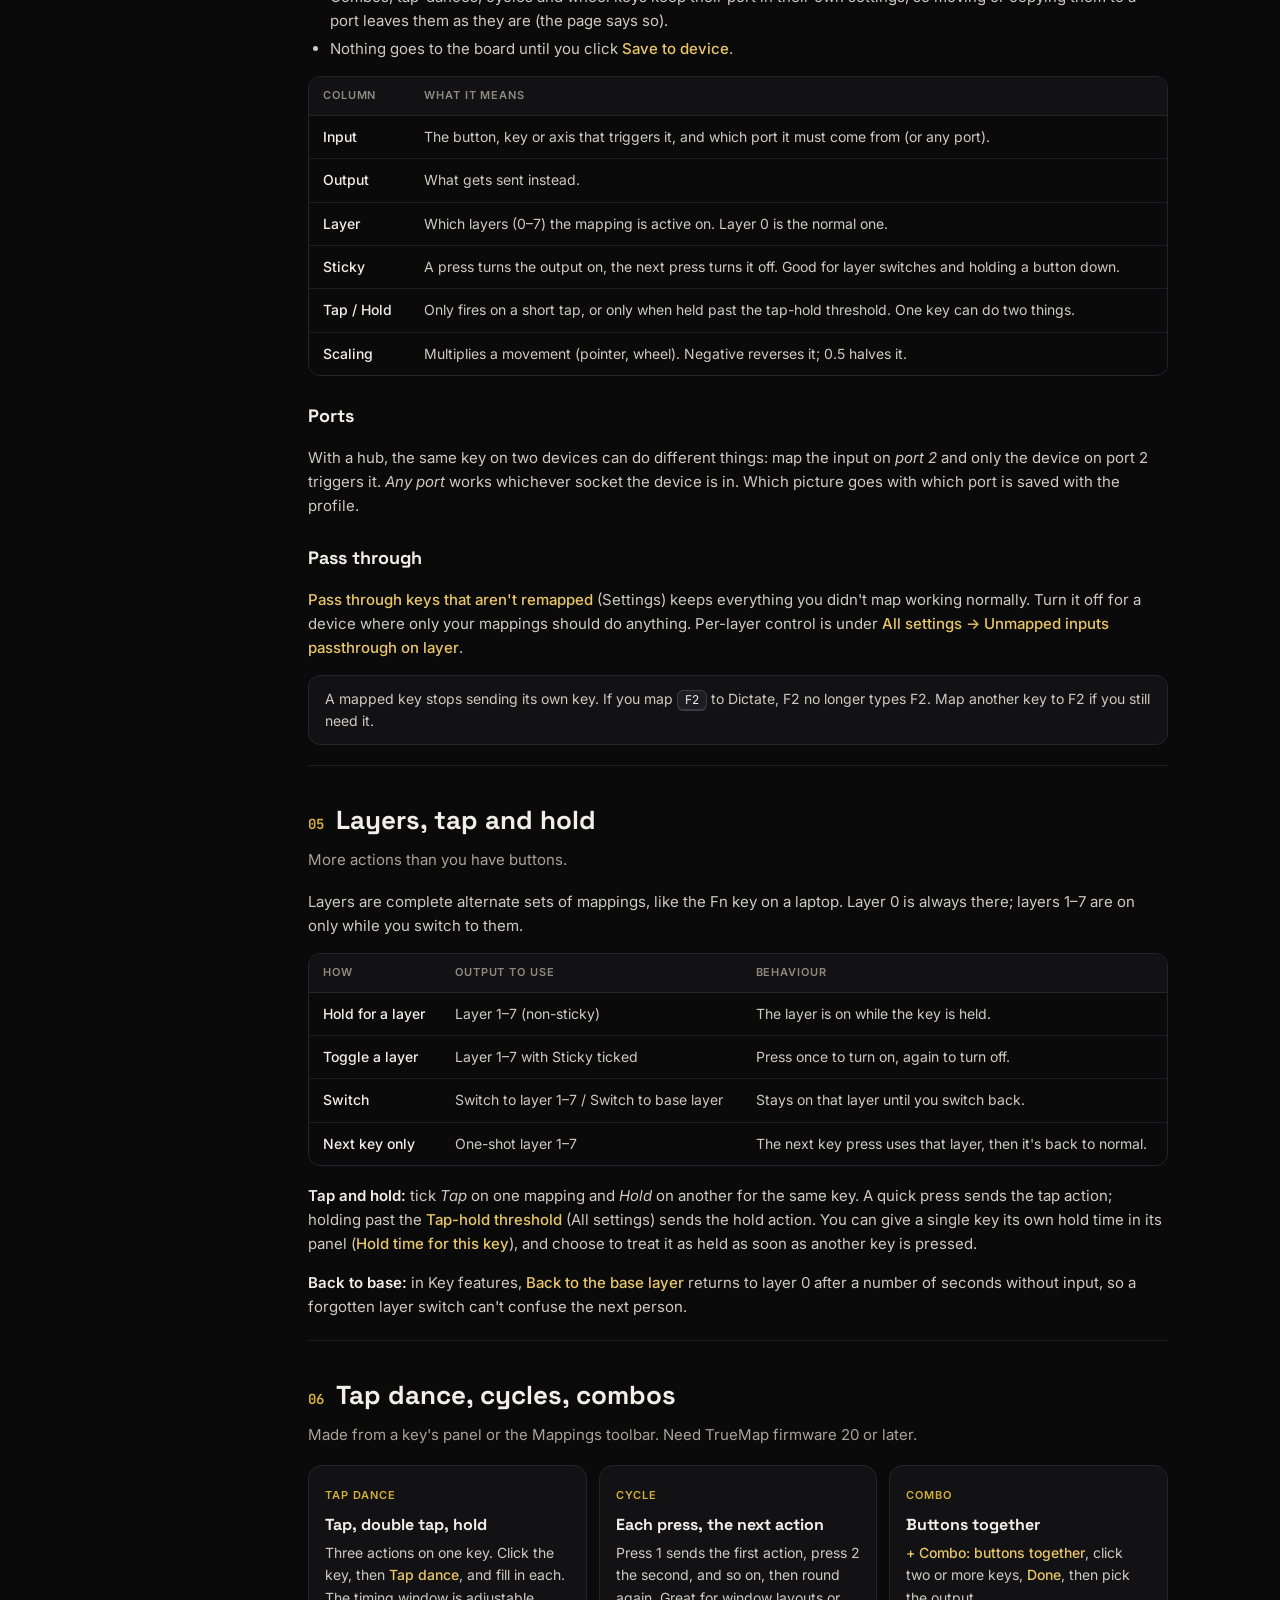
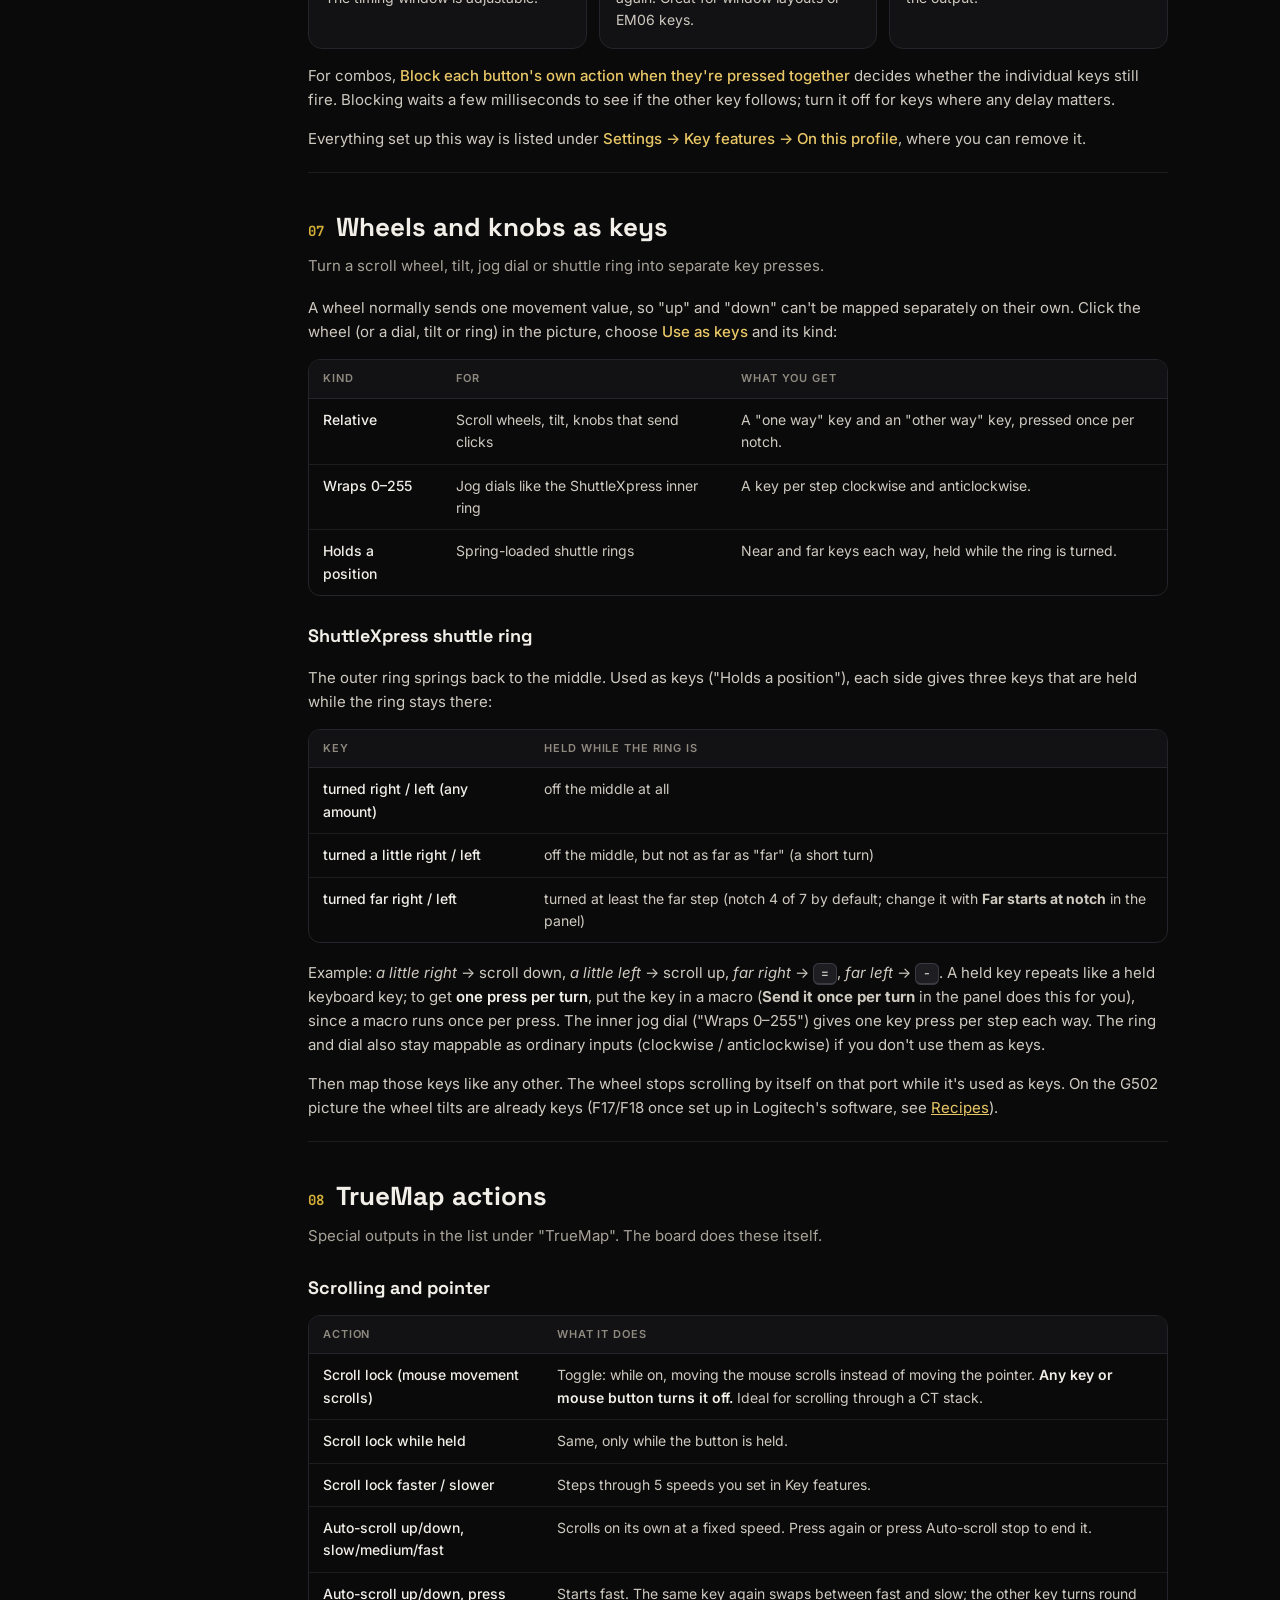
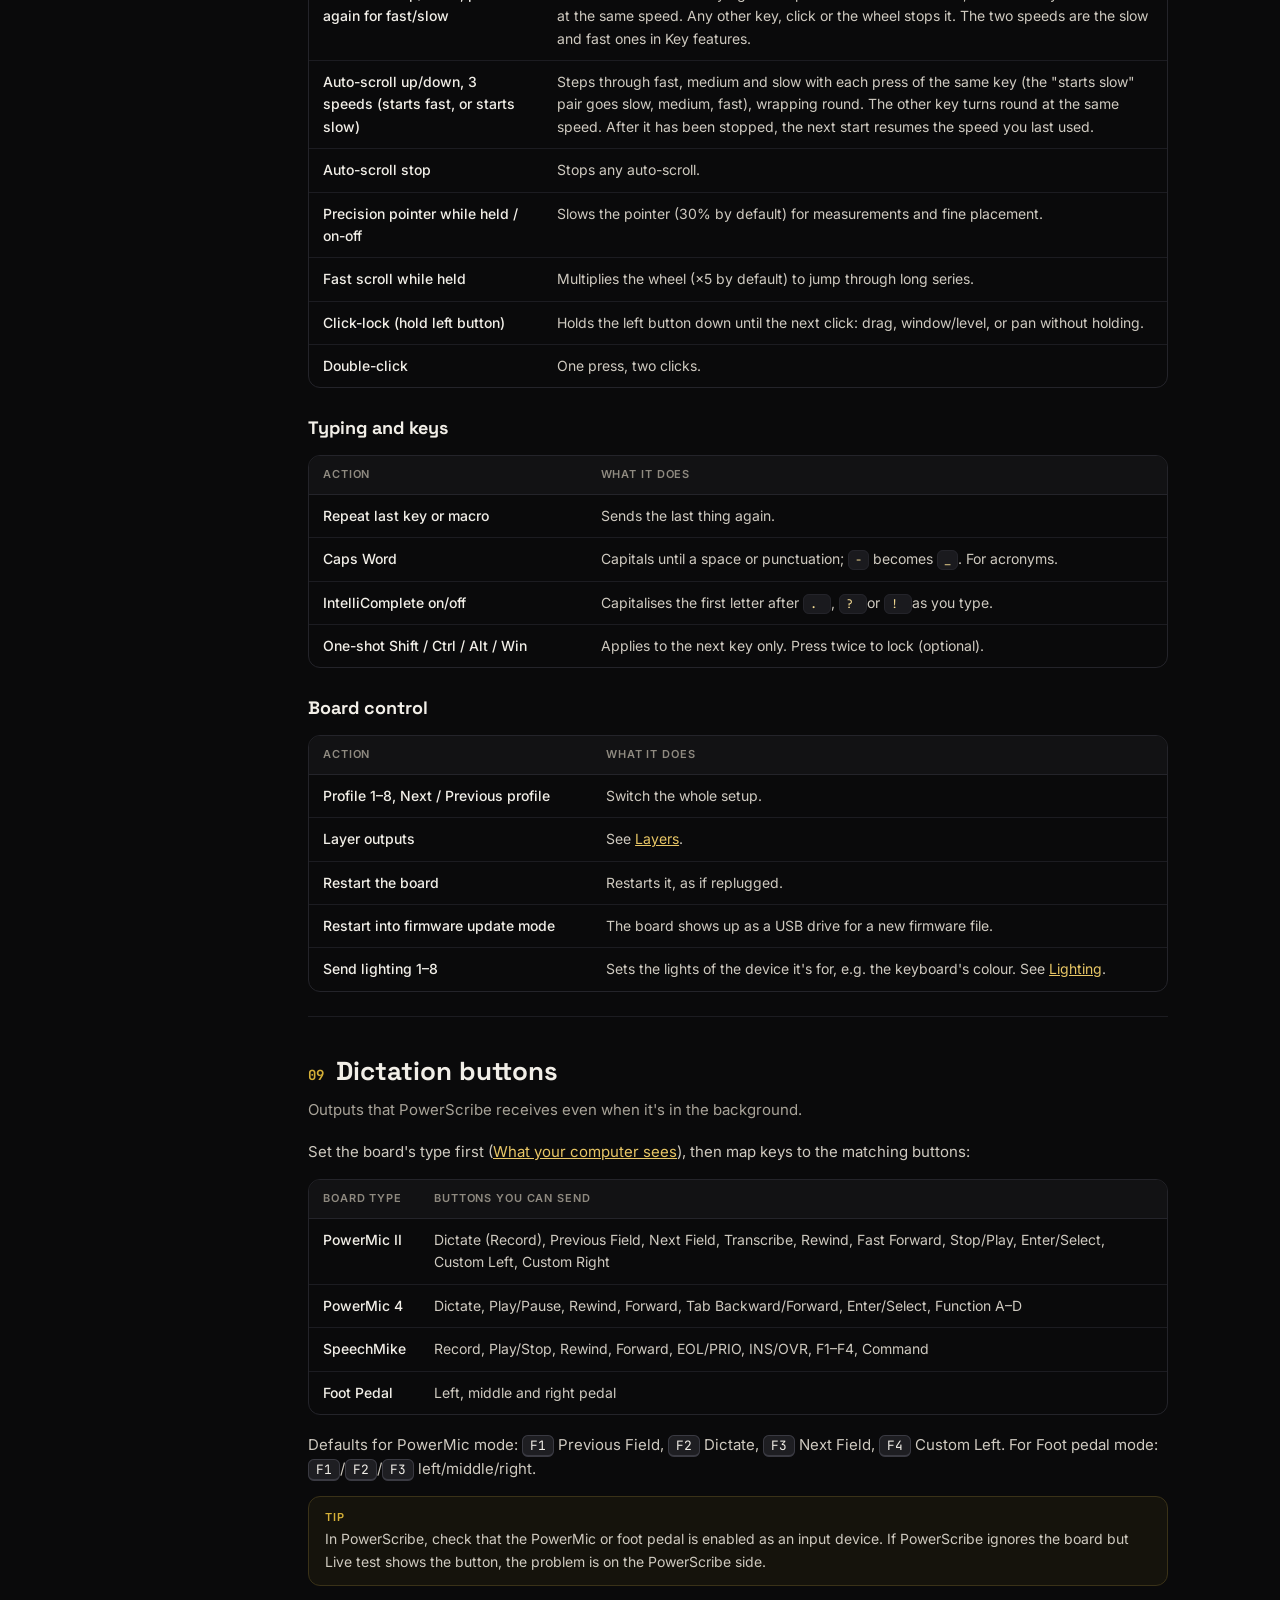
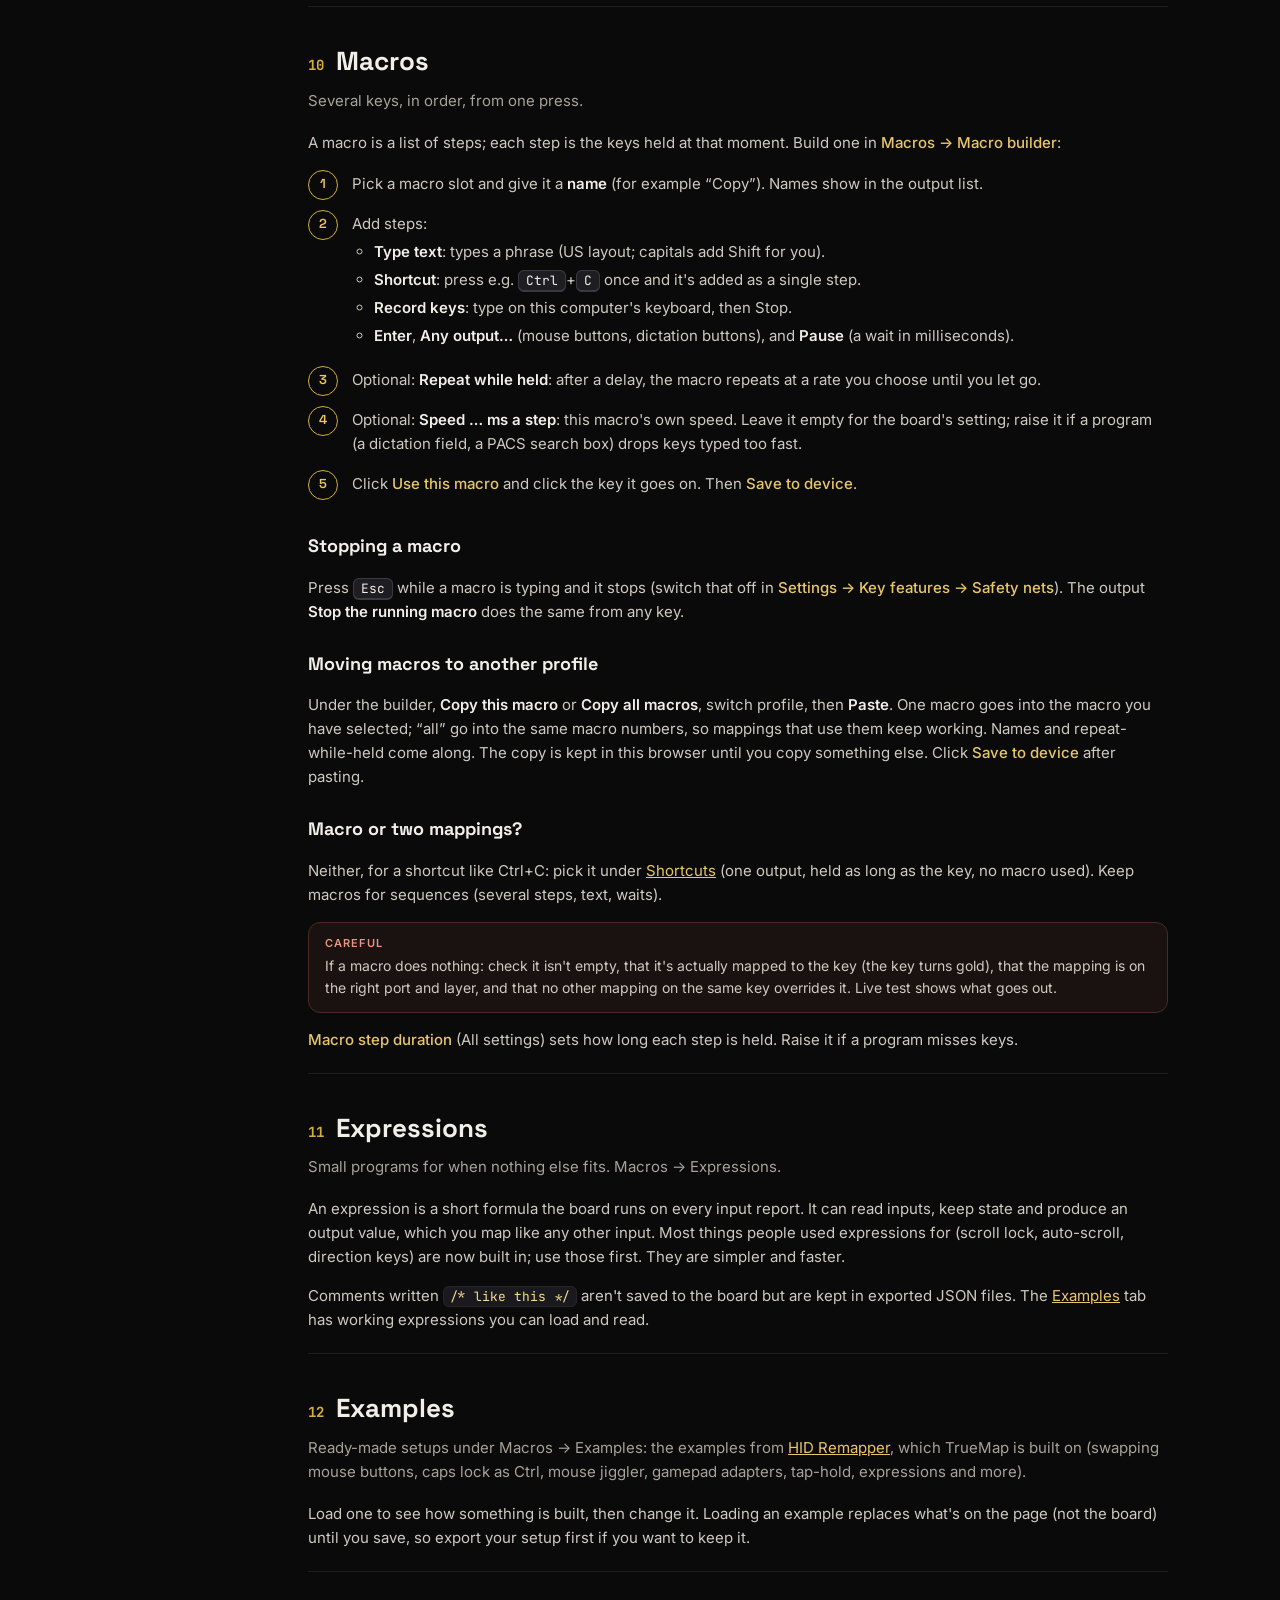
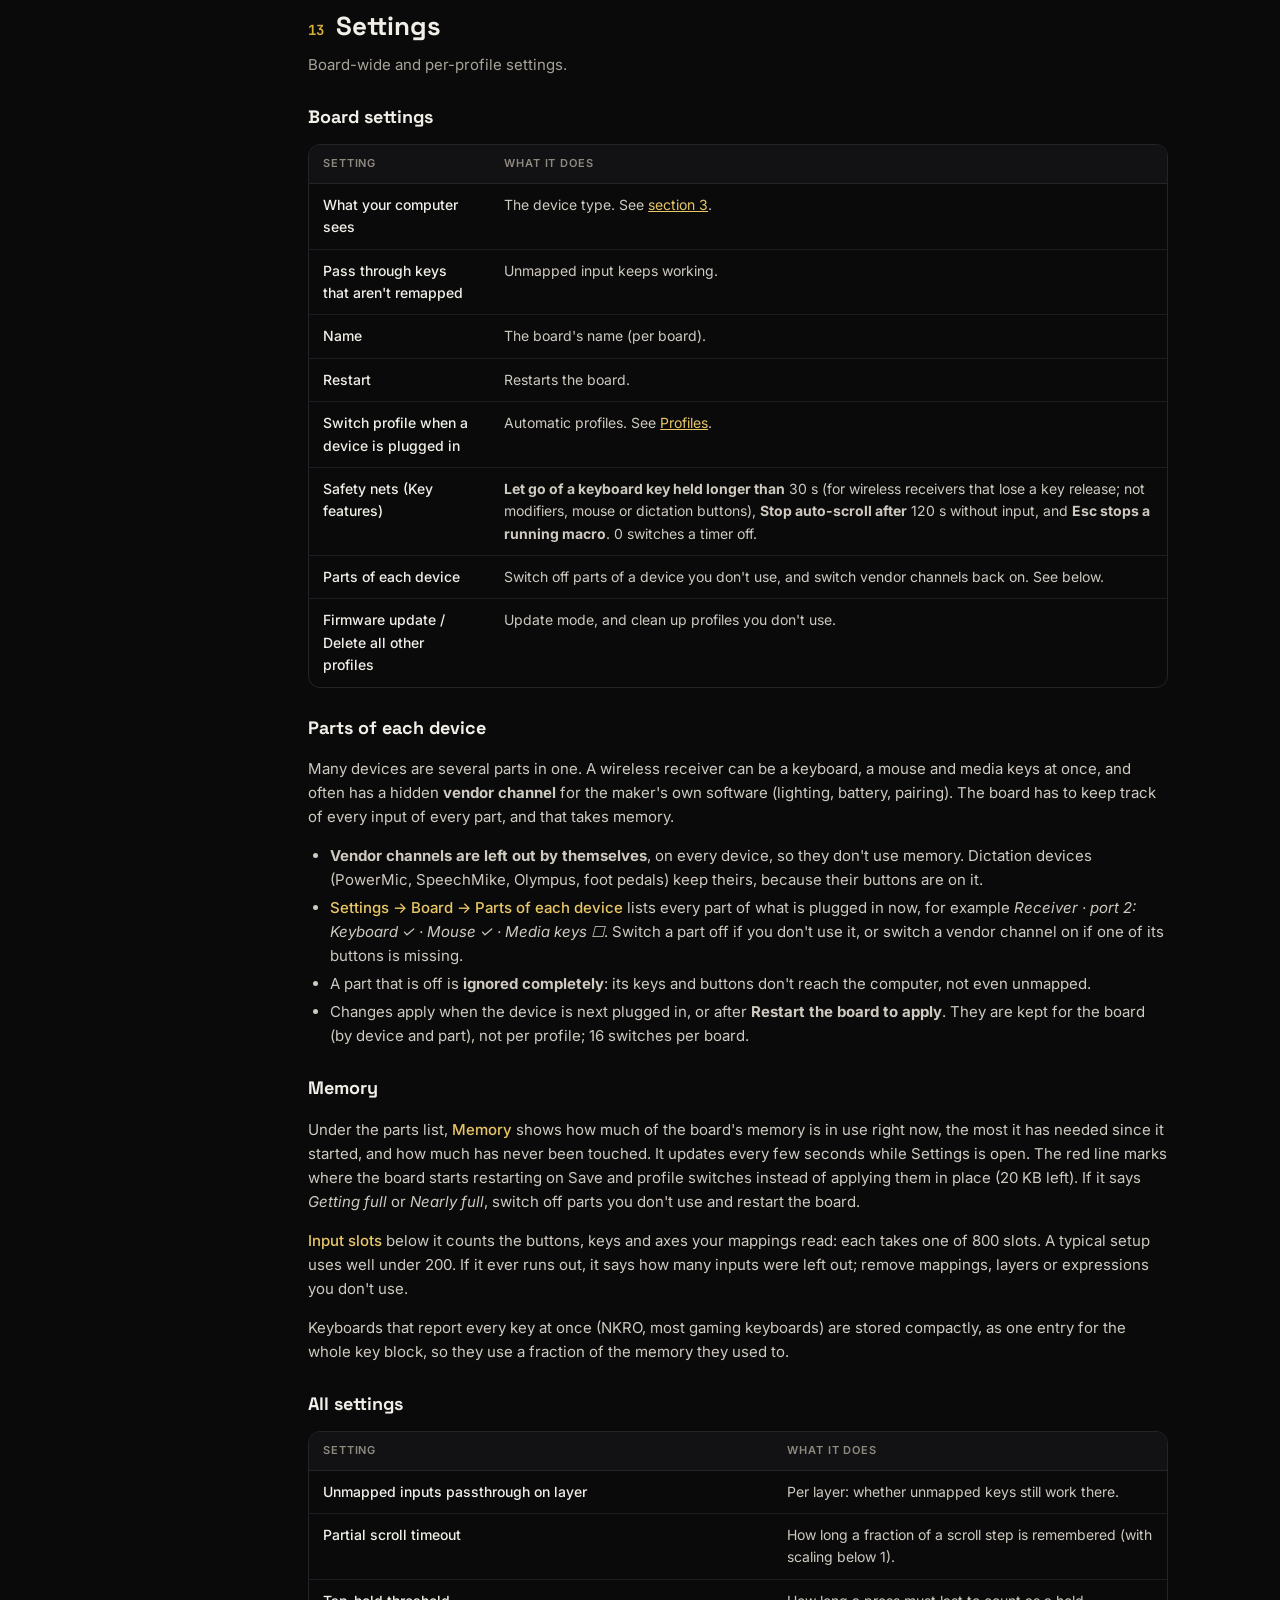
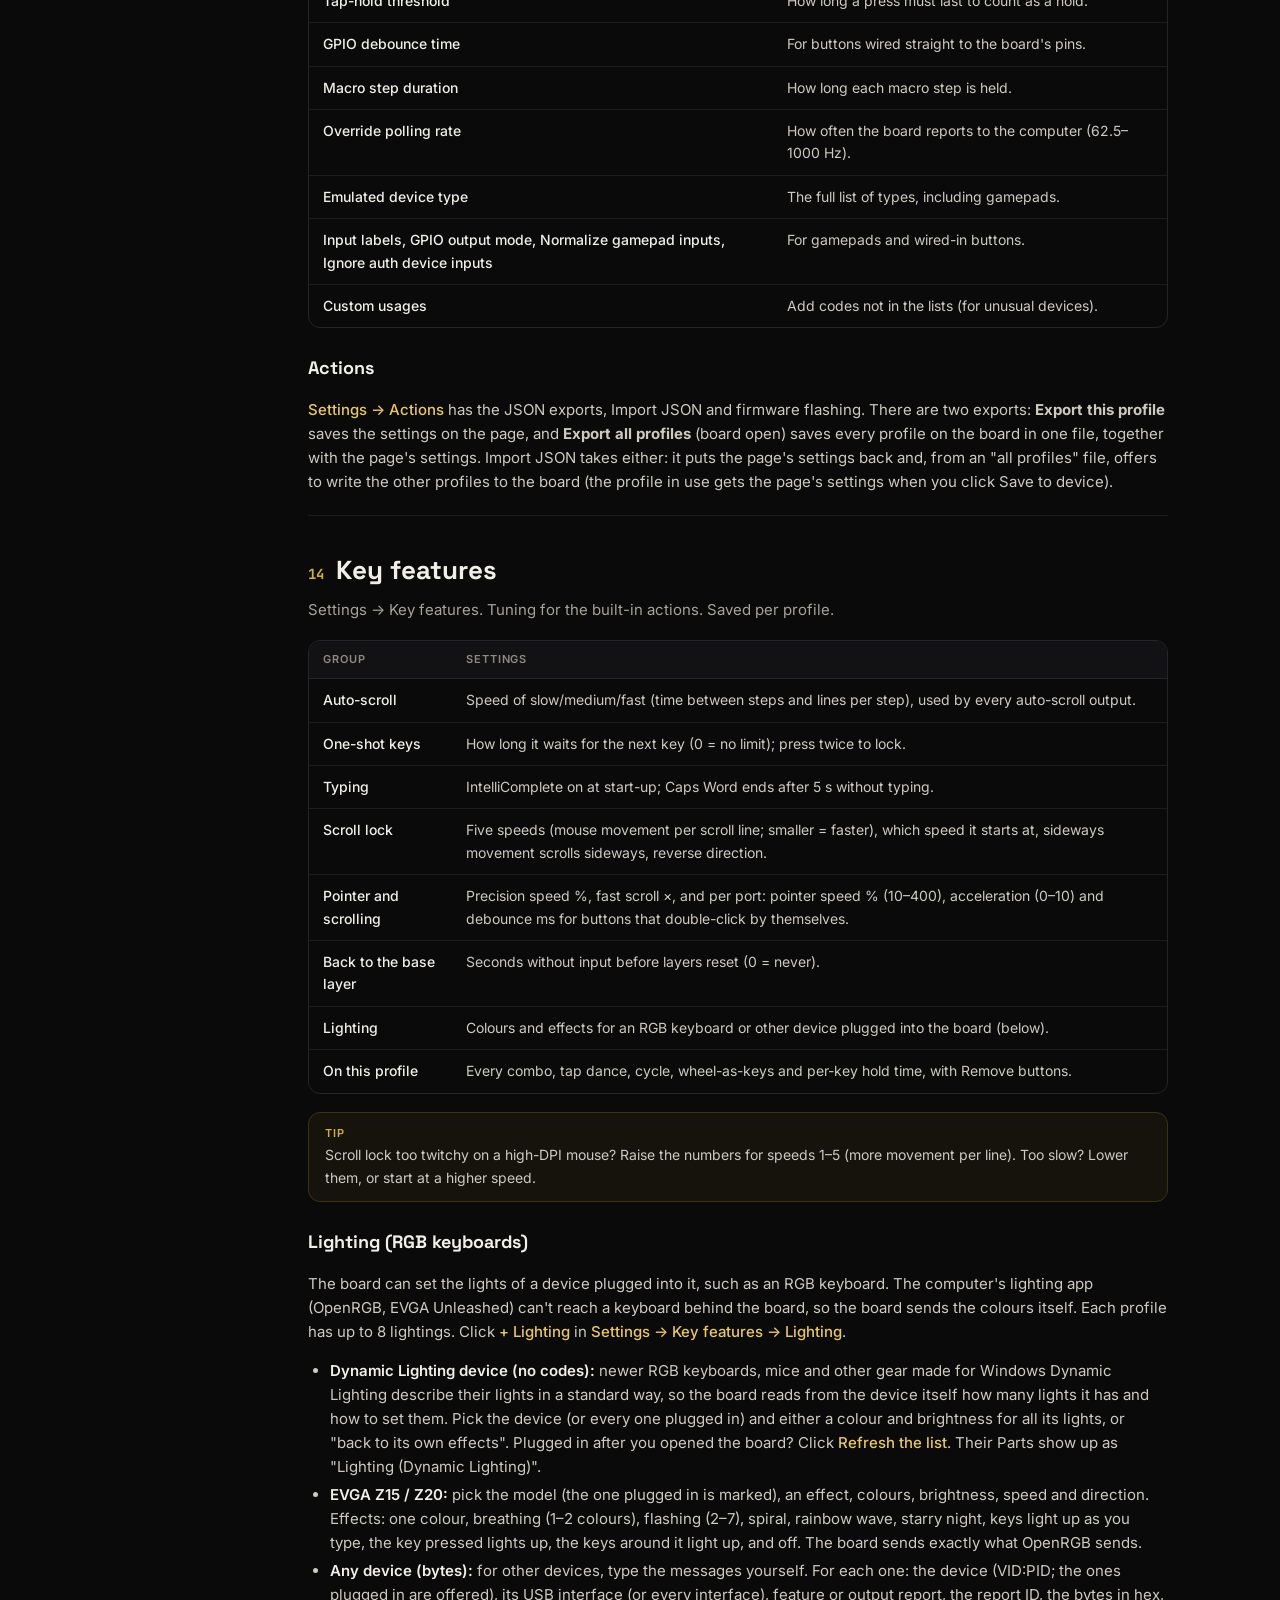
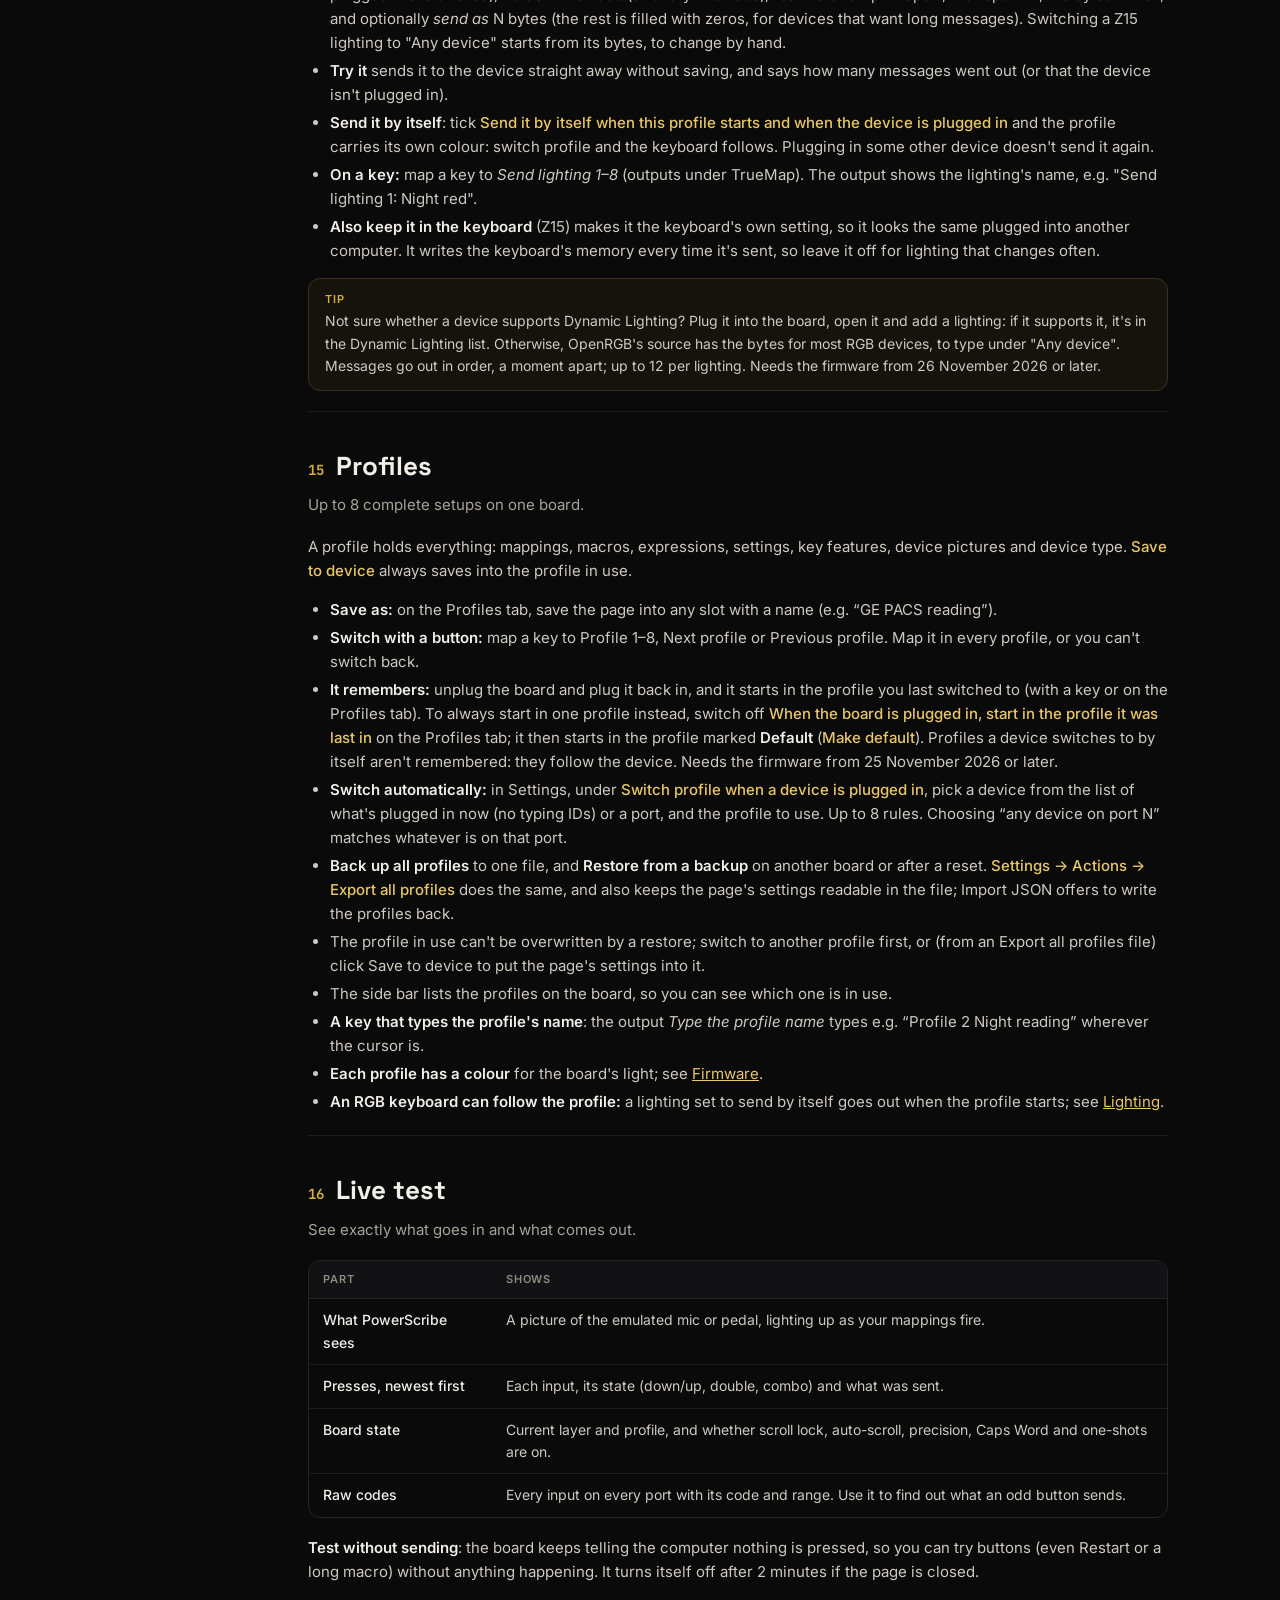
==== commit c0f7ac71: "Update Co-Authored-By: Claude Opus 5.5 <noreply@anthropic.com> Claude-Session: https://claude.ai/cod" ====
--- a/docs.html
+++ b/docs.html
@@ -468,6 +468,7 @@
   </ul>
   <h3>Memory</h3>
   <p>Under the parts list, <span class="path">Memory</span> shows how much of the board's memory is in use right now, the most it has needed since it started, and how much has never been touched. It updates every few seconds while Settings is open. The red line marks where the board starts restarting on Save and profile switches instead of applying them in place (20 KB left). If it says <i>Getting full</i> or <i>Nearly full</i>, switch off parts you don't use and restart the board.</p>
+  <p><span class="path">Input slots</span> below it counts the buttons, keys and axes your mappings read: each takes one of 800 slots. A typical setup uses well under 200. If it ever runs out, it says how many inputs were left out; remove mappings, layers or expressions you don't use.</p>
   <p>Keyboards that report every key at once (NKRO, most gaming keyboards) are stored compactly, as one entry for the whole key block, so they use a fraction of the memory they used to.</p>
   <h3>All settings</h3>
   <div class="tbl"><table>
@@ -676,6 +677,7 @@
     <tr><td>Automatic profile rules</td><td>8 per board</td></tr>
     <tr><td>Part switches (Parts of each device)</td><td>16 per board</td></tr>
     <tr><td>Board name</td><td>24 characters</td></tr>
+    <tr><td>Inputs the mappings can read</td><td>800 (buttons, keys and axes; shown under Settings → Input slots)</td></tr>
     <tr><td>Memory (Feather / MeisterConverter)</td><td>about 125 / 123 KB; Save restarts the board when under 20 KB is left</td></tr>
     <tr><td>Profile name</td><td>20 characters</td></tr>
     <tr><td>Lightings</td><td>8 per profile; up to 12 messages each, 63 bytes typed per message, sent as up to 1023</td></tr>
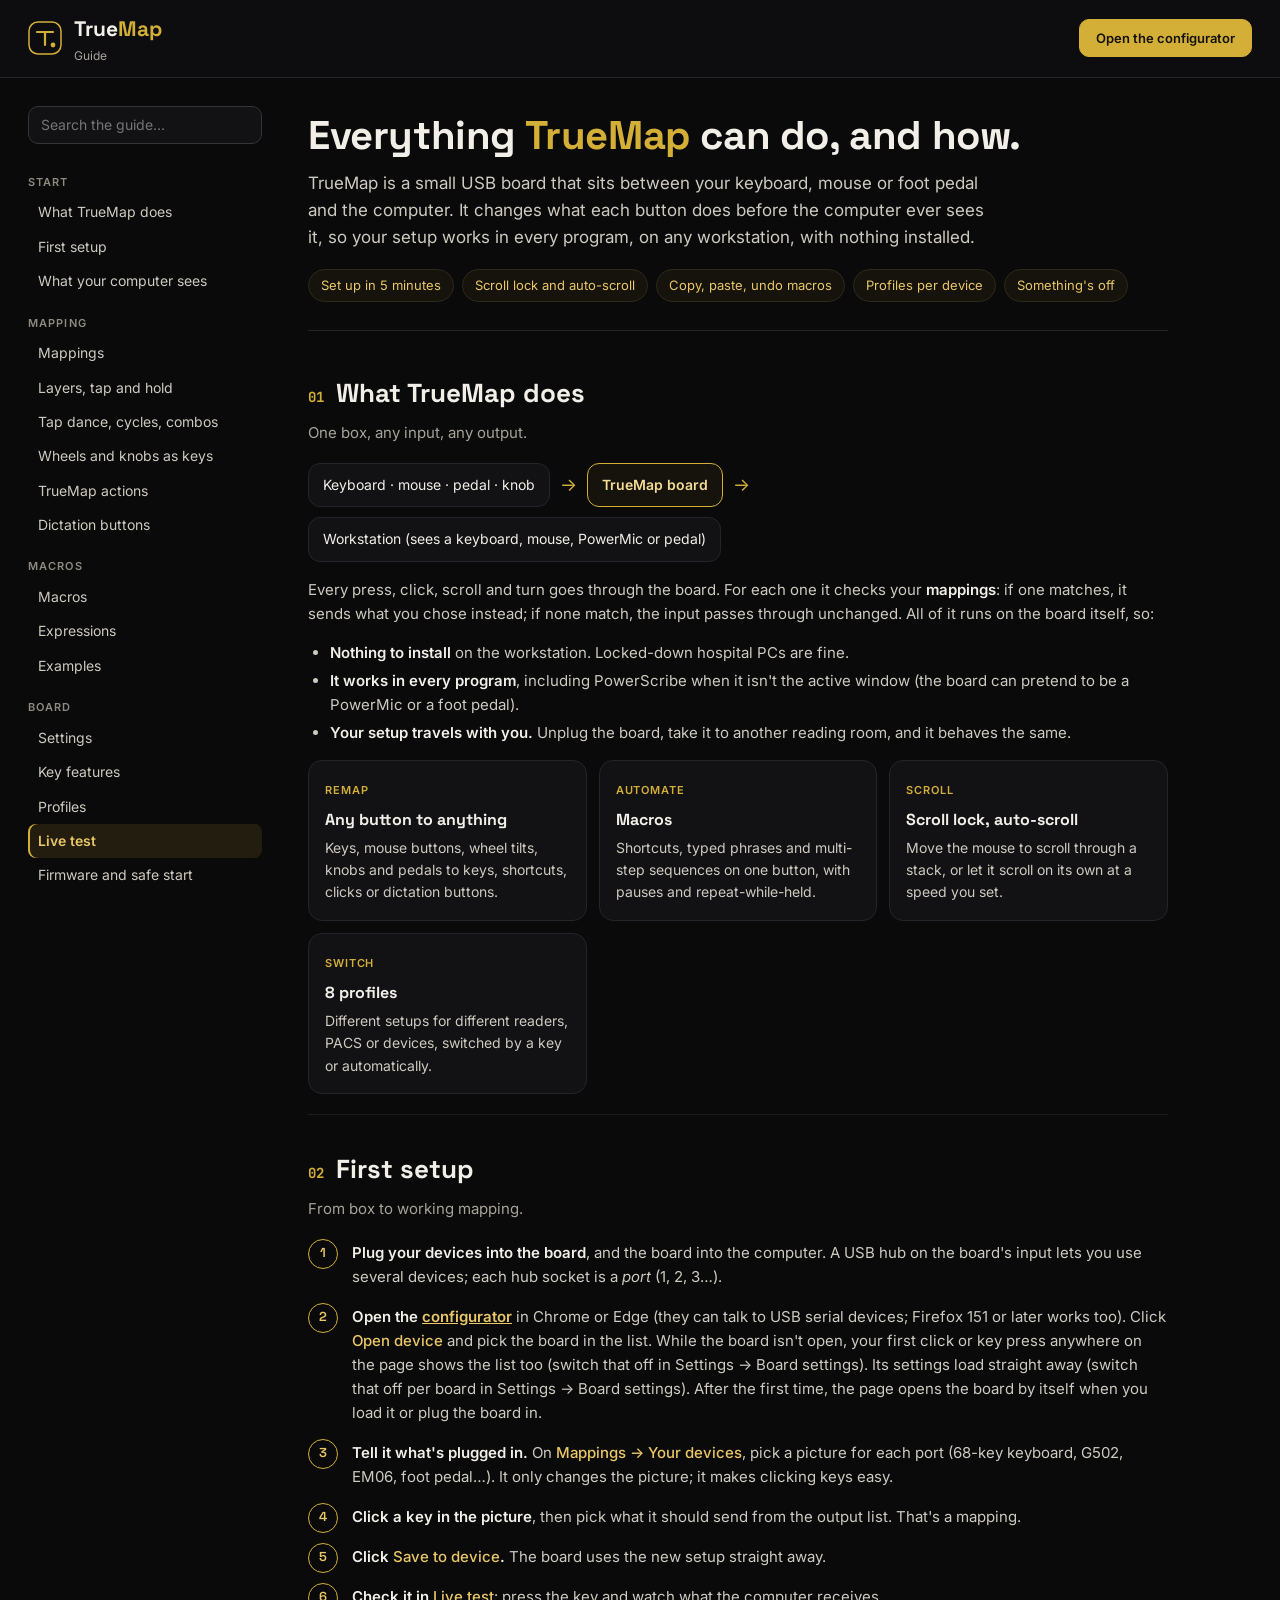
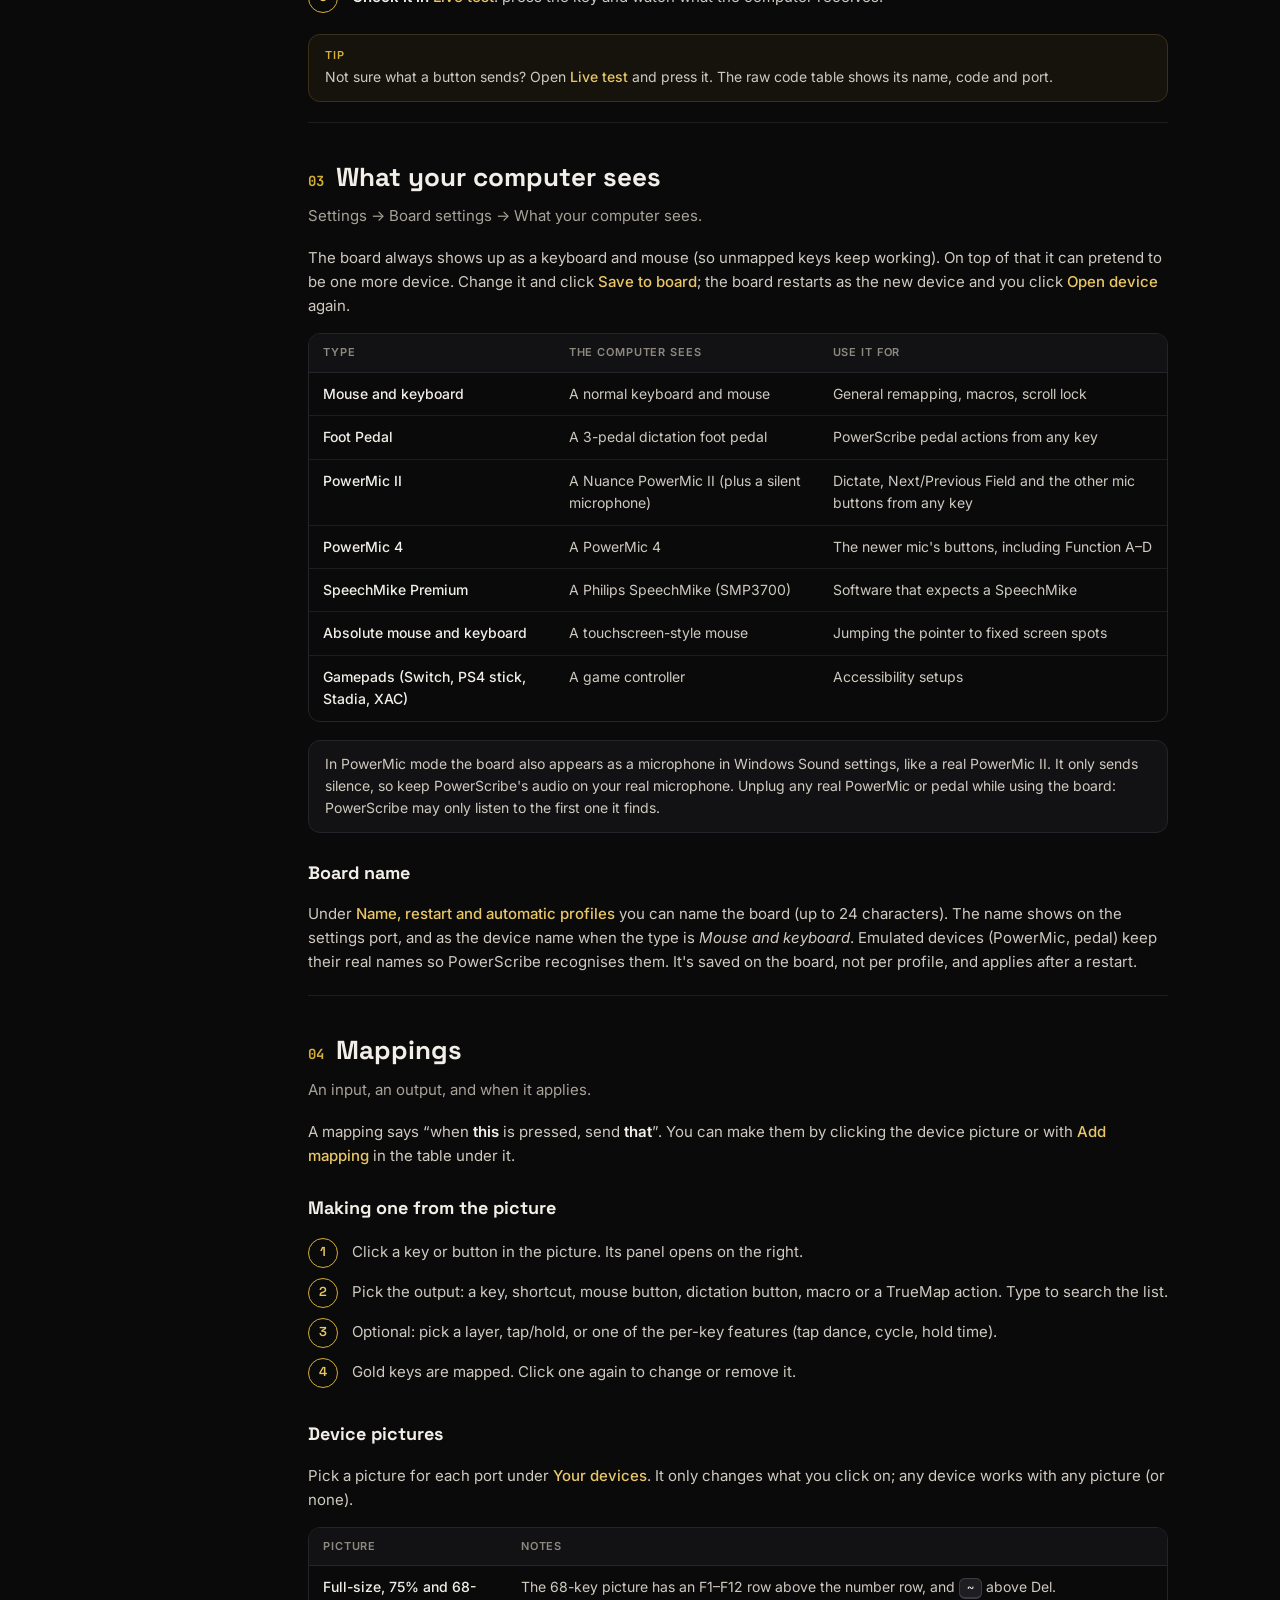
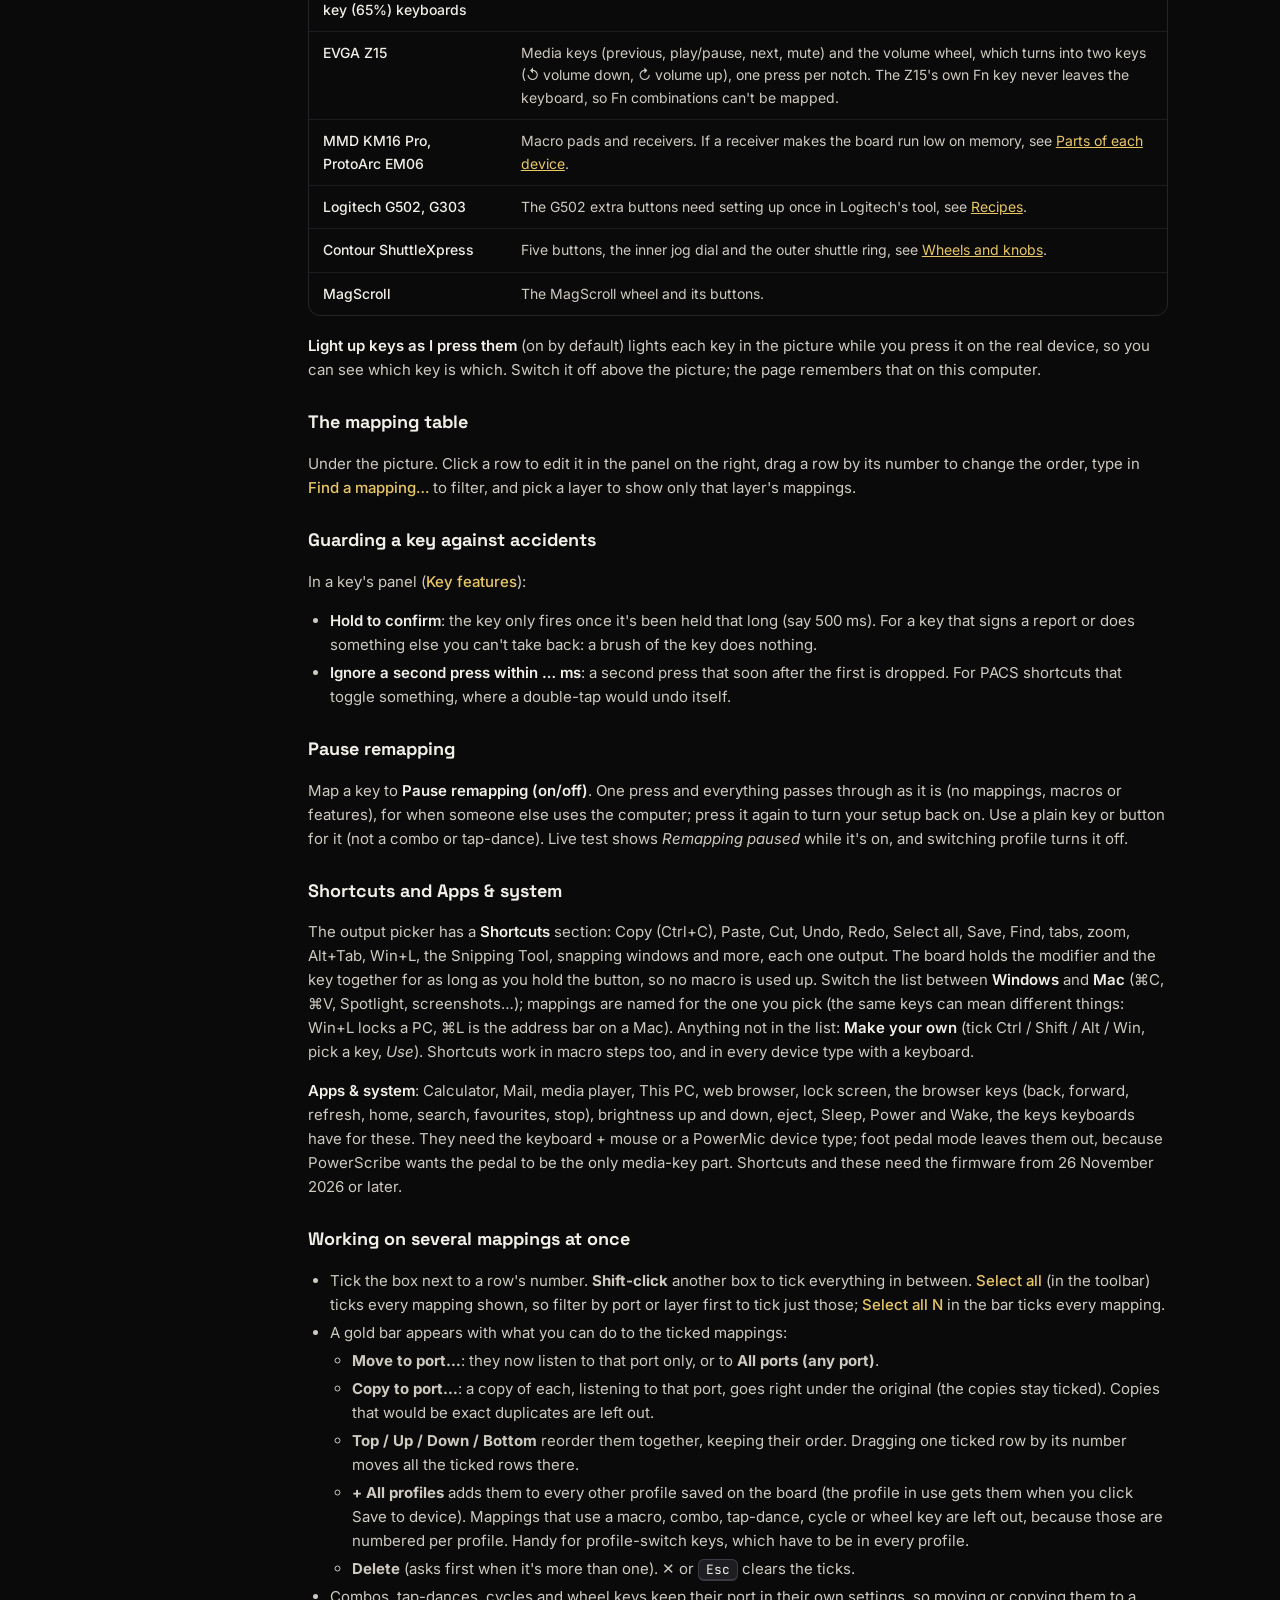
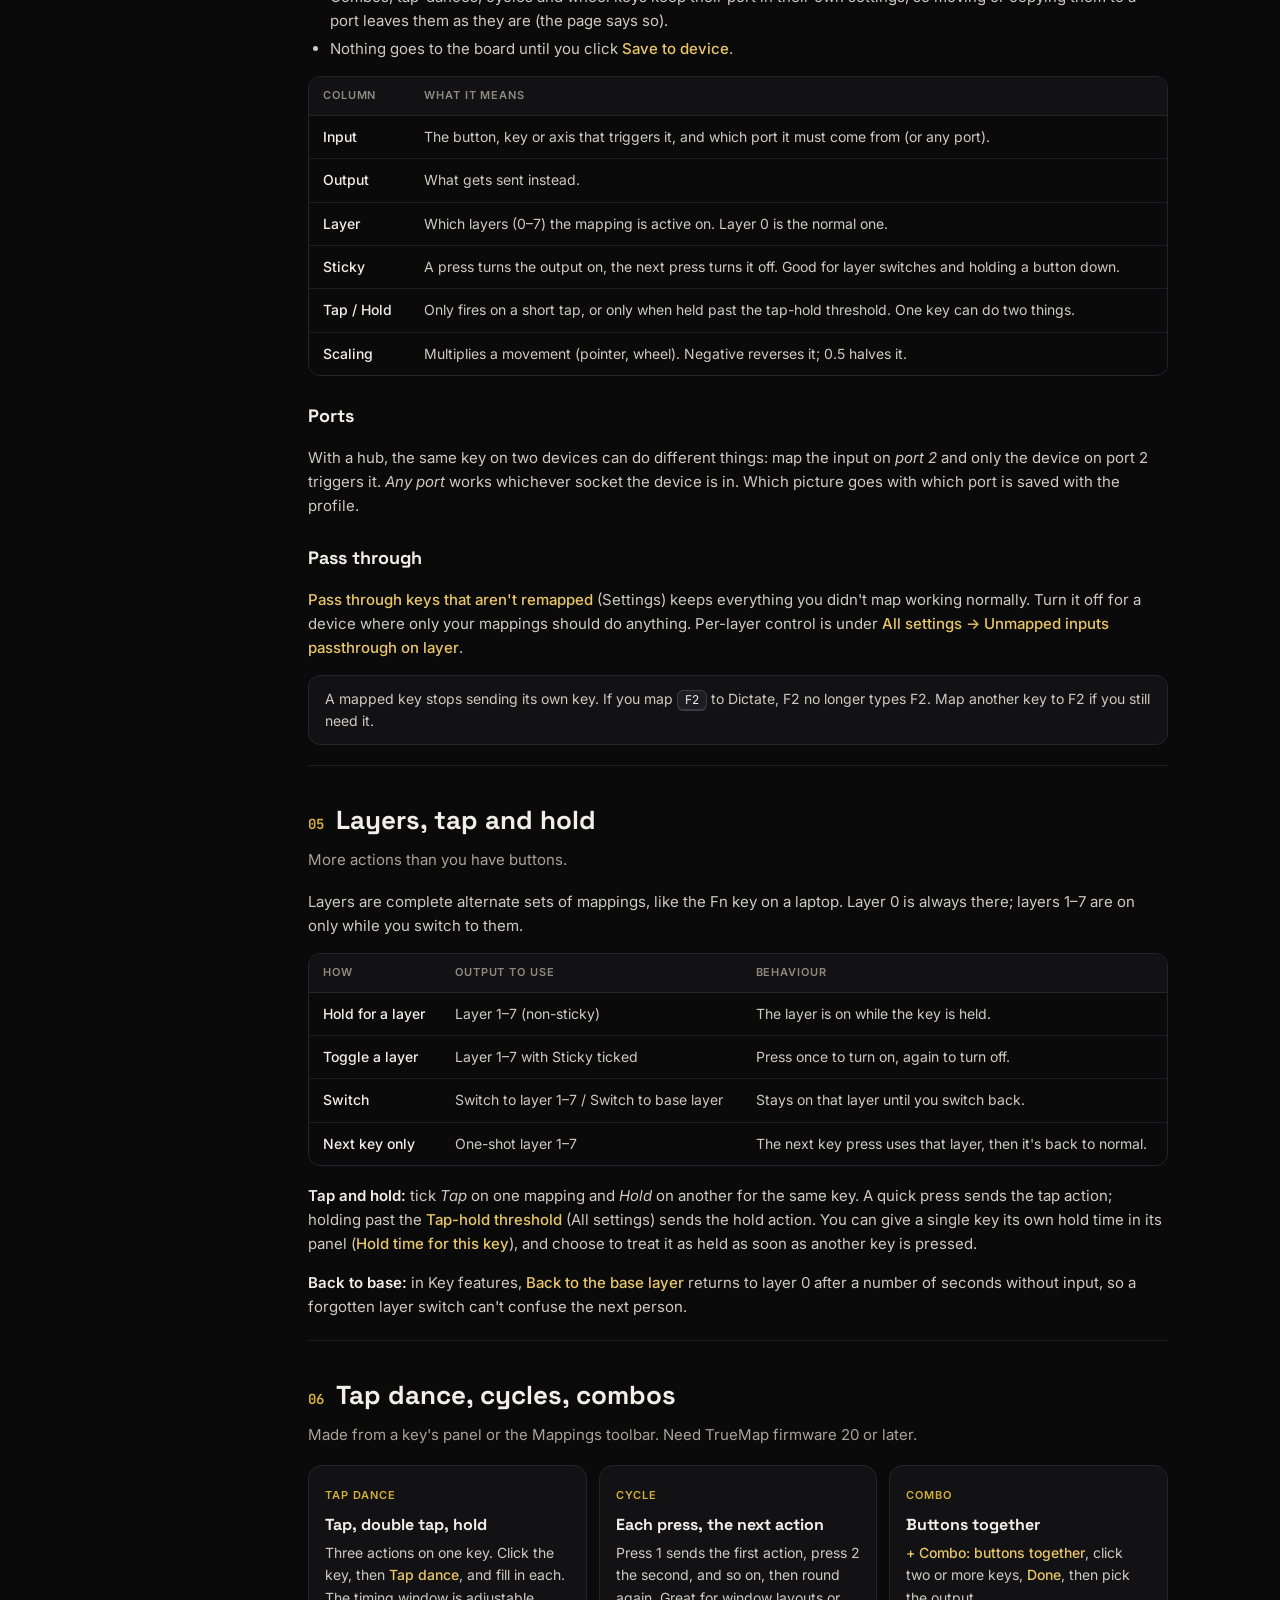
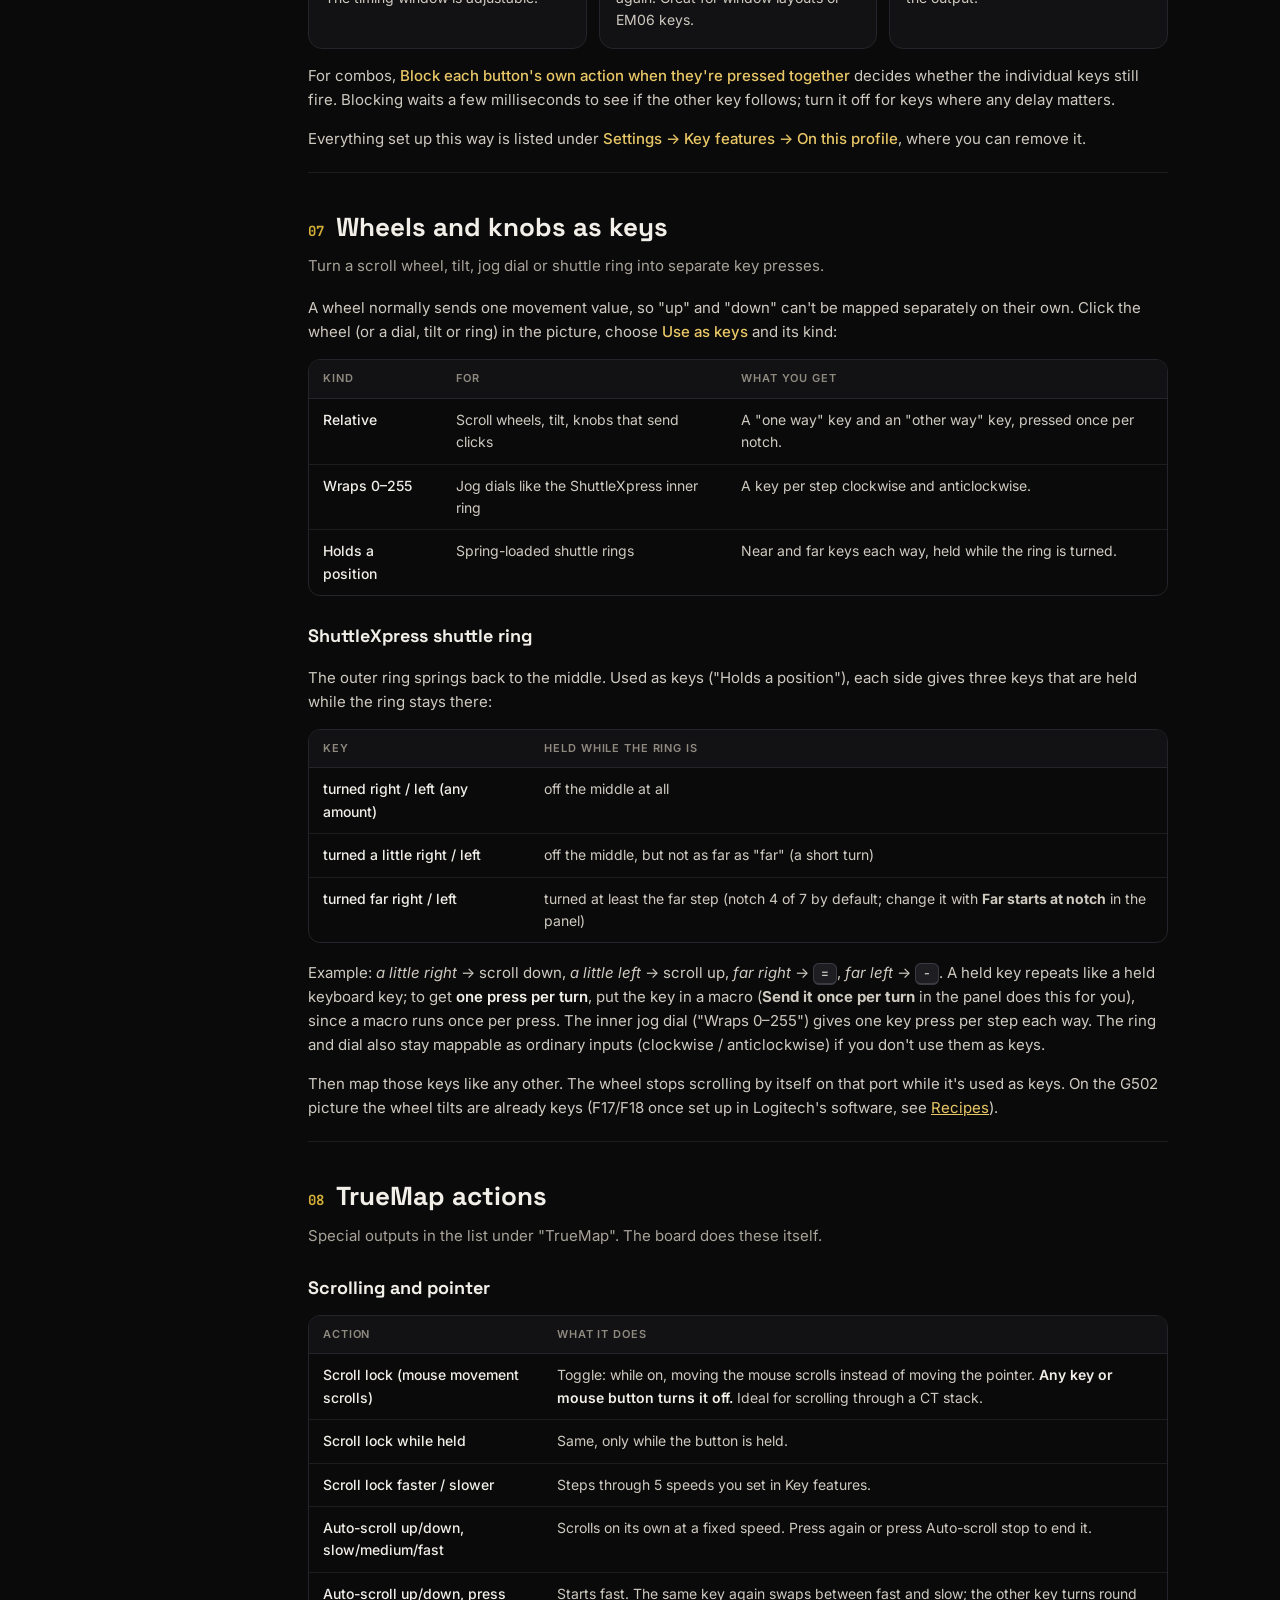
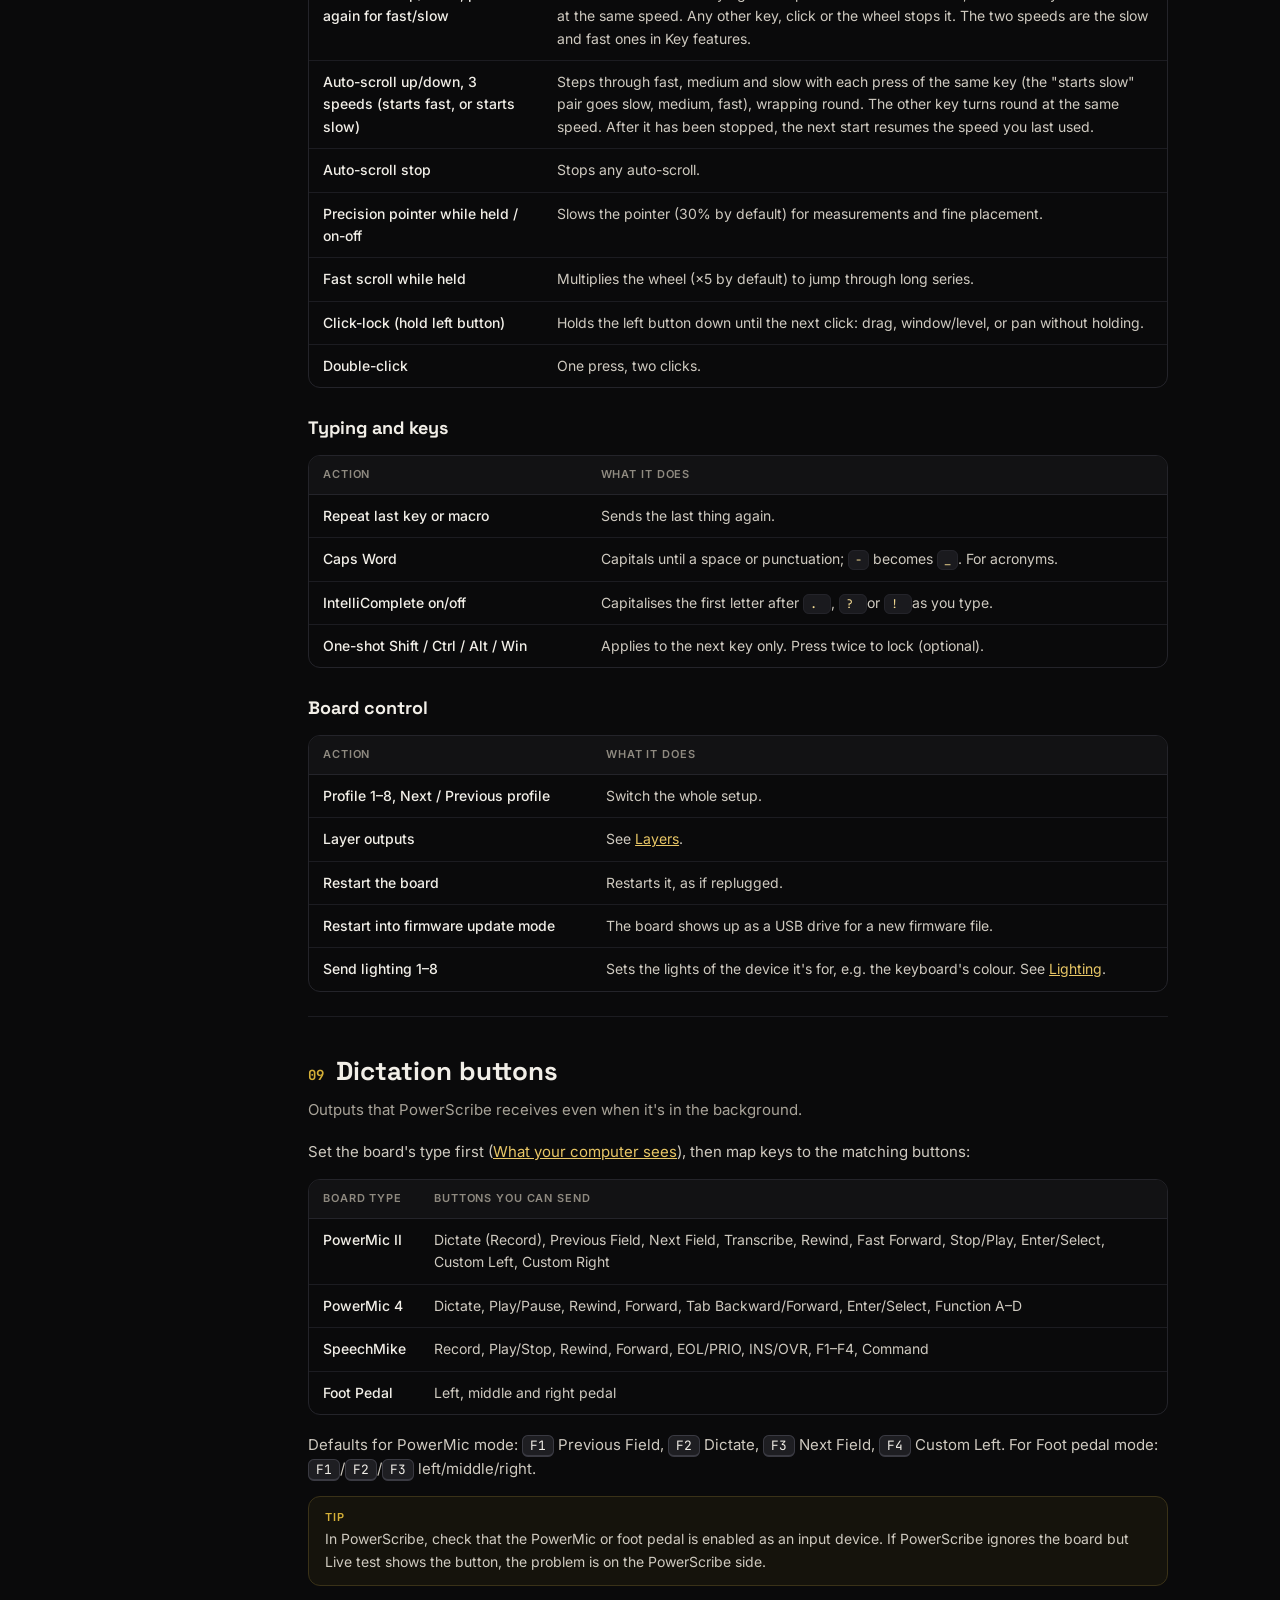
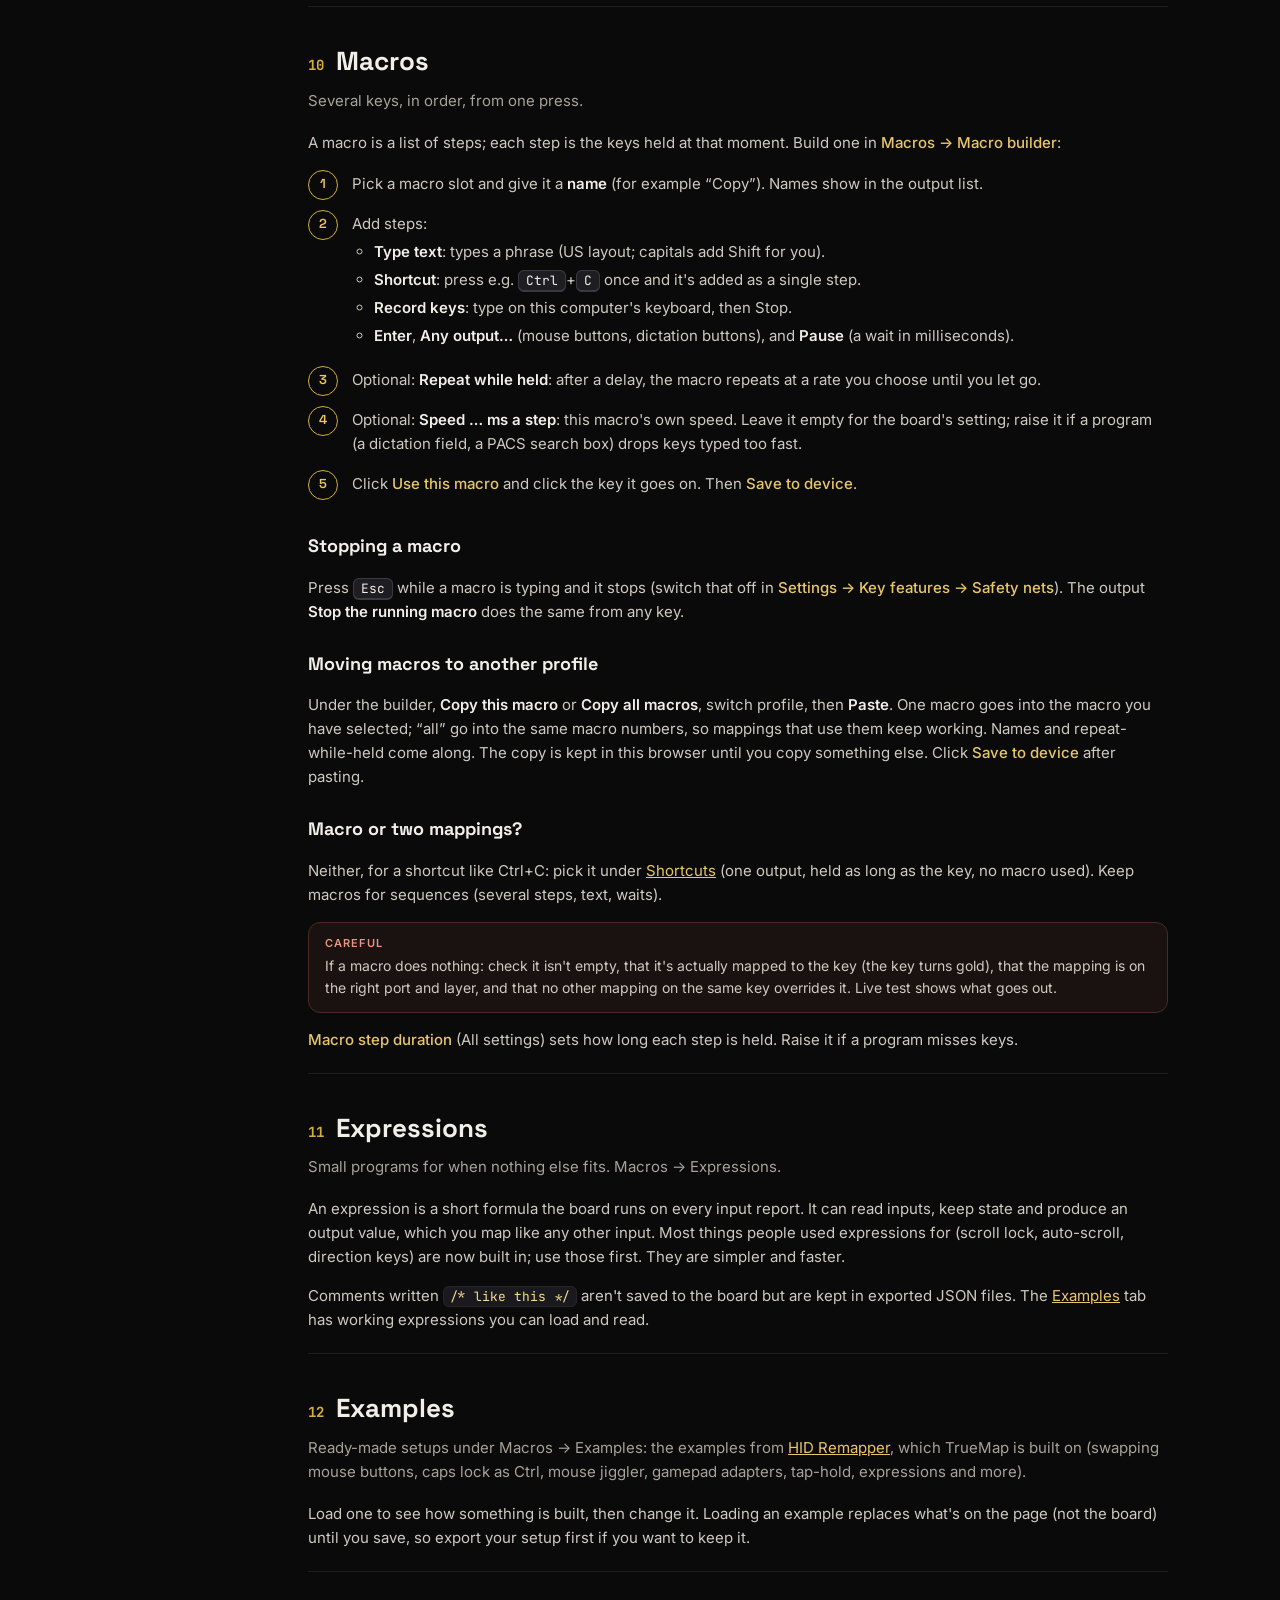
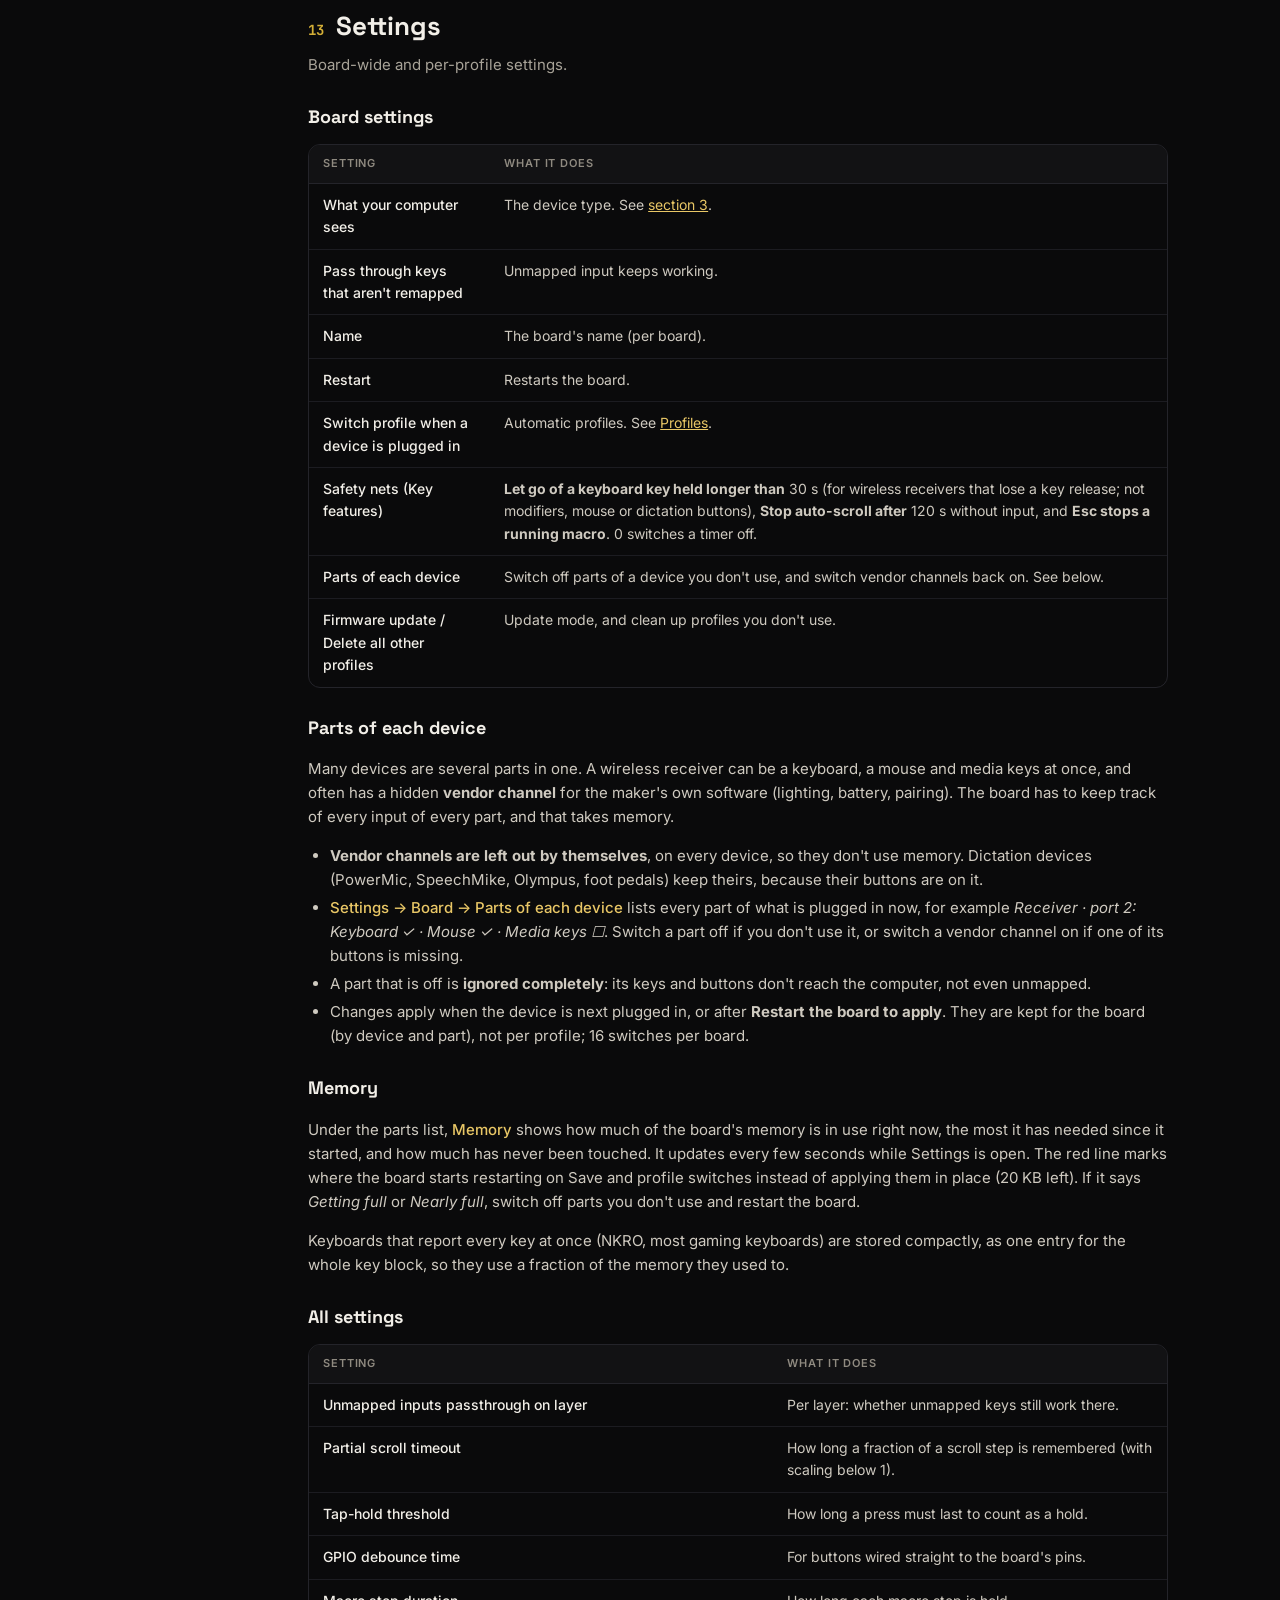
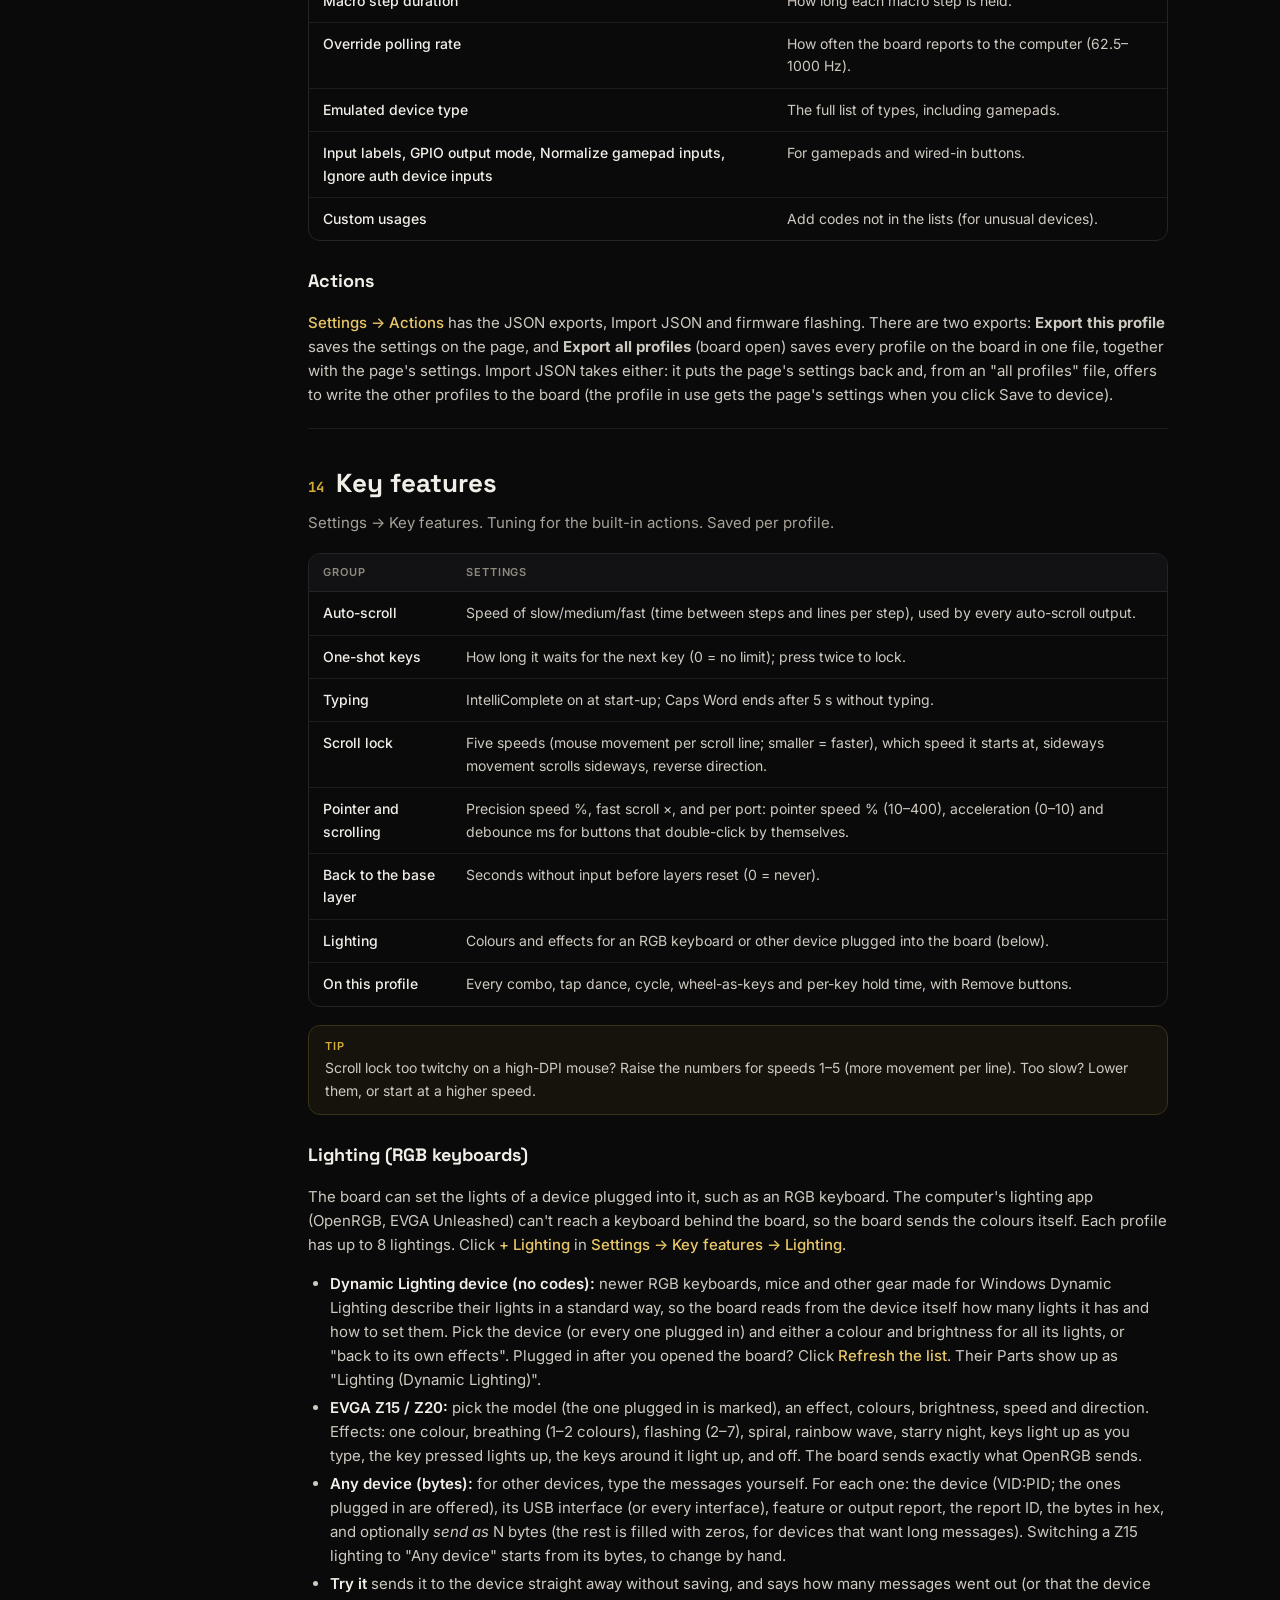
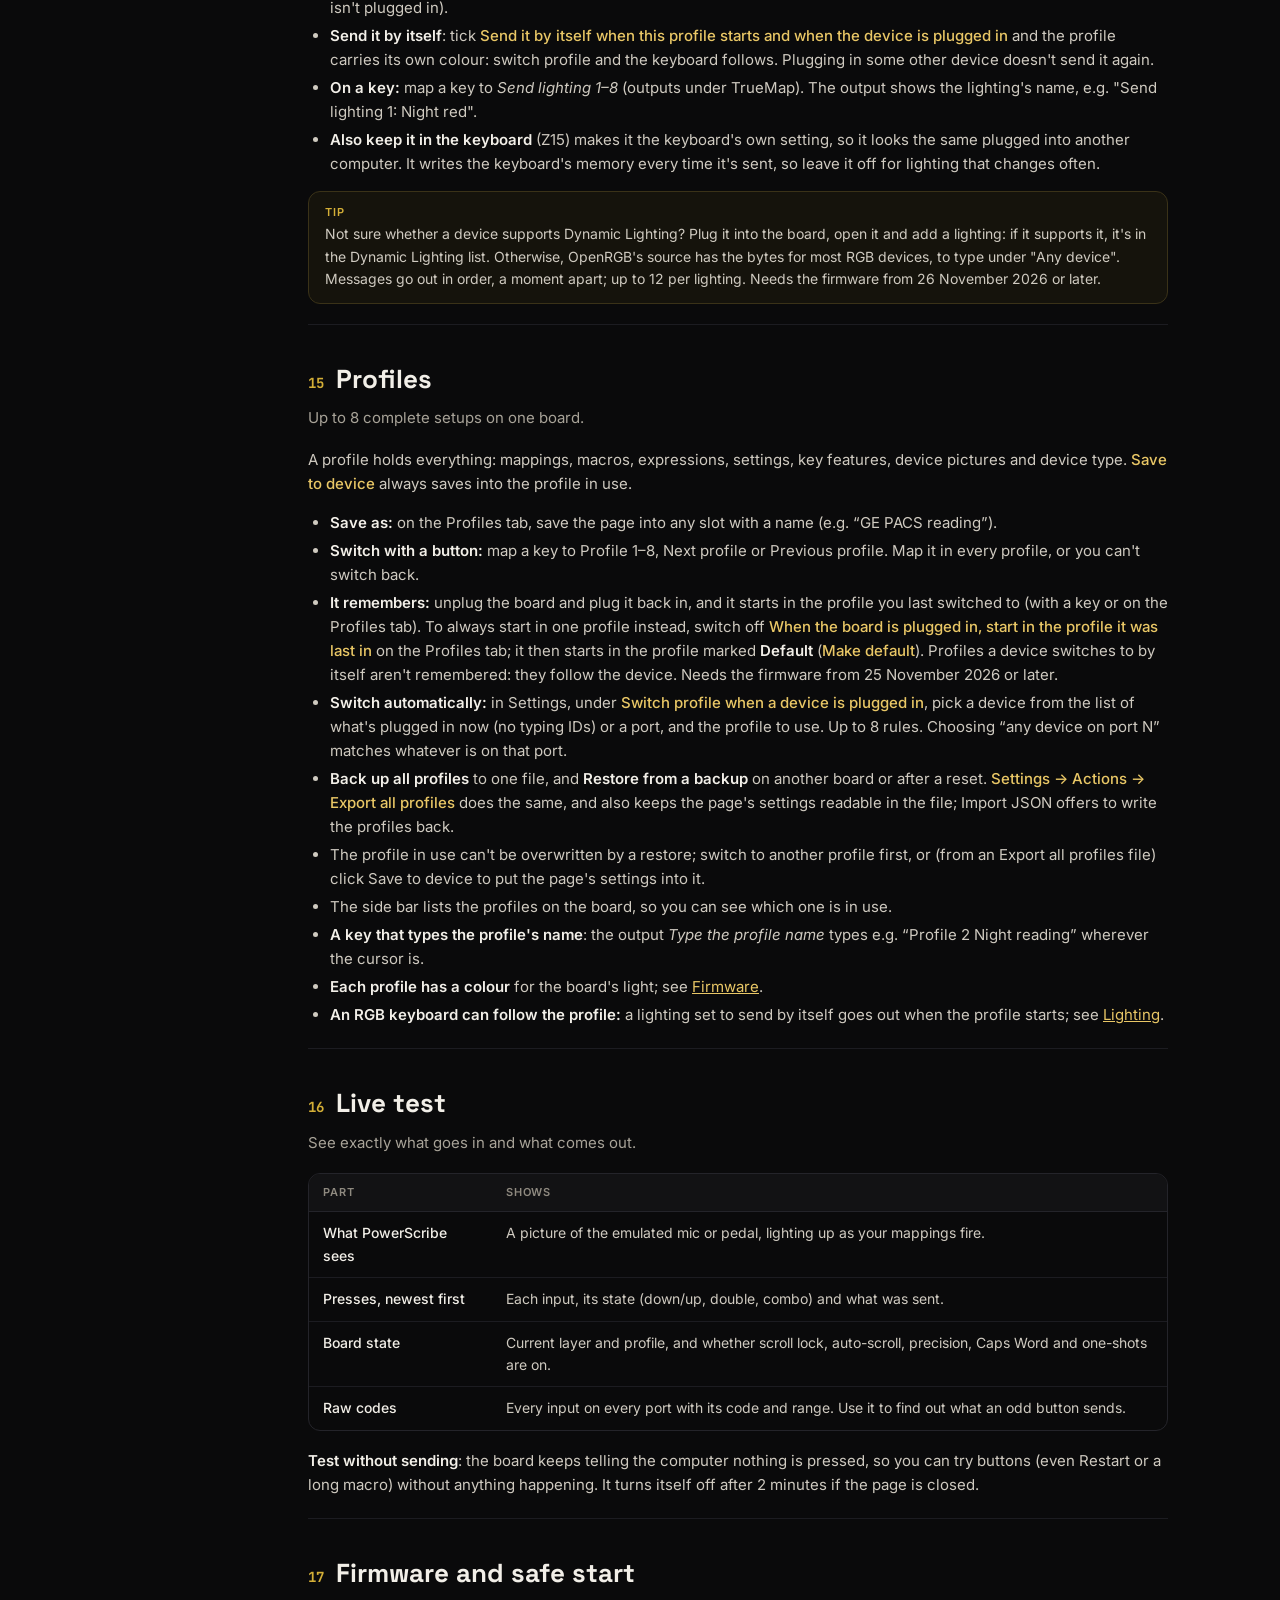
==== commit ebe3981d: "Update Co-Authored-By: Claude Opus 5.5 <noreply@anthropic.com> Claude-Session: https://claude.ai/cod" ====
--- a/docs.html
+++ b/docs.html
@@ -468,7 +468,6 @@
   </ul>
   <h3>Memory</h3>
   <p>Under the parts list, <span class="path">Memory</span> shows how much of the board's memory is in use right now, the most it has needed since it started, and how much has never been touched. It updates every few seconds while Settings is open. The red line marks where the board starts restarting on Save and profile switches instead of applying them in place (20 KB left). If it says <i>Getting full</i> or <i>Nearly full</i>, switch off parts you don't use and restart the board.</p>
-  <p><span class="path">Input slots</span> below it counts the buttons, keys and axes your mappings read: each takes one of 800 slots. A typical setup uses well under 200. If it ever runs out, it says how many inputs were left out; remove mappings, layers or expressions you don't use.</p>
   <p>Keyboards that report every key at once (NKRO, most gaming keyboards) are stored compactly, as one entry for the whole key block, so they use a fraction of the memory they used to.</p>
   <h3>All settings</h3>
   <div class="tbl"><table>
@@ -677,7 +676,6 @@
     <tr><td>Automatic profile rules</td><td>8 per board</td></tr>
     <tr><td>Part switches (Parts of each device)</td><td>16 per board</td></tr>
     <tr><td>Board name</td><td>24 characters</td></tr>
-    <tr><td>Inputs the mappings can read</td><td>800 (buttons, keys and axes; shown under Settings → Input slots)</td></tr>
     <tr><td>Memory (Feather / MeisterConverter)</td><td>about 125 / 123 KB; Save restarts the board when under 20 KB is left</td></tr>
     <tr><td>Profile name</td><td>20 characters</td></tr>
     <tr><td>Lightings</td><td>8 per profile; up to 12 messages each, 63 bytes typed per message, sent as up to 1023</td></tr>
